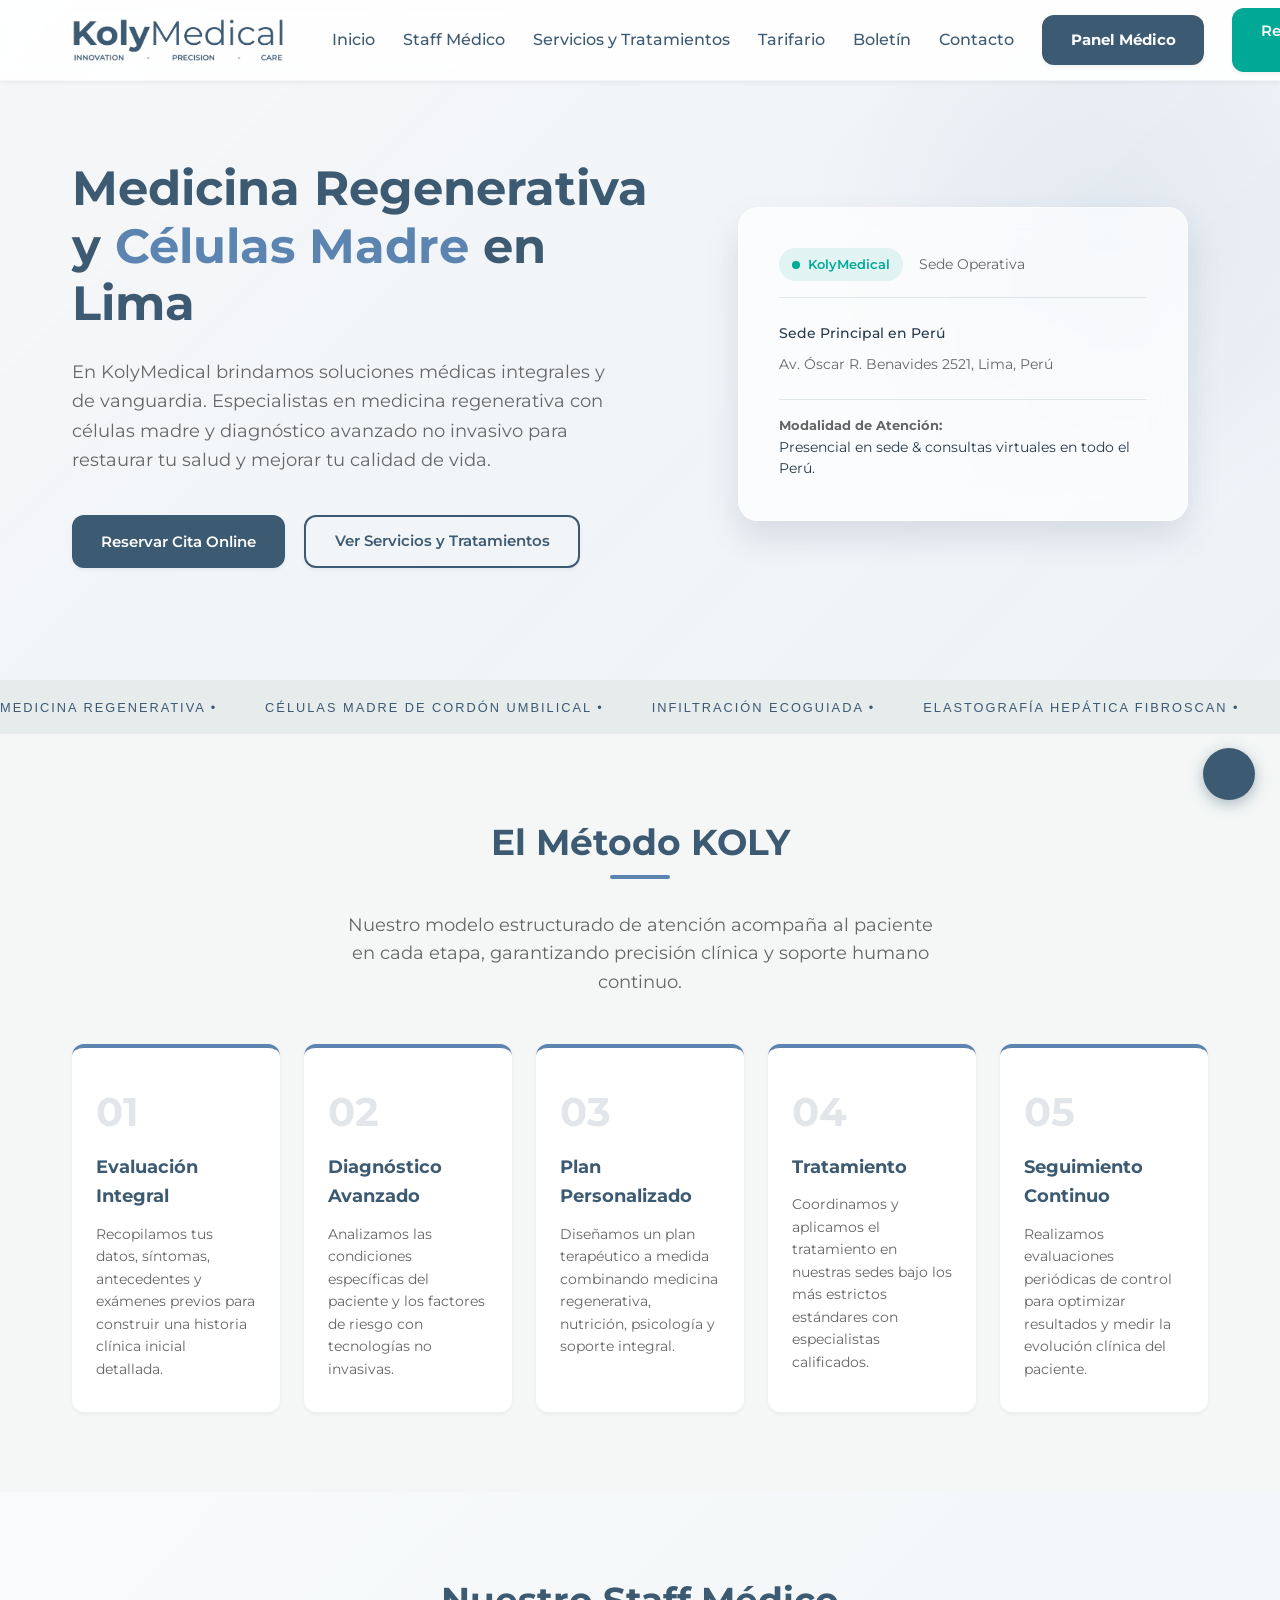
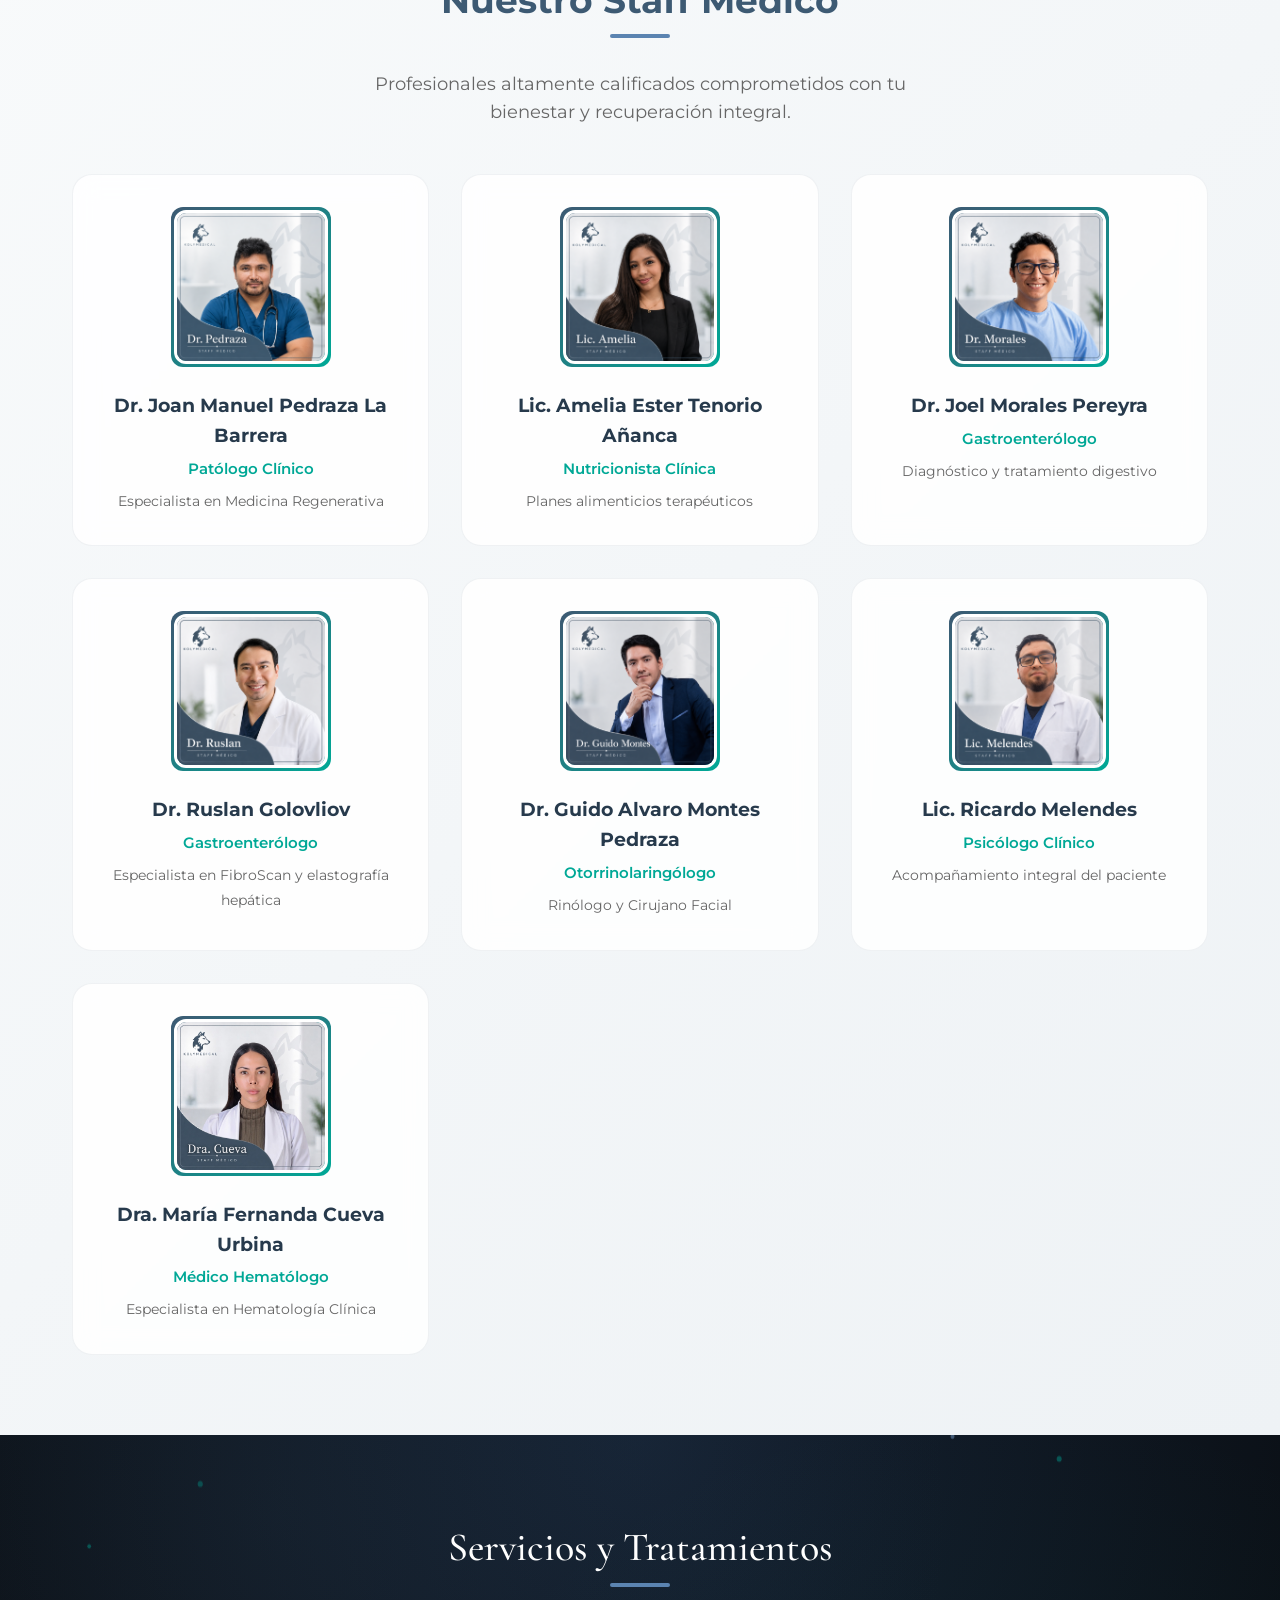
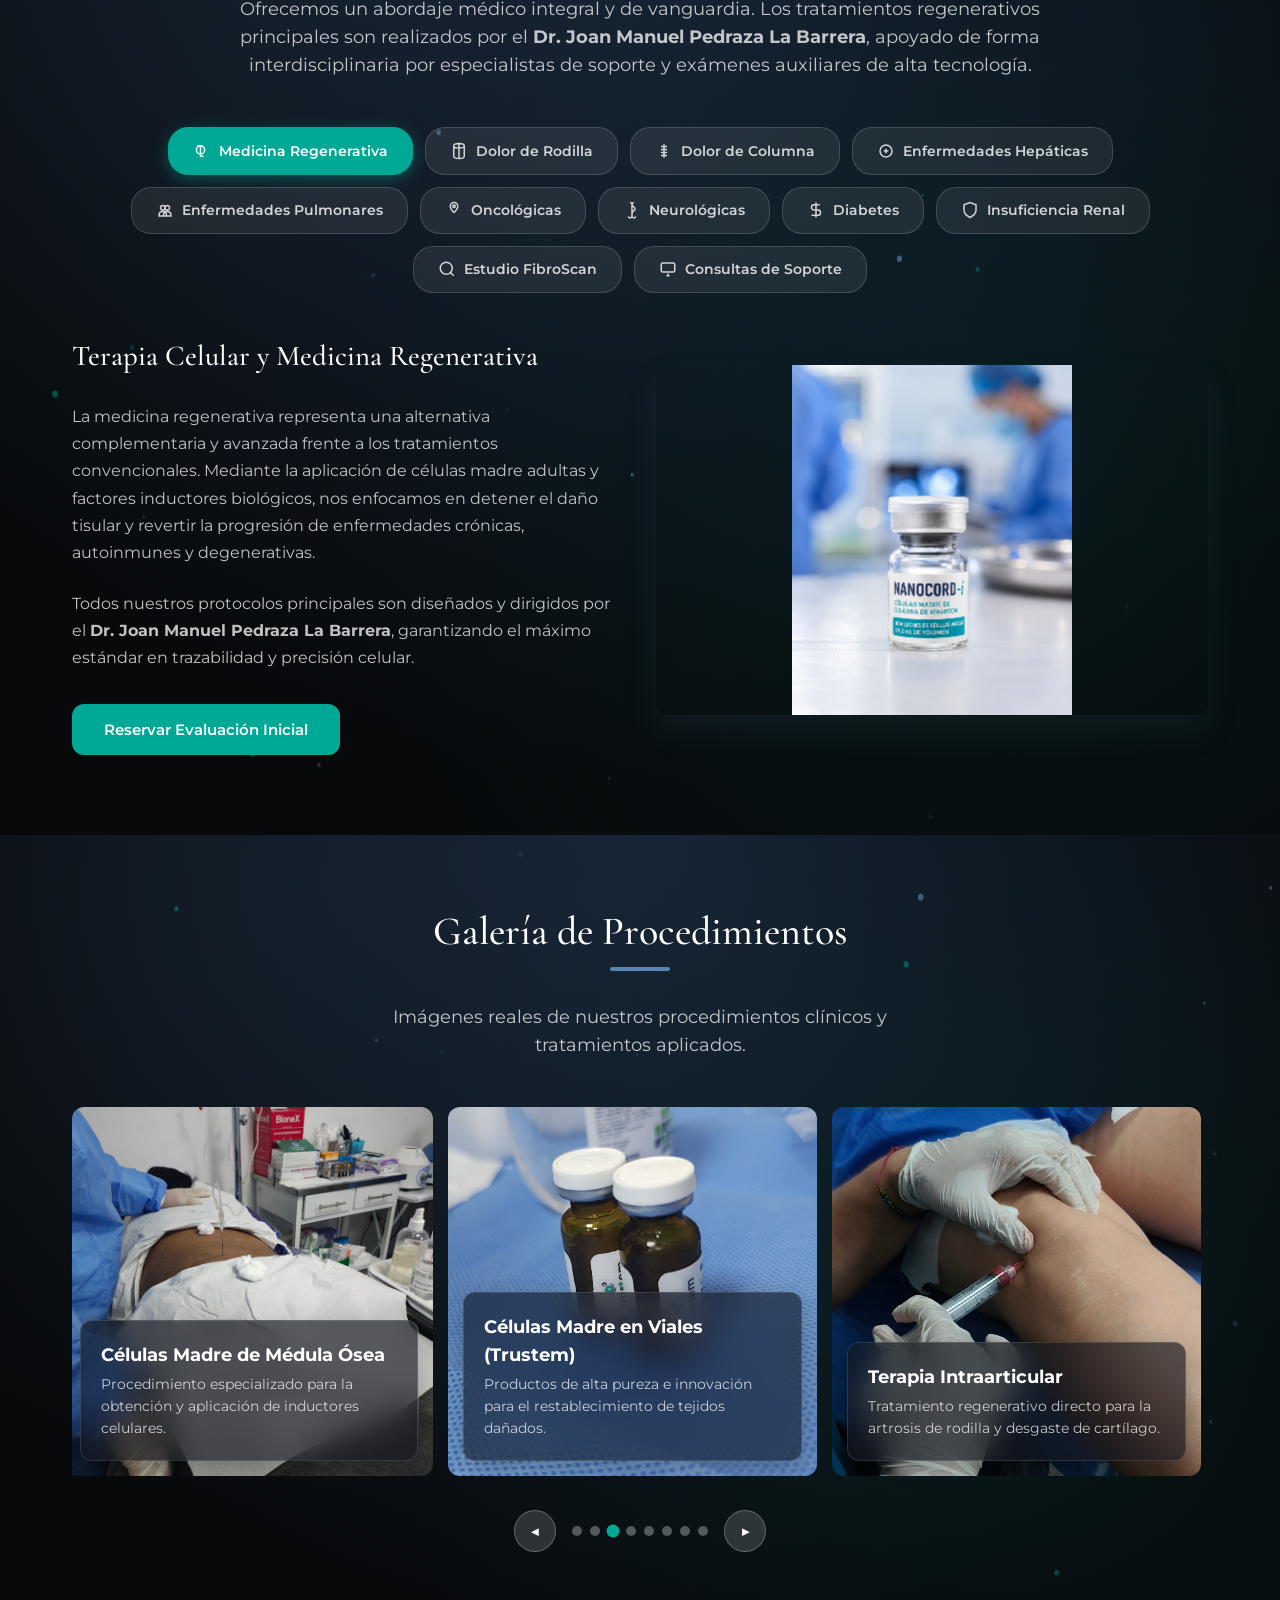
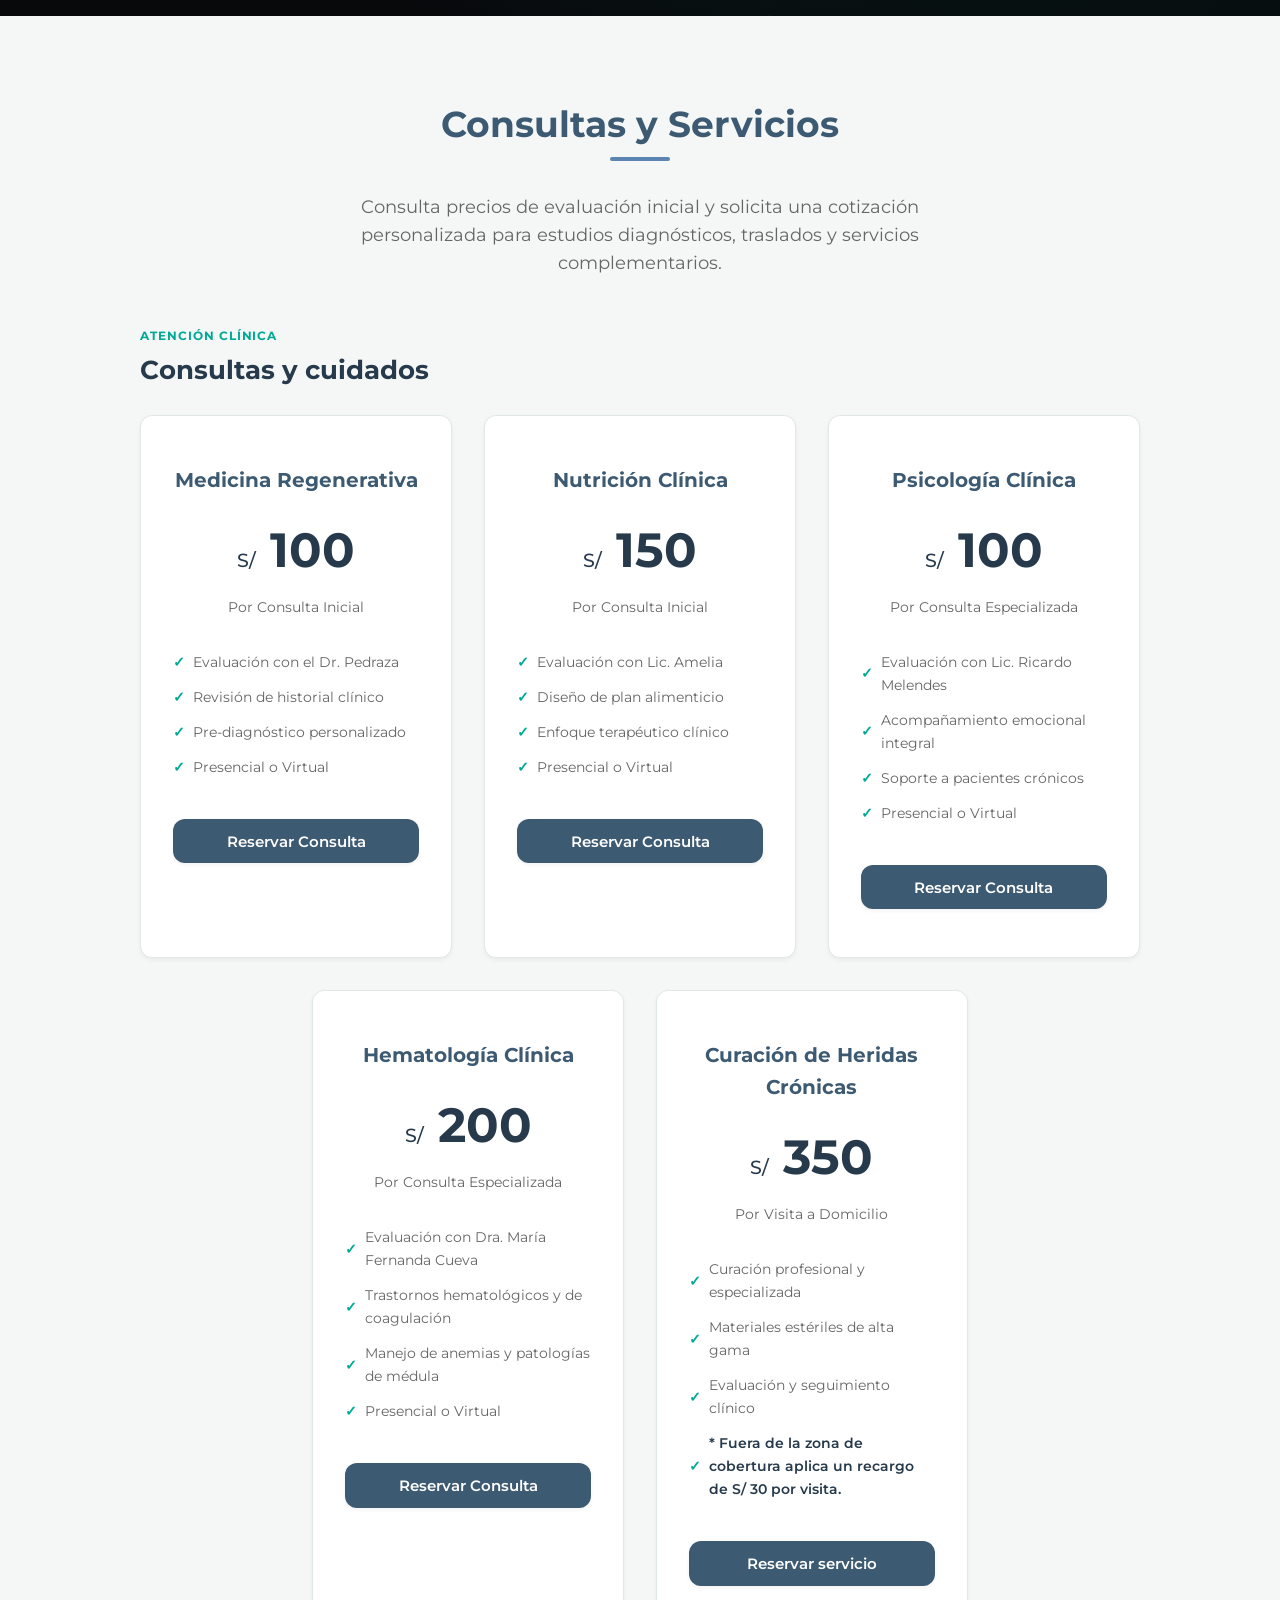
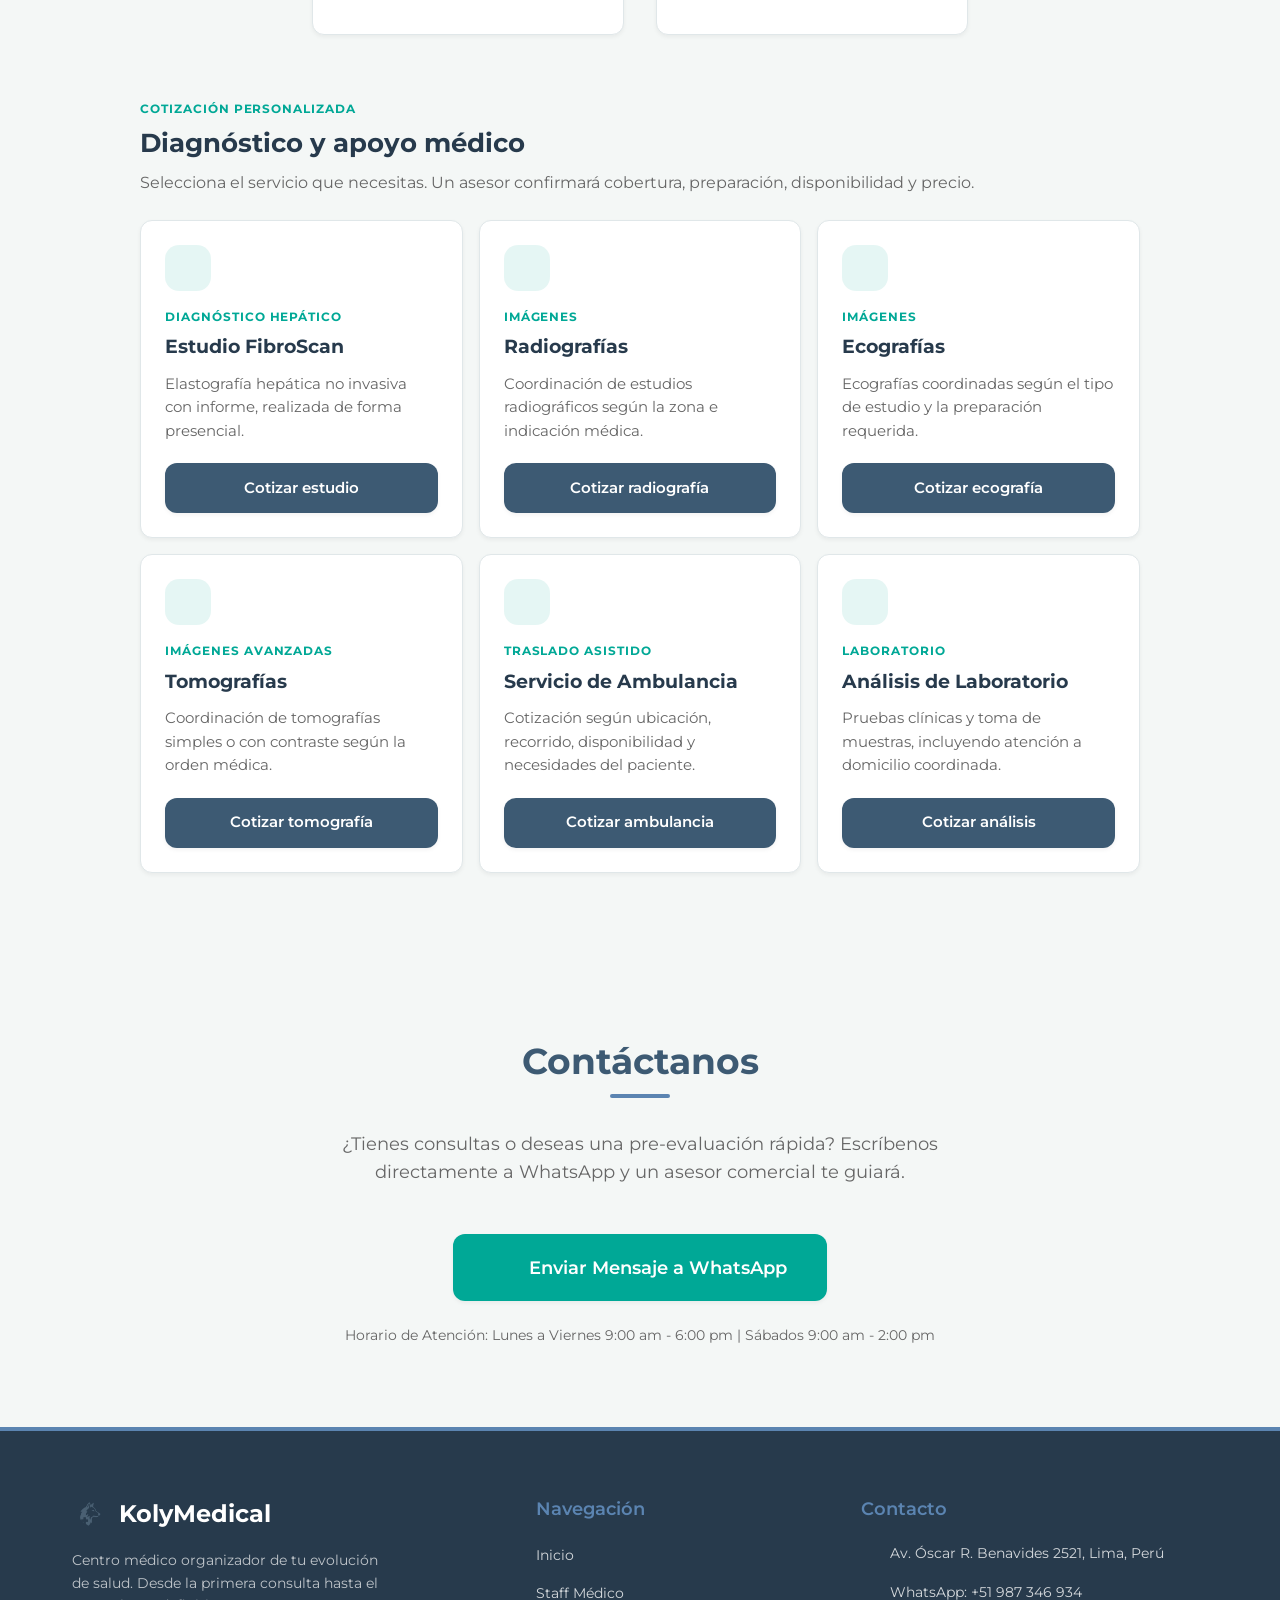
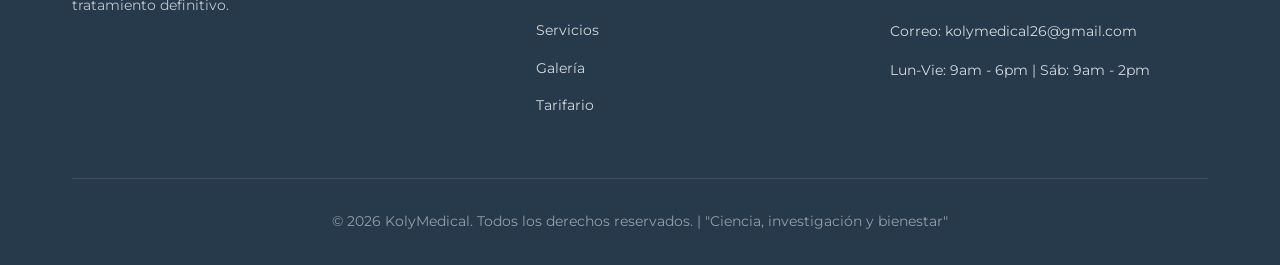
==== kolymedical-web/index.html @ 82968773 "Add audited prescription corrections" ====
<!DOCTYPE html>
<html lang="es">

<head>
  <meta charset="UTF-8">
  <meta name="viewport" content="width=device-width, initial-scale=1.0">
  <title>KolyMedical — Medicina Regenerativa, Células Madre y FibroScan en Lima</title>
  <meta name="description"
    content="Centro médico multidisciplinar de Medicina Regenerativa, consultas especializadas, FibroScan, ambulancia, radiografías, ecografías, tomografías y atención médica a domicilio en Lima, Perú.">
  <meta name="keywords"
    content="medicina regenerativa lima, celulas madre peru, dr joan pedraza lima, KolyMedical Peru, ambulancia lima, radiografias lima, ecografias lima, tomografias lima, fibroscan peru, curacion pie diabetico domicilio">
  <!-- Google Analytics GA4 (gtag.js) -->
  <script async src="https://www.googletagmanager.com/gtag/js?id=G-ZYKLQW97R1"></script>
  <script>
    window.dataLayer = window.dataLayer || [];
    function gtag(){dataLayer.push(arguments);}
    gtag('js', new Date());
    gtag('config', 'G-ZYKLQW97R1');
  </script>
  <meta name="google-site-verification" content="wGWs5L8xQ5y6Dh73YsiJRgJQyRNEKZNuGaMCzQFM17Y" />
  <meta name="facebook-domain-verification" content="13al4t9iy73mrc00we9giowxldsman" />
  <meta property="og:title" content="KolyMedical Perú — Medicina Regenerativa y Células Madre en Lima">
  <meta property="og:description"
    content="Centro médico líder en medicina regenerativa, terapia celular con células madre, FibroScan y atención a domicilio en Lima, Perú.">
  <meta property="og:type" content="website">
  <meta property="og:url" content="https://kolymedical.lat/">
  <meta property="og:image" content="https://kolymedical.lat/LOGO.png">
  <meta property="og:locale" content="es_PE">
  <meta name="geo.region" content="PE-LIM">
  <meta name="geo.placename" content="Lima">
  <meta name="robots" content="index, follow">
  <link rel="canonical" href="https://kolymedical.lat/">
  <link rel="icon" type="image/png" href="Logosinfondo.png">
  <link rel="stylesheet" href="styles.css?v=20260829q3">
  <script src="https://unpkg.com/lucide@1.34.0/dist/umd/lucide.js"
    integrity="sha384-frWQkjuw7X/yo4G2C2YnAAbkHHi7uBnMwf577mOjXDG0me9gl8Yrdyu1BhvS7WX5" crossorigin="anonymous"></script>

  <!-- Datos Estructurados JSON-LD para Google SEO (Schema.org) -->
  <script type="application/ld+json">
  {
    "@context": "https://schema.org",
    "@type": "MedicalClinic",
    "name": "KolyMedical",
    "image": "https://kolymedical.lat/LOGO.png",
    "@id": "https://kolymedical.lat/#clinic",
    "url": "https://kolymedical.lat/",
    "telephone": "+51987346934",
    "email": "kolymedical26@gmail.com",
    "address": {
      "@type": "PostalAddress",
      "streetAddress": "Av. Óscar R. Benavides 2521",
      "addressLocality": "Lima",
      "addressRegion": "Lima",
      "postalCode": "15082",
      "addressCountry": "PE"
    },
    "geo": {
      "@type": "GeoCoordinates",
      "latitude": -12.0543,
      "longitude": -77.0421
    },
    "openingHoursSpecification": [
      {
        "@type": "OpeningHoursSpecification",
        "dayOfWeek": [
          "Monday",
          "Tuesday",
          "Wednesday",
          "Thursday",
          "Friday"
        ],
        "opens": "09:00",
        "closes": "18:00"
      },
      {
        "@type": "OpeningHoursSpecification",
        "dayOfWeek": "Saturday",
        "opens": "09:00",
        "closes": "14:00"
      }
    ],
    "medicalSpecialty": [
      "Regenerative Medicine",
      "Gastroenterology",
      "Hematology",
      "Nutrition",
      "Psychology",
      "Otolaryngology"
    ],
    "availableService": [
      {
        "@type": "MedicalProcedure",
        "name": "Medicina Regenerativa y Terapia Celular",
        "description": "Tratamiento avanzado con células madre y ortobiológicos para artrosis, cirrosis hepática, nefropatías, enfermedades pulmonares y autoinmunes."
      },
      {
        "@type": "MedicalProcedure",
        "name": "Estudio FibroScan",
        "description": "Elastografía hepática no invasiva e indolora para diagnóstico de hígado graso y fibrosis."
      },
      {
        "@type": "MedicalTest",
        "name": "Radiografías",
        "description": "Estudios radiográficos coordinados según la indicación médica del paciente."
      },
      {
        "@type": "MedicalTest",
        "name": "Ecografías",
        "description": "Estudios ecográficos coordinados según el tipo de evaluación requerida."
      },
      {
        "@type": "MedicalTest",
        "name": "Tomografías",
        "description": "Estudios tomográficos coordinados de acuerdo con la indicación médica."
      },
      {
        "@type": "Service",
        "name": "Servicio de Ambulancia",
        "description": "Coordinación de traslado asistido sujeto a disponibilidad, ubicación y condición del paciente."
      },
      {
        "@type": "MedicalProcedure",
        "name": "Curación de Heridas Crónicas a Domicilio",
        "description": "Cuidados avanzados a domicilio para úlceras de pie diabético, escaras y úlceras varicosas."
      },
      {
        "@type": "MedicalProcedure",
        "name": "Consulta de Nutrición Clínica",
        "description": "Planes alimenticios terapéuticos adaptados a pacientes metabólicos y crónicos."
      },
      {
        "@type": "MedicalProcedure",
        "name": "Hematología Clínica",
        "description": "Evaluación y tratamiento integral de trastornos de la sangre, médula ósea y coagulación."
      },
      {
        "@type": "MedicalProcedure",
        "name": "Psicología Clínica",
        "description": "Acompañamiento emocional y mental para pacientes con enfermedades crónicas y degenerativas."
      }
    ],
    "employee": [
      {
        "@type": "Physician",
        "name": "Dr. Joan Manuel Pedraza La Barrera",
        "jobTitle": "Médico Patólogo Clínico — Especialista en Medicina Regenerativa",
        "medicalSpecialty": "Regenerative Medicine"
      },
      {
        "@type": "Physician",
        "name": "Dr. Ruslan Golovliov",
        "medicalSpecialty": "Gastroenterology"
      }
    ]
  }
  </script>
  <style>
    @import url('https://fonts.googleapis.com/css2?family=Cormorant+Garamond:ital,wght@0,300;0,400;0,600;0,700;1,400&display=swap');

    /* CONFIGURACIÓN HÍBRIDA DE SECCIONES OSCURAS */
    .protocols-section, .gallery-carousel-section {
      background-color: #07090b !important;
      background-image: radial-gradient(circle at 50% 0%, #152233 0%, #07090b 80%) !important;
      color: #ffffff !important;
      position: relative;
      overflow: hidden;
    }

    .protocols-section::before, .gallery-carousel-section::before {
      content: '';
      position: absolute;
      top: -20%;
      left: -20%;
      width: 140%;
      height: 140%;
      background: radial-gradient(circle at 30% 20%, rgba(61, 90, 115, 0.12) 0%, transparent 40%),
                  radial-gradient(circle at 70% 60%, rgba(0, 168, 150, 0.08) 0%, transparent 45%);
      z-index: 1;
      pointer-events: none;
      animation: auroraShift 45s ease infinite alternate;
    }

    @keyframes auroraShift {
      0% { transform: rotate(0deg) scale(1); }
      50% { transform: rotate(3deg) scale(1.05); }
      100% { transform: rotate(-3deg) scale(0.98); }
    }

    /* CONTENEDORES INTERNOS DE LAS SECCIONES OSCURAS */
    .protocols-section .container, .gallery-carousel-section .container {
      position: relative;
      z-index: 2;
    }

    .protocols-section .section-title, .gallery-carousel-section .section-title {
      font-family: 'Cormorant Garamond', serif !important;
      color: #ffffff !important;
      font-weight: 500 !important;
      font-size: 2.5rem !important;
    }

    .protocols-section .section-subtitle, .gallery-carousel-section .section-subtitle {
      color: rgba(255, 255, 255, 0.75) !important;
    }

    .protocols-section p, .gallery-carousel-section p,
    .protocols-section li, .gallery-carousel-section li {
      color: rgba(255, 255, 255, 0.75) !important;
    }

    .protocols-section h3 {
      font-family: 'Cormorant Garamond', serif !important;
      color: #ffffff !important;
      font-weight: 500 !important;
    }

    /* TARJETAS GLASSMORPHISM EN SECCIONES OSCURAS */
    .protocols-section .tab-btn, .protocols-section .treatment-card, .protocols-section .support-card {
      background: rgba(255, 255, 255, 0.02) !important;
      border: 1px solid rgba(255, 255, 255, 0.08) !important;
      box-shadow: 0 12px 40px rgba(0, 0, 0, 0.5), inset 0 1px 0 rgba(255, 255, 255, 0.02) !important;
      backdrop-filter: blur(12px) !important;
      -webkit-backdrop-filter: blur(12px) !important;
      color: #ffffff !important;
    }

    .protocols-section .tab-btn.active {
      background: rgba(0, 168, 150, 0.12) !important;
      color: #00a896 !important;
      border-color: rgba(0, 168, 150, 0.3) !important;
    }

    /* MARQUEE INFINITO (DIVIDER DE TRANSICIÓN) */
    .marquee-container {
      background: rgba(61, 90, 115, 0.08) !important;
      border-top: 1px solid rgba(255, 255, 255, 0.05) !important;
      border-bottom: 1px solid rgba(255, 255, 255, 0.05) !important;
      overflow: hidden;
      white-space: nowrap;
      padding: 0.8rem 0;
      position: relative;
      z-index: 10;
      margin-top: 0;
      margin-bottom: 0;
    }

    .marquee-track {
      display: inline-flex;
      animation: marquee 25s linear infinite;
    }

    .marquee-content {
      display: inline-flex;
      gap: 3rem;
      padding-right: 3rem;
    }

    .marquee-content span {
      font-family: 'Inter', sans-serif;
      font-size: 0.8rem;
      text-transform: uppercase;
      letter-spacing: 2px;
      font-weight: 500;
      color: #3d5a73 !important; /* Steel blue */
    }

    @keyframes marquee {
      0% { transform: translateX(0); }
      100% { transform: translateX(-50%); }
    }

    /* CENTRADO DE PRECIOS CON FLEXBOX (PSICOLOGÍA EN EL MEDIO) */
    .pricing-grid {
      display: flex !important;
      flex-wrap: wrap !important;
      justify-content: center !important;
      gap: 2rem !important;
      max-width: 1000px !important;
      margin: 0 auto !important;
    }

    .price-card {
      width: calc(33.333% - 1.34rem) !important;
      min-width: 280px !important;
    }

    @media (max-width: 992px) {
      .price-card {
        width: calc(50% - 1rem) !important;
      }
    }

    @media (max-width: 600px) {
      .price-card {
        width: 100% !important;
      }
    }
  </style>
</head>

<body id="public-web">

  <!-- 1. HEADER / NAVEGACIÓN -->
  <header class="header">
    <div class="container">
      <a href="#" class="logo-container" style="display: flex; align-items: center; padding: 0.2rem 0;">
        <img src="Koly_MEDICAL_banner_cropped.png" alt="KolyMedical" style="height: 45px; object-fit: contain; width: auto;">
      </a>

      <nav class="nav-links">
        <a href="#inicio" class="nav-link">Inicio</a>
        <a href="#staff" class="nav-link">Staff Médico</a>
        <a href="#servicios" class="nav-link">Servicios y Tratamientos</a>
        <a href="#tarifario" class="nav-link">Tarifario</a>
        <a href="boletin.html" class="nav-link">Boletín</a>
        <a href="#contacto" class="nav-link">Contacto</a>
        <a href="admin.html" class="btn btn-panel">Panel Médico</a>
        <button class="btn btn-accent open-booking-modal">Reservar Cita</button>
      </nav>

      <button class="menu-toggle" id="mobile-menu-toggle"><i data-lucide="menu" style="width: 24px; height: 24px;"></i></button>
    </div>
  </header>

  <!-- 2. HERO SECTION -->
  <section class="hero" id="inicio">
    <div class="container hero-grid">
      <div class="hero-content">
        <h1 class="animate-fade">Medicina Regenerativa y <span>Células Madre</span> en Lima</h1>
        <p>En KolyMedical brindamos soluciones médicas integrales y de vanguardia. Especialistas en medicina
          regenerativa con células madre y diagnóstico avanzado no invasivo para restaurar tu salud y mejorar tu calidad
          de vida.</p>
        <div class="hero-buttons">
          <button class="btn btn-primary open-booking-modal">Reservar Cita Online</button>
          <a href="#servicios" class="btn btn-secondary"
            style="text-decoration: none; display: inline-flex; align-items: center; justify-content: center;">Ver
            Servicios y Tratamientos</a>
        </div>
      </div>
      <div class="hero-visual">
        <div class="hero-card">
          <div class="hero-card-header">
            <div class="pulse-badge">
              <span class="pulse-dot"></span>
              KolyMedical
            </div>
            <span style="font-size: 0.85rem; color: var(--color-text-muted);">Sede Operativa</span>
          </div>
          <p style="font-size: 0.9rem; font-weight: 500; color: var(--color-primary-dark); margin-bottom: 0.5rem;">Sede
            Principal en Perú</p>
          <p style="font-size: 0.85rem; color: var(--color-text-muted); margin-bottom: 1.5rem;">Av. Óscar R. Benavides 2521,
            Lima, Perú</p>
          <div style="border-top: 1px solid var(--color-border); padding-top: 1rem;">
            <p style="font-size: 0.8rem; color: var(--color-text-muted);"><strong>Modalidad de Atención:</strong></p>
            <p style="font-size: 0.85rem; color: var(--color-primary-dark);">Presencial en sede & consultas virtuales en
              todo el Perú.</p>
          </div>
        </div>
      </div>
    </div>
  </section>

  <!-- INFINITE SCROLLING MARQUEE -->
  <div class="marquee-container">
    <div class="marquee-track">
      <div class="marquee-content">
        <span>Medicina Regenerativa •</span>
        <span>Células Madre de Cordón Umbilical •</span>
        <span>Infiltración Ecoguiada •</span>
        <span>Elastografía Hepática FibroScan •</span>
        <span>Ambulancia e Imágenes Diagnósticas •</span>
        <span>Seguimiento Clínico Continuo •</span>
        <span>Bienestar y Longevidad •</span>
      </div>
      <div class="marquee-content" aria-hidden="true">
        <span>Medicina Regenerativa •</span>
        <span>Células Madre de Cordón Umbilical •</span>
        <span>Infiltración Ecoguiada •</span>
        <span>Elastografía Hepática FibroScan •</span>
        <span>Ambulancia e Imágenes Diagnósticas •</span>
        <span>Seguimiento Clínico Continuo •</span>
        <span>Bienestar y Longevidad •</span>
      </div>
    </div>
  </div>

  <!-- 3. MÉTODO KOLY -->
  <section class="section koly-method" id="metodo">
    <div class="container">
      <div class="text-center">
        <h2 class="section-title">El Método KOLY</h2>
        <p class="section-subtitle">Nuestro modelo estructurado de atención acompaña al paciente en cada etapa,
          garantizando precisión clínica y soporte humano continuo.</p>
      </div>

      <div class="method-timeline">
        <div class="method-card">
          <span class="method-step">01</span>
          <h3>Evaluación Integral</h3>
          <p>Recopilamos tus datos, síntomas, antecedentes y exámenes previos para construir una historia clínica
            inicial detallada.</p>
        </div>
        <div class="method-card">
          <span class="method-step">02</span>
          <h3>Diagnóstico Avanzado</h3>
          <p>Analizamos las condiciones específicas del paciente y los factores de riesgo con tecnologías no invasivas.
          </p>
        </div>
        <div class="method-card">
          <span class="method-step">03</span>
          <h3>Plan Personalizado</h3>
          <p>Diseñamos un plan terapéutico a medida combinando medicina regenerativa, nutrición, psicología y soporte
            integral.</p>
        </div>
        <div class="method-card">
          <span class="method-step">04</span>
          <h3>Tratamiento</h3>
          <p>Coordinamos y aplicamos el tratamiento en nuestras sedes bajo los más estrictos estándares con
            especialistas calificados.</p>
        </div>
        <div class="method-card">
          <span class="method-step">05</span>
          <h3>Seguimiento Continuo</h3>
          <p>Realizamos evaluaciones periódicas de control para optimizar resultados y medir la evolución clínica del
            paciente.</p>
        </div>
      </div>
    </div>
  </section>

  <!-- 3.5 NUESTRO STAFF MÉDICO -->
  <section class="section staff-section" id="staff">
    <div class="container">
      <div class="text-center">
        <h2 class="section-title">Nuestro Staff Médico</h2>
        <p class="section-subtitle">Profesionales altamente calificados comprometidos con tu bienestar y recuperación
          integral.</p>
      </div>

      <div class="staff-grid">
        <div class="staff-card">
          <div class="staff-photo-wrapper">
            <img src="img/staff_pedraza.jpg" alt="Dr. Joan Manuel Pedraza La Barrera" class="staff-photo">
          </div>
          <h3>Dr. Joan Manuel Pedraza La Barrera</h3>
          <span class="staff-title">Patólogo Clínico</span>
          <span class="staff-specialty">Especialista en Medicina Regenerativa</span>
        </div>

        <div class="staff-card">
          <div class="staff-photo-wrapper">
            <img src="img/staff_amelia.jpg" alt="Lic. Amelia Ester Tenorio Añanca" class="staff-photo">
          </div>
          <h3>Lic. Amelia Ester Tenorio Añanca</h3>
          <span class="staff-title">Nutricionista Clínica</span>
          <span class="staff-specialty">Planes alimenticios terapéuticos</span>
        </div>

        <div class="staff-card">
          <div class="staff-photo-wrapper">
            <img src="img/morales.jpg" alt="Dr. Joel Morales Pereyra" class="staff-photo">
          </div>
          <h3>Dr. Joel Morales Pereyra</h3>
          <span class="staff-title">Gastroenterólogo</span>
          <span class="staff-specialty">Diagnóstico y tratamiento digestivo</span>
        </div>

        <div class="staff-card">
          <div class="staff-photo-wrapper">
            <img src="img/ruslan.jpg" alt="Dr. Ruslan Golovliov" class="staff-photo">
          </div>
          <h3>Dr. Ruslan Golovliov</h3>
          <span class="staff-title">Gastroenterólogo</span>
          <span class="staff-specialty">Especialista en FibroScan y elastografía hepática</span>
        </div>

        <div class="staff-card">
          <div class="staff-photo-wrapper">
            <img src="img/montes.jpg" alt="Dr. Guido Alvaro Montes Pedraza" class="staff-photo">
          </div>
          <h3>Dr. Guido Alvaro Montes Pedraza</h3>
          <span class="staff-title">Otorrinolaringólogo</span>
          <span class="staff-specialty">Rinólogo y Cirujano Facial</span>
        </div>

        <div class="staff-card">
          <div class="staff-photo-wrapper">
            <img src="img/staff_melendes.jpg" alt="Lic. Ricardo Melendes" class="staff-photo">
          </div>
          <h3>Lic. Ricardo Melendes</h3>
          <span class="staff-title">Psicólogo Clínico</span>
          <span class="staff-specialty">Acompañamiento integral del paciente</span>
        </div>

        <div class="staff-card">
          <div class="staff-photo-wrapper">
            <img src="img/staff_cueva.jpg" alt="Dra. María Fernanda Cueva Urbina" class="staff-photo">
          </div>
          <h3>Dra. María Fernanda Cueva Urbina</h3>
          <span class="staff-title">Médico Hematólogo</span>
          <span class="staff-specialty">Especialista en Hematología Clínica</span>
        </div>
      </div>
    </div>
  </section>

  <!-- 4. SERVICIOS Y TRATAMIENTOS UNIFICADOS -->
  <section class="section protocols-section" id="servicios">
    <div class="container">
      <div class="text-center">
        <h2 class="section-title" style="color: #ffffff;">Servicios y Tratamientos</h2>
        <p class="section-subtitle" style="color: rgba(255,255,255,0.75); max-width: 800px; margin: 0 auto 3rem auto;">
          Ofrecemos un abordaje médico integral y de vanguardia. Los tratamientos regenerativos principales son
          realizados por el <strong>Dr. Joan Manuel Pedraza La Barrera</strong>, apoyado de forma interdisciplinaria por
          especialistas de soporte y exámenes auxiliares de alta tecnología.
        </p>
      </div>

      <!-- Sistema de Pestañas (Tabs) Horizontales con Scroll en Móvil -->
      <div class="protocol-tabs">
        <button class="protocol-tab active" data-tab="general">
          <svg class="tab-icon" viewBox="0 0 24 24" fill="none" stroke="currentColor" stroke-width="2">
            <path
              d="M4.5 10.5C4.5 7.46243 6.96243 5 10 5C13.0376 5 15.5 7.46243 15.5 10.5M10 5V19M4.5 10.5C4.5 13.5376 6.96243 16 10 16C13.0376 16 15.5 13.5376 15.5 10.5M10 16V19M10 19H14M10 5H6" />
          </svg>
          Medicina Regenerativa
        </button>
        <button class="protocol-tab" data-tab="rodilla">
          <svg class="tab-icon" viewBox="0 0 24 24" fill="none" stroke="currentColor" stroke-width="2">
            <path
              d="M12 2v20M5 5v14c0 1.66 3.13 3 7 3s7-1.34 7-3V5M5 5c0 1.66 3.13 3 7 3s7-1.34 7-3M5 5c0-1.66 3.13-3 7-3s7 1.34 7 3" />
          </svg>
          Dolor de Rodilla
        </button>
        <button class="protocol-tab" data-tab="columna">
          <svg class="tab-icon" viewBox="0 0 24 24" fill="none" stroke="currentColor" stroke-width="2">
            <path d="M12 3v18M8 6h8M8 10h8M8 14h8M8 18h8" />
          </svg>
          Dolor de Columna
        </button>
        <button class="protocol-tab" data-tab="hepaticas">
          <svg class="tab-icon" viewBox="0 0 24 24" fill="none" stroke="currentColor" stroke-width="2">
            <path d="M12 4c-4.418 0-8 3.582-8 8s3.582 8 8 8 8-3.582 8-8-3.582-8-8-8zm-3 8h6M12 9v6" />
          </svg>
          Enfermedades Hepáticas
        </button>
        <button class="protocol-tab" data-tab="pulmonares">
          <svg class="tab-icon" viewBox="0 0 24 24" fill="none" stroke="currentColor" stroke-width="2">
            <path
              d="M9 12a3 3 0 1 0 0-6 3 3 0 0 0 0 6zm6 0a3 3 0 1 0 0-6 3 3 0 0 0 0 6zm-6 2c-3 0-5 2-5 5v1h10v-1c0-3-2-5-5-5zm6 0c-3 0-5 2-5 5v1h10v-1c0-3-2-5-5-5z" />
          </svg>
          Enfermedades Pulmonares
        </button>
        <button class="protocol-tab" data-tab="oncologicas">
          <svg class="tab-icon" viewBox="0 0 24 24" fill="none" stroke="currentColor" stroke-width="2">
            <path
              d="M12 2c-2.76 0-5 2.24-5 5 0 3.18 3.2 6.64 4.54 8.04.26.27.66.27.92 0C13.8 13.64 17 10.18 17 7c0-2.76-2.24-5-5-5zm0 6.75a1.75 1.75 0 1 1 0-3.5 1.75 1.75 0 0 1 0 3.5z" />
          </svg>
          Oncológicas
        </button>
        <button class="protocol-tab" data-tab="neurologicas">
          <svg class="tab-icon" viewBox="0 0 24 24" fill="none" stroke="currentColor" stroke-width="2">
            <path
              d="M9.5 2A2.5 2.5 0 0 1 12 4.5v15a2.5 2.5 0 0 1-4.9 1M14.5 2A2.5 2.5 0 0 0 12 4.5v15a2.5 2.5 0 0 0 4.9 1M12 4.5c0 3 4 3 4 6s-4 3-4 6" />
          </svg>
          Neurológicas
        </button>
        <button class="protocol-tab" data-tab="diabetes">
          <svg class="tab-icon" viewBox="0 0 24 24" fill="none" stroke="currentColor" stroke-width="2">
            <path d="M12 2v20M17 5H9.5a3.5 3.5 0 0 0 0 7h5a3.5 3.5 0 0 1 0 7H6" />
          </svg>
          Diabetes
        </button>
        <button class="protocol-tab" data-tab="renal">
          <svg class="tab-icon" viewBox="0 0 24 24" fill="none" stroke="currentColor" stroke-width="2">
            <path d="M12 22s8-4 8-10V5l-8-3-8 3v7c0 6 8 10 8 10z" />
          </svg>
          Insuficiencia Renal
        </button>
        <button class="protocol-tab" data-tab="fibroscan">
          <svg class="tab-icon" viewBox="0 0 24 24" fill="none" stroke="currentColor" stroke-width="2">
            <circle cx="11" cy="11" r="8" />
            <line x1="21" y1="21" x2="16.65" y2="16.65" />
          </svg>
          Estudio FibroScan
        </button>
        <button class="protocol-tab" data-tab="soporte">
          <svg class="tab-icon" viewBox="0 0 24 24" fill="none" stroke="currentColor" stroke-width="2">
            <rect x="3" y="4" width="18" height="12" rx="2" />
            <path d="M12 18v3M10 21h4" />
          </svg>
          Consultas de Soporte
        </button>
      </div>

      <!-- Contenidos de las Pestañas -->

      <!-- 1. Medicina Regenerativa General -->
      <div class="protocol-content active" id="tab-general">
        <div class="protocol-tab-grid">
          <div>
            <h3 style="font-size: 1.8rem; color: #fff; margin-bottom: 1.5rem; font-weight: 700;">Terapia Celular y
              Medicina Regenerativa</h3>
            <p style="color: rgba(255,255,255,0.85); line-height: 1.7; margin-bottom: 1.5rem;">
              La medicina regenerativa representa una alternativa complementaria y avanzada frente a los tratamientos
              convencionales. Mediante la aplicación de células madre adultas y factores inductores biológicos, nos
              enfocamos en detener el daño tisular y revertir la progresión de enfermedades crónicas, autoinmunes y
              degenerativas.
            </p>
            <p style="color: rgba(255,255,255,0.85); line-height: 1.7; margin-bottom: 2rem;">
              Todos nuestros protocolos principales son diseñados y dirigidos por el <strong>Dr. Joan Manuel Pedraza La
                Barrera</strong>, garantizando el máximo estándar en trazabilidad y precisión celular.
            </p>
            <button class="btn btn-accent open-booking-modal" style="padding: 1rem 2rem;">Reservar Evaluación
              Inicial</button>
          </div>
          <div>
            <img src="img/tratamiento_celulas_madre.jpg" alt="Terapia Regenerativa"
              style="width: 100%; border-radius: var(--border-radius-md); box-shadow: var(--shadow-lg); object-fit: contain; max-height: 350px;">
          </div>
        </div>
      </div>

      <!-- 2. Dolor de Rodilla -->
      <div class="protocol-content" id="tab-rodilla">
        <div class="protocol-grid">
          <div class="protocol-card">
            <h4>Patologías Tratadas</h4>
            <ul class="protocol-list">
              <li>Artrosis de rodilla (desgaste de cartílago)</li>
              <li>Condromalacia rotuliana o patelar</li>
              <li>Rotura y lesiones de meniscos</li>
              <li>Esguinces articulares y ligamentosos</li>
              <li>Tendinosis patelar o cuadricipital</li>
              <li>Entesitis y Quiste de Baker</li>
            </ul>
          </div>
          <div class="protocol-card">
            <h4>Terapias Regenerativas</h4>
            <ul class="protocol-list terapias">
              <li>Células Madre adultas</li>
              <li>Plasma Rico en Plaquetas (PRP) autólogo</li>
              <li>Factores de crecimiento ortobiológicos</li>
              <li>Ozonoterapia articular dirigida</li>
              <li>Ácido Hialurónico intraarticular</li>
              <li>Bloqueos y proloterapia localizada</li>
            </ul>
          </div>
          <div class="protocol-card benefits-card">
            <h4>Beneficios Clínicos</h4>
            <div class="benefits-grid">
              <div class="benefit-item">
                <strong>Alivio del Dolor</strong>
                <p>Disminuye el dolor crónico permitiendo recuperar la movilidad diaria.</p>
              </div>
              <div class="benefit-item">
                <strong>Reparación Articular</strong>
                <p>Estimula la regeneración natural del cartílago, tendones y ligamentos.</p>
              </div>
              <div class="benefit-item">
                <strong>Alternativa No Quirúrgica</strong>
                <p>Evita o posterga cirugías invasivas de reemplazo articular (prótesis).</p>
              </div>
            </div>
          </div>
        </div>
      </div>

      <!-- 3. Dolor de Columna -->
      <div class="protocol-content" id="tab-columna">
        <div class="protocol-grid">
          <div class="protocol-card">
            <h4>Patologías Tratadas</h4>
            <ul class="protocol-list">
              <li>Hernia Discal (cervical, dorsal, lumbar)</li>
              <li>Síndrome Facetario y Espondiloartrosis</li>
              <li>Sacroileitis e inflamación sacroilíaca</li>
              <li>Síndrome Piramidal (pseudociática)</li>
              <li>Cervicalgias, Dorsalgias y Lumbalgias crónicas</li>
              <li>Espondilolistesis y Estenosis Foraminal</li>
              <li>Hipertrofia de ligamento amarillo y síndrome miofascial</li>
            </ul>
          </div>
          <div class="protocol-card">
            <h4>Terapias Regenerativas</h4>
            <ul class="protocol-list terapias">
              <li>Células Madre y inductores celulares</li>
              <li>Factores de crecimiento plaquetarios (PRP)</li>
              <li>Ozonoterapia discal e intramuscular</li>
              <li>Neurolisis periférica y terapia PIT (Terapia Infiltrativa Perineural)</li>
              <li>Proloterapia regenerativa lumbar</li>
            </ul>
          </div>
          <div class="protocol-card benefits-card">
            <h4>Beneficios Clínicos</h4>
            <div class="benefits-grid">
              <div class="benefit-item">
                <strong>Efecto Antiinflamatorio</strong>
                <p>Modula la cascada inflamatoria rodeando los nervios comprometidos.</p>
              </div>
              <div class="benefit-item">
                <strong>Estabilización Espinal</strong>
                <p>Fortalece el soporte ligamentoso y muscular de los segmentos espinales.</p>
              </div>
              <div class="benefit-item">
                <strong>Liberación Nerviosa</strong>
                <p>Reduce la compresión y el adormecimiento irradiado a miembros inferiores.</p>
              </div>
            </div>
          </div>
        </div>
      </div>

      <!-- 4. Enfermedades Hepáticas -->
      <div class="protocol-content" id="tab-hepaticas">
        <div class="protocol-grid">
          <div class="protocol-card">
            <h4>Patologías Tratadas</h4>
            <ul class="protocol-list">
              <li>Hígado Graso (esteatosis hepática severa)</li>
              <li>Cirrosis Hepática (estadios Child A, B y C)</li>
              <li>Hepatitis Autoinmune</li>
              <li>Cirrosis Biliar Primaria</li>
              <li>Enfermedad de Wilson</li>
            </ul>
          </div>
          <div class="protocol-card">
            <h4>Terapias Intraparenquimales y Sistémicas</h4>
            <ul class="protocol-list terapias">
              <li>Células Madre Mesenquimales (MSC)</li>
              <li>BMAC / Ficoll-Paque de Médula Ósea</li>
              <li>FVE de Tejido Adiposo autólogo</li>
              <li>Gelatina de Wharton de Cordón Umbilical</li>
              <li>Infiltración directa intraparenquimal guiada</li>
            </ul>
            <p class="protocol-note">* Seguimiento clínico especializado por Gastroenterología</p>
          </div>
          <div class="protocol-card benefits-card">
            <h4>Beneficios Clínicos Basados en Evidencia</h4>
            <div class="benefits-grid">
              <div class="benefit-item">
                <strong>Regeneración Tisular</strong>
                <p>Las MSC promueven la regeneración de hepatocitos y mejoran la arquitectura hepática.</p>
              </div>
              <div class="benefit-item">
                <strong>Reducción de Fibrosis</strong>
                <p>Disminuye la activación de células estrelladas, limitando el depósito de colágeno fibrótico.</p>
              </div>
              <div class="benefit-item">
                <strong>Soporte Sintético</strong>
                <p>Mejora parámetros bioquímicos cruciales: transaminasas, bilirrubina y síntesis de albúmina.</p>
              </div>
            </div>
          </div>
        </div>
      </div>

      <!-- 5. Enfermedades Pulmonares -->
      <div class="protocol-content" id="tab-pulmonares">
        <div class="protocol-grid">
          <div class="protocol-card">
            <h4>Patologías Tratadas</h4>
            <ul class="protocol-list">
              <li>Fibrosis Pulmonar avanzada</li>
              <li>EPOC (Enfermedad Pulmonar Obstructiva Crónica)</li>
              <li>Secuelas respiratorias graves de COVID-19</li>
              <li>Secuelas de Tuberculosis (TBC)</li>
              <li>Hiperreactividad bronquial severa</li>
            </ul>
          </div>
          <div class="protocol-card">
            <h4>Terapias Regenerativas Inhaladas y Sistémicas</h4>
            <ul class="protocol-list terapias">
              <li>Nebulización biológica de inductores celulares</li>
              <li>Factores liberadores endovenosos</li>
              <li>Terapia con células madre adultas sistémica</li>
              <li>Soporte de inmunomodulación</li>
            </ul>
          </div>
          <div class="protocol-card benefits-card">
            <h4>Beneficios Clínicos</h4>
            <div class="benefits-grid">
              <div class="benefit-item">
                <strong>Mejora de la Capacidad Vital</strong>
                <p>Optimiza la oxigenación general y reduce la disnea (falta de aire) de esfuerzo.</p>
              </div>
              <div class="benefit-item">
                <strong>Efecto Antifibrótico</strong>
                <p>Ayuda a frenar la progresión del endurecimiento de las paredes alveolares pulmonares.</p>
              </div>
              <div class="benefit-item">
                <strong>Desinflamación Bronquial</strong>
                <p>Reduce la hiperreactividad y la inflamación obstructiva del árbol respiratorio.</p>
              </div>
            </div>
          </div>
        </div>
      </div>

      <!-- 6. Oncológicas -->
      <div class="protocol-content" id="tab-oncologicas">
        <div class="protocol-tab-grid">
          <div>
            <h3 style="font-size: 1.6rem; color: #fff; margin-bottom: 1.5rem; font-weight: 700;">Inmunoterapia Celular
              de Autovacunas</h3>
            <p style="color: rgba(255,255,255,0.85); line-height: 1.7; margin-bottom: 1.5rem;">
              Ofrecemos un tratamiento celular personalizado mediante la preparación y aplicación de <strong>autovacunas
                oncológicas</strong>. Este protocolo complementa los tratamientos convencionales y tiene como fin
              reactivar el propio sistema inmunitario del paciente para reconocer y combatir células tumorales
              específicas.
            </p>
            <p style="color: rgba(255,255,255,0.85); line-height: 1.7; margin-bottom: 1.5rem;">
              <strong>Patologías de Apoyo:</strong> Cáncer de mama, cáncer de hígado, tumores sólidos y soporte
              inmunológico avanzado post-quimioterapia.
            </p>
            <button class="btn btn-accent open-booking-modal">Solicitar Pre-Evaluación</button>
          </div>
          <div>
            <img src="img/autovacunas_oncologia.jpg" alt="Autovacunas Oncológicas"
              style="width: 100%; border-radius: var(--border-radius-md); box-shadow: var(--shadow-lg); object-fit: contain; max-height: 300px;">
          </div>
        </div>
      </div>

      <!-- 7. Neurológicas -->
      <div class="protocol-content" id="tab-neurologicas">
        <div class="protocol-tab-grid">
          <div>
            <h3 style="font-size: 1.6rem; color: #fff; margin-bottom: 1.5rem; font-weight: 700;">Soporte Neurológico
              Regenerativo</h3>
            <p style="color: rgba(255,255,255,0.85); line-height: 1.7; margin-bottom: 1.5rem;">
              Protocolos enfocados en la neuroprotección y en mitigar la tasa de neurodegeneración celular. Mediante
              factores liberadores y secretoma de células madre adultas, se busca brindar un soporte biológico al tejido
              nervioso central y periférico.
            </p>
            <p style="color: rgba(255,255,255,0.85); line-height: 1.7; margin-bottom: 1.5rem;">
              <strong>Patologías Abordadas:</strong>
            </p>
            <ul style="color: rgba(255,255,255,0.85); margin-left: 1.5rem; margin-bottom: 1.5rem; line-height: 1.6;">
              <li>Esclerosis Lateral Amiotrófica (ELA)</li>
              <li>Enfermedad de Parkinson (soporte de síntomas y rigidez)</li>
              <li>Secuelas de accidentes cerebrovasculares</li>
            </ul>
          </div>
          <div>
            <img src="img/neurologicas.jpg" alt="Enfermedades Neurológicas"
              style="width: 100%; border-radius: var(--border-radius-md); box-shadow: var(--shadow-lg); object-fit: contain; max-height: 300px;">
          </div>
        </div>
      </div>

      <!-- 7.5. Diabetes -->
      <div class="protocol-content" id="tab-diabetes">
        <div class="protocol-tab-grid">
          <div>
            <h3 style="font-size: 1.6rem; color: #fff; margin-bottom: 1.5rem; font-weight: 700;">Soporte Metabólico en Diabetes Mellitus</h3>
            <p style="color: rgba(255,255,255,0.85); line-height: 1.7; margin-bottom: 1.5rem;">
              Protocolos de medicina regenerativa y soporte celular enfocados en coadyuvar a la restauración pancreática, mejorar la sensibilidad a la insulina y mitigar las complicaciones crónicas de la diabetes mellitus tipo 2 y tipo 1.
            </p>
            <p style="color: rgba(255,255,255,0.85); line-height: 1.7; margin-bottom: 1.5rem;">
              <strong>Áreas de Soporte Clínico:</strong>
            </p>
            <ul style="color: rgba(255,255,255,0.85); margin-left: 1.5rem; margin-bottom: 1.5rem; line-height: 1.6;">
              <li>Disminución de la resistencia periférica a la insulina.</li>
              <li>Protección y soporte vascular periférico (prevención de pie diabético).</li>
              <li>Manejo coadyuvante de neuropatía diabética dolorosa.</li>
            </ul>
            <button class="btn btn-accent open-booking-modal">Solicitar Evaluación</button>
          </div>
          <div>
            <img src="img/diabetes_tratamiento.jpg" alt="Tratamiento de Diabetes"
              style="width: 100%; border-radius: var(--border-radius-md); box-shadow: var(--shadow-lg); object-fit: contain; max-height: 300px;">
          </div>
        </div>
      </div>

      <!-- 7.6. Insuficiencia Renal -->
      <div class="protocol-content" id="tab-renal">
        <div class="protocol-tab-grid">
          <div>
            <h3 style="font-size: 1.6rem; color: #fff; margin-bottom: 1.5rem; font-weight: 700;">Terapia Celular y Soporte en Insuficiencia Renal</h3>
            <p style="color: rgba(255,255,255,0.85); line-height: 1.7; margin-bottom: 1.5rem;">
              Enfoques dirigidos a ralentizar el deterioro de la función renal, modular los procesos inflamatorios glomerulares e intersticiales, y propiciar un ambiente biológico favorable para la preservación de nefronas residuales.
            </p>
            <p style="color: rgba(255,255,255,0.85); line-height: 1.7; margin-bottom: 1.5rem;">
              <strong>Objetivos del Protocolo:</strong>
            </p>
            <ul style="color: rgba(255,255,255,0.85); margin-left: 1.5rem; margin-bottom: 1.5rem; line-height: 1.6;">
              <li>Reducir el estrés oxidativo y la fibrosis renal progresiva.</li>
              <li>Preservar la tasa de filtrado glomerular residual de manera complementaria.</li>
              <li>Mejorar el estado general, la anemia y el bienestar del paciente.</li>
            </ul>
            <button class="btn btn-accent open-booking-modal">Solicitar Evaluación</button>
          </div>
          <div>
            <img src="img/insuficiencia_renal_tratamiento.jpg" alt="Tratamiento de Insuficiencia Renal"
              style="width: 100%; border-radius: var(--border-radius-md); box-shadow: var(--shadow-lg); object-fit: contain; max-height: 300px;">
          </div>
        </div>
      </div>

      <!-- 8. Estudio FibroScan -->
      <div class="protocol-content" id="tab-fibroscan">
        <div class="protocol-tab-grid fibroscan-grid">
          <div>
            <h3 style="font-size: 1.6rem; color: #fff; margin-bottom: 1.25rem; font-weight: 700;">Estudio Diagnóstico
              Auxiliar FibroScan</h3>
            <p style="color: rgba(255,255,255,0.85); line-height: 1.7; margin-bottom: 1.25rem;">
              El **FibroScan** (elastografía hepática) representa un examen auxiliar diagnóstico crucial y no invasivo.
              Permite medir y estadificar de forma inmediata la rigidez del hígado, hígado graso (esteatosis) y cirrosis
              hepática sin necesidad de biopsias dolorosas ni agujas.
            </p>
            <p style="color: rgba(255,255,255,0.85); line-height: 1.7; margin-bottom: 1.5rem;">
              Es una herramienta esencial indicada por el médico especialista para el diagnóstico precoz y monitoreo
              continuo de cirrosis hepática o fibrosis del tejido pulmonar.
            </p>
            <p style="color: var(--color-accent-light); font-weight: 600; margin-bottom: 1.5rem;">* Realizado de forma
              presencial por el especialista Dr. Ruslan Golovliov.</p>
            <button class="btn btn-accent open-booking-modal">Reservar Examen FibroScan</button>
          </div>
          <div>
            <img src="img/fibroscan_estudio.jpg" alt="Examen Fibroscan"
              style="width: 100%; border-radius: var(--border-radius-md); box-shadow: var(--shadow-lg); object-fit: contain; max-height: 280px; margin-bottom: 1rem;">
          </div>
        </div>
      </div>

      <!-- 9. Especialidades de Soporte -->
      <div class="protocol-content" id="tab-soporte">
        <h3 style="font-size: 1.6rem; color: #fff; margin-bottom: 2rem; font-weight: 700; text-align: center;">Consultas
          de Soporte y Acompañamiento Clínico</h3>
        <p
          style="color: rgba(255,255,255,0.85); text-align: center; max-width: 700px; margin: 0 auto 2.5rem auto; font-size: 0.95rem; line-height: 1.6;">
          Especialidades transversales encargadas de realizar las consultas de control, seguimiento y coadyuvancia en la
          nutrición, digestión y bienestar psicológico de nuestros pacientes en tratamiento regenerativo.
        </p>

        <div class="support-specialties-grid">
          <!-- Nutrición -->
          <div class="support-specialty-card">
            <div class="support-card-image-wrapper">
              <img src="img/nutricion_antienvejecimiento.jpg" alt="Nutrición Clínica">
            </div>
            <h5>Nutrición Clínica</h5>
            <p>Planes alimenticios terapéuticos adaptados a pacientes metabólicos y crónicos.</p>
            <span class="support-doc-badge">Control: Lic. Amelia</span>
          </div>

          <!-- Gastro -->
          <div class="support-specialty-card">
            <div class="support-card-image-wrapper">
              <img src="img/gastroenterologia.jpg" alt="Gastroenterología">
            </div>
            <h5>Gastroenterología</h5>
            <p>Diagnóstico, control y tratamiento de patologías digestivas y gastritis crónica.</p>
            <span class="support-doc-badge">Control: Dr. Joel Morales</span>
          </div>

          <!-- ORL -->
          <div class="support-specialty-card">
            <div class="support-card-image-wrapper">
              <img src="img/otorrino_consulta.jpg" alt="Otorrinolaringología">
            </div>
            <h5>Otorrinolaringología</h5>
            <p>Evaluación y tratamiento de afecciones del oído, nariz y garganta.</p>
            <span class="support-doc-badge">Control: Dr. Guido Montes</span>
          </div>

          <!-- Psicología -->
          <div class="support-specialty-card">
            <div class="support-card-image-wrapper">
              <img src="img/psicología.jpg" alt="Psicología Clínica">
            </div>
            <h5>Psicología Clínica</h5>
            <p>Acompañamiento emocional y mental indispensable para afrontar enfermedades crónicas y degenerativas.</p>
            <span class="support-doc-badge">Control: Lic. Ricardo Melendes</span>
          </div>

          <!-- Hematología -->
          <div class="support-specialty-card">
            <div class="support-card-image-wrapper">
              <img src="img/staff_cueva.jpg" alt="Hematología Clínica">
            </div>
            <h5>Hematología Clínica</h5>
            <p>Evaluación y tratamiento integral de trastornos de la sangre, médula ósea y coagulación.</p>
            <span class="support-doc-badge">Control: Dra. María Fernanda Cueva</span>
          </div>
        </div>
      </div>

    </div>
  </section>

  <!-- 4.5 GALERÍA DE PROCEDIMIENTOS (CARRUSEL) -->
  <section class="gallery-carousel-section" id="galeria">
    <div class="container">
      <div class="text-center">
        <h2 class="section-title">Galería de Procedimientos</h2>
        <p class="section-subtitle">Imágenes reales de nuestros procedimientos clínicos y tratamientos aplicados.</p>
      </div>

      <div class="carousel-wrapper">
        <div class="carousel-track" id="gallery-carousel-track">
          <div class="carousel-slide">
            <img src="img/img1.jpg" alt="Infiltración ecoguiada articular">
            <div class="carousel-caption">
              <h4>Infiltración Ecoguiada</h4>
              <p>Infiltración articular precisa en hombro y cuello con apoyo ecográfico en tiempo real.</p>
            </div>
          </div>
          <div class="carousel-slide">
            <img src="img/img2.jpg" alt="Células madre de médula ósea">
            <div class="carousel-caption">
              <h4>Células Madre de Médula Ósea</h4>
              <p>Procedimiento especializado para la obtención y aplicación de inductores celulares.</p>
            </div>
          </div>
          <div class="carousel-slide">
            <img src="img/img3.jpg" alt="Células madre en viales">
            <div class="carousel-caption">
              <h4>Células Madre en Viales (Trustem)</h4>
              <p>Productos de alta pureza e innovación para el restablecimiento de tejidos dañados.</p>
            </div>
          </div>
          <div class="carousel-slide">
            <img src="img/img4.jpg" alt="Infiltración directa de rodilla">
            <div class="carousel-caption">
              <h4>Terapia Intraarticular</h4>
              <p>Tratamiento regenerativo directo para la artrosis de rodilla y desgaste de cartílago.</p>
            </div>
          </div>
          <div class="carousel-slide">
            <img src="img/img5.jpg" alt="Extracción y preparación de plasma">
            <div class="carousel-caption">
              <h4>Obtención de Factores de Crecimiento</h4>
              <p>Procedimiento de extracción sanguínea inicial para el procesamiento de plasma rico en plaquetas.</p>
            </div>
          </div>
          <div class="carousel-slide">
            <img src="img/img6.jpg" alt="Procesamiento en cabina biológica">
            <div class="carousel-caption">
              <h4>Laboratorio Especializado</h4>
              <p>Preparación hermética y estéril de fórmulas terapéuticas biológicas.</p>
            </div>
          </div>
          <div class="carousel-slide">
            <img src="img/img7.jpg" alt="Células madre con solución de trazabilidad de fluorescencia">
            <div class="carousel-caption">
              <h4>Solución de Trazabilidad</h4>
              <p>Células madre con una solución de trazabilidad de fluorescencia para precisión clínica.</p>
            </div>
          </div>
          <div class="carousel-slide">
            <img src="img/img8.jpg" alt="Células madre de cordón umbilical">
            <div class="carousel-caption">
              <h4>Gelatina de Wharton</h4>
              <p>Células madre de cordón umbilical obtenidas de Gelatina de Wharton.</p>
            </div>
          </div>
        </div>
      </div>

      <div class="carousel-nav">
        <button class="carousel-btn" id="carousel-prev">◀</button>
        <div class="carousel-dots" id="carousel-dots"></div>
        <button class="carousel-btn" id="carousel-next">▶</button>
      </div>
    </div>
  </section>

  <!-- 5. CONSULTAS Y SERVICIOS -->
  <section class="section pricing-section" id="tarifario">
    <div class="container">
      <div class="text-center">
        <h2 class="section-title">Consultas y Servicios</h2>
        <p class="section-subtitle">Consulta precios de evaluación inicial y solicita una cotización personalizada
          para estudios diagnósticos, traslados y servicios complementarios.</p>
      </div>

      <div class="pricing-category-heading">
        <span class="pricing-category-kicker">Atención clínica</span>
        <h3>Consultas y cuidados</h3>
      </div>

      <div class="pricing-grid">
        <div class="price-card">
          <h3>Medicina Regenerativa</h3>
          <div class="price-amount"><span class="price-currency">S/</span> 100</div>
          <span class="price-period">Por Consulta Inicial</span>
          <ul class="price-features">
            <li>Evaluación con el Dr. Pedraza</li>
            <li>Revisión de historial clínico</li>
            <li>Pre-diagnóstico personalizado</li>
            <li>Presencial o Virtual</li>
          </ul>
          <button class="btn btn-primary open-booking-modal" style="width: 100%;">Reservar Consulta</button>
        </div>

        <div class="price-card">
          <h3>Nutrición Clínica</h3>
          <div class="price-amount"><span class="price-currency">S/</span> 150</div>
          <span class="price-period">Por Consulta Inicial</span>
          <ul class="price-features">
            <li>Evaluación con Lic. Amelia</li>
            <li>Diseño de plan alimenticio</li>
            <li>Enfoque terapéutico clínico</li>
            <li>Presencial o Virtual</li>
          </ul>
          <button class="btn btn-primary open-booking-modal" style="width: 100%;">Reservar Consulta</button>
        </div>

        <div class="price-card">
          <h3>Psicología Clínica</h3>
          <div class="price-amount"><span class="price-currency">S/</span> 100</div>
          <span class="price-period">Por Consulta Especializada</span>
          <ul class="price-features">
            <li>Evaluación con Lic. Ricardo Melendes</li>
            <li>Acompañamiento emocional integral</li>
            <li>Soporte a pacientes crónicos</li>
            <li>Presencial o Virtual</li>
          </ul>
          <button class="btn btn-primary open-booking-modal" style="width: 100%;">Reservar Consulta</button>
        </div>

        <div class="price-card">
          <h3>Hematología Clínica</h3>
          <div class="price-amount"><span class="price-currency">S/</span> 200</div>
          <span class="price-period">Por Consulta Especializada</span>
          <ul class="price-features">
            <li>Evaluación con Dra. María Fernanda Cueva</li>
            <li>Trastornos hematológicos y de coagulación</li>
            <li>Manejo de anemias y patologías de médula</li>
            <li>Presencial o Virtual</li>
          </ul>
          <button class="btn btn-primary open-booking-modal" style="width: 100%;">Reservar Consulta</button>
        </div>

        <div class="price-card">
          <h3>Curación de Heridas Crónicas</h3>
          <div class="price-amount"><span class="price-currency">S/</span> 350</div>
          <span class="price-period">Por Visita a Domicilio</span>
          <ul class="price-features">
            <li>Curación profesional y especializada</li>
            <li>Materiales estériles de alta gama</li>
            <li>Evaluación y seguimiento clínico</li>
            <li style="color:var(--color-primary-dark); font-weight:600;">* Fuera de la zona de cobertura aplica un recargo de S/ 30 por visita.</li>
          </ul>
          <button class="btn btn-primary open-booking-modal" style="width: 100%;">Reservar servicio</button>
        </div>
      </div>

      <div class="pricing-category-heading pricing-category-heading--services">
        <span class="pricing-category-kicker">Cotización personalizada</span>
        <h3>Diagnóstico y apoyo médico</h3>
        <p>Selecciona el servicio que necesitas. Un asesor confirmará cobertura, preparación, disponibilidad y precio.</p>
      </div>

      <div class="support-services-grid">
        <article class="support-service-card">
          <div class="support-service-icon"><i data-lucide="scan-line" aria-hidden="true"></i></div>
          <div class="support-service-copy">
            <span class="support-service-type">Diagnóstico hepático</span>
            <h4>Estudio FibroScan</h4>
            <p>Elastografía hepática no invasiva con informe, realizada de forma presencial.</p>
          </div>
          <a data-quote-service="FibroScan" href="https://wa.me/51987346934?text=Hola%20KolyMedical%2C%20deseo%20cotizar%20FibroScan." target="_blank" rel="noopener noreferrer" class="btn btn-primary service-contact-btn">Cotizar estudio</a>
        </article>

        <article class="support-service-card">
          <div class="support-service-icon"><i data-lucide="bone" aria-hidden="true"></i></div>
          <div class="support-service-copy">
            <span class="support-service-type">Imágenes</span>
            <h4>Radiografías</h4>
            <p>Coordinación de estudios radiográficos según la zona e indicación médica.</p>
          </div>
          <a data-quote-service="Radiografías" href="https://wa.me/51987346934?text=Hola%20KolyMedical%2C%20deseo%20cotizar%20Radiograf%C3%ADas." target="_blank" rel="noopener noreferrer" class="btn btn-primary service-contact-btn">Cotizar radiografía</a>
        </article>

        <article class="support-service-card">
          <div class="support-service-icon"><i data-lucide="activity" aria-hidden="true"></i></div>
          <div class="support-service-copy">
            <span class="support-service-type">Imágenes</span>
            <h4>Ecografías</h4>
            <p>Ecografías coordinadas según el tipo de estudio y la preparación requerida.</p>
          </div>
          <a data-quote-service="Ecografías" href="https://wa.me/51987346934?text=Hola%20KolyMedical%2C%20deseo%20cotizar%20Ecograf%C3%ADas." target="_blank" rel="noopener noreferrer" class="btn btn-primary service-contact-btn">Cotizar ecografía</a>
        </article>

        <article class="support-service-card">
          <div class="support-service-icon"><i data-lucide="circle-dot" aria-hidden="true"></i></div>
          <div class="support-service-copy">
            <span class="support-service-type">Imágenes avanzadas</span>
            <h4>Tomografías</h4>
            <p>Coordinación de tomografías simples o con contraste según la orden médica.</p>
          </div>
          <a data-quote-service="Tomografías" href="https://wa.me/51987346934?text=Hola%20KolyMedical%2C%20deseo%20cotizar%20Tomograf%C3%ADas." target="_blank" rel="noopener noreferrer" class="btn btn-primary service-contact-btn">Cotizar tomografía</a>
        </article>

        <article class="support-service-card">
          <div class="support-service-icon"><i data-lucide="ambulance" aria-hidden="true"></i></div>
          <div class="support-service-copy">
            <span class="support-service-type">Traslado asistido</span>
            <h4>Servicio de Ambulancia</h4>
            <p>Cotización según ubicación, recorrido, disponibilidad y necesidades del paciente.</p>
          </div>
          <a data-quote-service="Ambulancia" href="https://wa.me/51987346934?text=Hola%20KolyMedical%2C%20deseo%20cotizar%20Ambulancia." target="_blank" rel="noopener noreferrer" class="btn btn-primary service-contact-btn">Cotizar ambulancia</a>
        </article>

        <article class="support-service-card">
          <div class="support-service-icon"><i data-lucide="flask-conical" aria-hidden="true"></i></div>
          <div class="support-service-copy">
            <span class="support-service-type">Laboratorio</span>
            <h4>Análisis de Laboratorio</h4>
            <p>Pruebas clínicas y toma de muestras, incluyendo atención a domicilio coordinada.</p>
          </div>
          <a data-quote-service="Laboratorio" href="https://wa.me/51987346934?text=Hola%20KolyMedical%2C%20deseo%20cotizar%20Laboratorio." target="_blank" rel="noopener noreferrer" class="btn btn-primary service-contact-btn">Cotizar análisis</a>
        </article>
      </div>
    </div>
  </section>

  <!-- 6. CONTACTO -->
  <section class="section" id="contacto">
    <div class="container" style="max-width: 800px;">
      <div class="text-center">
        <h2 class="section-title">Contáctanos</h2>
        <p class="section-subtitle">¿Tienes consultas o deseas una pre-evaluación rápida? Escríbenos directamente a
          WhatsApp y un asesor comercial te guiará.</p>
        <a href="https://wa.me/51987346934?text=Hola%20KolyMedical,%20deseo%20informaci%C3%B3n%20sobre%20los%20tratamientos."
          target="_blank" class="btn btn-accent btn-lg" style="padding: 1.2rem 2.5rem; font-size: 1.1rem;">
          <i data-lucide="message-circle" class="icon-inline mr-2"></i>Enviar Mensaje a WhatsApp
        </a>
        <p style="margin-top: 1.5rem; font-size: 0.85rem; color: var(--color-text-muted);">
          Horario de Atención: Lunes a Viernes 9:00 am - 6:00 pm | Sábados 9:00 am - 2:00 pm
        </p>
      </div>
    </div>
  </section>

  <!-- 7. MODAL DE AGENDAMIENTO PASO A PASO (PACIENTES) -->
  <div class="modal" id="booking-modal">
    <div class="modal-content">
      <div class="modal-header">
        <h2>Reserva de Cita</h2>
        <span class="modal-close">&times;</span>
      </div>

      <!-- Indicador de pasos -->
      <div style="padding-top: 1.5rem;">
        <div class="step-indicator">
          <div class="step-dot active"></div>
          <div class="step-dot"></div>
          <div class="step-dot"></div>
        </div>
      </div>

      <div class="booking-form">
        <!-- PASO 1: Servicio e Especialista -->
        <div class="form-step active">
          <h3 style="font-size: 1.1rem; color: var(--color-primary); margin-bottom: 1.5rem;">Paso 1: ¿Qué consulta
            deseas agendar?</h3>
          <div class="form-group">
            <label for="booking-service">Servicio / Tratamiento:</label>
            <select id="booking-service" class="form-control">
              <option value="">-- Selecciona Servicio --</option>
            </select>
          </div>
          <div class="form-group">
            <label for="booking-doctor">Médico Especialista:</label>
            <select id="booking-doctor" class="form-control" disabled>
              <option value="">-- Selecciona Especialista --</option>
            </select>
          </div>
          <div class="form-group">
            <label for="booking-modality">Modalidad de Cita:</label>
            <select id="booking-modality" class="form-control">
              <option value="Presencial">Presencial</option>
              <option value="Virtual">Virtual</option>
            </select>
            <div id="booking-modality-note"
              style="color: var(--color-primary-light); font-size: 0.8rem; margin-top: 0.5rem; display: none; font-weight: 500;">
            </div>
          </div>
        </div>

        <!-- PASO 2: Fecha Preferida -->
        <div class="form-step">
          <h3 style="font-size: 1.1rem; color: var(--color-primary); margin-bottom: 1.25rem;">Paso 2: Selecciona tu fecha preferida</h3>
          <div class="form-group">
            <label for="booking-date">Fecha Deseada para la Cita:</label>
            <input type="date" id="booking-date" class="form-control">
          </div>
          <input type="hidden" id="booking-selected-time" value="Por coordinar (Sujeto a disponibilidad de agenda)">
          
          <div style="background: rgba(0, 168, 150, 0.06); border: 1px solid rgba(0, 168, 150, 0.2); padding: 1rem; border-radius: var(--border-radius-sm); margin-top: 1rem;">
            <div style="display: flex; gap: 0.6rem; align-items: flex-start;">
              <i data-lucide="info" style="color: var(--color-accent); width: 20px; height: 20px; flex-shrink: 0; margin-top: 2px;"></i>
              <p style="margin: 0; font-size: 0.88rem; color: var(--color-primary-dark); line-height: 1.4;">
                <strong>Horario a Coordinar:</strong> Al enviar tu solicitud, un asesor comercial de KolyMedical se comunicará contigo de inmediato para fijar la hora exacta de tu cita y brindarte los detalles de tu atención.
              </p>
            </div>
          </div>
        </div>

        <!-- PASO 3: Datos de Contacto -->
        <div class="form-step">
          <h3 style="font-size: 1.1rem; color: var(--color-primary); margin-bottom: 1.5rem;">Paso 3: Tus Datos de
            Contacto</h3>
          <div class="form-group">
            <label for="booking-name">Nombre y Apellido del Paciente:</label>
            <input type="text" id="booking-name" class="form-control" placeholder="Ej. Carlos Mendoza">
          </div>
          <div class="form-group" style="display: grid; grid-template-columns: 1fr 1fr; gap: 1rem;">
            <div>
              <label for="booking-dni">DNI / Cédula:</label>
              <input type="text" id="booking-dni" class="form-control" placeholder="Ej. 12345678" maxlength="15">
            </div>
            <div>
              <label for="booking-age">Edad:</label>
              <input type="number" id="booking-age" class="form-control" placeholder="Ej. 45" min="1" max="120">
            </div>
          </div>
          <div class="form-group">
            <label for="booking-phone">Número de Teléfono / WhatsApp:</label>
            <input type="tel" id="booking-phone" class="form-control" placeholder="Ej. 987654321">
          </div>
          <div class="form-group">
            <label for="booking-motivo">Motivo de Consulta:</label>
            <textarea id="booking-motivo" class="form-control" rows="2" placeholder="Ej. Síntomas, consulta de rutina, dolor, etc." style="resize: vertical; font-size: 0.9rem;"></textarea>
          </div>
          <div class="form-group" id="booking-address-group" style="display: none;">
            <label for="booking-address">Dirección exacta (servicio a domicilio):</label>
            <input type="text" id="booking-address" class="form-control"
              placeholder="Ej. Av. Ejemplo 123, Dpto 4, San Isidro, Lima">
            <div style="color: var(--color-primary-light); font-size: 0.8rem; margin-top: 0.5rem; font-weight: 500;">
              Indícanos una referencia clara para la visita a domicilio.</div>
          </div>
        </div>

        <!-- Navegación del Formulario -->
        <div class="form-navigation">
          <button class="btn btn-secondary" id="btn-prev" style="display: none;">Atrás</button>
          <button class="btn btn-primary" id="btn-next" style="margin-left: auto;">Siguiente</button>
        </div>
      </div>
    </div>
  </div>

  <!-- 8. FOOTER -->
  <footer class="footer">
    <div class="container">
      <div class="footer-grid">
        <div>
          <div class="footer-logo">
            <img src="Logosinfondo.png" alt="KolyMedical Logo" class="logo-icon"
              style="width: 35px; height: 35px; object-fit: contain;">
            KolyMedical
          </div>
          <p class="footer-desc">Centro médico organizador de tu evolución de salud. Desde la primera consulta hasta el
            tratamiento definitivo.</p>
        </div>

        <div class="footer-links">
          <h4>Navegación</h4>
          <ul>
            <li><a href="#inicio">Inicio</a></li>
            <li><a href="#staff">Staff Médico</a></li>
            <li><a href="#servicios">Servicios</a></li>
            <li><a href="#galeria">Galería</a></li>
            <li><a href="#tarifario">Tarifario</a></li>
          </ul>
        </div>

        <div class="footer-contact">
          <h4>Contacto</h4>
          <ul>
            <li class="align-icon-text" style="align-items: flex-start;"><i data-lucide="map-pin" class="icon-inline" style="flex-shrink: 0; margin-top: 2px;"></i> Av. Óscar R. Benavides 2521, Lima, Perú</li>
            <li class="align-icon-text"><i data-lucide="phone" class="icon-inline"></i> WhatsApp: +51 987 346 934</li>
            <li class="align-icon-text"><i data-lucide="mail" class="icon-inline"></i> Correo: kolymedical26@gmail.com</li>
            <li class="align-icon-text"><i data-lucide="clock" class="icon-inline"></i> Lun-Vie: 9am - 6pm | Sáb: 9am - 2pm</li>
          </ul>
        </div>
      </div>

      <div class="footer-bottom">
        <p>&copy; 2026 KolyMedical. Todos los derechos reservados. | "Ciencia, investigación y bienestar"</p>
      </div>
    </div>
  </footer>

  <!-- El Cajón de Tratamientos ha sido unificado dentro de la sección principal de Servicios y Tratamientos -->

  <!-- BUZÓN DE SUGERENCIAS (Botón flotante + Modal) -->
  <button class="suggestion-fab" id="suggestion-fab" title="Buzón de Sugerencias">
    <i data-lucide="megaphone" style="width: 22px; height: 22px;"></i>
  </button>
  <div class="suggestion-modal" id="suggestion-modal">
    <div class="suggestion-modal-content">
      <div class="suggestion-modal-header">
        <h3 class="align-icon-text"><i data-lucide="megaphone" class="icon-inline" style="color: var(--color-primary);"></i> Buzón de Sugerencias</h3>
        <button class="suggestion-close" id="suggestion-close">&times;</button>
      </div>
      <p style="font-size: 0.85rem; color: var(--color-text-muted); margin-bottom: 1rem;">Tu opinión nos ayuda a
        mejorar. Déjanos tu sugerencia, comentario o recomendación:</p>
      <form id="suggestion-form">
        <div class="form-group">
          <label for="suggestion-name">Tu Nombre (opcional):</label>
          <input type="text" id="suggestion-name" class="form-control" placeholder="Nombre">
        </div>
        <div class="form-group">
          <label for="suggestion-text">Tu Sugerencia:</label>
          <textarea id="suggestion-text" class="form-control" rows="4" placeholder="Escribe aquí tu sugerencia..."
            required></textarea>
        </div>
        <button type="submit" class="btn btn-primary" style="width: 100%;">Enviar Sugerencia</button>
      </form>
      <div id="suggestion-success" style="display:none; text-align:center; padding: 2rem;">
        <div style="color: var(--color-accent); display: flex; justify-content: center; margin-bottom: 1rem;"><i data-lucide="check-circle" style="width: 50px; height: 50px;"></i></div>
        <p style="margin-top: 1rem; font-weight: 600; color: var(--color-primary);">¡Gracias por tu sugerencia!</p>
        <p style="font-size: 0.85rem; color: var(--color-text-muted);">Tu opinión es muy valiosa para nosotros.</p>
      </div>
    </div>
  </div>

  <!-- Supabase Client CDN -->
  <script src="https://cdn.jsdelivr.net/npm/@supabase/supabase-js@2.112.4/dist/umd/supabase.js"
    integrity="sha384-ysv13JVP3fufiEXfjML9OdCa/rRbMJvUBOWyor82wfuK8INNZAvmbxHgKIHi+oqz" crossorigin="anonymous"></script>
  <script type="module" src="security-utils.mjs?v=20260829q3"></script>
  <script src="app.js?v=20260829q3"></script>
  <script>
    // Control de Menú Móvil
    const menuToggle = document.getElementById('mobile-menu-toggle');
    const navLinks = document.querySelector('.nav-links');

    menuToggle.addEventListener('click', () => {
      const isVisible = navLinks.style.display === 'flex';
      navLinks.style.display = isVisible ? 'none' : 'flex';
      if (!isVisible) {
        navLinks.style.flexDirection = 'column';
        navLinks.style.position = 'absolute';
        navLinks.style.top = '80px';
        navLinks.style.left = '0';
        navLinks.style.right = '0';
        navLinks.style.backgroundColor = '#FFFFFF';
        navLinks.style.padding = '2rem';
        navLinks.style.boxShadow = 'var(--shadow-md)';
        navLinks.style.gap = '1.5rem';
      }
    });

    // Restaurar navegación al cambiar resolución
    window.addEventListener('resize', () => {
      if (window.innerWidth > 1024) {
        navLinks.style.display = 'flex';
        navLinks.style.flexDirection = 'row';
        navLinks.style.position = 'static';
        navLinks.style.boxShadow = 'none';
        navLinks.style.padding = '0';
      } else {
        navLinks.style.display = 'none';
      }
    });

    // Tabs de Servicios y Tratamientos
    document.querySelectorAll('.protocol-tab').forEach(tab => {
      tab.addEventListener('click', () => {
        // Desactivar todos los tabs y contenidos
        document.querySelectorAll('.protocol-tab').forEach(t => t.classList.remove('active'));
        document.querySelectorAll('.protocol-content').forEach(c => c.classList.remove('active'));
        // Activar el seleccionado
        tab.classList.add('active');
        const target = document.getElementById('tab-' + tab.dataset.tab);
        if (target) target.classList.add('active');
      });
    });

    // Buzón de Sugerencias
    const suggestionFab = document.getElementById('suggestion-fab');
    const suggestionModal = document.getElementById('suggestion-modal');
    const suggestionClose = document.getElementById('suggestion-close');
    const suggestionForm = document.getElementById('suggestion-form');
    const suggestionSuccess = document.getElementById('suggestion-success');

    suggestionFab.addEventListener('click', () => {
      suggestionModal.classList.add('open');
    });

    suggestionClose.addEventListener('click', () => {
      suggestionModal.classList.remove('open');
    });

    suggestionModal.addEventListener('click', (e) => {
      if (e.target === suggestionModal) {
        suggestionModal.classList.remove('open');
      }
    });

    suggestionForm.addEventListener('submit', (e) => {
      e.preventDefault();
      const name = document.getElementById('suggestion-name').value.trim() || 'Anónimo';
      const text = document.getElementById('suggestion-text').value.trim();
      if (!text) return;

      // Enviar por WhatsApp como sugerencia interna
      const msg = `📢 SUGERENCIA WEB - KolyMedical\n\nDe: ${name}\nMensaje: ${text}`;
      const encodedMsg = encodeURIComponent(msg);
      window.open(`https://wa.me/51987346934?text=${encodedMsg}`, '_blank');

      // Guardar sugerencia localmente para el panel médico
      if (window.DB && window.DB.saveSuggestion) {
        window.DB.saveSuggestion(name, text);
      }

      // Mostrar éxito
      suggestionForm.style.display = 'none';
      suggestionSuccess.style.display = 'block';

      // Resetear después de 3s
      setTimeout(() => {
        suggestionForm.reset();
        suggestionForm.style.display = 'block';
        suggestionSuccess.style.display = 'none';
        suggestionModal.classList.remove('open');
      }, 3000);
    });
  </script>

  <!-- CANVAS BACKGROUND PARTICLES -->
  <!-- CANVAS BACKGROUND PARTICLES -->
  <script>
    (function() {
      const initParticles = (sectionSelector) => {
        const section = document.querySelector(sectionSelector);
        if (!section) return;

        // Asegurar que la sección sea relative
        section.style.position = 'relative';

        const canvas = document.createElement('canvas');
        canvas.style.position = 'absolute';
        canvas.style.top = '0';
        canvas.style.left = '0';
        canvas.style.width = '100%';
        canvas.style.height = '100%';
        canvas.style.zIndex = '1';
        canvas.style.pointerEvents = 'none';
        section.appendChild(canvas);

        const ctx = canvas.getContext('2d');
        let width = canvas.width = section.offsetWidth;
        let height = canvas.height = section.offsetHeight;

        const particles = [];
        const particleCount = 20; // 20 por sección es muy sutil y equilibrado

        class Particle {
          constructor() {
            this.x = Math.random() * width;
            this.y = Math.random() * height;
            this.vx = (Math.random() - 0.5) * 0.15; // Lento
            this.vy = (Math.random() - 0.5) * 0.15;
            this.radius = Math.random() * 2 + 1; // 1px a 3px
            this.alpha = Math.random() * 0.4 + 0.1;
            this.growth = Math.random() > 0.5 ? 0.002 : -0.002;
            this.color = Math.random() > 0.4 ? '126, 168, 216' : '0, 168, 150'; // Steel Blue o Teal
          }
          update() {
            this.x += this.vx;
            this.y += this.vy;
            this.alpha += this.growth;

            if (this.alpha <= 0.1 || this.alpha >= 0.5) {
              this.growth = -this.growth;
            }

            if (this.x < 0 || this.x > width) this.vx = -this.vx;
            if (this.y < 0 || this.y > height) this.vy = -this.vy;
          }
          draw() {
            ctx.beginPath();
            ctx.arc(this.x, this.y, this.radius, 0, Math.PI * 2);
            ctx.fillStyle = `rgba(${this.color}, ${this.alpha})`;
            ctx.fill();
          }
        }

        for (let i = 0; i < particleCount; i++) {
          particles.push(new Particle());
        }

        function animate() {
          ctx.clearRect(0, 0, width, height);
          particles.forEach(p => {
            p.update();
            p.draw();
          });
          requestAnimationFrame(animate);
        }

        // Observer moderno para cambios de tamaño de sección
        const resizeObserver = new ResizeObserver(entries => {
          for (let entry of entries) {
            width = canvas.width = entry.contentRect.width;
            height = canvas.height = entry.contentRect.height;
          }
        });
        resizeObserver.observe(section);

        animate();
      };

      initParticles('.protocols-section');
      initParticles('.gallery-carousel-section');
    })();
  </script>
</body>

</html>
---- kolymedical-web/styles.css ----
/* 
  KolyMedical — Sistema de Diseño CSS Premium
  Basado en la Guía de Identidad Corporativa:
  Principal: Azul Acero Oscuro (#3D5A73)
  Secundario: Blanco (#FFFFFF)
  Tipografía: Montserrat (Google Fonts)
*/

@import url('https://fonts.googleapis.com/css2?family=Montserrat:ital,wght@0,300;0,400;0,500;0,600;0,700;1,400&display=swap');

:root {
  --color-primary: #3D5A73;
  --color-primary-rgb: 61, 90, 115;
  --color-primary-light: #5B84B1;
  --color-primary-dark: #273A4C;
  --color-accent: #00A896;
  /* Color complementario para destacar botones/estados activos (verde médico) */
  --color-accent-light: #02C39A;
  --color-bg-light: #F4F7F6;
  --color-bg-card: #FFFFFF;
  --color-text-dark: #333333;
  --color-text-muted: #666666;
  --color-text-light: #FFFFFF;
  --color-success: #2EC4B6;
  --color-warning: #FFBF00;
  --color-danger: #E63946;
  --color-border: #E0E7E9;

  --font-family: 'Montserrat', sans-serif;

  --shadow-sm: 0 2px 4px rgba(0, 0, 0, 0.05);
  --shadow-md: 0 8px 16px rgba(61, 90, 115, 0.1);
  --shadow-lg: 0 16px 32px rgba(61, 90, 115, 0.15);

  --border-radius-sm: 8px;
  --border-radius-md: 12px;
  --border-radius-lg: 20px;

  --transition-fast: 0.2s ease;
  --transition-normal: 0.3s cubic-bezier(0.4, 0, 0.2, 1);
}

/* Boletín público */
.bulletin-page { background: #f5f8fa; color: #24384a; }
.bulletin-header { position: sticky; top: 0; z-index: 1000; background: rgba(255,255,255,.96); border-bottom: 1px solid #dce7ec; backdrop-filter: blur(14px); }
.bulletin-nav { min-height: 76px; display: flex; align-items: center; justify-content: space-between; gap: 2rem; }
.bulletin-brand { display: flex; align-items: center; gap: .75rem; color: var(--color-primary); font-size: 1.25rem; font-weight: 800; }
.bulletin-brand img { object-fit: contain; }
.bulletin-brand small { display: block; color: var(--color-text-muted); font-size: .64rem; letter-spacing: .14em; text-transform: uppercase; }
.bulletin-nav nav { display: flex; align-items: center; gap: 1.2rem; font-size: .88rem; font-weight: 600; }
.bulletin-nav nav > a:not(.btn):hover { color: var(--color-accent); }
.bulletin-nav .btn { padding: .65rem 1rem; }
.bulletin-hero { background: radial-gradient(circle at 80% 5%, rgba(0,168,150,.16), transparent 34%), linear-gradient(135deg,#0a1726 0%,#122b43 55%,#0b2032 100%); color: white; padding: 4.25rem 0; }
.bulletin-hero-grid { display: grid; grid-template-columns: minmax(0,1fr) minmax(320px,500px); align-items: center; gap: 4rem; }
.bulletin-hero h1 { max-width: 730px; font-size: clamp(2.2rem,5vw,4.5rem); line-height: 1.06; margin: .8rem 0 1.2rem; letter-spacing: -.04em; }
.bulletin-hero p { color: rgba(255,255,255,.8); max-width: 650px; font-size: 1.08rem; margin-bottom: 1.8rem; }
.bulletin-hero img { width: 100%; height: auto; border-radius: 28px; box-shadow: 0 28px 70px rgba(0,0,0,.35); }
.bulletin-kicker { color: #34d6c6; font-size: .76rem; font-weight: 800; letter-spacing: .16em; text-transform: uppercase; }
.bulletin-article { max-width: 1020px; padding-top: 5rem; padding-bottom: 5rem; }
.bulletin-article-header { max-width: 800px; margin: 0 auto 2.5rem; }
.bulletin-meta { display: flex; flex-wrap: wrap; gap: .7rem; color: #587184; font-size: .78rem; text-transform: uppercase; letter-spacing: .08em; }
.bulletin-meta span:not(:last-child)::after { content: '·'; margin-left: .7rem; }
.bulletin-article h2 { color: var(--color-primary-dark); font-size: clamp(2rem,4vw,3.2rem); line-height: 1.12; margin: .9rem 0 .55rem; }
.bulletin-lead { font-size: 1.28rem; color: var(--color-accent); font-weight: 650; margin-bottom: 1.2rem; }
.bulletin-article-header > p:not(.bulletin-lead) { font-size: 1.03rem; color: #536a7a; }
.bulletin-callout { margin-top: 1.5rem; padding: 1rem 1.15rem; border-left: 4px solid #ff7a00; background: #fff4e8; border-radius: 0 10px 10px 0; }
.bulletin-facts { display: grid; grid-template-columns: repeat(4,1fr); gap: 1px; overflow: hidden; border: 1px solid #dce7ec; border-radius: 16px; background: #dce7ec; margin: 0 auto 3rem; }
.bulletin-facts div { display: flex; flex-direction: column; gap: .35rem; padding: 1.25rem; background: white; }
.bulletin-facts strong { color: var(--color-accent); font-size: .72rem; text-transform: uppercase; letter-spacing: .08em; }
.bulletin-facts span { font-size: .9rem; font-weight: 600; }
.bulletin-copy { max-width: 800px; margin: 3rem auto; }
.bulletin-copy h3,.bulletin-gallery h3 { color: var(--color-primary); font-size: 1.7rem; margin-bottom: 1rem; }
.bulletin-copy ul { list-style: none; display: grid; gap: .7rem; }
.bulletin-copy li { position: relative; padding-left: 1.45rem; color: #485f70; }
.bulletin-copy li::before { content: ''; position: absolute; left: 0; top: .66rem; width: 7px; height: 7px; border-radius: 50%; background: var(--color-accent); }
.bulletin-feature-image { margin: 3.5rem 0; }
.bulletin-feature-image img,.bulletin-gallery > img,.bulletin-schedule-grid img { display: block; width: 100%; height: auto; border-radius: 20px; box-shadow: 0 18px 48px rgba(25,56,78,.14); }
.bulletin-feature-image figcaption { color: #6d7f8d; font-size: .78rem; text-align: center; margin-top: .75rem; }
.bulletin-speakers { display: grid; grid-template-columns: repeat(3,1fr); gap: 1rem; }
.bulletin-speakers div { display: flex; flex-direction: column; gap: .35rem; padding: 1.15rem; background: white; border: 1px solid #dce7ec; border-radius: 14px; }
.bulletin-speakers strong { color: var(--color-primary); }
.bulletin-speakers span { color: #687d8c; font-size: .8rem; }
.bulletin-gallery { margin: 4rem 0; }
.bulletin-gallery > img { max-width: 760px; margin: 0 auto 1.5rem; }
.bulletin-schedule-grid { display: grid; grid-template-columns: repeat(2,1fr); gap: 1.5rem; }
.bulletin-cta { display: flex; align-items: center; justify-content: space-between; gap: 2rem; margin-top: 4rem; padding: 2rem; border-radius: 20px; background: #0c2133; color: white; }
.bulletin-cta h3 { font-size: 1.8rem; margin: .25rem 0; }
.bulletin-cta p { color: rgba(255,255,255,.72); }
.bulletin-cta .btn { flex: 0 0 auto; }
.bulletin-disclaimer { margin-top: 2rem; padding: 1.2rem; border: 1px solid #dce7ec; border-radius: 12px; color: #647887; font-size: .82rem; background: white; }
.bulletin-footer { background: #071421; color: rgba(255,255,255,.7); }
.bulletin-footer .container { min-height: 90px; display: flex; align-items: center; justify-content: space-between; gap: 1rem; font-size: .8rem; }
.bulletin-footer a { color: #50dacc; font-weight: 700; }

@media (max-width: 860px) {
  .bulletin-nav { min-height: 68px; }
  .bulletin-nav nav > a:not(.btn) { display: none; }
  .bulletin-hero { padding: 3rem 0; }
  .bulletin-hero-grid { grid-template-columns: 1fr; gap: 2.2rem; }
  .bulletin-hero img { max-width: 520px; justify-self: center; }
  .bulletin-facts { grid-template-columns: repeat(2,1fr); }
  .bulletin-speakers { grid-template-columns: 1fr; }
  .bulletin-schedule-grid { grid-template-columns: 1fr; }
  .bulletin-cta { align-items: flex-start; flex-direction: column; }
}

@media (max-width: 520px) {
  .bulletin-page .container { padding-left: 1rem; padding-right: 1rem; }
  .bulletin-brand { font-size: 1rem; }
  .bulletin-brand img { width: 40px; height: 40px; }
  .bulletin-nav .btn { font-size: .72rem; padding: .58rem .7rem; }
  .bulletin-facts { grid-template-columns: 1fr; }
  .bulletin-article { padding-top: 3rem; }
  .bulletin-footer .container { flex-direction: column; justify-content: center; text-align: center; }
}

/* Cotizaciones y catálogo del panel */
.quote-layout { display: grid; grid-template-columns: minmax(0,1fr) 330px; gap: 1.5rem; align-items: start; }
.quote-section-heading { display: flex; align-items: flex-start; justify-content: space-between; gap: 1rem; }
.quote-section-heading p,.quote-recent-card > p { color: var(--color-text-muted); font-size: .8rem; margin-top: .3rem; }
.quote-validity-badge { flex: 0 0 auto; padding: .35rem .7rem; color: #08786d; background: rgba(0,168,150,.12); border: 1px solid rgba(0,168,150,.25); border-radius: 99px; font-size: .72rem; font-weight: 700; }
.quote-patient-panel { margin: 1.2rem 0 1.5rem; padding: 1rem; background: rgba(61,90,115,.05); border: 1px solid var(--color-border); border-radius: 12px; }
.quote-mode-switch { display: flex; flex-wrap: wrap; gap: 1rem; margin-bottom: .9rem; }
.quote-mode-switch label,.catalog-checkbox { display: flex; align-items: center; gap: .45rem; color: var(--color-primary-dark); font-size: .82rem; font-weight: 650; }
.quote-patient-fields { display: grid; grid-template-columns: minmax(260px,1.4fr) 1fr .65fr; gap: .9rem; }
.quote-patient-fields .form-group,.quote-catalog-picker .form-group,.catalog-money-fields .form-group { margin-bottom: 0; }
.quote-patient-search-wrap { position: relative; }
.quote-search-results { position: absolute; inset: calc(100% + 4px) 0 auto; z-index: 50; max-height: 240px; overflow-y: auto; background: var(--color-bg-card); border: 1px solid var(--color-border); border-radius: 10px; box-shadow: var(--shadow-lg); }
.quote-search-result { width: 100%; display: flex; justify-content: space-between; gap: 1rem; padding: .75rem; text-align: left; border-bottom: 1px solid var(--color-border); color: var(--color-text-dark); }
.quote-search-result:hover { background: rgba(0,168,150,.08); }
.quote-search-result span { color: var(--color-text-muted); font-size: .75rem; }
.quote-catalog-picker { display: grid; grid-template-columns: minmax(280px,1fr) 190px 190px; gap: .9rem; align-items: end; }
.quote-catalog-results { display: flex; gap: .65rem; overflow-x: auto; padding: .8rem 0 1rem; min-height: 70px; scrollbar-width: thin; }
.quote-catalog-card { flex: 0 0 260px; display: flex; flex-direction: column; gap: .3rem; padding: .75rem; text-align: left; background: rgba(61,90,115,.05); border: 1px solid var(--color-border); border-radius: 10px; }
.quote-catalog-card:hover { border-color: var(--color-accent); background: rgba(0,168,150,.07); transform: translateY(-1px); }
.quote-catalog-card strong { color: var(--color-primary-dark); font-size: .8rem; }
.quote-catalog-card span { color: var(--color-text-muted); font-size: .7rem; }
.quote-catalog-card em { color: var(--color-accent); font-size: .78rem; font-style: normal; font-weight: 750; }
.quote-catalog-card .requires-confirmation { color: #9b6500; }
.quote-lines-table-wrap { max-height: 390px; overflow: auto; border: 1px solid var(--color-border); border-radius: 10px; }
.quote-lines-table input { width: 90px; min-width: 75px; padding: .45rem; border: 1px solid var(--color-border); border-radius: 7px; background: var(--color-bg-card); color: var(--color-text-dark); }
.quote-lines-table .quote-description-input { width: 100%; min-width: 220px; }
.quote-empty-row td { text-align: center; color: var(--color-text-muted); padding: 2rem !important; }
.quote-remove-line { color: var(--color-danger); font-size: 1.15rem; padding: .3rem; }
.quote-summary-grid { display: grid; grid-template-columns: minmax(0,1fr) 280px; gap: 1.5rem; align-items: start; margin-top: 1.2rem; }
.quote-totals { padding: 1rem; background: rgba(61,90,115,.05); border: 1px solid var(--color-border); border-radius: 10px; }
.quote-totals > div { display: flex; justify-content: space-between; gap: 1rem; padding: .35rem 0; font-size: .85rem; }
.quote-total-final { margin-top: .4rem; padding-top: .8rem !important; border-top: 1px solid var(--color-border); color: var(--color-primary-dark); font-size: 1.05rem !important; }
.quote-total-final strong { color: var(--color-accent); font-size: 1.25rem; }
.quote-actions { display: flex; justify-content: flex-end; gap: .8rem; margin-top: 1.2rem; }
.quote-recent-card { position: sticky; top: 1rem; }
.quotes-recent-list { display: grid; gap: .75rem; margin-top: 1rem; max-height: 650px; overflow-y: auto; }
.quote-recent-item { padding: .8rem; border: 1px solid var(--color-border); border-radius: 10px; background: rgba(61,90,115,.03); }
.quote-recent-item header,.quote-recent-item footer { display: flex; justify-content: space-between; gap: .6rem; align-items: center; }
.quote-recent-item strong { color: var(--color-primary); font-size: .8rem; }
.quote-recent-item p { margin: .45rem 0; font-size: .78rem; }
.quote-recent-item span,.quote-loading { color: var(--color-text-muted); font-size: .72rem; }
.quote-recent-item button { color: var(--color-accent); font-size: .72rem; font-weight: 700; }
.catalog-admin-layout { display: grid; grid-template-columns: minmax(0,1fr) 390px; gap: 1.5rem; align-items: start; }
.catalog-toolbar { display: grid; grid-template-columns: minmax(230px,1fr) 210px 210px; gap: .8rem; margin: 1rem 0; }
.catalog-table-wrap { max-height: 680px; overflow: auto; }
.catalog-table-wrap td { font-size: .75rem; }
.catalog-price { font-weight: 750; white-space: nowrap; }
.catalog-review { color: #a26800; font-size: .68rem; }
.catalog-form-card { position: sticky; top: 1rem; max-height: calc(100vh - 2rem); overflow-y: auto; }
.catalog-money-fields { display: grid; grid-template-columns: .75fr 1fr 1fr; gap: .7rem; }
.catalog-checkbox { margin: .8rem 0; }

@media (max-width: 1180px) {
  .quote-layout,.catalog-admin-layout { grid-template-columns: 1fr; }
  .quote-recent-card,.catalog-form-card { position: static; max-height: none; }
  .quote-patient-fields { grid-template-columns: 1fr 1fr; }
  .quote-patient-search-wrap { grid-column: 1 / -1; }
  .quote-catalog-picker,.catalog-toolbar { grid-template-columns: 1fr 1fr; }
  .quote-catalog-picker .form-group:first-child,.catalog-toolbar input { grid-column: 1 / -1; }
}

@media (max-width: 720px) {
  .quote-patient-fields,.quote-catalog-picker,.catalog-toolbar,.quote-summary-grid,.catalog-money-fields { grid-template-columns: 1fr; }
  .quote-patient-search-wrap,.quote-catalog-picker .form-group:first-child,.catalog-toolbar input { grid-column: auto; }
  .quote-section-heading { flex-direction: column; }
  .quote-actions { flex-direction: column-reverse; }
  .quote-actions .btn { width: 100%; }
}

/* 1. Resets & Estilos Globales */
* {
  box-sizing: border-box;
  margin: 0;
  padding: 0;
}

body {
  font-family: var(--font-family);
  background-color: var(--color-bg-light);
  color: var(--color-text-dark);
  line-height: 1.6;
  font-weight: 400;
  overflow-x: hidden;
}

a {
  text-decoration: none;
  color: inherit;
  transition: var(--transition-fast);
}

button,
input,
select,
textarea {
  font-family: var(--font-family);
  font-size: 1rem;
}

button {
  cursor: pointer;
  border: none;
  background: none;
  transition: var(--transition-fast);
}

ul {
  list-style: none;
}

/* 2. Layouts y Utilidades */
.container {
  width: 100%;
  max-width: 1200px;
  margin: 0 auto;
  padding: 0 2rem;
}

.section {
  padding: 5rem 0;
}

.text-center {
  text-align: center;
}

.section-title {
  font-size: 2.25rem;
  font-weight: 700;
  color: var(--color-primary);
  margin-bottom: 1rem;
  position: relative;
  display: inline-block;
}

.section-title::after {
  content: '';
  position: absolute;
  bottom: -8px;
  left: 50%;
  transform: translateX(-50%);
  width: 60px;
  height: 4px;
  background-color: var(--color-primary-light);
  border-radius: 2px;
}

.section-subtitle {
  font-size: 1.1rem;
  color: var(--color-text-muted);
  max-width: 600px;
  margin: 1.5rem auto 3rem auto;
}

/* Botones Premium */
.btn {
  display: inline-flex;
  align-items: center;
  justify-content: center;
  padding: 0.8rem 1.8rem;
  border-radius: var(--border-radius-md);
  font-weight: 600;
  font-size: 0.95rem;
  gap: 0.5rem;
  box-shadow: var(--shadow-sm);
}

.btn-primary {
  background-color: var(--color-primary);
  color: var(--color-text-light);
}

.btn-primary:hover {
  background-color: var(--color-primary-light);
  transform: translateY(-2px);
  box-shadow: var(--shadow-md);
}

.btn-secondary {
  background-color: transparent;
  color: var(--color-primary);
  border: 2px solid var(--color-primary);
}

.btn-secondary:hover {
  background-color: var(--color-primary);
  color: var(--color-text-light);
  transform: translateY(-2px);
  box-shadow: var(--shadow-md);
}

.btn-accent {
  background-color: var(--color-accent);
  color: var(--color-text-light);
}

.btn-accent:hover {
  background-color: var(--color-accent-light);
  transform: translateY(-2px);
  box-shadow: var(--shadow-md);
}

/* Botón "Panel Médico": gemelo azul del botón verde "Reservar Cita" */
.btn-panel {
  background-color: var(--color-primary);
  color: var(--color-text-light);
  font-weight: 700;
  white-space: nowrap;
  text-align: center;
}

.btn-panel:hover {
  background-color: var(--color-primary);
  /* mantiene el mismo azul al pasar el cursor */
  color: var(--color-text-light);
  transform: translateY(-2px);
  box-shadow: var(--shadow-md);
}

/* 3. Header y Footer */
.header {
  background-color: rgba(255, 255, 255, 0.9);
  backdrop-filter: blur(10px);
  -webkit-backdrop-filter: blur(10px);
  position: fixed;
  top: 0;
  left: 0;
  right: 0;
  z-index: 1000;
  box-shadow: var(--shadow-sm);
  border-bottom: 1px solid rgba(61, 90, 115, 0.05);
}

.header .container {
  display: flex;
  justify-content: space-between;
  align-items: center;
  height: 80px;
}

.logo-container {
  display: flex;
  align-items: center;
  gap: 0.75rem;
  font-size: 1.4rem;
  font-weight: 700;
  color: var(--color-primary);
  margin-right: 3rem; /* Espacio de unos 2 cm entre logo y el menú */
}

.logo-icon {
  width: 45px;
  height: 45px;
  color: var(--color-primary);
}

.logo-text span {
  display: block;
  font-size: 0.75rem;
  font-weight: 500;
  color: var(--color-text-muted);
  letter-spacing: 1px;
  text-transform: uppercase;
}

.nav-links {
  display: flex;
  align-items: center;
  gap: 1.75rem;
}

.nav-link {
  font-weight: 500;
  color: var(--color-primary);
  position: relative;
  padding: 0.5rem 0;
  white-space: nowrap;
}

.nav-link::after {
  content: '';
  position: absolute;
  bottom: 0;
  left: 0;
  width: 0;
  height: 2px;
  background-color: var(--color-primary-light);
  transition: var(--transition-fast);
}

.nav-link:hover::after {
  width: 100%;
}

.menu-toggle {
  display: none;
  background: none;
  border: none;
  cursor: pointer;
  font-size: 1.5rem;
  color: var(--color-primary);
}

/* 4. Hero Section */
.hero {
  background: linear-gradient(135deg, rgba(61, 90, 115, 0.05) 0%, rgba(91, 132, 177, 0.1) 100%), #FFFFFF;
  padding: 10rem 0 7rem 0;
  position: relative;
  overflow: hidden;
}

.hero::before {
  content: '';
  position: absolute;
  width: 600px;
  height: 600px;
  background: radial-gradient(circle, rgba(91, 132, 177, 0.1) 0%, transparent 70%);
  top: -10%;
  right: -10%;
  border-radius: 50%;
  z-index: 1;
}

.hero-grid {
  display: grid;
  grid-template-columns: 1.1fr 0.9fr;
  gap: 3rem;
  align-items: center;
  position: relative;
  z-index: 2;
}

.hero-content h1 {
  font-size: 3rem;
  font-weight: 700;
  line-height: 1.2;
  color: var(--color-primary);
  margin-bottom: 1.5rem;
}

.hero-content h1 span {
  color: var(--color-primary-light);
}

.hero-content p {
  font-size: 1.15rem;
  color: var(--color-text-muted);
  margin-bottom: 2.5rem;
  max-width: 550px;
}

.hero-buttons {
  display: flex;
  gap: 1.2rem;
}

.hero-visual {
  display: flex;
  justify-content: center;
  align-items: center;
  position: relative;
}

.hero-card {
  background: rgba(255, 255, 255, 0.7);
  backdrop-filter: blur(15px);
  -webkit-backdrop-filter: blur(15px);
  border: 1px solid rgba(255, 255, 255, 0.5);
  box-shadow: var(--shadow-lg);
  border-radius: var(--border-radius-lg);
  padding: 2.5rem;
  width: 100%;
  max-width: 450px;
}

.hero-card-header {
  display: flex;
  align-items: center;
  gap: 1rem;
  margin-bottom: 1.5rem;
  padding-bottom: 1rem;
  border-bottom: 1px solid var(--color-border);
}

.pulse-badge {
  display: flex;
  align-items: center;
  gap: 0.5rem;
  background-color: rgba(0, 168, 150, 0.1);
  color: var(--color-accent);
  padding: 0.4rem 0.8rem;
  border-radius: 50px;
  font-size: 0.8rem;
  font-weight: 600;
}

.pulse-dot {
  width: 8px;
  height: 8px;
  background-color: var(--color-accent);
  border-radius: 50%;
  animation: pulse 1.8s infinite;
}

/* 5. Método KOLY */
.koly-method {
  background-color: var(--color-bg-light);
}

.method-timeline {
  display: grid;
  grid-template-columns: repeat(5, 1fr);
  gap: 1.5rem;
  margin-top: 2rem;
  position: relative;
}

.method-card {
  background-color: var(--color-bg-card);
  padding: 2rem 1.5rem;
  border-radius: var(--border-radius-md);
  box-shadow: var(--shadow-sm);
  transition: var(--transition-normal);
  position: relative;
  z-index: 2;
  border-top: 4px solid var(--color-primary-light);
}

.method-card:hover {
  transform: translateY(-8px);
  box-shadow: var(--shadow-lg);
  border-top-color: var(--color-accent);
}

.method-step {
  font-size: 2.5rem;
  font-weight: 700;
  color: rgba(61, 90, 115, 0.15);
  margin-bottom: 0.5rem;
  display: block;
}

.method-card h3 {
  font-size: 1.15rem;
  font-weight: 700;
  color: var(--color-primary);
  margin-bottom: 0.75rem;
}

.method-card p {
  font-size: 0.88rem;
  color: var(--color-text-muted);
}

/* 6. Servicios y Enfermedades */
.services-section {
  background-color: #FFFFFF;
}

.services-grid {
  display: grid;
  grid-template-columns: repeat(auto-fit, minmax(280px, 1fr));
  gap: 2rem;
}

.service-card {
  background-color: var(--color-bg-light);
  border-radius: var(--border-radius-md);
  padding: 2.25rem 2rem;
  transition: var(--transition-normal);
  border: 1px solid transparent;
}

.service-card:hover {
  background-color: #FFFFFF;
  border-color: var(--color-border);
  box-shadow: var(--shadow-md);
  transform: scale(1.02);
}

.service-icon {
  width: 50px;
  height: 50px;
  background-color: rgba(61, 90, 115, 0.1);
  color: var(--color-primary);
  border-radius: 50%;
  display: flex;
  align-items: center;
  justify-content: center;
  font-size: 1.5rem;
  margin-bottom: 1.5rem;
}

.service-card h3 {
  font-size: 1.3rem;
  font-weight: 700;
  color: var(--color-primary);
  margin-bottom: 0.75rem;
}

.service-card p {
  color: var(--color-text-muted);
  font-size: 0.92rem;
  margin-bottom: 1rem;
}

.service-doctor {
  font-size: 0.85rem;
  font-weight: 600;
  color: var(--color-primary-light);
  display: block;
}

.diseases-accordion {
  margin-top: 1.5rem;
}

.accordion-item {
  border-top: 1px solid var(--color-border);
  padding: 0.75rem 0;
}

.accordion-title {
  display: flex;
  justify-content: space-between;
  align-items: center;
  font-weight: 600;
  font-size: 0.9rem;
  color: var(--color-primary-dark);
  cursor: pointer;
  padding: 0.5rem 0;
}

.accordion-content {
  display: none;
  font-size: 0.85rem;
  color: var(--color-text-muted);
  padding: 0.5rem 0;
}

/* Estilos de imágenes responsivas de Servicios y Enfermedades */
.service-img {
  width: 100%;
  height: 140px;
  object-fit: cover;
  border-radius: var(--border-radius-sm);
  margin: 0.75rem 0;
  display: block;
  box-sizing: border-box;
}

.service-img.icon-img,
.accordion-img {
  width: 100%;
  height: 120px;
  object-fit: contain;
  background-color: #ffffff;
  border: 1px solid var(--color-border);
  border-radius: var(--border-radius-sm);
  padding: 0.5rem;
  margin: 0.75rem 0;
  display: block;
  box-sizing: border-box;
}

.accordion-img {
  height: 110px;
  margin: 0 0 0.5rem 0;
}

/* 7. Tarifario */
.pricing-section {
  background-color: var(--color-bg-light);
}

.pricing-grid {
  display: flex;
  flex-wrap: wrap;
  justify-content: center;
  gap: 2rem;
  max-width: 1000px;
  margin: 0 auto;
}

.pricing-category-heading {
  max-width: 1000px;
  margin: 2.5rem auto 1.5rem;
  text-align: left;
}

.pricing-category-heading--services {
  margin-top: 4rem;
}

.pricing-category-kicker,
.support-service-type {
  display: block;
  color: var(--color-accent);
  font-size: 0.75rem;
  font-weight: 700;
  letter-spacing: 0.08em;
  text-transform: uppercase;
}

.pricing-category-heading h3 {
  color: var(--color-primary-dark);
  font-size: 1.65rem;
  margin: 0.25rem 0 0.35rem;
}

.pricing-category-heading p {
  color: var(--color-text-muted);
  margin: 0;
}

.price-card {
  background-color: #FFFFFF;
  border-radius: var(--border-radius-md);
  padding: 3rem 2rem;
  text-align: center;
  box-shadow: var(--shadow-sm);
  transition: var(--transition-normal);
  border: 1px solid var(--color-border);
  position: relative;
  width: calc(33.333% - 1.34rem);
  min-width: 280px;
}

.price-card h3 {
  font-size: 1.25rem;
  color: var(--color-primary);
  margin-bottom: 1rem;
}

.price-amount {
  font-size: 3rem;
  font-weight: 700;
  color: var(--color-primary-dark);
  margin-bottom: 0.5rem;
}

.price-currency {
  font-size: 1.2rem;
  font-weight: 500;
}

.price-period {
  font-size: 0.85rem;
  color: var(--color-text-muted);
  display: block;
  margin-bottom: 2rem;
}

.price-features {
  margin-bottom: 2.5rem;
  text-align: left;
}

.price-features li {
  font-size: 0.9rem;
  color: var(--color-text-muted);
  margin-bottom: 0.75rem;
  display: flex;
  align-items: center;
  gap: 0.5rem;
}

.price-features li::before {
  content: '✓';
  color: var(--color-accent);
  font-weight: bold;
}

.support-services-grid {
  display: grid;
  grid-template-columns: repeat(3, minmax(0, 1fr));
  gap: 1rem;
  max-width: 1000px;
  margin: 0 auto;
}

.support-service-card {
  display: flex;
  flex-direction: column;
  min-height: 300px;
  padding: 1.5rem;
  background: #fff;
  border: 1px solid var(--color-border);
  border-radius: var(--border-radius-md);
  box-shadow: var(--shadow-sm);
  transition: transform var(--transition-normal), box-shadow var(--transition-normal), border-color var(--transition-normal);
}

.support-service-card:hover {
  transform: translateY(-4px);
  border-color: rgba(0, 168, 150, 0.35);
  box-shadow: var(--shadow-md);
}

.support-service-icon {
  display: inline-flex;
  align-items: center;
  justify-content: center;
  width: 46px;
  height: 46px;
  margin-bottom: 1rem;
  color: var(--color-accent);
  background: rgba(0, 168, 150, 0.1);
  border-radius: 14px;
}

.support-service-icon svg {
  width: 23px;
  height: 23px;
}

.support-service-copy {
  flex: 1;
}

.support-service-copy h4 {
  color: var(--color-primary-dark);
  font-size: 1.2rem;
  margin: 0.35rem 0 0.65rem;
}

.support-service-copy p {
  color: var(--color-text-muted);
  font-size: 0.92rem;
  line-height: 1.6;
  margin: 0 0 1.25rem;
}

.service-contact-btn {
  width: 100%;
  justify-content: center;
  text-decoration: none;
}

@media (max-width: 900px) {
  .support-services-grid {
    grid-template-columns: repeat(2, minmax(0, 1fr));
  }
}

@media (max-width: 600px) {
  .pricing-category-heading {
    text-align: center;
  }

  .support-services-grid {
    grid-template-columns: 1fr;
  }

  .support-service-card {
    min-height: auto;
  }
}

/* 8. Modal / Formulario de Reserva */
.modal {
  display: none;
  position: fixed;
  top: 0;
  left: 0;
  right: 0;
  bottom: 0;
  z-index: 2000;
  background-color: rgba(30, 45, 61, 0.6);
  backdrop-filter: blur(5px);
  align-items: center;
  justify-content: center;
  padding: 1.5rem;
  opacity: 0;
  transition: opacity var(--transition-normal);
}

.modal.active {
  display: flex;
  opacity: 1;
}

.modal-content {
  background-color: #FFFFFF;
  border-radius: var(--border-radius-lg);
  width: 100%;
  max-width: 600px;
  max-height: 90vh;
  overflow-y: auto;
  box-shadow: var(--shadow-lg);
  position: relative;
  transform: translateY(20px);
  transition: transform var(--transition-normal);
}

.modal.active .modal-content {
  transform: translateY(0);
}

.modal-header {
  padding: 2rem 2rem 1rem 2rem;
  border-bottom: 1px solid var(--color-border);
  display: flex;
  justify-content: space-between;
  align-items: center;
}

.modal-header h2 {
  font-size: 1.5rem;
  color: var(--color-primary);
}

.modal-close {
  font-size: 1.5rem;
  color: var(--color-text-muted);
  cursor: pointer;
}

.modal-close:hover {
  color: var(--color-danger);
}

.booking-form {
  padding: 2rem;
}

.form-step {
  display: none;
}

.form-step.active {
  display: block;
  animation: fadeIn var(--transition-normal);
}

.form-group {
  margin-bottom: 1.5rem;
}

.form-group label {
  display: block;
  font-size: 0.9rem;
  font-weight: 600;
  color: var(--color-primary-dark);
  margin-bottom: 0.5rem;
}

.form-control {
  width: 100%;
  padding: 0.8rem 1rem;
  border: 1px solid var(--color-border);
  border-radius: var(--border-radius-sm);
  background-color: var(--color-bg-light);
  outline: none;
  transition: var(--transition-fast);
}

.form-control:focus {
  border-color: var(--color-primary-light);
  background-color: #FFFFFF;
  box-shadow: 0 0 0 3px rgba(91, 132, 177, 0.15);
}

.form-navigation {
  display: flex;
  justify-content: space-between;
  margin-top: 2rem;
}

.step-indicator {
  display: flex;
  justify-content: center;
  gap: 0.5rem;
  margin-bottom: 1.5rem;
}

.step-dot {
  width: 10px;
  height: 10px;
  border-radius: 50%;
  background-color: var(--color-border);
  transition: var(--transition-fast);
}

.step-dot.active {
  background-color: var(--color-primary);
  transform: scale(1.2);
}

.step-dot.completed {
  background-color: var(--color-accent);
}

/* Selector de horario visual */
.time-grid {
  display: grid;
  grid-template-columns: repeat(auto-fill, minmax(80px, 1fr));
  gap: 0.5rem;
  max-height: 180px;
  overflow-y: auto;
  padding: 0.5rem;
  border: 1px solid var(--color-border);
  border-radius: var(--border-radius-sm);
  background-color: var(--color-bg-light);
}

.time-slot {
  text-align: center;
  padding: 0.5rem;
  background-color: #FFFFFF;
  border: 1px solid var(--color-border);
  border-radius: 4px;
  font-size: 0.85rem;
  font-weight: 500;
  cursor: pointer;
  transition: var(--transition-fast);
}

.time-slot:hover {
  background-color: rgba(91, 132, 177, 0.1);
  border-color: var(--color-primary-light);
}

.time-slot.selected {
  background-color: var(--color-primary);
  color: var(--color-text-light);
  border-color: var(--color-primary);
}

.time-slot.disabled {
  background-color: #ECEFF1;
  color: #B0BEC5;
  cursor: not-allowed;
  border-color: #ECEFF1;
}

/* 9. Footer */
.footer {
  background-color: var(--color-primary-dark);
  color: var(--color-text-light);
  padding: 4rem 0 2rem 0;
  border-top: 4px solid var(--color-primary-light);
}

.footer-grid {
  display: grid;
  grid-template-columns: 1.2fr 0.8fr 1fr;
  gap: 3rem;
  margin-bottom: 3rem;
}

.footer-logo {
  display: flex;
  align-items: center;
  gap: 0.75rem;
  font-size: 1.5rem;
  font-weight: 700;
  margin-bottom: 1rem;
}

.footer-logo .logo-icon {
  color: var(--color-text-light);
}

.footer-desc {
  font-size: 0.88rem;
  color: rgba(255, 255, 255, 0.7);
  max-width: 320px;
}

.footer-links h4,
.footer-contact h4 {
  font-size: 1.1rem;
  font-weight: 600;
  margin-bottom: 1.2rem;
  color: var(--color-primary-light);
}

.footer-links li {
  margin-bottom: 0.75rem;
}

.footer-links a {
  color: rgba(255, 255, 255, 0.8);
  font-size: 0.9rem;
}

.footer-links a:hover {
  color: var(--color-text-light);
  padding-left: 5px;
}

.footer-contact li {
  display: flex;
  align-items: flex-start;
  gap: 0.75rem;
  font-size: 0.9rem;
  color: rgba(255, 255, 255, 0.8);
  margin-bottom: 1rem;
}

.footer-bottom {
  text-align: center;
  padding-top: 2rem;
  border-top: 1px solid rgba(255, 255, 255, 0.1);
  font-size: 0.85rem;
  color: rgba(255, 255, 255, 0.5);
}

/* 10. Dashboard de Administración (admin.html) */
.admin-layout {
  display: grid;
  grid-template-columns: 260px 1fr;
  min-height: 100vh;
}

.admin-sidebar {
  background-color: var(--color-primary-dark);
  color: var(--color-text-light);
  padding: 2rem 1.5rem;
  display: flex;
  flex-direction: column;
  justify-content: space-between;
  border-right: 1px solid rgba(255, 255, 255, 0.05);
}

.sidebar-menu {
  margin-top: 3rem;
}

.sidebar-item {
  display: flex;
  align-items: center;
  gap: 1rem;
  padding: 0.7rem 0.9rem;
  border-radius: var(--border-radius-sm);
  color: rgba(255, 255, 255, 0.7);
  font-weight: 500;
  font-size: 0.82rem;
  letter-spacing: 0.3px;
  margin-bottom: 0.5rem;
  transition: var(--transition-fast);
}

.sidebar-item:hover,
.sidebar-item.active {
  color: var(--color-text-light);
  background-color: rgba(255, 255, 255, 0.1);
}

.sidebar-icon {
  flex-shrink: 0;
  stroke: rgba(255, 255, 255, 0.6);
  transition: var(--transition-fast);
}

.sidebar-item:hover .sidebar-icon,
.sidebar-item.active .sidebar-icon {
  stroke: var(--color-text-light);
}

.admin-main {
  background-color: var(--color-bg-light);
  padding: 2rem 3rem;
  overflow-y: auto;
  max-height: 100vh;
}

.admin-header {
  display: flex;
  justify-content: space-between;
  align-items: center;
  margin-bottom: 2rem;
}

.admin-title h1 {
  font-size: 1.8rem;
  color: var(--color-primary);
  font-weight: 700;
}

.admin-title p {
  font-size: 0.9rem;
  color: var(--color-text-muted);
}

/* Tarjetas de Estadísticas */
.stats-grid {
  display: grid;
  grid-template-columns: repeat(4, 1fr);
  gap: 1.5rem;
  margin-bottom: 2.5rem;
}

.stat-card {
  background-color: #FFFFFF;
  border-radius: var(--border-radius-md);
  padding: 1.5rem;
  box-shadow: var(--shadow-sm);
  border: 1px solid var(--color-border);
  display: flex;
  align-items: center;
  justify-content: space-between;
}

.stat-info h3 {
  font-size: 0.85rem;
  color: var(--color-text-muted);
  text-transform: uppercase;
  letter-spacing: 0.5px;
  margin-bottom: 0.5rem;
}

.stat-number {
  font-size: 1.75rem;
  font-weight: 700;
  color: var(--color-primary-dark);
}

.stat-icon {
  width: 45px;
  height: 45px;
  border-radius: 50%;
  display: flex;
  align-items: center;
  justify-content: center;
  font-size: 1.25rem;
  background-color: rgba(91, 132, 177, 0.1);
  color: var(--color-primary-light);
}

/* Contenido del Panel */
.admin-card {
  background-color: #FFFFFF;
  border-radius: var(--border-radius-md);
  border: 1px solid var(--color-border);
  box-shadow: var(--shadow-sm);
  padding: 2rem;
  margin-bottom: 2rem;
}

.admin-card-header {
  display: flex;
  justify-content: space-between;
  align-items: center;
  margin-bottom: 1.5rem;
}

.admin-card-header h2 {
  font-size: 1.25rem;
  color: var(--color-primary);
  font-weight: 600;
}

/* Calendario Semanal/Mensual Interactivo */
.calendar-widget {
  margin-top: 1rem;
}

.calendar-header {
  display: flex;
  justify-content: space-between;
  align-items: center;
  margin-bottom: 1rem;
}

.calendar-nav-btn {
  padding: 0.4rem 0.8rem;
  border: 1px solid var(--color-border);
  border-radius: var(--border-radius-sm);
  background-color: #FFFFFF;
  font-size: 0.9rem;
  font-weight: 600;
  color: var(--color-primary);
}

.calendar-nav-btn:hover {
  background-color: var(--color-bg-light);
}

.calendar-grid {
  display: grid;
  grid-template-columns: repeat(7, 1fr);
  border: 1px solid var(--color-border);
  border-radius: var(--border-radius-md);
  overflow: hidden;
  background-color: var(--color-border);
  gap: 1px;
}

.calendar-day-header {
  background-color: var(--color-primary);
  color: var(--color-text-light);
  text-align: center;
  font-weight: 600;
  font-size: 0.8rem;
  padding: 0.75rem 0.25rem;
}

.calendar-cell {
  background-color: #FFFFFF;
  min-height: 100px;
  padding: 0.5rem;
  display: flex;
  flex-direction: column;
  justify-content: space-between;
  transition: var(--transition-fast);
}

.calendar-cell.other-month {
  background-color: #F8F9FA;
  color: #CFD8DC;
}

.calendar-cell-date {
  font-weight: 600;
  font-size: 0.85rem;
  margin-bottom: 0.4rem;
}

.calendar-appointments {
  display: flex;
  flex-direction: column;
  gap: 0.25rem;
  overflow-y: auto;
  max-height: 70px;
}

.calendar-apt-badge {
  font-size: 0.65rem;
  font-weight: 600;
  padding: 0.2rem 0.4rem;
  border-radius: 4px;
  white-space: nowrap;
  overflow: hidden;
  text-overflow: ellipsis;
  color: #FFFFFF;
  cursor: pointer;
}

.badge-virtual {
  background-color: var(--color-primary-light);
}

.badge-presencial {
  background-color: var(--color-accent);
}

/* Tabla de Citas */
.table-responsive {
  overflow-x: auto;
}

.admin-table {
  width: 100%;
  border-collapse: collapse;
  text-align: left;
}

.admin-table th {
  background-color: var(--color-bg-light);
  color: var(--color-primary-dark);
  font-weight: 600;
  font-size: 0.85rem;
  padding: 1rem;
  border-bottom: 2px solid var(--color-border);
}

.admin-table td {
  padding: 1rem;
  font-size: 0.9rem;
  border-bottom: 1px solid var(--color-border);
  color: var(--color-text-dark);
}

.admin-table tr:hover {
  background-color: rgba(91, 132, 177, 0.03);
}

/* Estado Badges */
.status-badge {
  display: inline-block;
  padding: 0.25rem 0.6rem;
  border-radius: 50px;
  font-size: 0.75rem;
  font-weight: 600;
  text-transform: uppercase;
}

.status-pendiente {
  background-color: rgba(255, 191, 0, 0.15);
  color: #B28500;
}

.status-confirmada {
  background-color: rgba(91, 132, 177, 0.15);
  color: var(--color-primary);
}

.status-realizada {
  background-color: rgba(46, 196, 182, 0.15);
  color: var(--color-accent);
}

.status-cancelada {
  background-color: rgba(230, 57, 70, 0.15);
  color: var(--color-danger);
}

/* Buscador y Controles */
.table-controls {
  display: flex;
  justify-content: space-between;
  margin-bottom: 1.5rem;
  gap: 1rem;
}

.search-box {
  position: relative;
  flex-grow: 1;
  max-width: 400px;
}

.search-input {
  width: 100%;
  padding: 0.6rem 1rem 0.6rem 2.5rem;
  border: 1px solid var(--color-border);
  border-radius: var(--border-radius-sm);
  outline: none;
}

.search-box::before {
  content: '🔍';
  position: absolute;
  left: 0.8rem;
  top: 50%;
  transform: translateY(-50%);
  font-size: 0.9rem;
  color: var(--color-text-muted);
}

/* Login Card Glassmorphism Premium */
.login-container {
  display: flex;
  align-items: center;
  justify-content: center;
  min-height: 100vh;
  background-color: #07090b;
  background-image: radial-gradient(circle at 50% 50%, #152233 0%, #07090b 80%);
  padding: 1.5rem;
  position: relative;
  overflow: hidden;
}

.login-card {
  background: rgba(15, 23, 42, 0.45);
  border: 1px solid rgba(255, 255, 255, 0.08);
  backdrop-filter: blur(20px);
  -webkit-backdrop-filter: blur(20px);
  border-radius: var(--border-radius-lg);
  padding: 3rem 2.5rem;
  width: 100%;
  max-width: 400px;
  box-shadow: 0 25px 50px -12px rgba(0, 0, 0, 0.6), inset 0 1px 0 rgba(255, 255, 255, 0.05);
  z-index: 2;
}

.login-logo {
  display: flex;
  flex-direction: column;
  align-items: center;
  gap: 0.5rem;
  margin-bottom: 2rem;
  color: #ffffff;
}

.login-logo .logo-icon {
  width: 70px;
  height: 70px;
}

.login-logo h2 {
  font-size: 1.5rem;
  font-weight: 700;
  color: #ffffff;
  letter-spacing: 0.5px;
}

.login-card .form-group label {
  color: rgba(255, 255, 255, 0.7);
  font-weight: 600;
  font-size: 0.85rem;
  margin-bottom: 0.5rem;
  display: block;
}

.login-card .form-control {
  background: rgba(255, 255, 255, 0.02) !important;
  border: 1px solid rgba(255, 255, 255, 0.1) !important;
  color: #ffffff !important;
  border-radius: var(--border-radius-sm);
  padding: 0.8rem 1rem;
  font-size: 0.9rem;
}

.login-card .form-control:focus {
  border-color: rgba(0, 168, 150, 0.4) !important;
  background: rgba(255, 255, 255, 0.04) !important;
  box-shadow: 0 0 12px rgba(0, 168, 150, 0.15) !important;
}

.login-card .btn-primary {
  background: linear-gradient(135deg, var(--color-primary) 0%, var(--color-accent) 100%) !important;
  border: none !important;
  font-weight: 700 !important;
  letter-spacing: 0.5px !important;
  transition: all 0.3s ease !important;
  padding: 0.9rem 1.5rem !important;
  color: #ffffff !important;
}

.login-card .btn-primary:hover {
  box-shadow: 0 0 20px rgba(0, 168, 150, 0.3) !important;
  transform: translateY(-1px) !important;
}

/* Animaciones */
@keyframes fadeIn {
  from {
    opacity: 0;
    transform: translateY(10px);
  }

  to {
    opacity: 1;
    transform: translateY(0);
  }
}

@keyframes pulse {
  0% {
    transform: scale(0.95);
    box-shadow: 0 0 0 0 rgba(0, 168, 150, 0.4);
  }

  70% {
    transform: scale(1);
    box-shadow: 0 0 0 8px rgba(0, 168, 150, 0);
  }

  100% {
    transform: scale(0.95);
    box-shadow: 0 0 0 0 rgba(0, 168, 150, 0);
  }
}

/* 11. Adaptabilidad Móvil */
@media (max-width: 1024px) {
  .method-timeline {
    grid-template-columns: repeat(3, 1fr);
  }

  .price-card {
    width: calc(50% - 1rem);
  }

  .price-card.popular {
    transform: none;
  }

  .stats-grid {
    grid-template-columns: repeat(2, 1fr);
  }
}

@media (max-width: 1024px) {
  .hero-grid {
    grid-template-columns: 1fr;
    gap: 2rem;
  }

  .hero-content {
    text-align: center;
  }

  .hero-buttons {
    justify-content: center;
  }

  .hero-content p {
    margin: 0 auto 2rem auto;
  }

  .nav-links {
    display: none;
    /* Se activaría menú móvil mediante JS */
  }

  .menu-toggle {
    display: flex;
    align-items: center;
    justify-content: center;
  }

  .method-timeline {
    grid-template-columns: 1fr;
  }

  .price-card {
    width: 100%;
  }

  .footer-grid {
    grid-template-columns: 1fr;
    gap: 2rem;
  }

  .admin-layout {
    grid-template-columns: 1fr;
  }

  .admin-sidebar {
    display: none;
    /* Se oculta sidebar en móvil o se adapta */
  }

  .stats-grid {
    grid-template-columns: 1fr;
  }

  .table-controls {
    flex-direction: column;
  }
}

/* ==========================================================================
   STAFF MEDICO SECTION
   ========================================================================== */
.staff-section {
  background: linear-gradient(135deg, #f8fafb 0%, #eef2f5 100%);
}

.staff-grid {
  display: grid;
  grid-template-columns: repeat(3, 1fr);
  gap: 2rem;
  margin-top: 3rem;
}

.staff-card {
  background: rgba(255, 255, 255, 0.85);
  backdrop-filter: blur(12px);
  -webkit-backdrop-filter: blur(12px);
  border: 1px solid rgba(61, 90, 115, 0.08);
  border-radius: var(--border-radius-lg);
  padding: 2rem 1.5rem;
  text-align: center;
  transition: transform 0.4s cubic-bezier(0.34, 1.56, 0.64, 1), box-shadow 0.4s ease;
  position: relative;
  overflow: hidden;
}

.staff-card::before {
  content: '';
  position: absolute;
  top: 0;
  left: 0;
  right: 0;
  height: 4px;
  background: linear-gradient(90deg, var(--color-primary), var(--color-accent));
  opacity: 0;
  transition: opacity 0.3s ease;
}

.staff-card:hover {
  transform: translateY(-8px);
  box-shadow: 0 20px 40px rgba(61, 90, 115, 0.15);
}

.staff-card:hover::before {
  opacity: 1;
}

.staff-photo-wrapper {
  width: 160px;
  height: 160px;
  margin: 0 auto 1.5rem;
  border-radius: var(--border-radius-md);
  padding: 3px;
  background: linear-gradient(135deg, var(--color-primary), var(--color-accent));
  position: relative;
}

.staff-photo {
  width: 100%;
  height: 100%;
  border-radius: var(--border-radius-md);
  object-fit: cover;
  border: 3px solid #fff;
  display: block;
}

.staff-photo-placeholder {
  width: 100%;
  height: 100%;
  border-radius: var(--border-radius-md);
  background: linear-gradient(135deg, var(--color-primary-light), var(--color-primary));
  display: flex;
  align-items: center;
  justify-content: center;
  font-size: 2.8rem;
  color: #fff;
  border: 3px solid #fff;
}

.staff-card h3 {
  font-size: 1.18rem;
  font-weight: 700;
  color: var(--color-primary-dark);
  margin-bottom: 0.4rem;
}

.staff-card .staff-title {
  font-size: 0.92rem;
  color: var(--color-accent);
  font-weight: 600;
  margin-bottom: 0.4rem;
  display: block;
}

.staff-card .staff-specialty {
  font-size: 0.85rem;
  color: var(--color-text-muted);
  line-height: 1.45;
}

/* ==========================================================================
   GALERIA CARRUSEL AUTO-SCROLL
   ========================================================================== */
.gallery-carousel-section {
  background: var(--color-primary-dark);
  padding: 4rem 0;
  overflow: hidden;
}

.gallery-carousel-section .section-title {
  color: #fff;
}

.gallery-carousel-section .section-subtitle {
  color: rgba(255, 255, 255, 0.7);
}

.carousel-wrapper {
  position: relative;
  overflow: hidden;
  border-radius: var(--border-radius-md);
  margin-top: 2.5rem;
}

.carousel-track {
  display: flex;
  transition: transform 0.6s cubic-bezier(0.25, 0.46, 0.45, 0.94);
  will-change: transform;
}

.carousel-track {
  display: flex;
  overflow-x: auto;
  scroll-snap-type: x mandatory;
  scroll-behavior: smooth;
  scrollbar-width: none;
  /* Hide scrollbar Firefox */
  gap: 15px;
  padding-bottom: 10px;
}

.carousel-track::-webkit-scrollbar {
  display: none;
  /* Hide scrollbar Chrome/Safari */
}

.carousel-slide {
  flex: 0 0 calc(33.333% - 10px);
  scroll-snap-align: start;
  position: relative;
  border-radius: var(--border-radius-md);
  overflow: hidden;
}

.carousel-slide img {
  width: 100%;
  aspect-ratio: 1 / 1;
  object-fit: cover;
  display: block;
}

.carousel-slide .carousel-caption {
  position: absolute;
  bottom: 15px;
  left: 15px;
  right: 15px;
  padding: 1.25rem;
  background: rgba(20, 24, 33, 0.65);
  backdrop-filter: blur(16px) saturate(140%);
  -webkit-backdrop-filter: blur(16px) saturate(140%);
  border: 1px solid rgba(255, 255, 255, 0.12);
  border-radius: var(--border-radius-md);
  box-shadow: 0 8px 32px 0 rgba(0, 0, 0, 0.3);
}

.carousel-caption h4 {
  color: #fff;
  font-size: 1.1rem;
  font-weight: 700;
  margin-bottom: 0.3rem;
}

.carousel-caption p {
  color: rgba(255, 255, 255, 0.85);
  font-size: 0.85rem;
  margin: 0;
}

.carousel-nav {
  display: flex;
  justify-content: center;
  align-items: center;
  gap: 1rem;
  margin-top: 1.5rem;
}

.carousel-btn {
  background: rgba(255, 255, 255, 0.15);
  border: 1px solid rgba(255, 255, 255, 0.25);
  color: #fff;
  width: 42px;
  height: 42px;
  border-radius: 50%;
  cursor: pointer;
  font-size: 1.1rem;
  display: flex;
  align-items: center;
  justify-content: center;
  transition: all 0.3s ease;
}

.carousel-btn:hover {
  background: rgba(255, 255, 255, 0.3);
  transform: scale(1.1);
}

.carousel-dots {
  display: flex;
  gap: 0.5rem;
}

.carousel-dot {
  width: 10px;
  height: 10px;
  border-radius: 50%;
  background: rgba(255, 255, 255, 0.3);
  border: none;
  cursor: pointer;
  transition: all 0.3s ease;
  padding: 0;
}

.carousel-dot.active {
  background: var(--color-accent);
  transform: scale(1.3);
}

@media (max-width: 900px) {
  .carousel-slide {
    flex: 0 0 calc(50% - 7.5px);
  }
}

@media (max-width: 768px) {
  .staff-grid {
    grid-template-columns: repeat(2, 1fr);
    gap: 1.25rem;
  }

  .staff-photo-wrapper {
    width: 130px;
    height: 130px;
  }

  .staff-card {
    padding: 1.75rem 1.25rem;
  }
}

@media (max-width: 480px) {
  .staff-grid {
    grid-template-columns: 1fr;
    gap: 1.25rem;
  }

  .staff-photo-wrapper {
    width: 140px;
    height: 140px;
  }

  .staff-card h3 {
    font-size: 1.1rem;
  }

  .carousel-slide {
    flex: 0 0 100%;
  }
}

/* ==========================================================================
   PROTOCOLOS REGENERATIVOS ESPECIALIZADOS (Tabs System)
   ========================================================================== */
.protocols-section {
  background: linear-gradient(135deg, var(--color-primary-dark) 0%, #1a2a3a 100%);
  color: #fff;
  padding: 5rem 0;
}

.protocols-section .section-title {
  color: #fff;
}

.protocols-section .section-subtitle {
  color: rgba(255, 255, 255, 0.75);
}

.protocol-tabs {
  display: flex;
  justify-content: center;
  gap: 0.75rem;
  margin-bottom: 2.5rem;
  flex-wrap: wrap;
}

/* Soporte para scroll horizontal en móvil si la pantalla es pequeña */
@media (max-width: 992px) {
  .protocol-tabs {
    justify-content: flex-start;
    flex-wrap: nowrap;
    overflow-x: auto;
    padding-bottom: 0.75rem;
    -webkit-overflow-scrolling: touch;
  }

  .protocol-tab {
    flex-shrink: 0;
  }
}

.protocol-tab {
  background: rgba(255, 255, 255, 0.08);
  border: 1px solid rgba(255, 255, 255, 0.15);
  color: rgba(255, 255, 255, 0.8);
  padding: 0.85rem 1.5rem;
  border-radius: var(--border-radius-lg);
  cursor: pointer;
  font-family: var(--font-family);
  font-weight: 600;
  font-size: 0.9rem;
  transition: all 0.3s ease;
  display: inline-flex;
  align-items: center;
  gap: 0.5rem;
}

.tab-icon {
  width: 18px;
  height: 18px;
  stroke: currentColor;
  fill: none;
  transition: transform 0.3s ease;
}

.protocol-tab:hover {
  background: rgba(255, 255, 255, 0.15);
  color: #fff;
  transform: translateY(-2px);
}

.protocol-tab:hover .tab-icon {
  transform: scale(1.15);
}

.protocol-tab.active {
  background: var(--color-accent);
  color: #fff;
  border-color: var(--color-accent);
  box-shadow: 0 4px 15px rgba(0, 168, 150, 0.4);
}

.protocol-content {
  display: none;
  animation: fadeInUp 0.4s ease;
}

.protocol-content.active {
  display: block;
}

@keyframes fadeInUp {
  from {
    opacity: 0;
    transform: translateY(20px);
  }

  to {
    opacity: 1;
    transform: translateY(0);
  }
}

.protocol-grid {
  display: grid;
  grid-template-columns: 1fr 1fr;
  gap: 1.5rem;
}

.protocol-card {
  background: rgba(255, 255, 255, 0.06);
  border: 1px solid rgba(255, 255, 255, 0.1);
  border-radius: var(--border-radius-md);
  padding: 2rem;
  backdrop-filter: blur(10px);
}

.protocol-card h4 {
  font-size: 1.1rem;
  font-weight: 700;
  margin-bottom: 1.25rem;
  color: #fff;
}

.protocol-card.benefits-card {
  grid-column: 1 / -1;
}

.protocol-list {
  list-style: none;
  padding: 0;
}

.protocol-list li {
  padding: 0.45rem 0;
  padding-left: 1.5rem;
  position: relative;
  font-size: 0.9rem;
  color: rgba(255, 255, 255, 0.88);
  border-bottom: 1px solid rgba(255, 255, 255, 0.05);
}

.protocol-list li:last-child {
  border-bottom: none;
}

.protocol-list li::before {
  content: '\2022';
  position: absolute;
  left: 0;
  color: var(--color-accent);
  font-weight: bold;
  font-size: 1.2rem;
}

.protocol-list.terapias li::before {
  content: '\1F489';
  font-size: 0.8rem;
}

.protocol-note {
  margin-top: 1rem;
  font-size: 0.8rem;
  color: rgba(255, 255, 255, 0.55);
  font-style: italic;
}

.benefits-grid {
  display: grid;
  grid-template-columns: repeat(3, 1fr);
  gap: 1.25rem;
}

.benefit-item {
  background: rgba(255, 255, 255, 0.04);
  border: 1px solid rgba(255, 255, 255, 0.08);
  border-radius: var(--border-radius-sm);
  padding: 1.25rem;
  text-align: center;
  transition: all 0.3s ease;
}

.benefit-item:hover {
  background: rgba(255, 255, 255, 0.1);
  transform: translateY(-3px);
}

.benefit-item strong {
  display: block;
  font-size: 0.9rem;
  color: var(--color-accent-light);
  margin-bottom: 0.5rem;
}

.benefit-item p {
  font-size: 0.8rem;
  color: rgba(255, 255, 255, 0.7);
  line-height: 1.4;
}

@media (max-width: 768px) {
  .protocol-grid {
    grid-template-columns: 1fr;
  }

  .benefits-grid {
    grid-template-columns: repeat(2, 1fr);
  }

  .protocol-tab {
    padding: 0.7rem 1.2rem;
    font-size: 0.85rem;
  }
}

@media (max-width: 480px) {
  .benefits-grid {
    grid-template-columns: 1fr;
  }
}

/* ==========================================================================
   BUZÓN DE SUGERENCIAS (FAB + Modal)
   ========================================================================== */
.suggestion-fab {
  position: fixed;
  bottom: 100px;
  right: 25px;
  width: 52px;
  height: 52px;
  border-radius: 50%;
  background: var(--color-primary);
  color: #fff;
  border: none;
  font-size: 1.4rem;
  cursor: pointer;
  box-shadow: 0 4px 15px rgba(61, 90, 115, 0.4);
  z-index: 999;
  display: flex;
  align-items: center;
  justify-content: center;
  transition: all 0.3s ease;
  animation: fabPulse 2s ease-in-out infinite;
}

.suggestion-fab:hover {
  background: var(--color-primary-dark);
  transform: scale(1.1);
  animation: none;
}

@keyframes fabPulse {

  0%,
  100% {
    box-shadow: 0 4px 15px rgba(61, 90, 115, 0.4);
  }

  50% {
    box-shadow: 0 4px 25px rgba(61, 90, 115, 0.7);
  }
}

.suggestion-modal {
  position: fixed;
  top: 0;
  left: 0;
  right: 0;
  bottom: 0;
  background: rgba(0, 0, 0, 0.5);
  z-index: 1001;
  display: none;
  align-items: center;
  justify-content: center;
  padding: 1rem;
}

.suggestion-modal.open {
  display: flex;
}

.suggestion-modal-content {
  background: #fff;
  border-radius: var(--border-radius-md);
  padding: 2rem;
  max-width: 450px;
  width: 100%;
  box-shadow: var(--shadow-lg);
  animation: fadeInUp 0.3s ease;
}

.suggestion-modal-header {
  display: flex;
  justify-content: space-between;
  align-items: center;
  margin-bottom: 1rem;
}

.suggestion-modal-header h3 {
  font-size: 1.15rem;
  color: var(--color-primary);
}

.suggestion-close {
  background: none;
  border: none;
  font-size: 1.5rem;
  cursor: pointer;
  color: var(--color-text-muted);
  transition: var(--transition-fast);
}

.suggestion-close:hover {
  color: var(--color-danger);
  transform: scale(1.2);
}

/* ==========================================================================
   ESPECIALIDADES DE SOPORTE (Grid de Tarjetas en Tab)
   ========================================================================== */
.support-specialties-grid {
  display: grid;
  grid-template-columns: repeat(4, 1fr);
  gap: 1.5rem;
  margin-top: 1.5rem;
}

.support-specialty-card {
  background: rgba(255, 255, 255, 0.05);
  border: 1px solid rgba(255, 255, 255, 0.08);
  border-radius: var(--border-radius-md);
  padding: 1.5rem;
  text-align: center;
  transition: all 0.3s ease;
}

.support-specialty-card:hover {
  background: rgba(255, 255, 255, 0.08);
  transform: translateY(-3px);
  border-color: var(--color-accent);
}

.support-card-image-wrapper {
  width: 80px;
  height: 80px;
  border-radius: 50%;
  overflow: hidden;
  margin: 0 auto 1.25rem auto;
  border: 2px solid var(--color-accent);
  box-shadow: 0 4px 10px rgba(0, 168, 150, 0.3);
}

.support-card-image-wrapper img {
  width: 100%;
  height: 100%;
  object-fit: cover;
}

.support-specialty-card h5 {
  font-size: 1rem;
  font-weight: 700;
  color: #fff;
  margin-bottom: 0.75rem;
}

.support-specialty-card p {
  font-size: 0.8rem;
  color: rgba(255, 255, 255, 0.7);
  line-height: 1.4;
  margin-bottom: 1rem;
}

.support-doc-badge {
  display: inline-block;
  background: rgba(0, 168, 150, 0.15);
  color: var(--color-accent-light);
  padding: 0.25rem 0.75rem;
  border-radius: 50px;
  font-size: 0.75rem;
  font-weight: 600;
}

@media (max-width: 992px) {
  .support-specialties-grid {
    grid-template-columns: repeat(2, 1fr);
  }
}

@media (max-width: 576px) {
  .support-specialties-grid {
    grid-template-columns: 1fr;
  }
}

/* ==========================================================================
   ESTILOS DE MODO OSCURO PARA EL PANEL ADMINISTRATIVO (.dark-theme)
   ========================================================================== */
.admin-layout.dark-theme .admin-main {
  background-color: #07090b !important;
  background-image: radial-gradient(circle at 50% 0%, #152233 0%, #07090b 85%) !important;
  color: #ffffff !important;
  position: relative !important;
}

.admin-layout.dark-theme .admin-sidebar {
  background-color: #0c0e12 !important;
  border-right: 1px solid rgba(255, 255, 255, 0.08) !important;
}

.admin-layout.dark-theme .admin-title h1,
.admin-layout.dark-theme .admin-card-header h2,
.admin-layout.dark-theme .stat-number,
.admin-layout.dark-theme h2,
.admin-layout.dark-theme h3 {
  color: #ffffff !important;
}

.admin-layout.dark-theme .admin-title p,
.admin-layout.dark-theme .stat-info h3,
.admin-layout.dark-theme .form-group label {
  color: rgba(255, 255, 255, 0.6) !important;
}

/* Tarjetas y Contenedores */
.admin-layout.dark-theme .admin-card,
.admin-layout.dark-theme .stat-card,
.admin-layout.dark-theme #sidebar-quote-box {
  background: rgba(255, 255, 255, 0.02) !important;
  border: 1px solid rgba(255, 255, 255, 0.08) !important;
  box-shadow: 0 10px 40px rgba(0, 0, 0, 0.5), inset 0 1px 0 rgba(255, 255, 255, 0.02) !important;
  backdrop-filter: blur(12px) !important;
  -webkit-backdrop-filter: blur(12px) !important;
  color: #ffffff !important;
}

/* Tablas */
.admin-layout.dark-theme .admin-table th {
  color: rgba(255, 255, 255, 0.6) !important;
  border-bottom: 2px solid rgba(255, 255, 255, 0.1) !important;
  background-color: rgba(255, 255, 255, 0.01) !important;
}

.admin-layout.dark-theme .admin-table td {
  color: #ffffff !important;
  border-bottom: 1px solid rgba(255, 255, 255, 0.05) !important;
}

.admin-layout.dark-theme .admin-table tr:hover {
  background-color: rgba(255, 255, 255, 0.03) !important;
}

/* Formularios y Inputs */
.admin-layout.dark-theme .form-control,
.admin-layout.dark-theme .form-group input,
.admin-layout.dark-theme .form-group select,
.admin-layout.dark-theme .form-group textarea {
  background: rgba(255, 255, 255, 0.02) !important;
  border: 1px solid rgba(255, 255, 255, 0.1) !important;
  color: #ffffff !important;
}

.admin-layout.dark-theme .form-control:focus,
.admin-layout.dark-theme .form-group input:focus,
.admin-layout.dark-theme .form-group select:focus,
.admin-layout.dark-theme .form-group textarea:focus {
  border-color: rgba(0, 168, 150, 0.3) !important;
  background: rgba(255, 255, 255, 0.04) !important;
  box-shadow: 0 0 10px rgba(0, 168, 150, 0.1) !important;
}

/* Calendario */
.admin-layout.dark-theme .calendar-cell {
  background-color: rgba(255, 255, 255, 0.02) !important;
  border: 1px solid rgba(255, 255, 255, 0.05) !important;
  color: #ffffff !important;
}

.admin-layout.dark-theme .calendar-cell.other-month {
  background-color: rgba(255, 255, 255, 0.005) !important;
  color: rgba(255, 255, 255, 0.25) !important;
}

.admin-layout.dark-theme .calendar-cell:hover {
  background-color: rgba(255, 255, 255, 0.05) !important;
}

.admin-layout.dark-theme .calendar-day-header {
  background-color: #3d5a73 !important;
  color: #ffffff !important;
  border: 1px solid rgba(255, 255, 255, 0.05) !important;
}

.admin-layout.dark-theme .calendar-nav-btn {
  color: #ffffff !important;
  border: 1px solid rgba(255, 255, 255, 0.1) !important;
  background-color: rgba(255, 255, 255, 0.02) !important;
}

.admin-layout.dark-theme .calendar-nav-btn:hover {
  background-color: rgba(255, 255, 255, 0.08) !important;
}

/* Modales y Detalles de Historial */
.admin-layout.dark-theme .modal-content,
.admin-layout.dark-theme .note-entry {
  background-color: #12141a !important;
  border: 1px solid rgba(255, 255, 255, 0.08) !important;
  color: #ffffff !important;
}

.admin-layout.dark-theme .note-meta {
  color: #7ea8d8 !important;
}

.admin-layout.dark-theme .note-content {
  color: rgba(255, 255, 255, 0.85) !important;
}

/* ==========================================================================
   REFINAMIENTO DE TRAZOS DE CALENDARIO Y MODO OSCURO (SIN FONDO GRIS CLARO)
   ========================================================================== */
.admin-layout.dark-theme .calendar-grid {
  background-color: rgba(255, 255, 255, 0.08) !important;
  border-color: rgba(255, 255, 255, 0.08) !important;
}

.admin-layout.dark-theme .calendar-cell {
  background-color: #0c0e12 !important;
  color: #ffffff !important;
}

.admin-layout.dark-theme .calendar-cell.other-month {
  background-color: #07090b !important;
  color: rgba(255, 255, 255, 0.25) !important;
}

/* ==========================================================================
   ESTILOS DE CALENDARIO TIPO GOOGLE CALENDAR (TIMELINE DIARIO/SEMANAL)
   ========================================================================== */
/* Contenedor principal con scrollbar */
.timeline-container {
  overflow-y: auto;
  max-height: 680px;
  position: relative;
  border: 1px solid var(--color-border);
  border-radius: var(--border-radius-md);
  background-color: #FFFFFF;
}

.admin-layout.dark-theme .timeline-container {
  border-color: rgba(255, 255, 255, 0.08) !important;
  background-color: #07090b !important;
}

/* Cabecera superior pegajosa */
.timeline-header {
  position: sticky;
  top: 0;
  z-index: 10;
  display: grid;
  background-color: #f8fafb;
  border-bottom: 1px solid var(--color-border);
  color: var(--color-primary-dark);
}

.admin-layout.dark-theme .timeline-header {
  background-color: #0f1218 !important;
  border-bottom: 1px solid rgba(255, 255, 255, 0.08) !important;
  color: #ffffff !important;
}

.timeline-header-cell {
  padding: 0.75rem 0.25rem;
  text-align: center;
  font-weight: 700;
  font-size: 0.8rem;
  display: flex;
  flex-direction: column;
  align-items: center;
  justify-content: center;
  border-right: 1px solid var(--color-border);
}

.admin-layout.dark-theme .timeline-header-cell {
  border-right: 1px solid rgba(255, 255, 255, 0.08) !important;
}

.timeline-header-cell.today {
  color: var(--color-accent) !important;
}

.timeline-header-cell.today .day-number-circle {
  background-color: var(--color-accent);
  color: #ffffff;
  border-radius: 50%;
  width: 28px;
  height: 28px;
  display: flex;
  align-items: center;
  justify-content: center;
  margin-top: 2px;
}

/* Cuadrícula de Tiempo con 840 filas (8 AM a 10 PM) */
.timeline-grid {
  display: grid;
  position: relative;
  grid-template-rows: repeat(840, 1fr);
  background-color: transparent;
}

/* Líneas discontinuas horizontales de hora */
.timeline-hour-line {
  grid-column: 1 / -1;
  border-bottom: 1px dashed rgba(0, 0, 0, 0.06);
  pointer-events: none;
  z-index: 1;
}

.admin-layout.dark-theme .timeline-hour-line {
  border-bottom: 1px dashed rgba(255, 255, 255, 0.05) !important;
}

/* Etiquetas de horas a la izquierda */
.timeline-hour-label {
  grid-column: 1;
  font-size: 0.72rem;
  font-weight: 600;
  color: var(--color-text-muted);
  text-align: right;
  padding-right: 12px;
  margin-top: -6px; /* Centrar con la línea */
  pointer-events: none;
  z-index: 2;
}

.admin-layout.dark-theme .timeline-hour-label {
  color: rgba(255, 255, 255, 0.4) !important;
}

/* Tarjetas de Citas Translúcidas */
.timeline-apt-card {
  border-radius: 6px;
  padding: 0.5rem 0.75rem;
  font-size: 0.72rem;
  font-weight: 600;
  line-height: 1.3;
  cursor: pointer;
  z-index: 3;
  overflow: hidden;
  text-overflow: ellipsis;
  border: 1px solid rgba(61, 90, 115, 0.15);
  transition: transform 0.2s ease, box-shadow 0.2s ease;
  box-shadow: 0 4px 12px rgba(0, 0, 0, 0.05);
}

.timeline-apt-card:hover {
  transform: translateY(-1px) scale(1.01);
  z-index: 4;
  box-shadow: 0 6px 18px rgba(0, 0, 0, 0.12);
}

.admin-layout.dark-theme .timeline-apt-card {
  border: 1px solid rgba(255, 255, 255, 0.08) !important;
  box-shadow: 0 4px 16px rgba(0, 0, 0, 0.25) !important;
}

.timeline-apt-card.modality-virtual {
  background-color: rgba(126, 168, 216, 0.15) !important;
  border-left: 4px solid #3d5a73 !important;
  color: var(--color-primary-dark) !important;
}

.timeline-apt-card.modality-presencial {
  background-color: rgba(0, 168, 150, 0.12) !important;
  border-left: 4px solid #00a896 !important;
  color: var(--color-primary-dark) !important;
}

.admin-layout.dark-theme .timeline-apt-card.modality-virtual {
  background-color: rgba(126, 168, 216, 0.22) !important;
  border-left: 4px solid #7ea8d8 !important;
  color: #eef2f5 !important;
}

.admin-layout.dark-theme .timeline-apt-card.modality-presencial {
  background-color: rgba(0, 168, 150, 0.2) !important;
  border-left: 4px solid #00a896 !important;
  color: #ffffff !important;
}

/* Línea indicadora roja de hora actual */
.timeline-current-time-line {
  position: absolute;
  left: 80px;
  right: 0;
  height: 2px;
  background-color: #ff3b30;
  z-index: 5;
  pointer-events: none;
}

.timeline-current-time-line::before {
  content: '';
  position: absolute;
  left: -4px;
  top: -3px;
  width: 8px;
  height: 8px;
  border-radius: 50%;
  background-color: #ff3b30;
}

/* Toggle de Vistas de Calendario */
.calendar-view-toggles {
  display: flex;
  gap: 0.25rem;
  background: rgba(0, 0, 0, 0.04);
  padding: 0.2rem;
  border-radius: 30px;
  border: 1px solid var(--color-border);
}

.admin-layout.dark-theme .calendar-view-toggles {
  background: rgba(255, 255, 255, 0.03) !important;
  border: 1px solid rgba(255, 255, 255, 0.08) !important;
}

.cal-view-btn {
  border: none;
  background: transparent;
  color: var(--color-text-muted);
  padding: 0.35rem 0.9rem;
  border-radius: 20px;
  font-size: 0.76rem;
  font-weight: 600;
  cursor: pointer;
  transition: all 0.2s ease;
}

.cal-view-btn.active {
  background: var(--color-primary);
  color: #ffffff;
}

.admin-layout.dark-theme .cal-view-btn.active {
  background: #3d5a73 !important;
  color: #ffffff !important;
}

.cal-view-btn:hover:not(.active) {
  color: var(--color-primary);
}

.admin-layout.dark-theme .cal-view-btn:hover:not(.active) {
  color: #ffffff !important;
}

/* ==========================================================================
   CORRECCIÓN DE BUSCADORES Y SELECT DROPDOWNS EN MODO OSCURO
   ========================================================================== */
.admin-layout.dark-theme .search-input {
  background: rgba(255, 255, 255, 0.02) !important;
  border: 1px solid rgba(255, 255, 255, 0.1) !important;
  color: #ffffff !important;
}

.admin-layout.dark-theme .search-input:focus {
  border-color: rgba(0, 168, 150, 0.4) !important;
  background: rgba(255, 255, 255, 0.04) !important;
  box-shadow: 0 0 10px rgba(0, 168, 150, 0.1) !important;
}

/* Forzar que las opciones del elemento select sean oscuras en el navegador */
.admin-layout.dark-theme select,
.admin-layout.dark-theme select option {
  background-color: #12141a !important;
  color: #ffffff !important;
}

/* ==========================================================================
   LUCIDE ICONS STYLING & ALIGNMENT
   ========================================================================== */
.icon-inline {
  display: inline-flex;
  align-items: center;
  justify-content: center;
  vertical-align: middle;
  width: 1.15em;
  height: 1.15em;
  stroke-width: 2px;
  position: relative;
  top: -1px; /* Pequeño ajuste para centrado óptico */
}

/* Margen por defecto para iconos al lado de textos */
.icon-inline.mr-2 {
  margin-right: 0.5rem;
}
.icon-inline.ml-2 {
  margin-left: 0.5rem;
}

.align-icon-text {
  display: flex;
  align-items: center;
  gap: 0.5rem;
}

/* ==========================================================================
   PANTALLAS INTERMEDIAS (PREVENCIÓN DE COLISIÓN DE LOGO)
   ========================================================================== */
@media (min-width: 1025px) and (max-width: 1200px) {
  .logo-container img {
    height: 36px !important;
  }
  .logo-container {
    margin-right: 1.5rem !important; /* Reducir espacio en laptops para evitar colisión */
  }
  .nav-links {
    gap: 0.9rem !important;
  }
  .nav-link {
    font-size: 0.85rem !important;
  }
  .header .container {
    height: 70px !important;
  }
}

/* ==========================================================================
   DISEÑO GLASSMORPHISM PREMIUM
   ========================================================================== */
.sidebar {
  background: rgba(26, 43, 58, 0.82) !important;
  backdrop-filter: blur(15px) !important;
  -webkit-backdrop-filter: blur(15px) !important;
  border-right: 1px solid rgba(255, 255, 255, 0.08) !important;
}

.admin-card {
  background: rgba(255, 255, 255, 0.72) !important;
  backdrop-filter: blur(12px) !important;
  -webkit-backdrop-filter: blur(12px) !important;
  border: 1px solid rgba(61, 90, 115, 0.08) !important;
  box-shadow: 0 8px 32px 0 rgba(31, 38, 135, 0.04) !important;
}

.admin-header {
  border-bottom: 1px solid rgba(255, 255, 255, 0.08) !important;
  padding-bottom: 1rem !important;
  margin-bottom: 2rem !important;
}

.modal-content {
  background: rgba(255, 255, 255, 0.9) !important;
  backdrop-filter: blur(16px) !important;
  -webkit-backdrop-filter: blur(16px) !important;
  border: 1px solid rgba(255, 255, 255, 0.25) !important;
  box-shadow: 0 12px 40px 0 rgba(31, 38, 135, 0.1) !important;
}

/* ==========================================================================
   CORRECCIÓN DE CONTRASTE Y VISIBILIDAD DE INPUTS (CLARO & OSCURO)
   ========================================================================== */
.form-control,
select.form-control,
input.form-control,
textarea.form-control {
  background-color: #ffffff !important;
  color: #1a2b3c !important;
  border: 1px solid #cbd5e1 !important;
}

.form-control::placeholder {
  color: #64748b !important;
  opacity: 1 !important;
}

/* Modo Oscuro (dark-theme) */
.dark-theme .form-control,
.dark-theme select.form-control,
.dark-theme input.form-control,
.dark-theme textarea.form-control {
  background-color: #1a242d !important;
  color: #ffffff !important;
  border: 1px solid #334155 !important;
}

.dark-theme .form-control::placeholder {
  color: #94a3b8 !important;
  opacity: 1 !important;
}

/* ==========================================================================
   CLASES DE RESPONSIVIDAD PARA PESTAÑAS DE PROTOCOLOS
   ========================================================================== */
.protocol-tab-grid {
  display: grid;
  grid-template-columns: 1fr 1fr;
  gap: 2rem;
  align-items: center;
}

@media (min-width: 769px) {
  .fibroscan-grid {
    grid-template-columns: 1.2fr 0.8fr;
  }
}

@media (max-width: 768px) {
  .protocol-tab-grid {
    grid-template-columns: 1fr;
    gap: 1.5rem;
    text-align: center;
  }
  .protocol-tab-grid img {
    max-width: 100%;
    margin-top: 1rem;
  }
}
.prescription-audit-note { color: var(--color-text-muted); font-size: .82rem; margin: 0 0 1.25rem; }
.prescription-search-controls { display:grid; grid-template-columns:minmax(240px,1fr) auto auto; align-items:center; gap:1rem; margin-bottom:1.5rem; }
.prescription-voided-toggle { display:flex; align-items:center; gap:.5rem; color:var(--color-text-muted); font-size:.85rem; white-space:nowrap; }
.prescription-actions { display:flex; justify-content:center; flex-wrap:wrap; gap:.35rem; }
.prescription-actions .btn { padding:.3rem .55rem; font-size:.78rem; }
.prescription-row-voided { opacity:.72; }
.prescription-status-voided { display:inline-block; margin-top:.25rem; color:#b42318; font-size:.75rem; font-weight:700; }
.prescription-void-reason { font-size:.72rem; color:var(--color-text-muted); margin-top:.2rem; max-width:30rem; }
@media (max-width: 760px) { .prescription-search-controls { grid-template-columns:1fr; } }
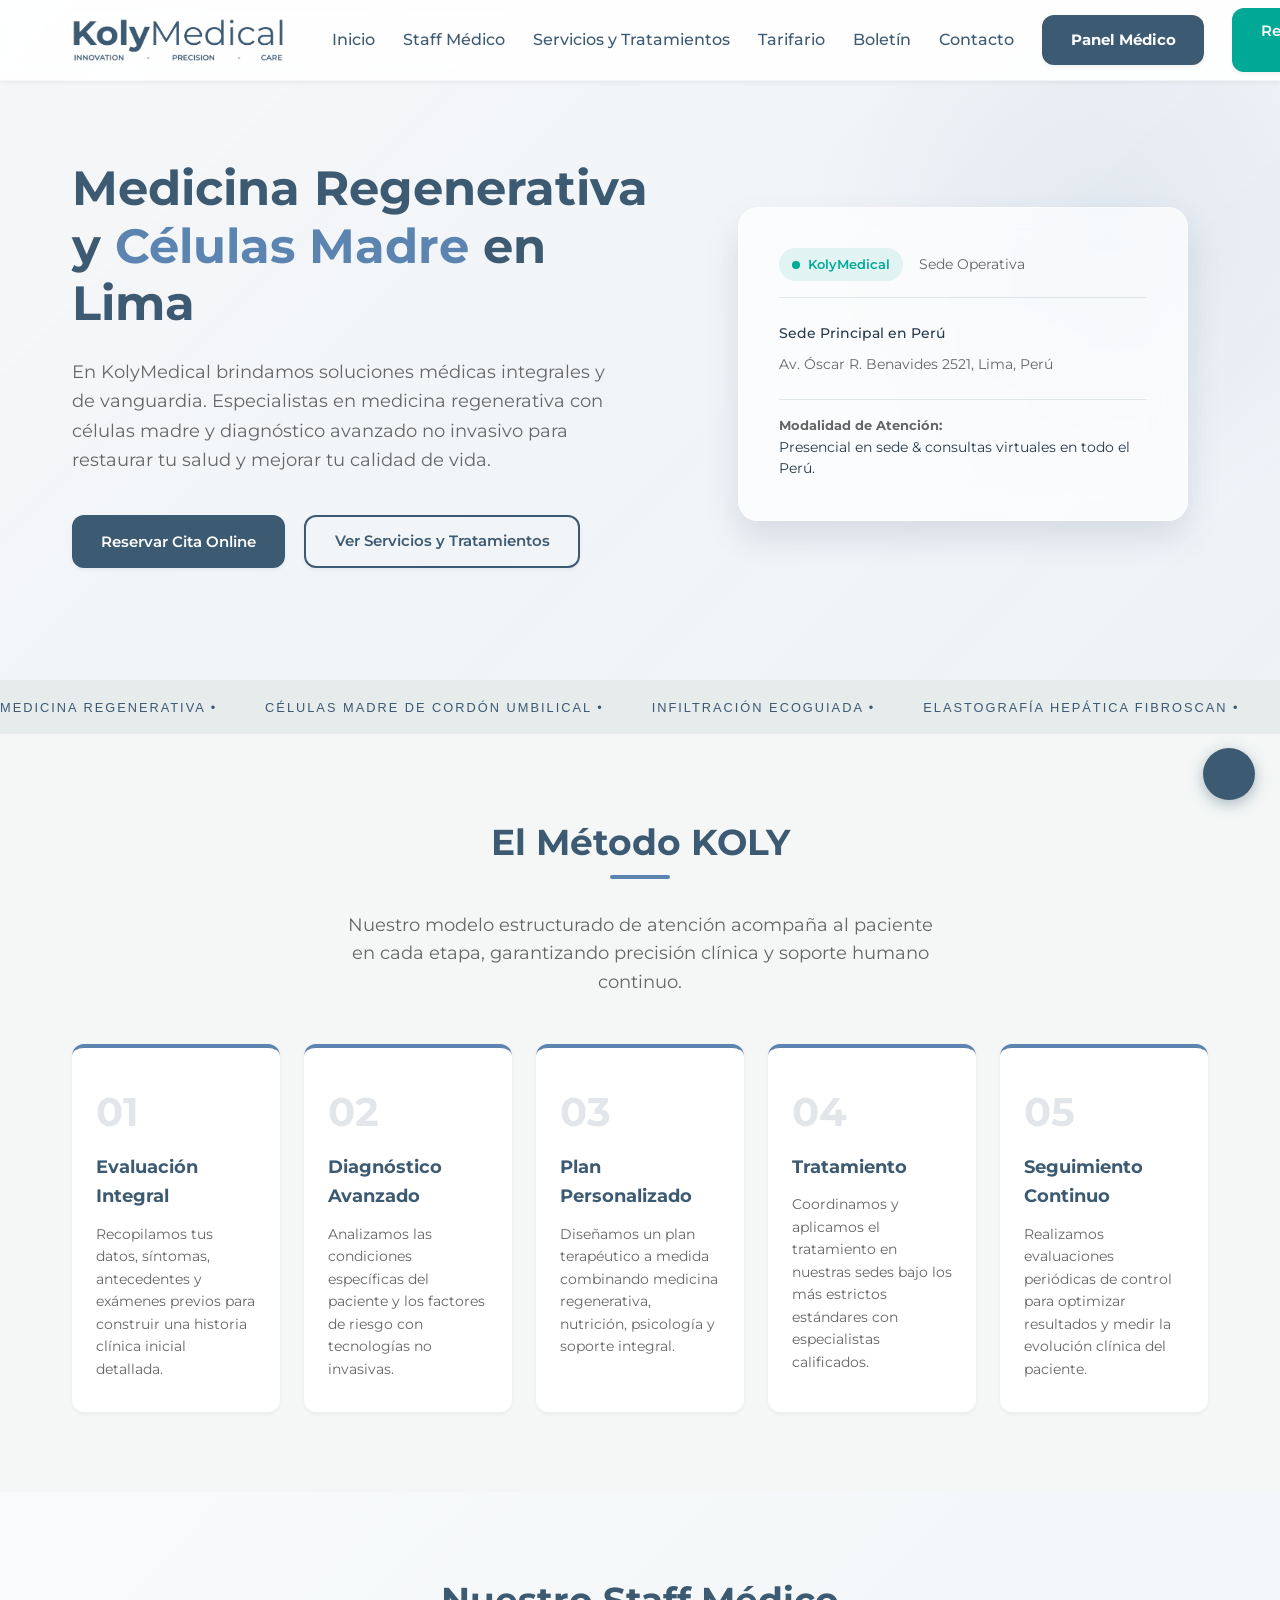
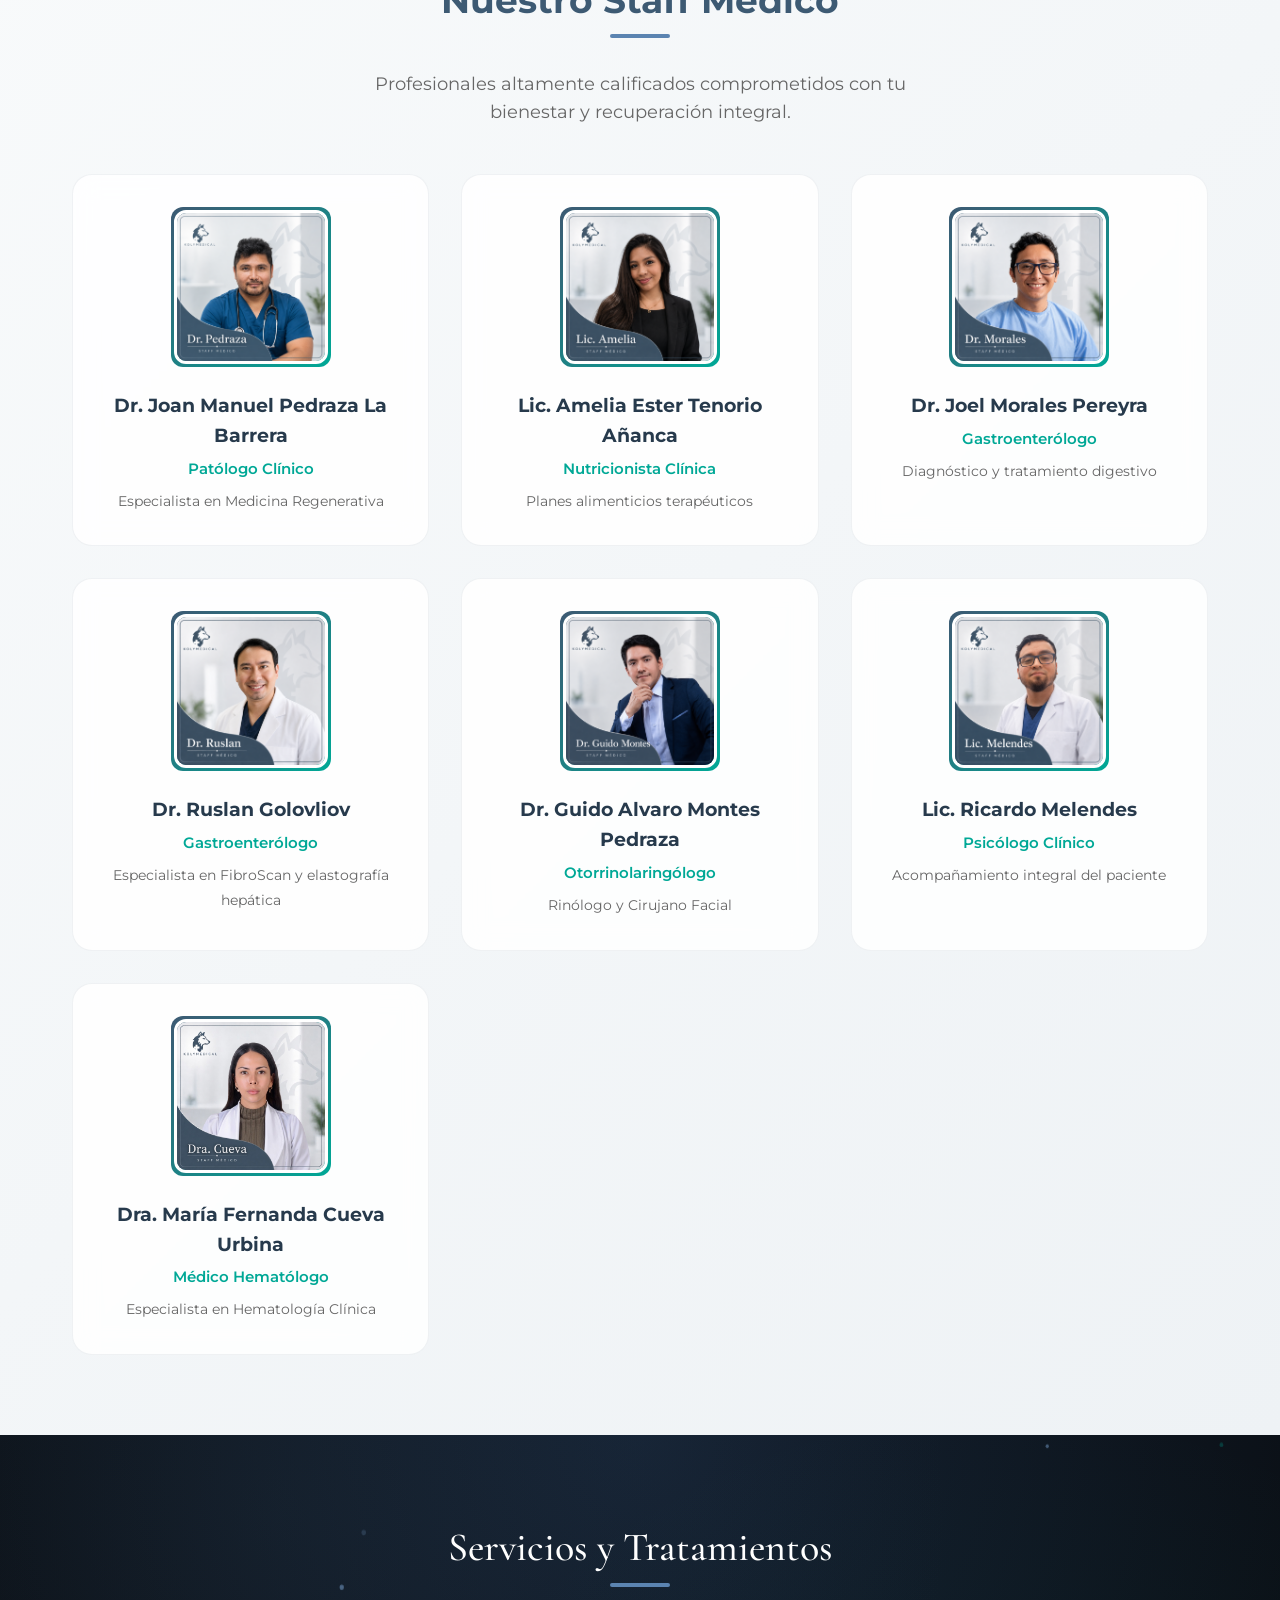
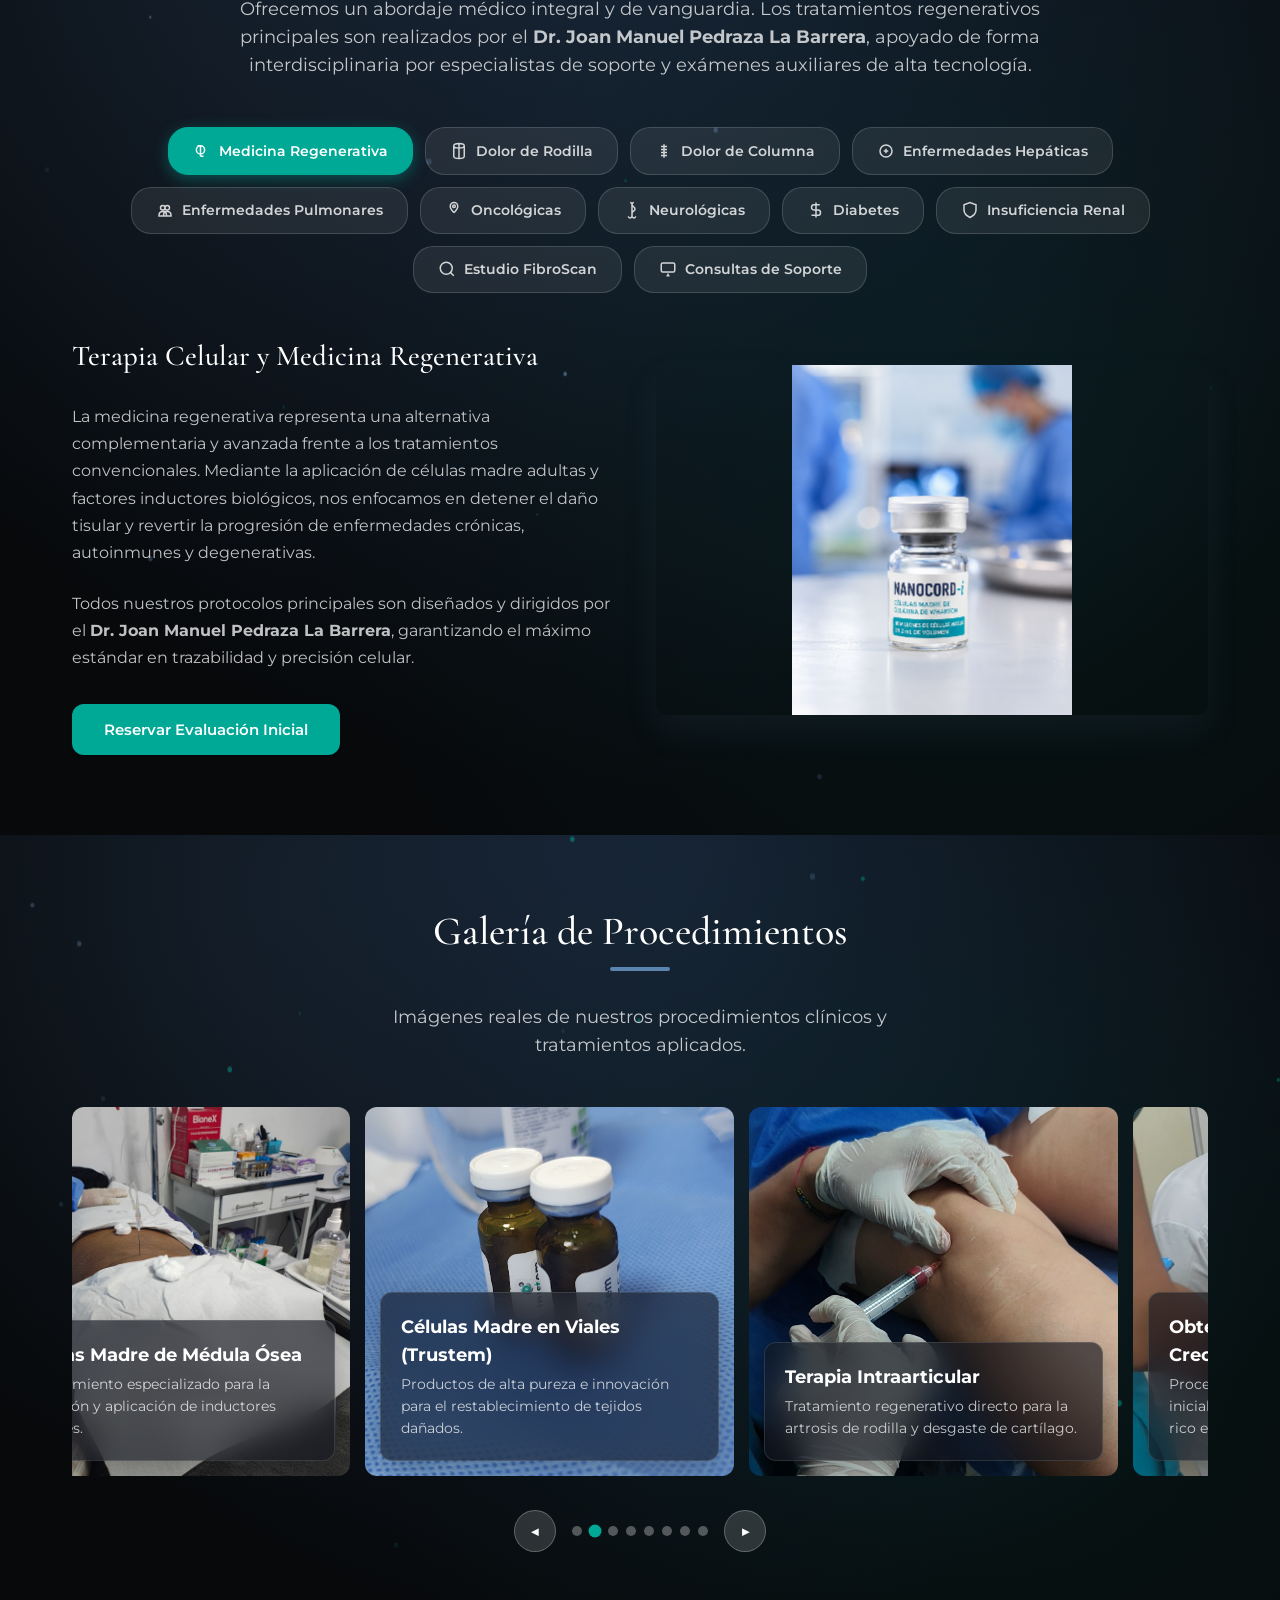
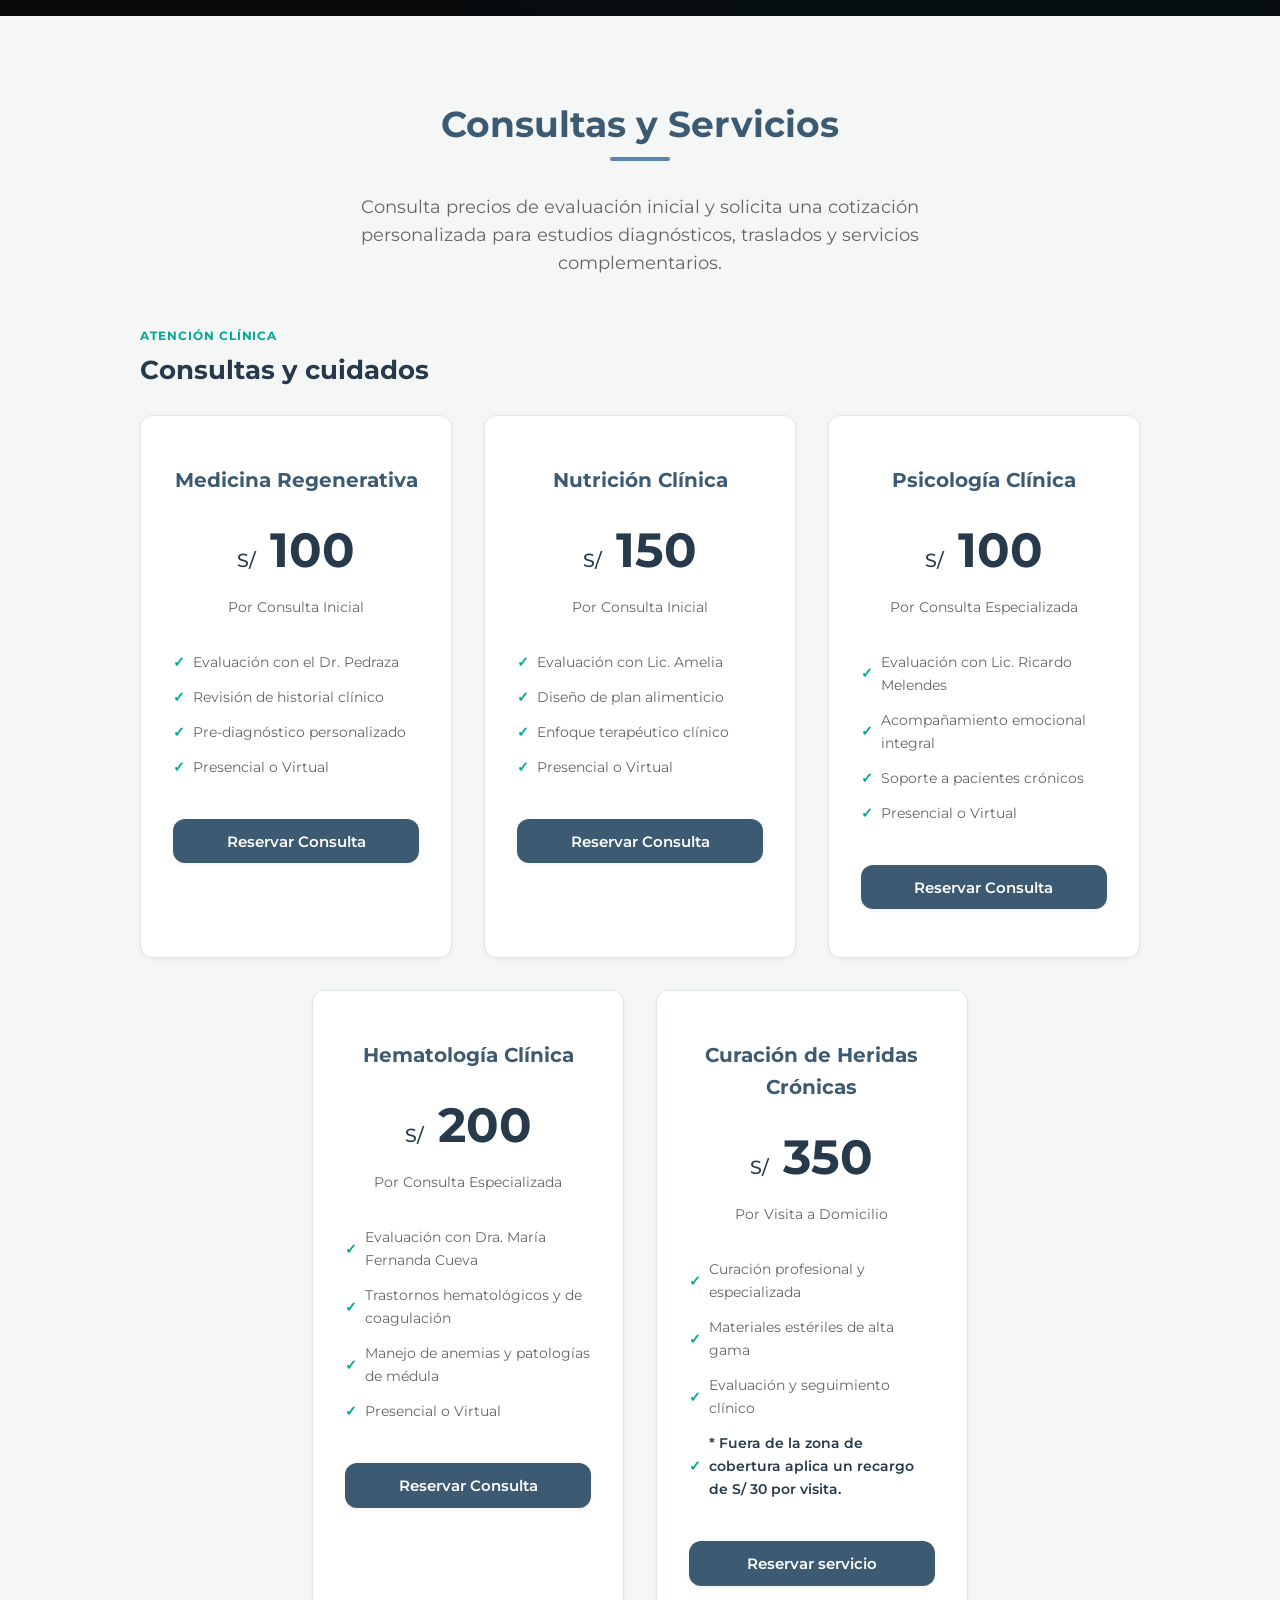
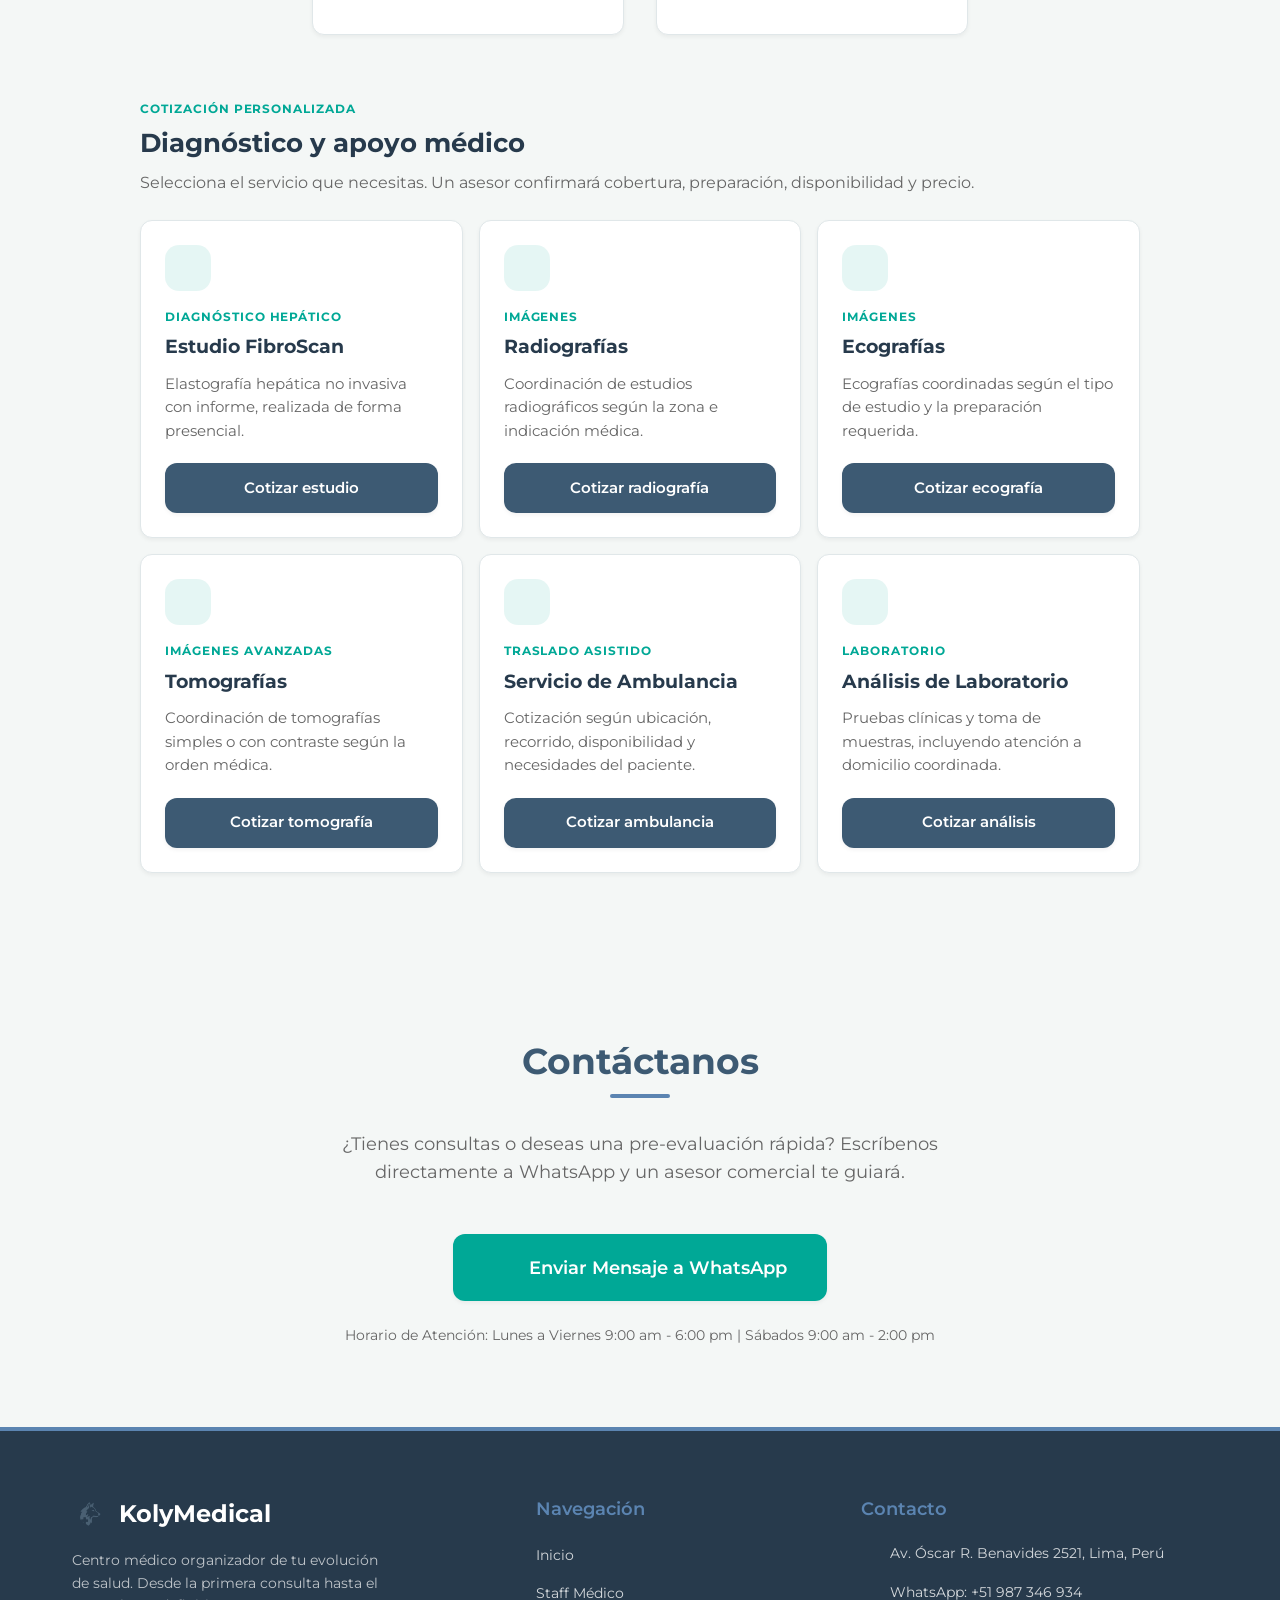
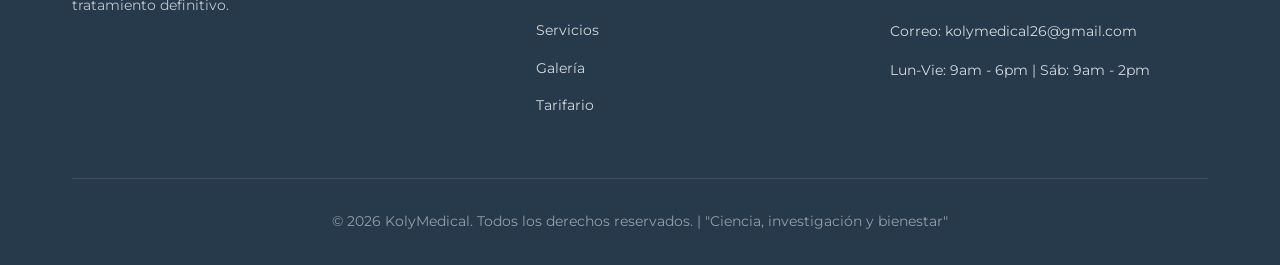
==== commit 69e124bc: "Add physician workshop contact capsules" ====
--- a/kolymedical-web/index.html
+++ b/kolymedical-web/index.html
@@ -31,7 +31,7 @@
   <meta name="robots" content="index, follow">
   <link rel="canonical" href="https://kolymedical.lat/">
   <link rel="icon" type="image/png" href="Logosinfondo.png">
-  <link rel="stylesheet" href="styles.css?v=20260829q3">
+  <link rel="stylesheet" href="styles.css?v=20260830b1">
   <script src="https://unpkg.com/lucide@1.34.0/dist/umd/lucide.js"
     integrity="sha384-frWQkjuw7X/yo4G2C2YnAAbkHHi7uBnMwf577mOjXDG0me9gl8Yrdyu1BhvS7WX5" crossorigin="anonymous"></script>
 
@@ -1425,8 +1425,8 @@
   <!-- Supabase Client CDN -->
   <script src="https://cdn.jsdelivr.net/npm/@supabase/supabase-js@2.112.4/dist/umd/supabase.js"
     integrity="sha384-ysv13JVP3fufiEXfjML9OdCa/rRbMJvUBOWyor82wfuK8INNZAvmbxHgKIHi+oqz" crossorigin="anonymous"></script>
-  <script type="module" src="security-utils.mjs?v=20260829q3"></script>
-  <script src="app.js?v=20260829q3"></script>
+  <script type="module" src="security-utils.mjs?v=20260830b1"></script>
+  <script src="app.js?v=20260830b1"></script>
   <script>
     // Control de Menú Móvil
     const menuToggle = document.getElementById('mobile-menu-toggle');
--- a/kolymedical-web/styles.css
+++ b/kolymedical-web/styles.css
@@ -2858,3 +2858,30 @@
 .prescription-status-voided { display:inline-block; margin-top:.25rem; color:#b42318; font-size:.75rem; font-weight:700; }
 .prescription-void-reason { font-size:.72rem; color:var(--color-text-muted); margin-top:.2rem; max-width:30rem; }
 @media (max-width: 760px) { .prescription-search-controls { grid-template-columns:1fr; } }
+.bulletin-interest-shell { margin-top:2.5rem; margin-bottom:3rem; padding:2rem; display:grid; grid-template-columns:minmax(240px,.8fr) minmax(320px,1.2fr); gap:2rem; background:linear-gradient(135deg,#07182b,#0e3150); color:#fff; border:1px solid rgba(62,207,232,.28); border-radius:22px; box-shadow:0 22px 60px rgba(5,22,40,.18); }
+.bulletin-interest-intro h2,.bulletin-interest-intro h3 { color:#fff; margin:.5rem 0 .75rem; font-size:clamp(1.5rem,3vw,2.2rem); }
+.bulletin-interest-intro p { color:rgba(255,255,255,.76); line-height:1.65; }
+.bulletin-interest-form { background:#fff; color:#26394d; border-radius:16px; padding:1.35rem; box-shadow:0 12px 30px rgba(0,0,0,.18); }
+.bulletin-interest-form fieldset { border:0; padding:0; margin:0; }
+.bulletin-interest-form legend { font-weight:800; color:#294e6d; margin-bottom:.9rem; }
+.bulletin-form-grid { display:grid; grid-template-columns:1fr 1fr; gap:.85rem; }
+.bulletin-form-grid label { display:grid; gap:.35rem; font-size:.78rem; font-weight:700; }
+.bulletin-form-grid label span { font-weight:400; color:#697b8c; }
+.bulletin-form-grid .form-control { min-width:0; }
+.bulletin-consent { display:flex; gap:.55rem; align-items:flex-start; margin:1rem 0; font-size:.76rem; color:#596d80; line-height:1.45; }
+.bulletin-consent input { margin-top:.2rem; }
+.bulletin-honeypot { position:absolute!important; left:-10000px!important; width:1px!important; height:1px!important; overflow:hidden!important; }
+.bulletin-form-status { min-height:1.25rem; margin:.7rem 0 0; color:#087f6f; font-size:.82rem; font-weight:700; }
+.bulletin-form-status.is-error { color:#b42318; }
+.bulletin-form-success { display:flex; gap:.65rem; flex-wrap:wrap; margin-top:.75rem; }
+.bulletin-form-success[hidden] { display:none; }
+.bulletin-investment { margin:2rem 0; padding:1.8rem; display:grid; grid-template-columns:.9fr 1.1fr; gap:2rem; background:#eef7fb; border:1px solid #c9e8f1; border-radius:18px; }
+.bulletin-investment h3 { margin:.45rem 0; color:#294e6d; }
+.bulletin-price { color:#087f8d; font-size:1.35rem; font-weight:850; }
+.bulletin-includes { background:#fff; padding:1.2rem 1.35rem; border-radius:14px; }
+.bulletin-includes h4 { margin:0 0 .7rem; color:#294e6d; }
+.bulletin-includes ul { margin:0; padding-left:1.15rem; display:grid; gap:.5rem; }
+.bulletin-interest-final { width:100%; }
+.bulletin-lead-status { border:1px solid var(--color-border); border-radius:8px; padding:.35rem; background:var(--color-bg-light); }
+.bulletin-lead-contact-actions { display:flex; gap:.35rem; flex-wrap:wrap; }
+@media (max-width:760px) { .bulletin-interest-shell,.bulletin-investment { grid-template-columns:1fr; padding:1.25rem; } .bulletin-form-grid { grid-template-columns:1fr; } }
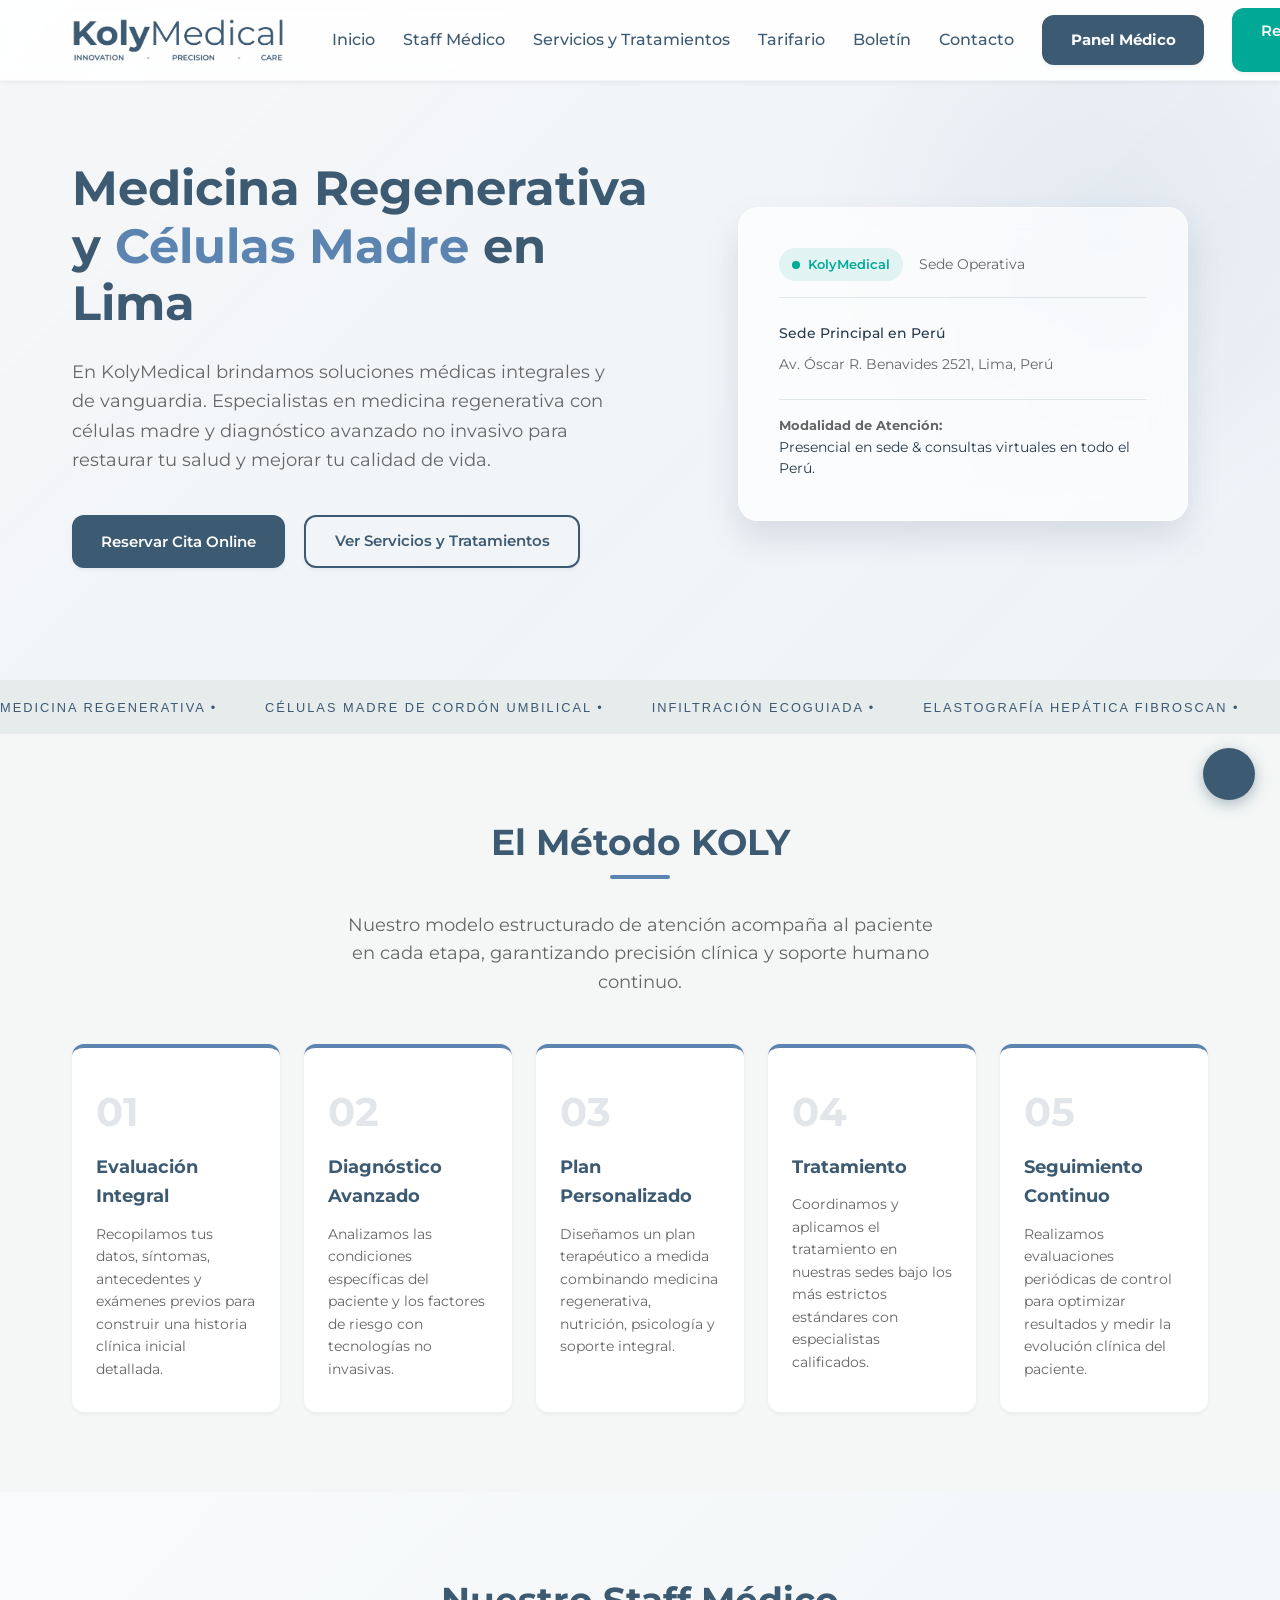
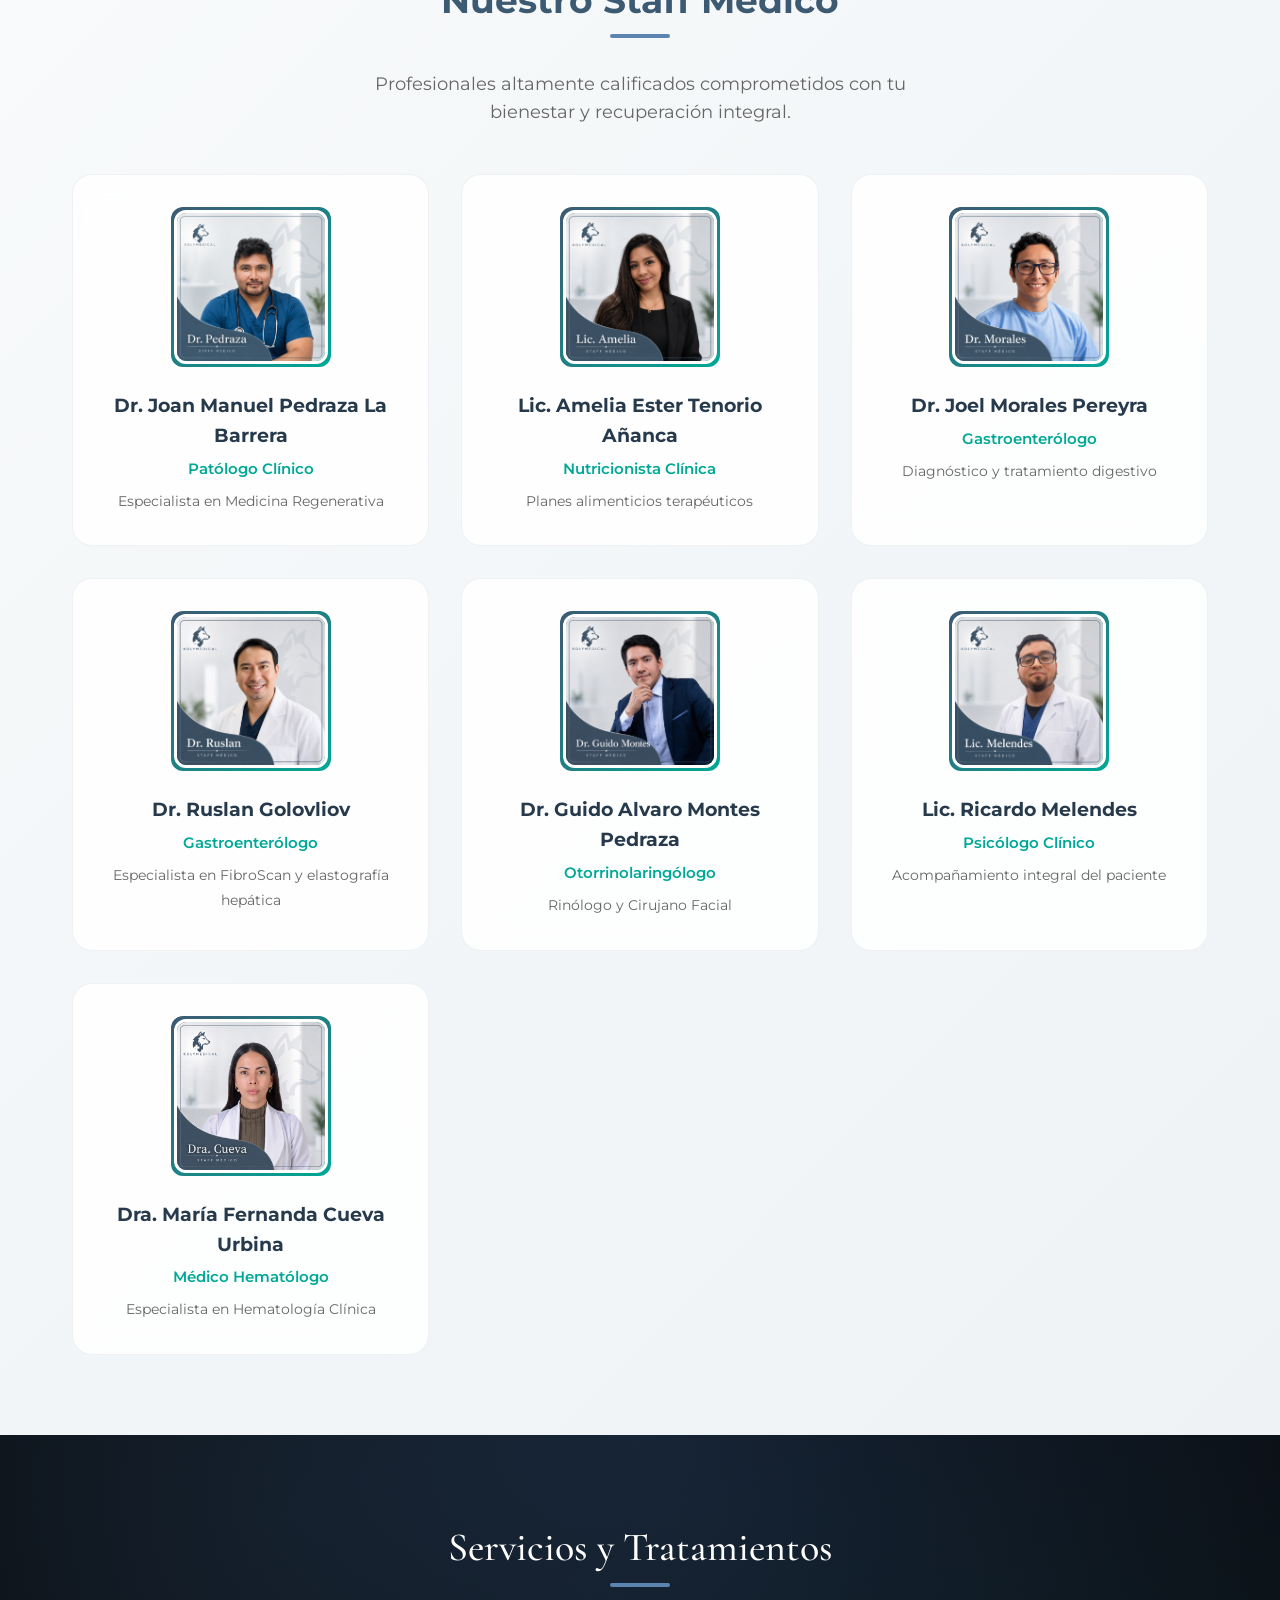
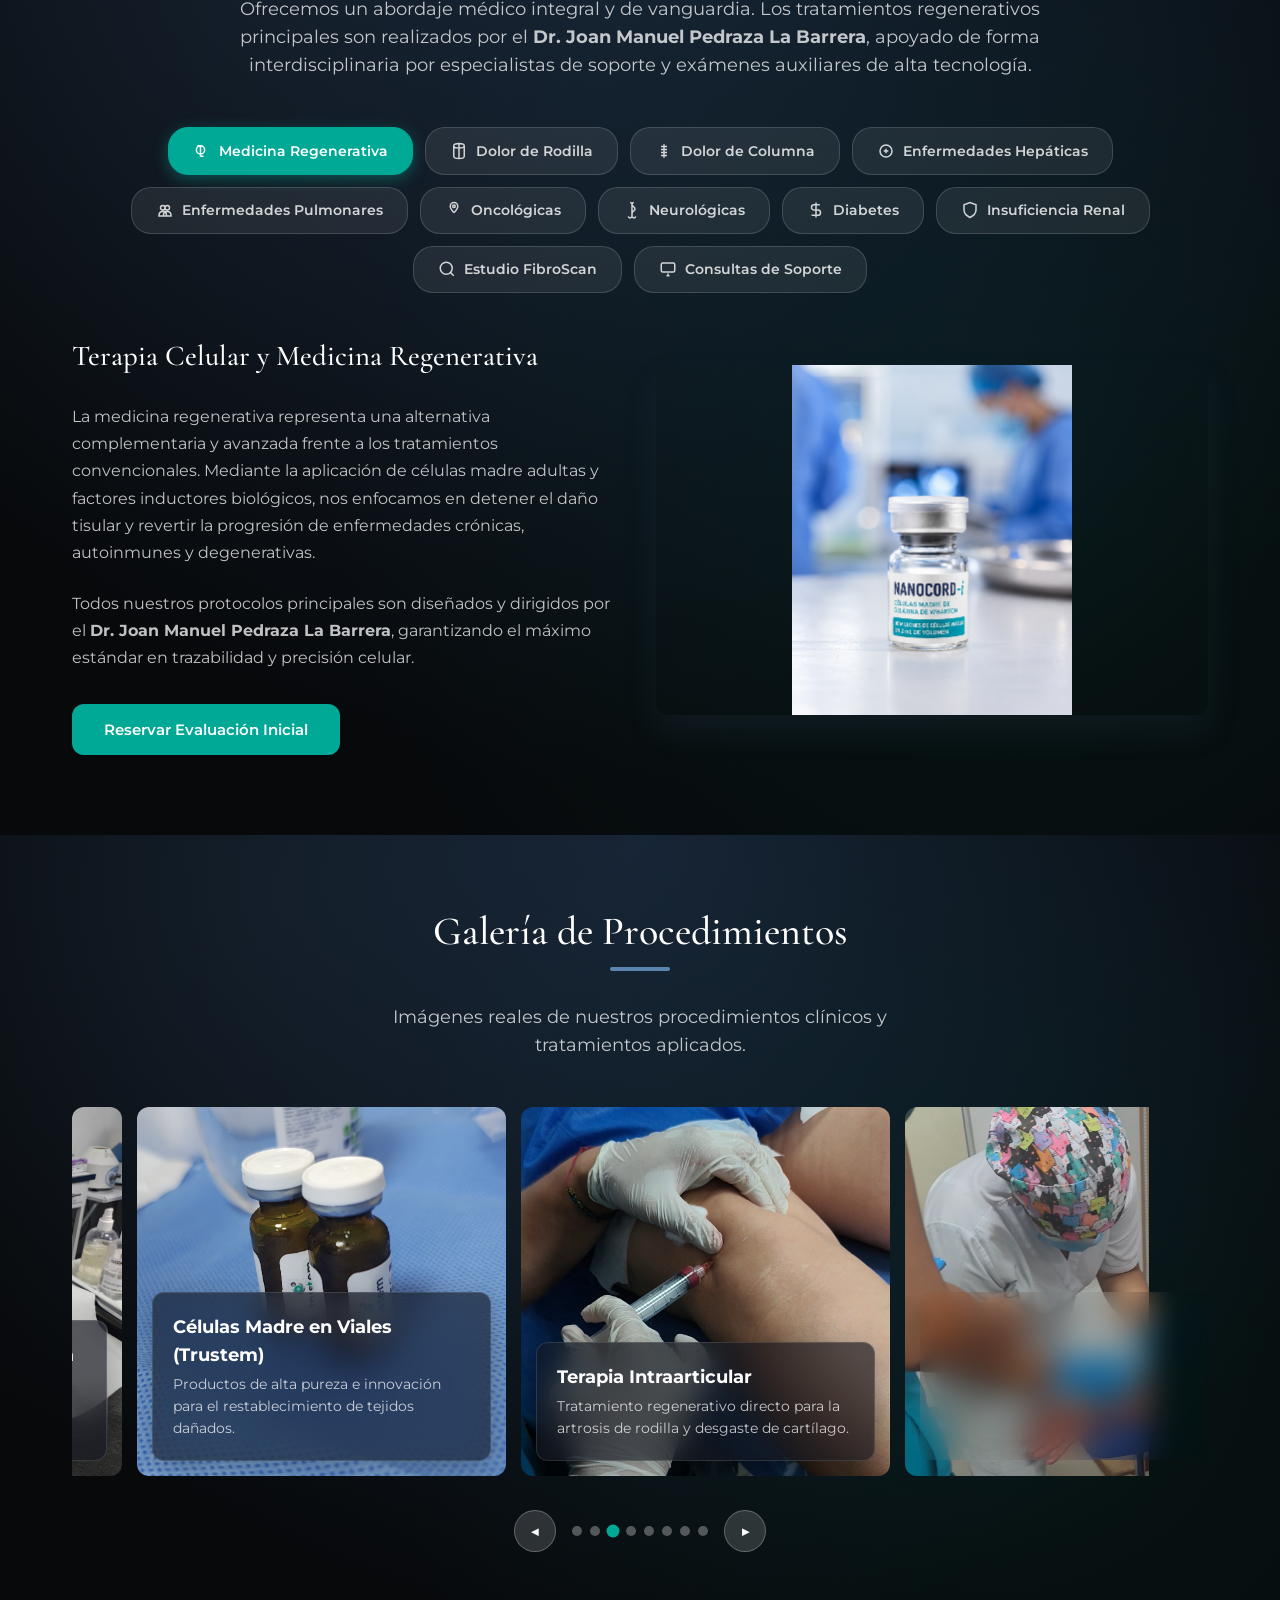
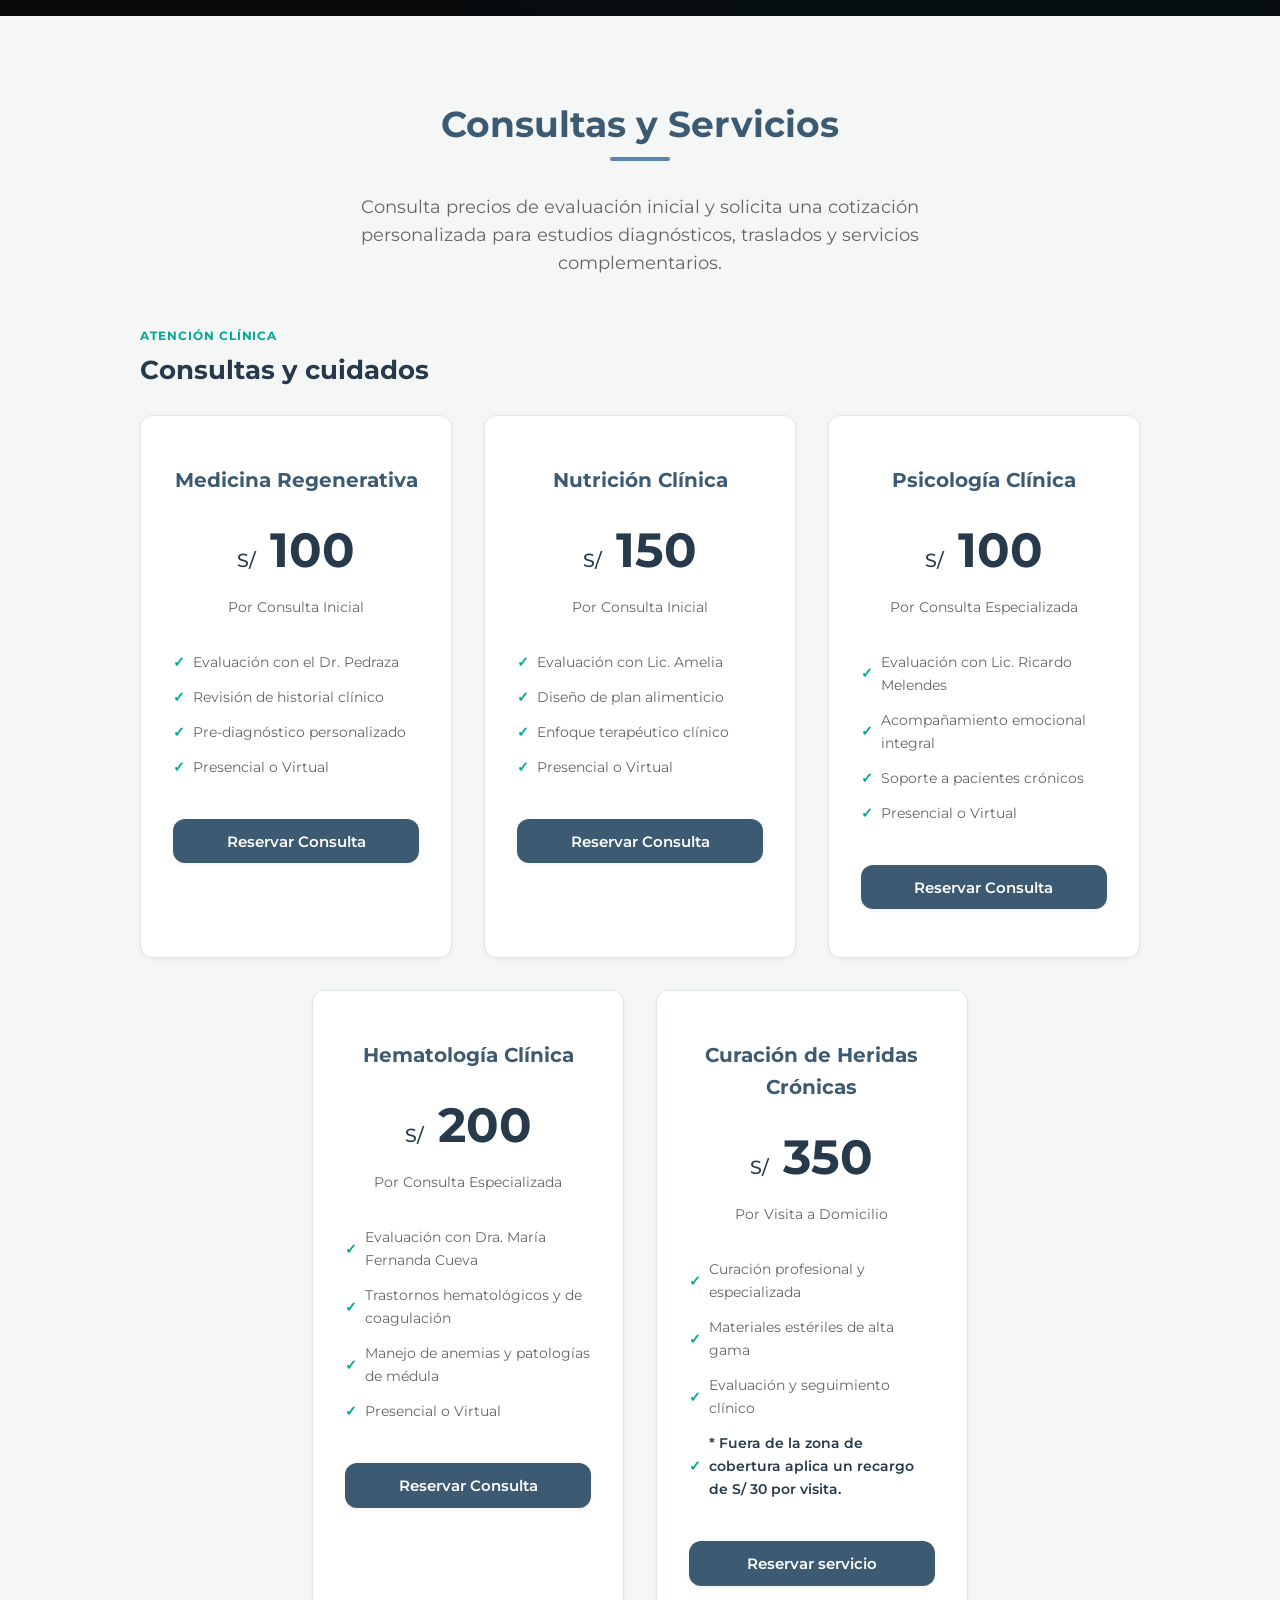
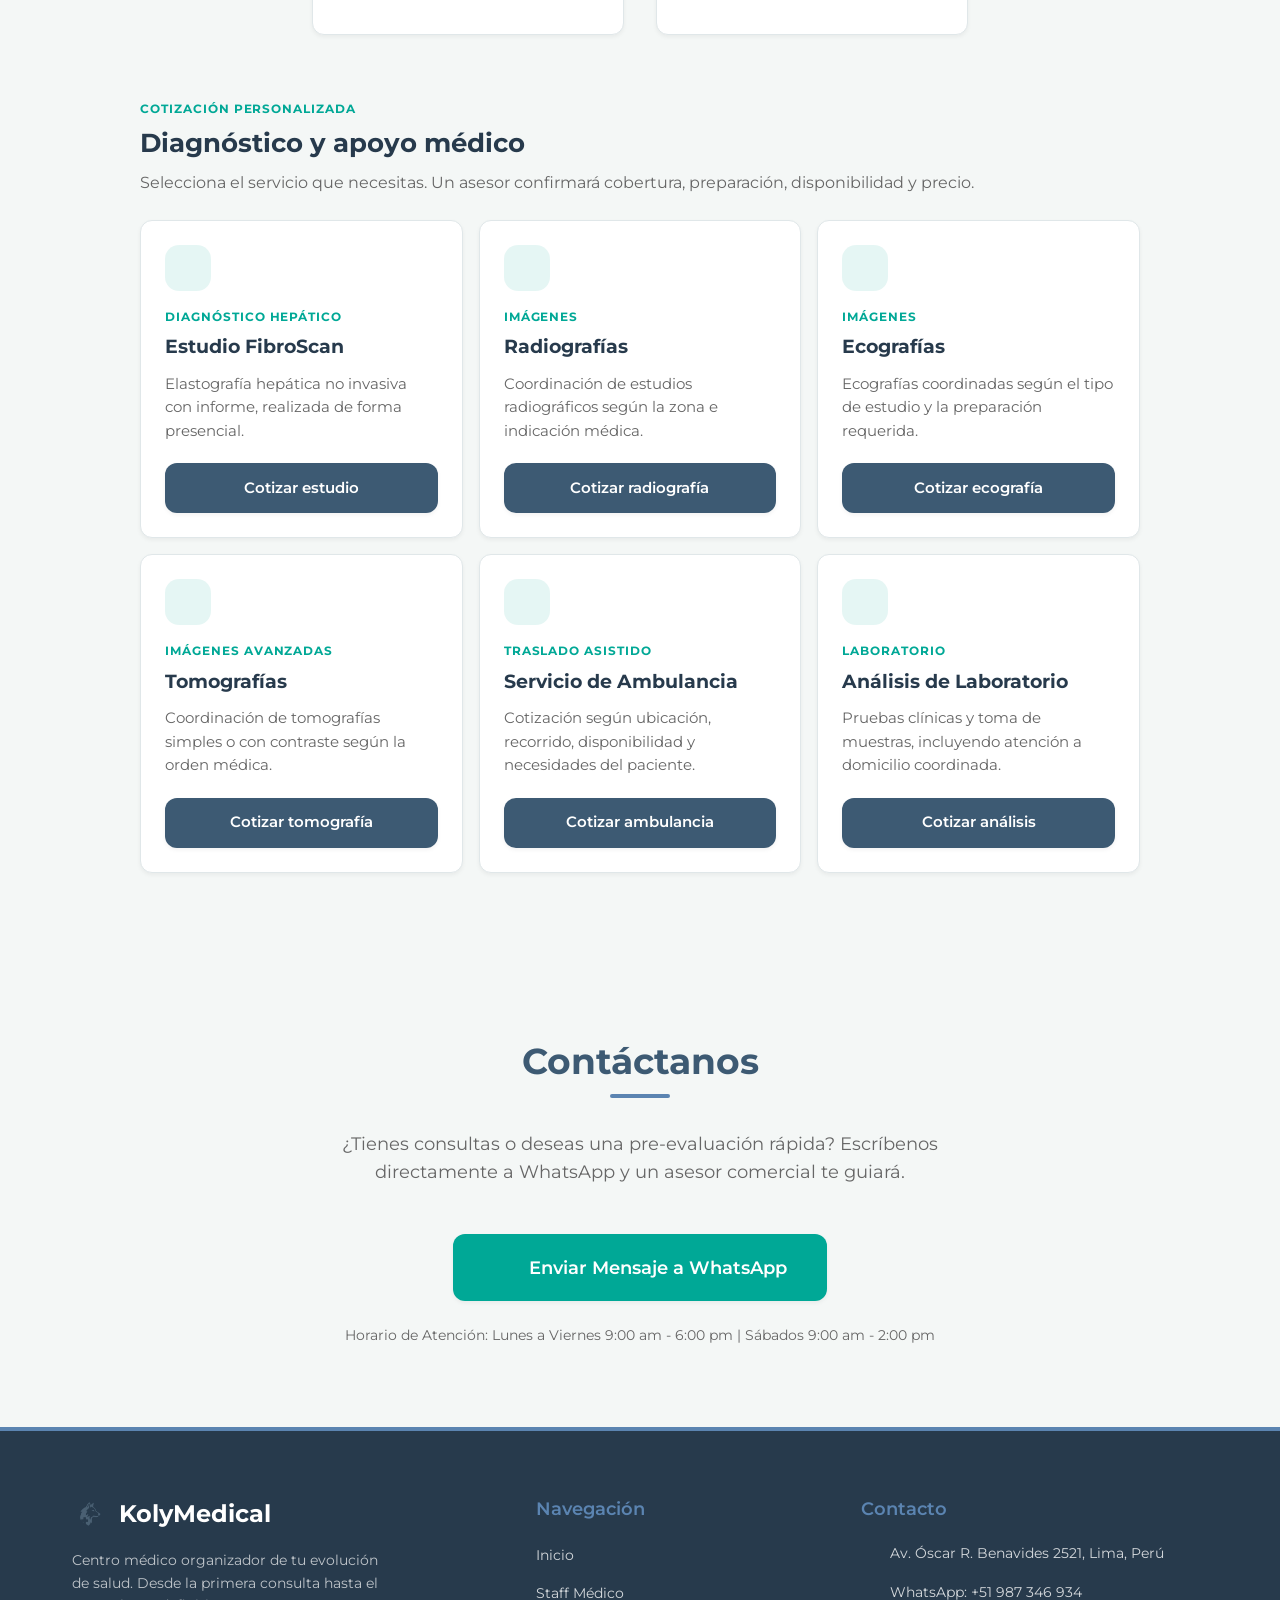
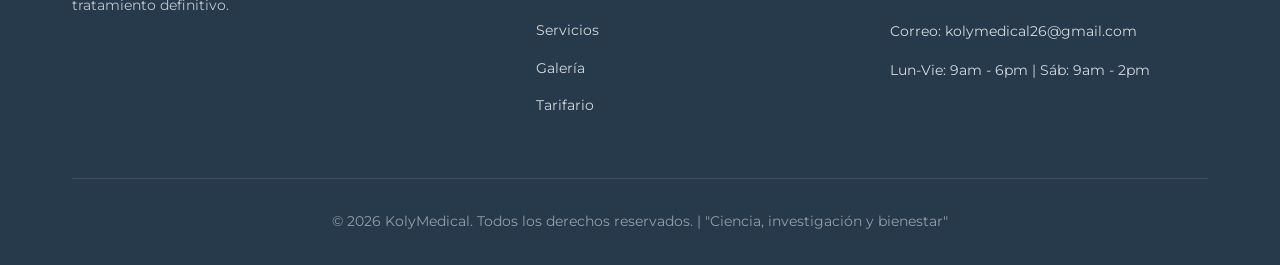
==== commit bbd0bdef: "Install Meta pixel and lead event" ====
--- a/kolymedical-web/index.html
+++ b/kolymedical-web/index.html
@@ -19,6 +19,17 @@
   </script>
   <meta name="google-site-verification" content="wGWs5L8xQ5y6Dh73YsiJRgJQyRNEKZNuGaMCzQFM17Y" />
   <meta name="facebook-domain-verification" content="13al4t9iy73mrc00we9giowxldsman" />
+  <!-- Meta Pixel: KOLY BOLETÍN WEB (1079137687941980) -->
+  <script>
+    !function(f,b,e,v,n,t,s){if(f.fbq)return;n=f.fbq=function(){n.callMethod?
+    n.callMethod.apply(n,arguments):n.queue.push(arguments)};if(!f._fbq)f._fbq=n;
+    n.push=n;n.loaded=!0;n.version='2.0';n.queue=[];t=b.createElement(e);t.async=!0;
+    t.src=v;s=b.getElementsByTagName(e)[0];s.parentNode.insertBefore(t,s)
+    }(window, document,'script','https://connect.facebook.net/en_US/fbevents.js');
+    fbq('init', '1079137687941980');
+    fbq('track', 'PageView');
+  </script>
+  <noscript><img height="1" width="1" style="display:none" src="https://www.facebook.com/tr?id=1079137687941980&ev=PageView&noscript=1" alt="" /></noscript>
   <meta property="og:title" content="KolyMedical Perú — Medicina Regenerativa y Células Madre en Lima">
   <meta property="og:description"
     content="Centro médico líder en medicina regenerativa, terapia celular con células madre, FibroScan y atención a domicilio en Lima, Perú.">
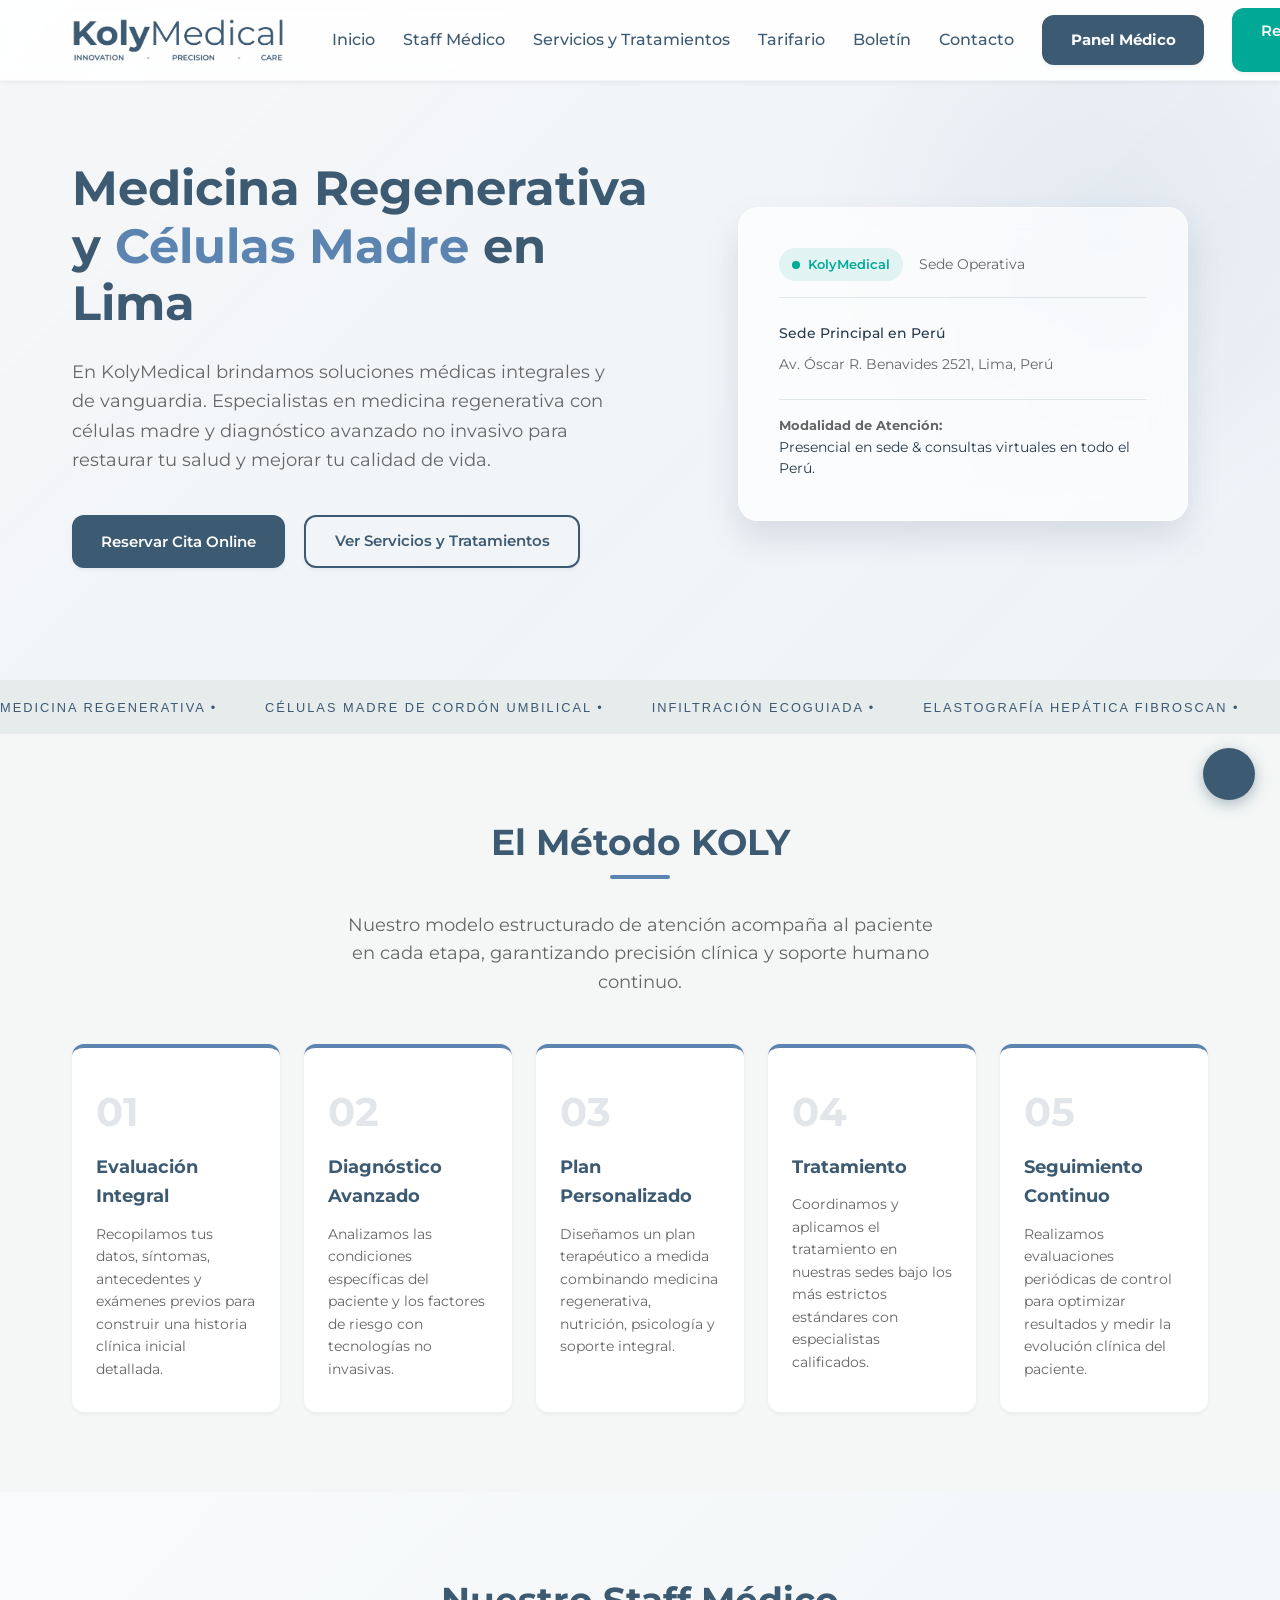
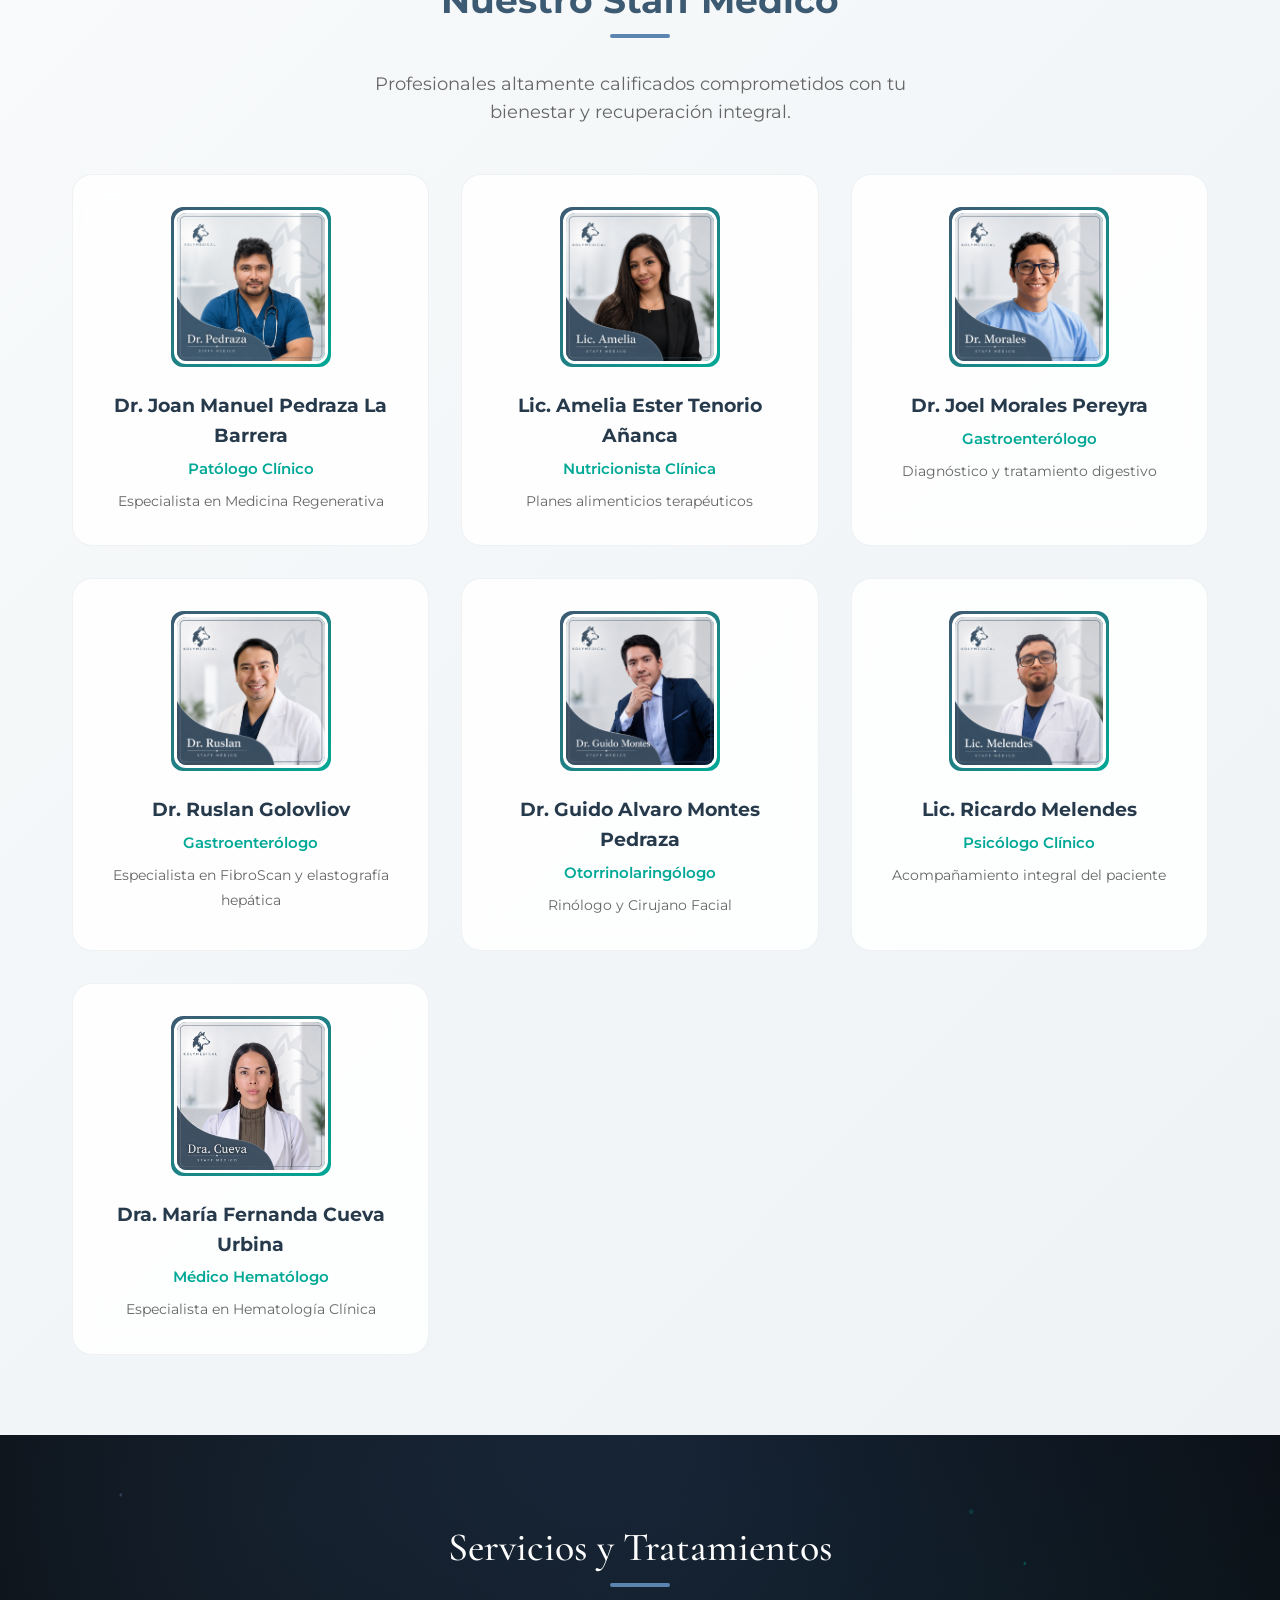
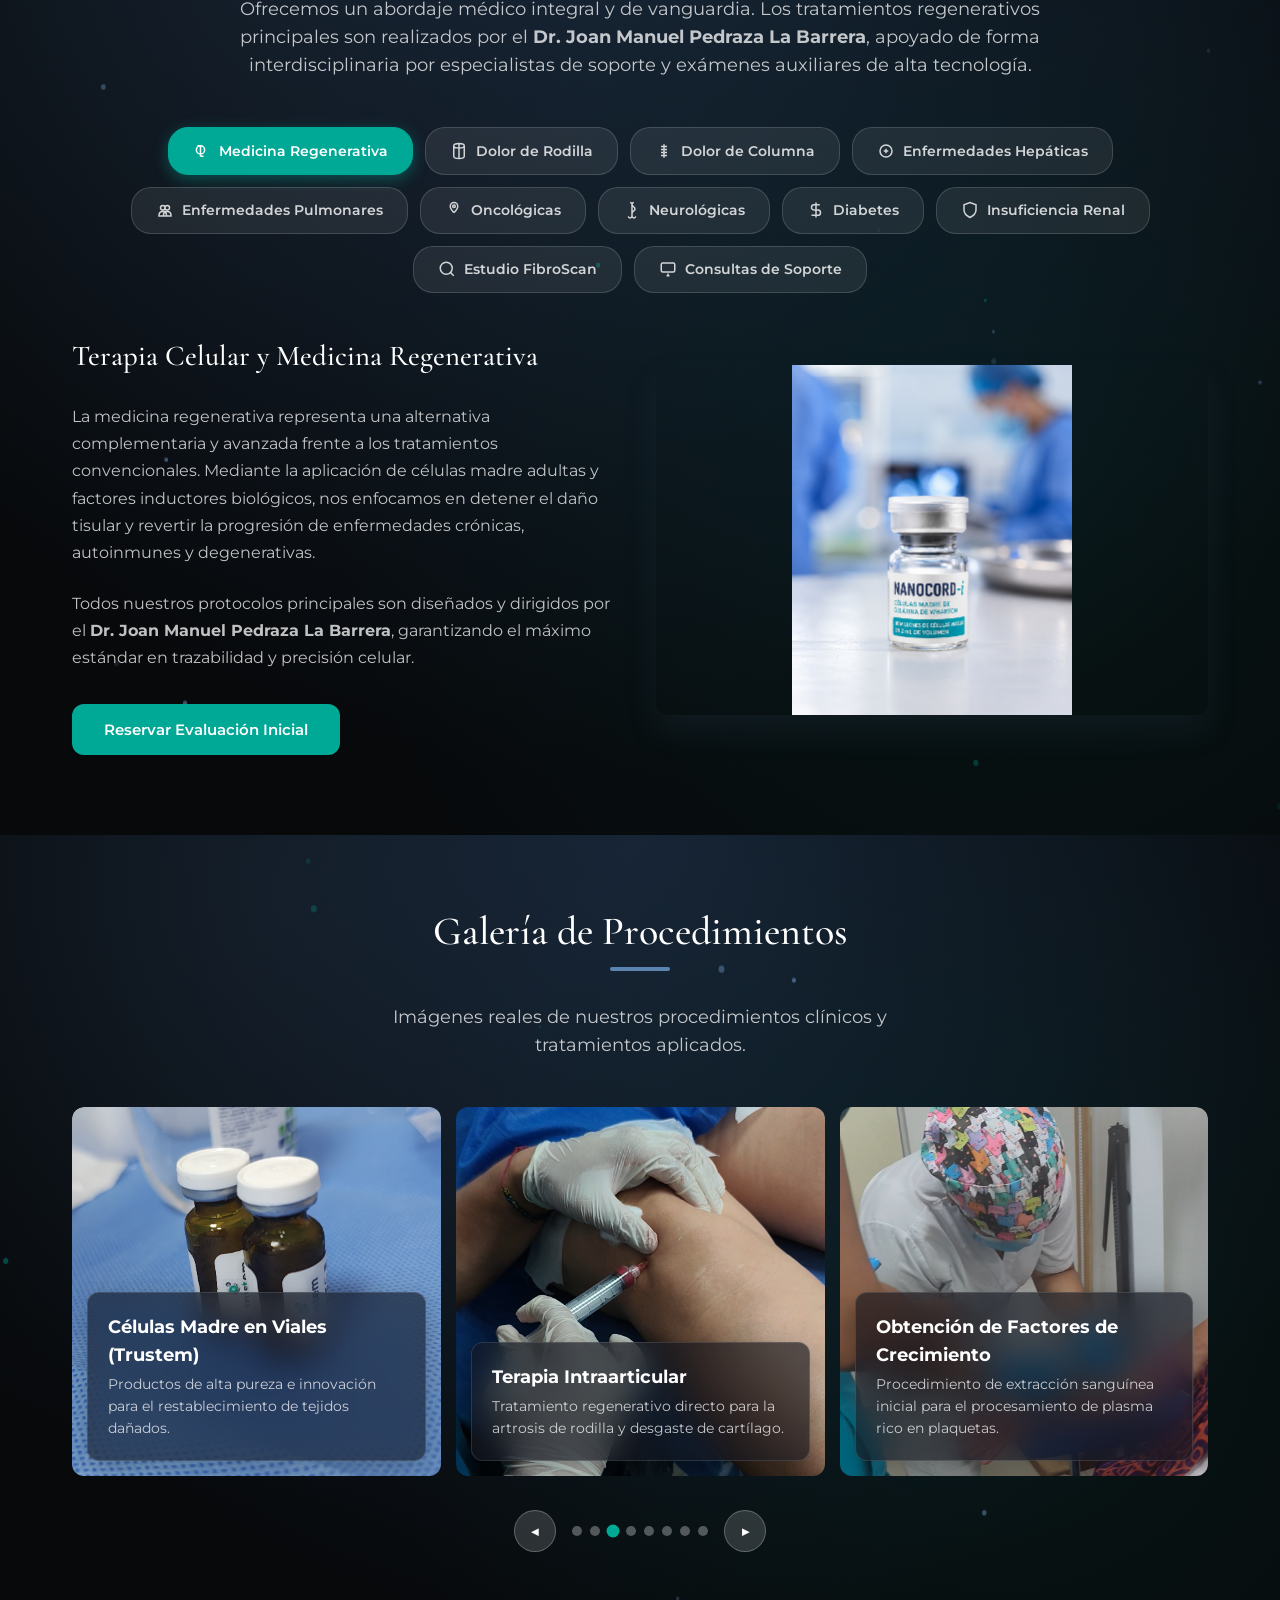
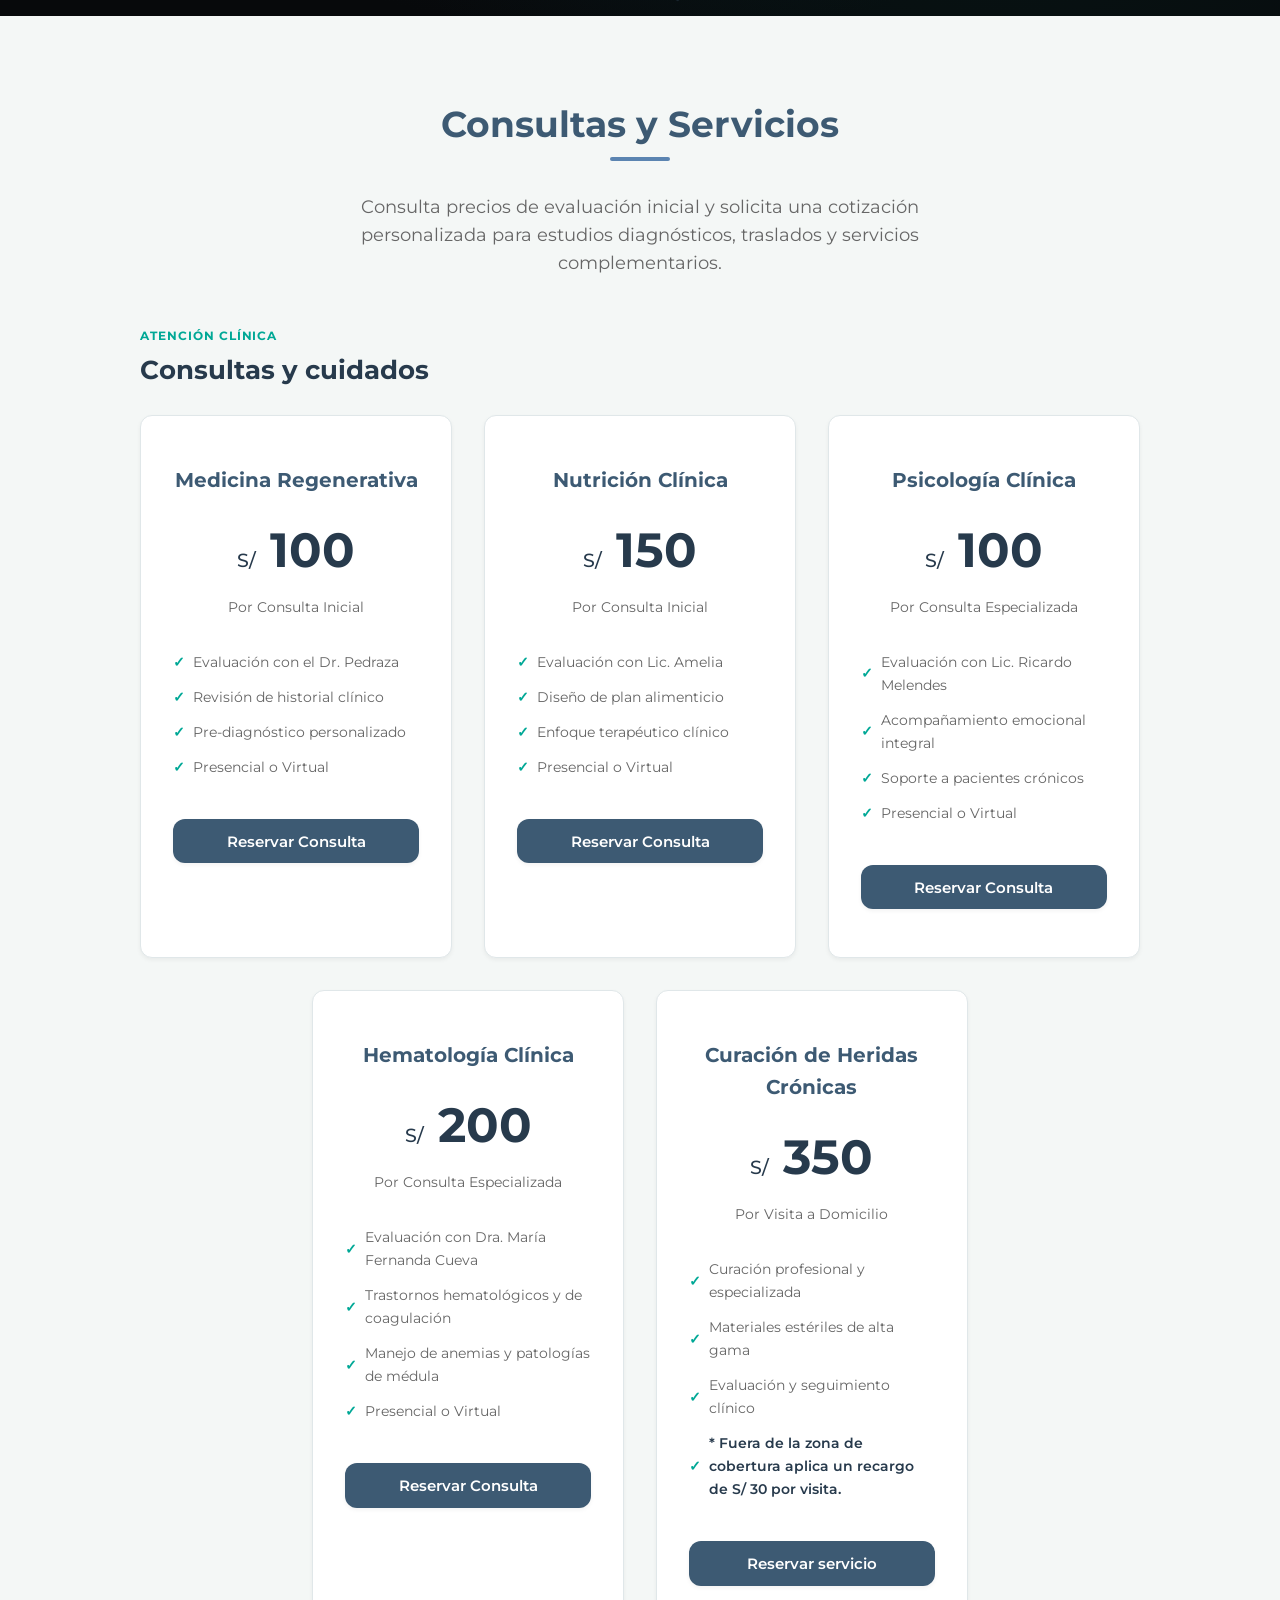
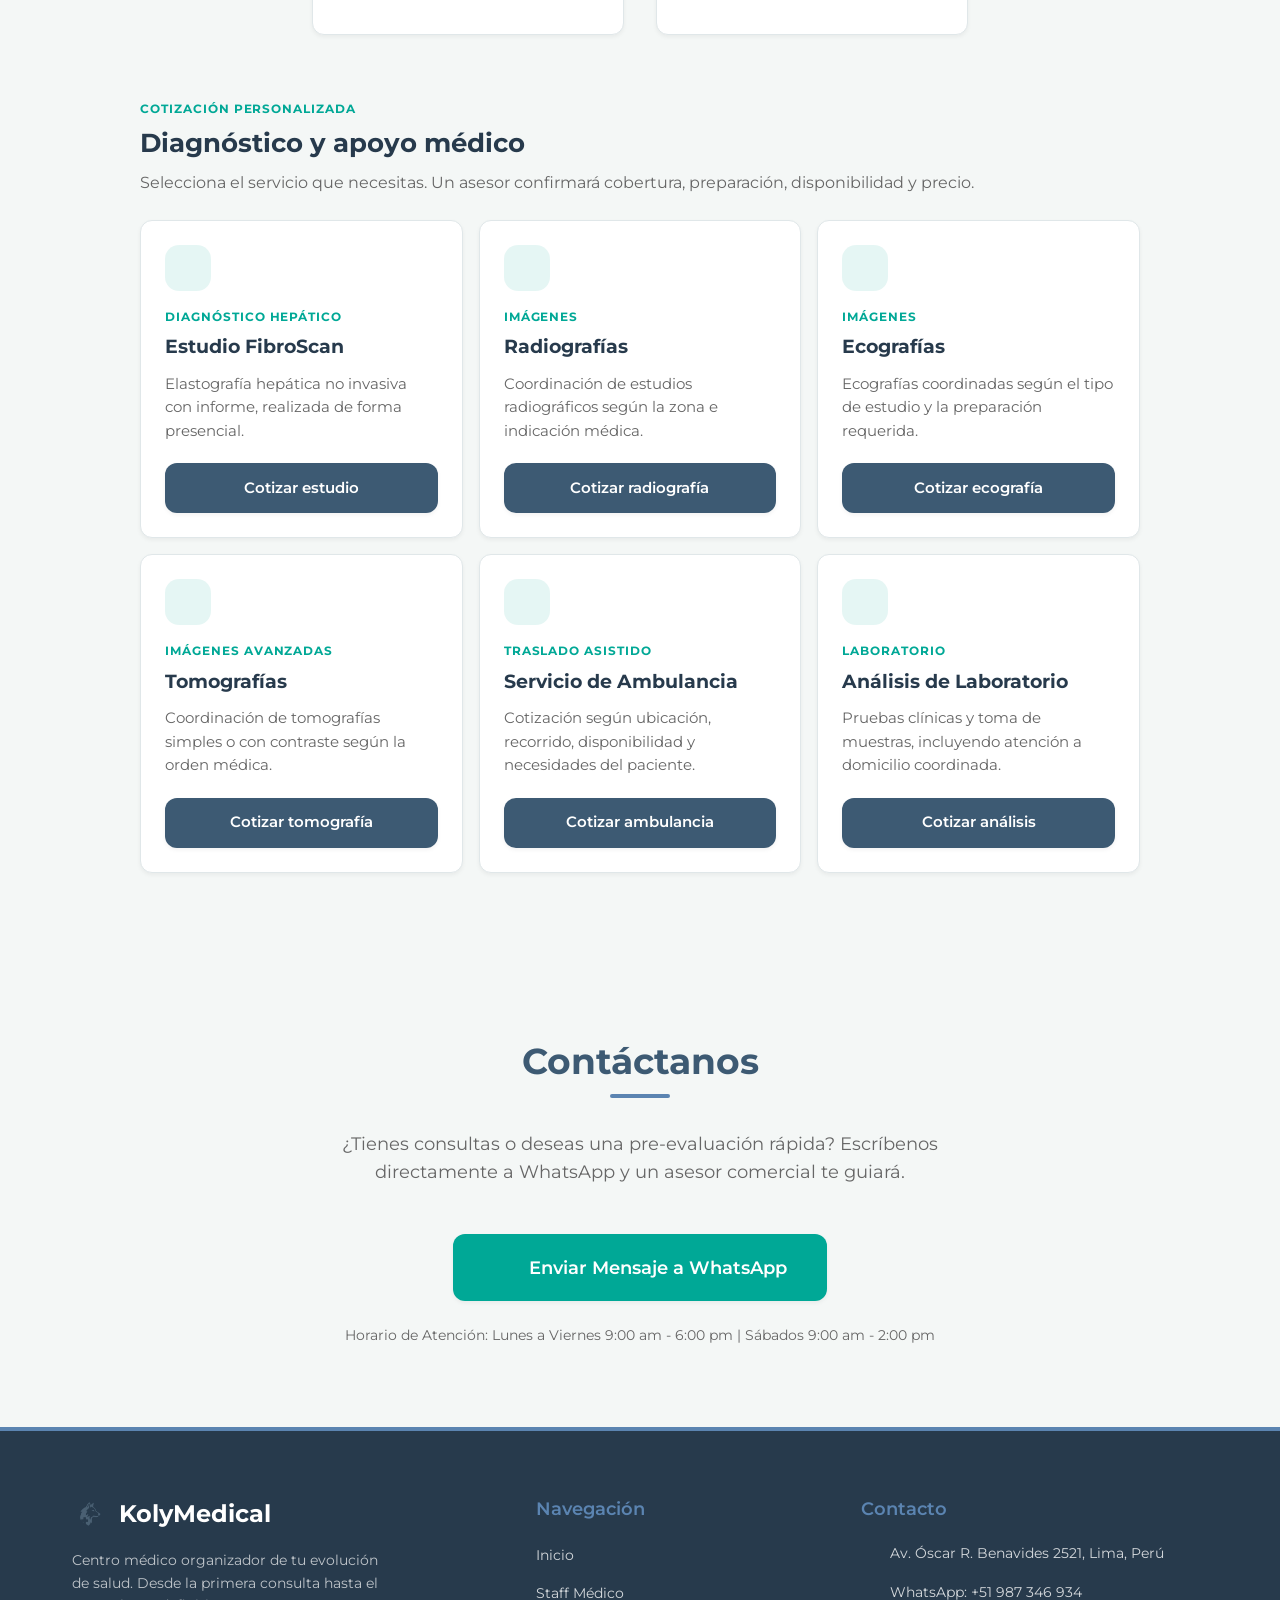
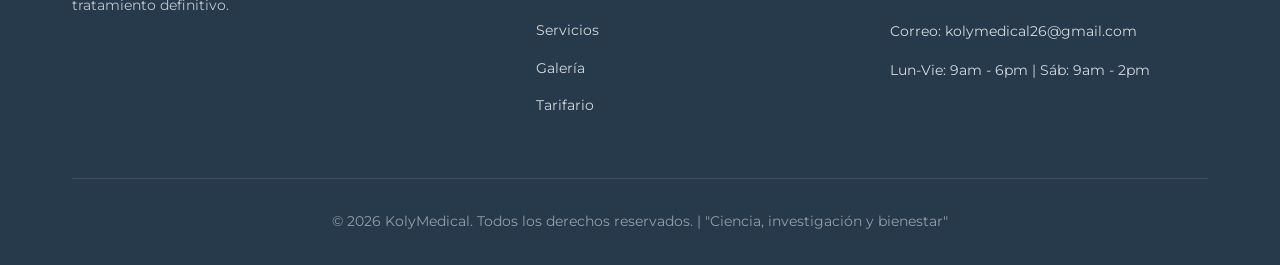
==== commit 84154e55: "Allow Meta pixel through security policy" ====
--- a/kolymedical-web/index.html
+++ b/kolymedical-web/index.html
@@ -20,15 +20,7 @@
   <meta name="google-site-verification" content="wGWs5L8xQ5y6Dh73YsiJRgJQyRNEKZNuGaMCzQFM17Y" />
   <meta name="facebook-domain-verification" content="13al4t9iy73mrc00we9giowxldsman" />
   <!-- Meta Pixel: KOLY BOLETÍN WEB (1079137687941980) -->
-  <script>
-    !function(f,b,e,v,n,t,s){if(f.fbq)return;n=f.fbq=function(){n.callMethod?
-    n.callMethod.apply(n,arguments):n.queue.push(arguments)};if(!f._fbq)f._fbq=n;
-    n.push=n;n.loaded=!0;n.version='2.0';n.queue=[];t=b.createElement(e);t.async=!0;
-    t.src=v;s=b.getElementsByTagName(e)[0];s.parentNode.insertBefore(t,s)
-    }(window, document,'script','https://connect.facebook.net/en_US/fbevents.js');
-    fbq('init', '1079137687941980');
-    fbq('track', 'PageView');
-  </script>
+  <script src="meta-pixel.js?v=20260830b2"></script>
   <noscript><img height="1" width="1" style="display:none" src="https://www.facebook.com/tr?id=1079137687941980&ev=PageView&noscript=1" alt="" /></noscript>
   <meta property="og:title" content="KolyMedical Perú — Medicina Regenerativa y Células Madre en Lima">
   <meta property="og:description"
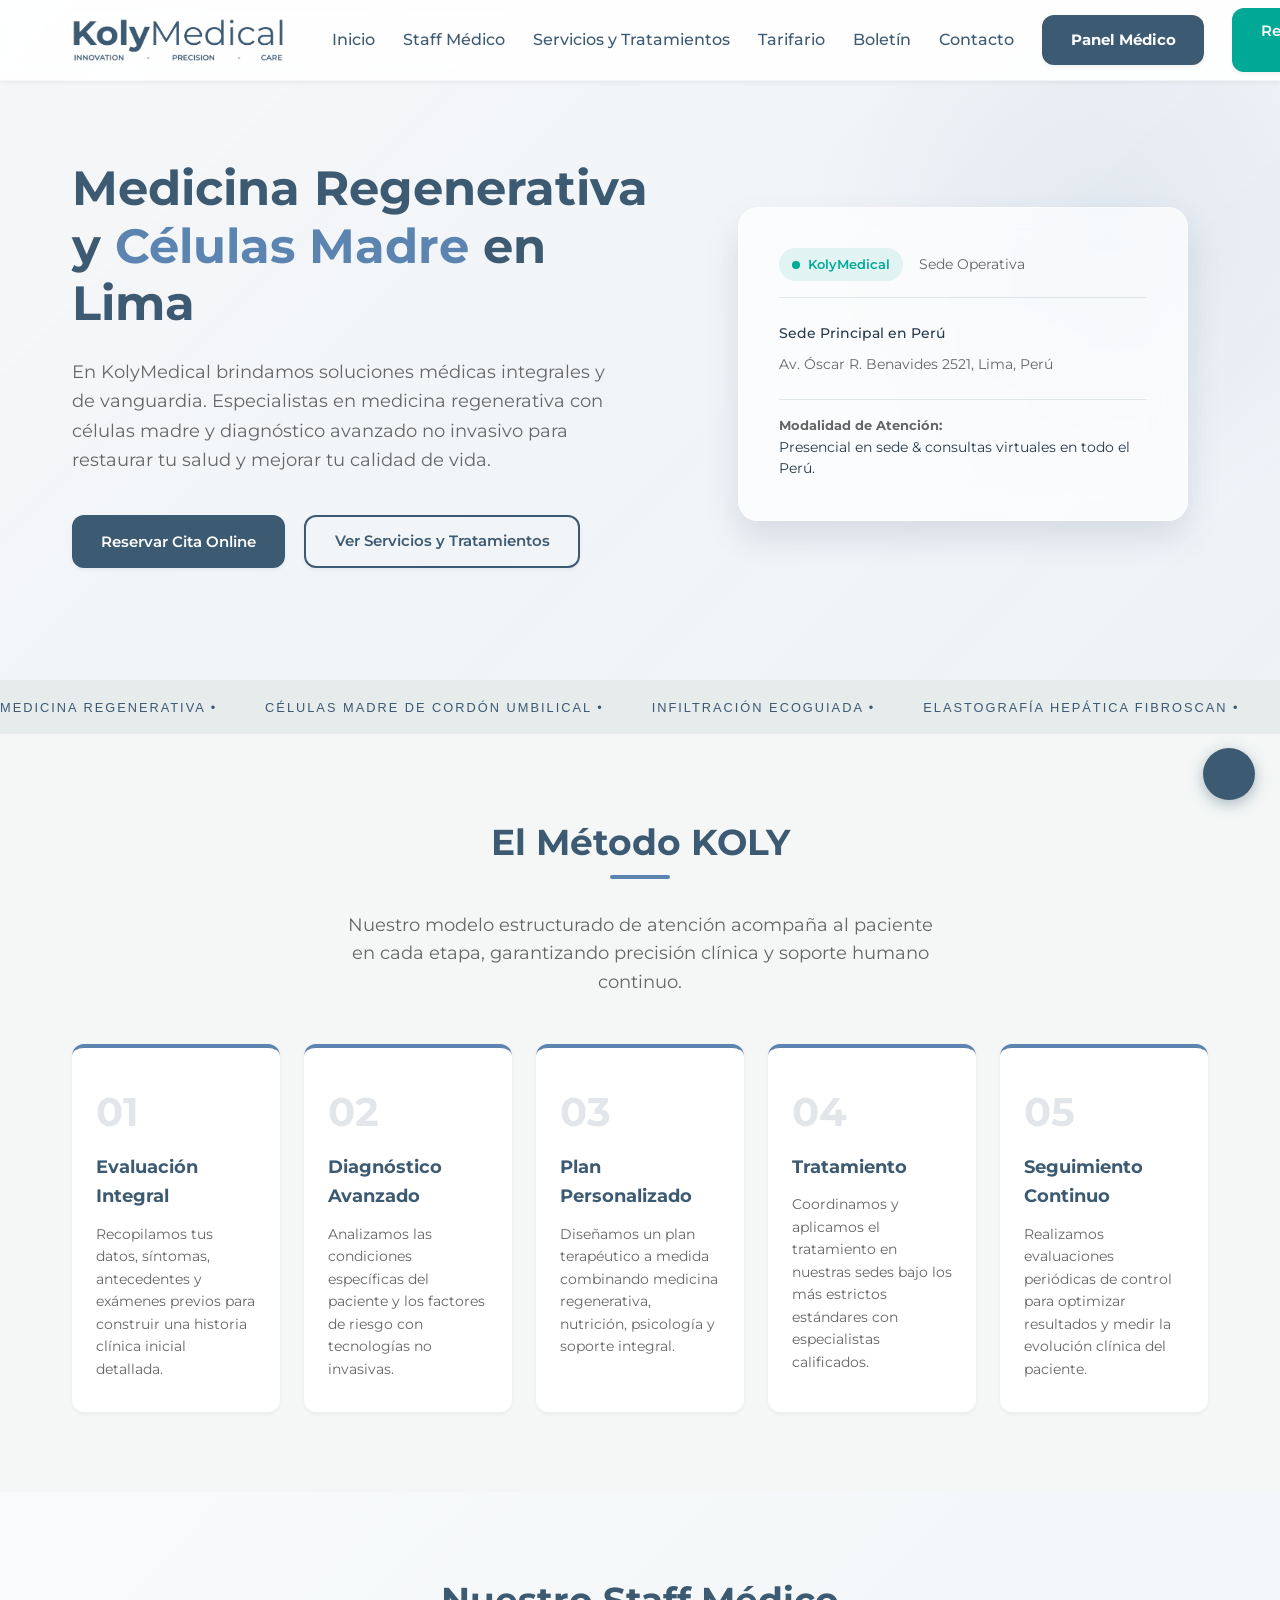
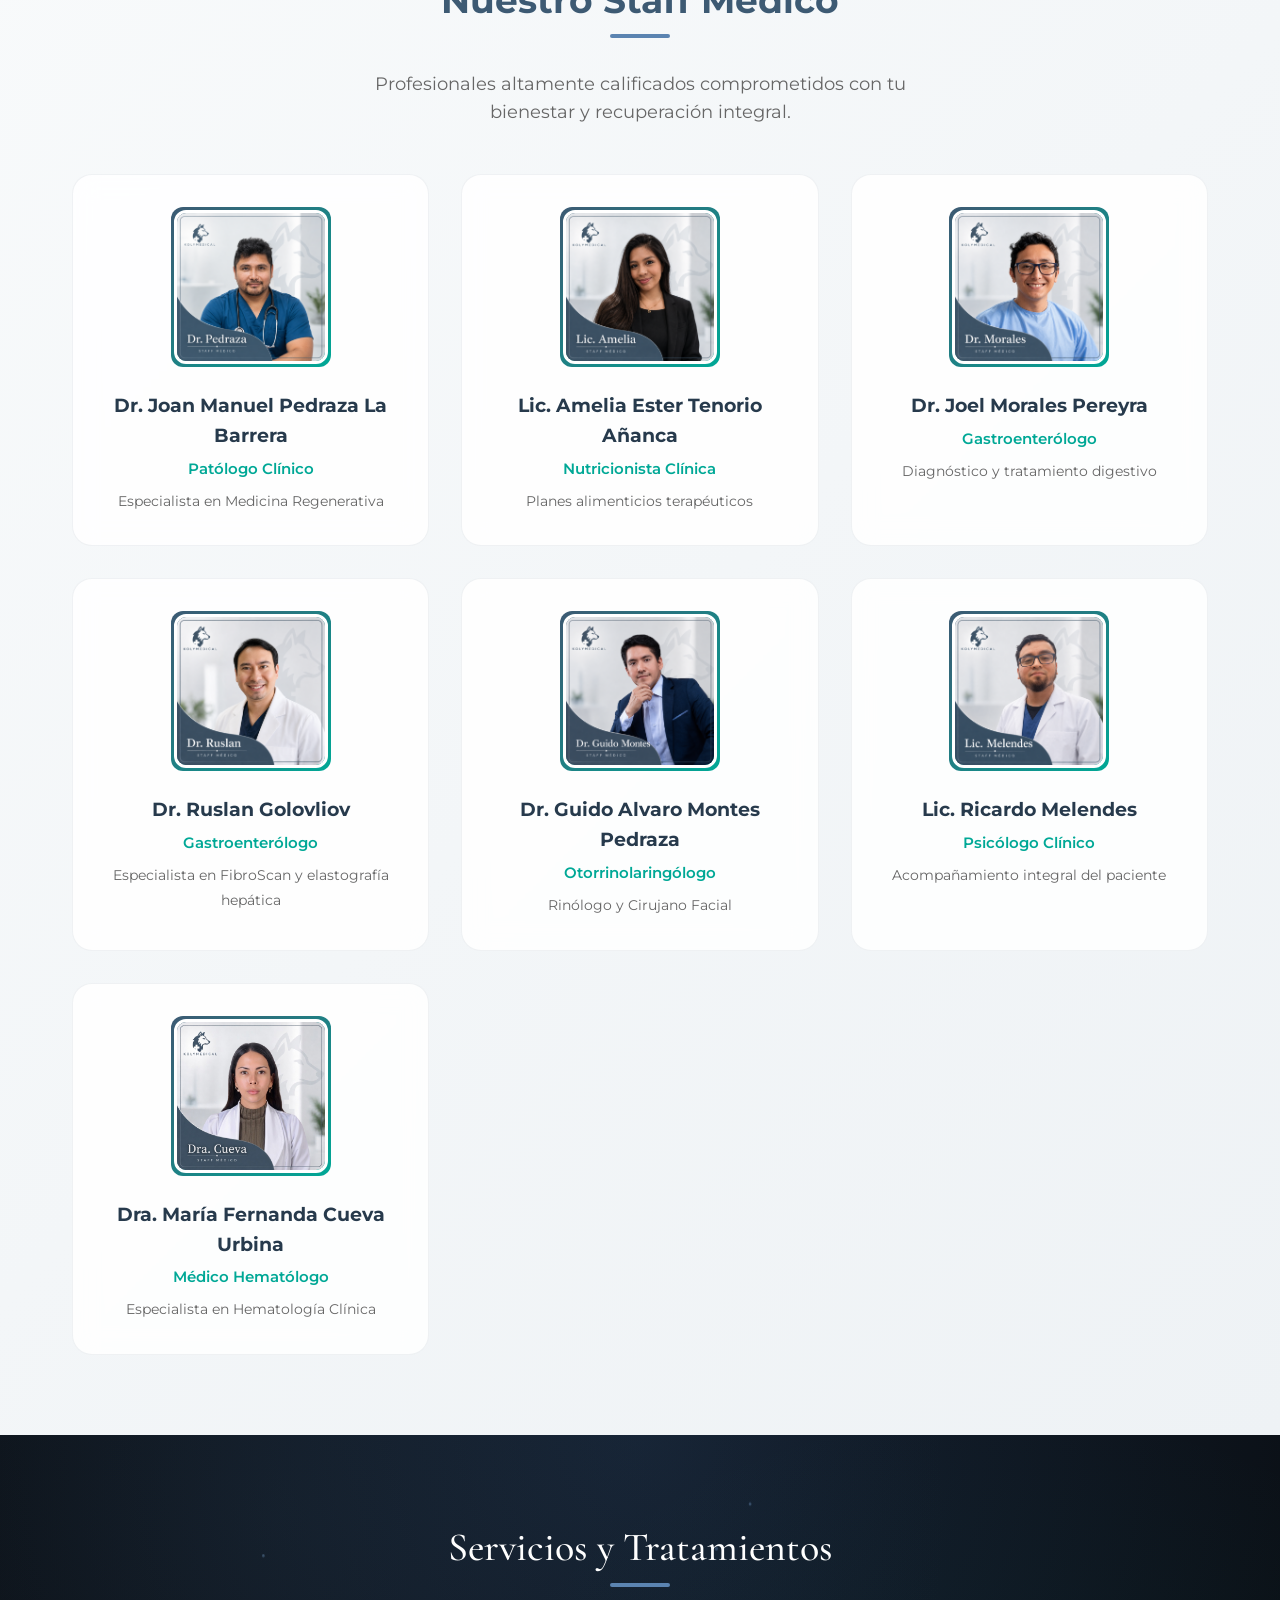
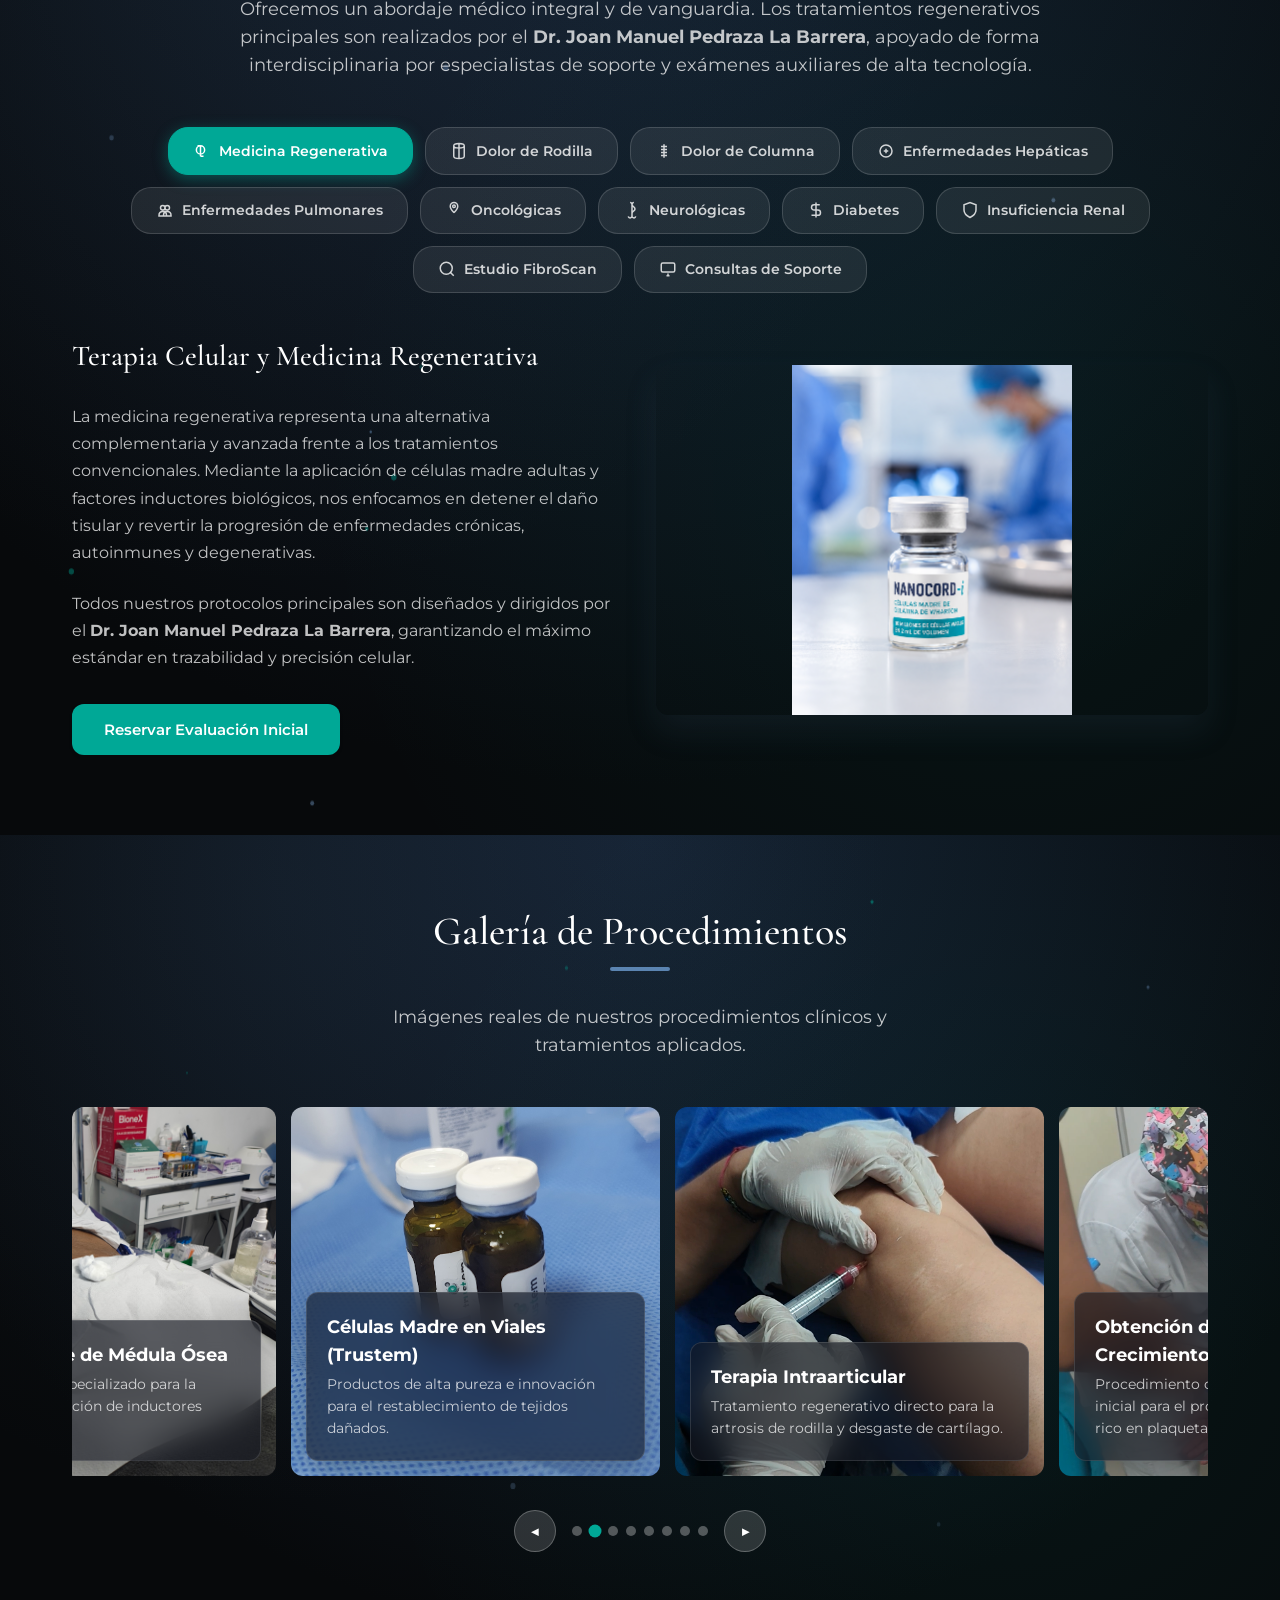
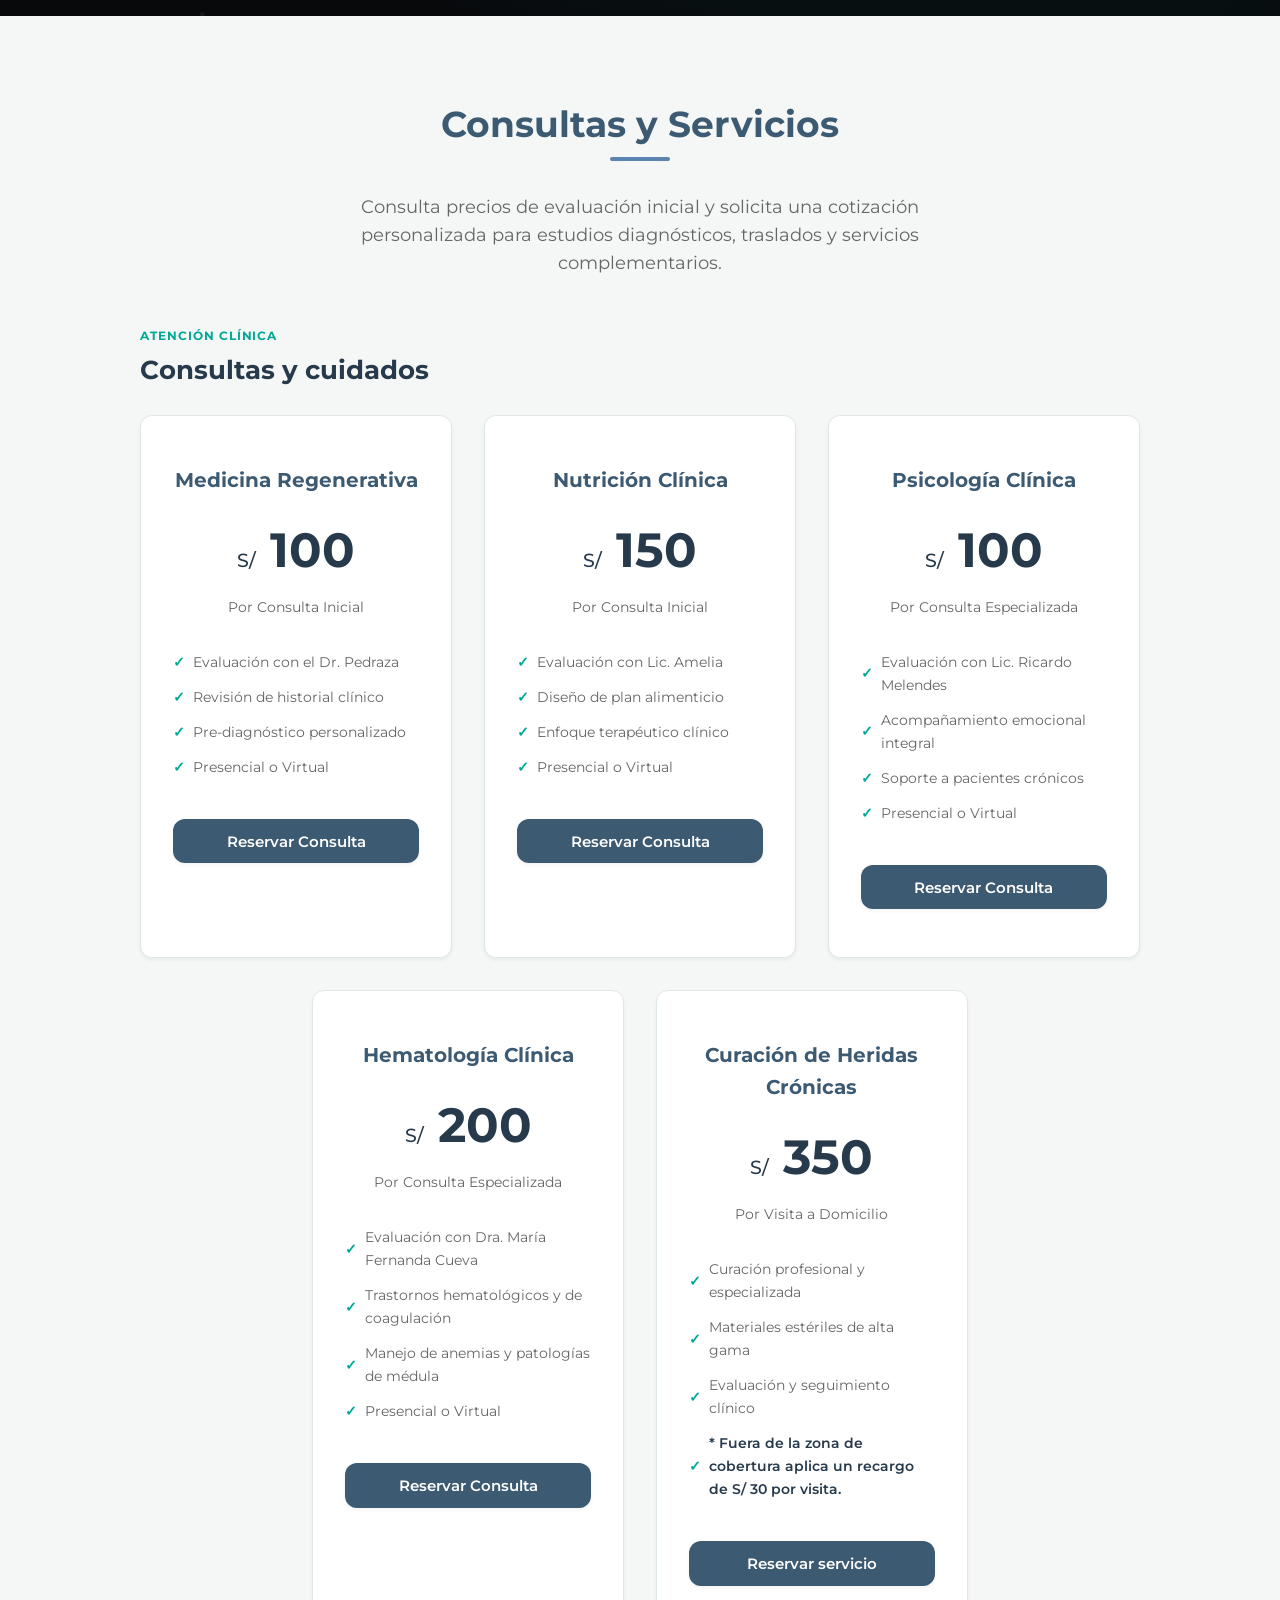
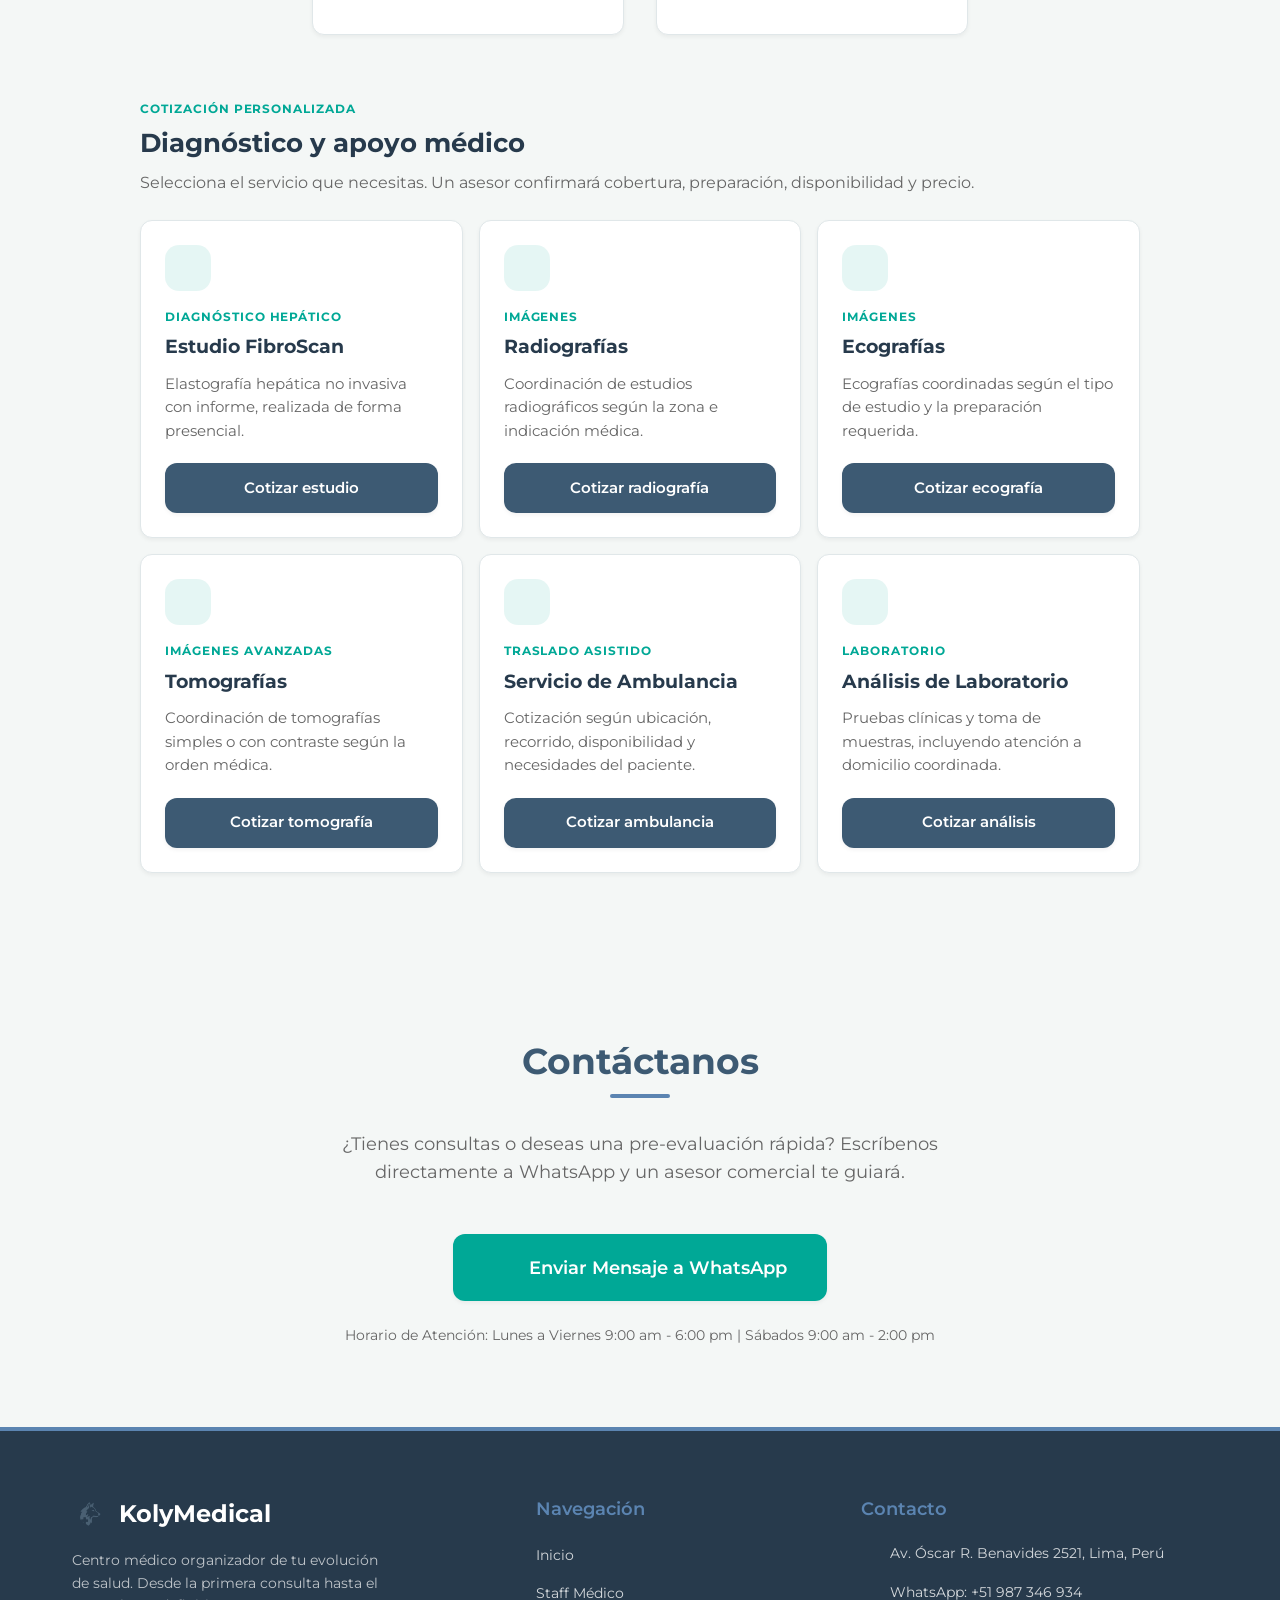
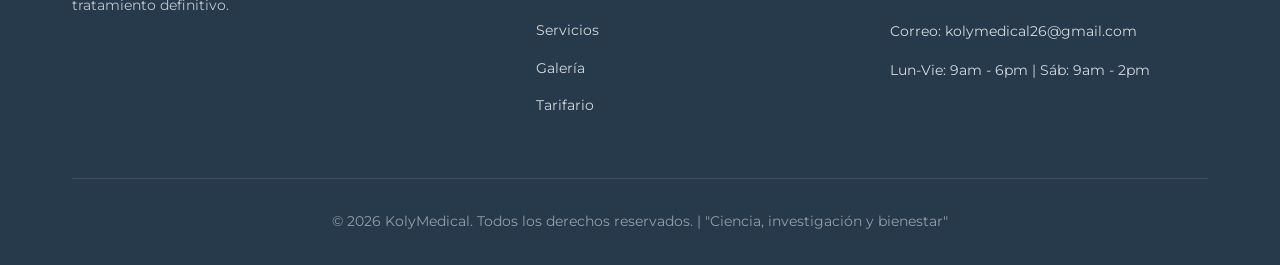
==== commit ccdc16db: "Prepare KolyTech multi-center admin and calendar UI" ====
--- a/kolymedical-web/index.html
+++ b/kolymedical-web/index.html
@@ -34,7 +34,7 @@
   <meta name="robots" content="index, follow">
   <link rel="canonical" href="https://kolymedical.lat/">
   <link rel="icon" type="image/png" href="Logosinfondo.png">
-  <link rel="stylesheet" href="styles.css?v=20260830b1">
+  <link rel="stylesheet" href="styles.css?v=20260924b1">
   <script src="https://unpkg.com/lucide@1.34.0/dist/umd/lucide.js"
     integrity="sha384-frWQkjuw7X/yo4G2C2YnAAbkHHi7uBnMwf577mOjXDG0me9gl8Yrdyu1BhvS7WX5" crossorigin="anonymous"></script>
 
@@ -1428,8 +1428,8 @@
   <!-- Supabase Client CDN -->
   <script src="https://cdn.jsdelivr.net/npm/@supabase/supabase-js@2.112.4/dist/umd/supabase.js"
     integrity="sha384-ysv13JVP3fufiEXfjML9OdCa/rRbMJvUBOWyor82wfuK8INNZAvmbxHgKIHi+oqz" crossorigin="anonymous"></script>
-  <script type="module" src="security-utils.mjs?v=20260830b1"></script>
-  <script src="app.js?v=20260830b1"></script>
+  <script type="module" src="security-utils.mjs?v=20260924b1"></script>
+  <script src="app.js?v=20260924b1"></script>
   <script>
     // Control de Menú Móvil
     const menuToggle = document.getElementById('mobile-menu-toggle');
--- a/kolymedical-web/styles.css
+++ b/kolymedical-web/styles.css
@@ -38,6 +38,72 @@
 
   --transition-fast: 0.2s ease;
   --transition-normal: 0.3s cubic-bezier(0.4, 0, 0.2, 1);
+}
+
+.platform-module-grid,
+.form-grid-2 {
+  display: grid;
+  grid-template-columns: repeat(2, minmax(0, 1fr));
+  gap: 1rem;
+}
+
+.platform-module-grid {
+  grid-template-columns: repeat(auto-fit, minmax(210px, 1fr));
+}
+
+.platform-module-grid label {
+  display: flex;
+  align-items: center;
+  gap: .55rem;
+  padding: .75rem;
+  border: 1px solid var(--color-border);
+  border-radius: var(--border-radius-sm);
+  background: var(--color-bg-light);
+  color: var(--color-text-dark);
+  cursor: pointer;
+}
+
+.platform-module-grid input { accent-color: var(--color-accent); }
+
+.catalog-import-launch {
+  display: flex;
+  align-items: center;
+  justify-content: space-between;
+  gap: 1rem;
+  padding: .9rem 1rem;
+  margin: .5rem 0 1rem;
+  border: 1px solid var(--color-border);
+  border-radius: var(--border-radius-sm);
+  background: var(--color-bg-light);
+}
+
+.catalog-import-launch p,
+.catalog-import-panel .admin-card-header p,
+.catalog-import-overflow { margin: .25rem 0 0; color: var(--color-text-muted); font-size: .8rem; }
+
+.catalog-import-panel {
+  padding: 1rem;
+  margin-bottom: 1rem;
+  border: 1px solid var(--color-border);
+  border-radius: var(--border-radius-sm);
+  background: var(--color-bg-card);
+}
+
+.catalog-import-panel[hidden] { display: none; }
+.catalog-import-defaults { display: grid; grid-template-columns: repeat(3, minmax(0, 1fr)); gap: .75rem; }
+.catalog-import-defaults .form-group { margin-bottom: .75rem; }
+.catalog-import-invalid { color: var(--color-danger); font-size: .78rem; }
+.catalog-import-valid { color: var(--color-success); font-size: .78rem; }
+.catalog-import-errors { margin-top: .75rem; color: var(--color-danger); font-size: .82rem; }
+.catalog-import-errors ul { max-height: 180px; overflow: auto; margin: .5rem 0 0; padding-left: 1.25rem; }
+
+@media (max-width: 760px) {
+  .catalog-import-launch { align-items: flex-start; flex-direction: column; }
+  .catalog-import-defaults { grid-template-columns: 1fr; gap: .25rem; }
+}
+
+@media (max-width: 680px) {
+  .form-grid-2 { grid-template-columns: 1fr; gap: .25rem; }
 }
 
 /* Boletín público */
@@ -853,7 +919,176 @@
   text-decoration: none;
 }
 
+.consultory-offer-section {
+  background: linear-gradient(180deg, #f7fafb 0%, #edf5f5 100%);
+  scroll-margin-top: 6rem;
+}
+
+.consultory-offer-intro {
+  max-width: 760px;
+  margin: 0 auto 2.5rem;
+}
+
+.consultory-offers {
+  display: grid;
+  grid-template-columns: repeat(3, minmax(0, 1fr));
+  gap: 1.25rem;
+  max-width: 1120px;
+  margin: 0 auto;
+  align-items: stretch;
+}
+
+.consultory-offer-card {
+  display: flex;
+  flex-direction: column;
+  padding: 2rem;
+  background: #ffffff;
+  border: 1px solid var(--color-border);
+  border-radius: var(--border-radius-md);
+  box-shadow: var(--shadow-sm);
+  min-height: 100%;
+  position: relative;
+  transition: transform var(--transition-normal), box-shadow var(--transition-normal), border-color var(--transition-normal);
+}
+
+.consultory-offer-card:hover {
+  transform: translateY(-4px);
+  border-color: rgba(0, 168, 150, 0.42);
+  box-shadow: var(--shadow-md);
+}
+
+.consultory-offer-card--featured {
+  border: 2px solid var(--color-accent);
+  box-shadow: 0 14px 35px rgba(0, 168, 150, 0.16);
+}
+
+.consultory-offer-label {
+  align-self: flex-start;
+  margin-bottom: 1rem;
+  padding: 0.3rem 0.65rem;
+  border-radius: 999px;
+  background: rgba(0, 168, 150, 0.1);
+  color: var(--color-primary-dark);
+  font-size: 0.72rem;
+  font-weight: 700;
+  letter-spacing: 0.08em;
+  text-transform: uppercase;
+}
+
+.consultory-offer-card h3 {
+  margin: 0 0 1rem;
+  color: var(--color-primary-dark);
+  font-size: 1.35rem;
+}
+
+.consultory-offer-price {
+  color: var(--color-primary-dark);
+  font-size: 2.35rem;
+  font-weight: 800;
+  line-height: 1.1;
+  white-space: nowrap;
+}
+
+.consultory-offer-price span {
+  color: var(--color-accent);
+  font-size: 0.85rem;
+  font-weight: 700;
+  letter-spacing: 0.04em;
+  vertical-align: middle;
+}
+
+.consultory-offer-price small {
+  color: var(--color-text-muted);
+  font-size: 0.8rem;
+  font-weight: 500;
+}
+
+.consultory-offer-price--custom {
+  font-size: 1.95rem;
+}
+
+.consultory-offer-price--custom span {
+  display: block;
+  margin-bottom: 0.2rem;
+  font-size: 0.8rem;
+}
+
+.consultory-offer-description {
+  min-height: 4.5rem;
+  margin: 1rem 0 1.25rem;
+  color: var(--color-text-muted);
+  font-size: 0.92rem;
+  line-height: 1.55;
+}
+
+.consultory-offer-features {
+  flex: 1;
+  margin: 0 0 1.75rem;
+  padding: 0;
+  list-style: none;
+}
+
+.consultory-offer-features li {
+  display: flex;
+  gap: 0.55rem;
+  margin-bottom: 0.75rem;
+  color: var(--color-text-muted);
+  font-size: 0.88rem;
+  line-height: 1.4;
+}
+
+.consultory-offer-features li::before {
+  content: '✓';
+  flex: 0 0 auto;
+  color: var(--color-accent);
+  font-weight: 800;
+}
+
+.consultory-offer-action {
+  width: 100%;
+  justify-content: center;
+  text-decoration: none;
+}
+
+.consultory-offer-note {
+  display: grid;
+  grid-template-columns: repeat(2, minmax(0, 1fr));
+  gap: 1rem;
+  max-width: 1120px;
+  margin: 2rem auto 0;
+  padding: 1.25rem 1.5rem;
+  background: rgba(255, 255, 255, 0.78);
+  border: 1px solid rgba(0, 168, 150, 0.18);
+  border-radius: var(--border-radius-md);
+}
+
+.consultory-offer-note strong {
+  color: var(--color-primary-dark);
+  font-size: 0.95rem;
+}
+
+.consultory-offer-note p {
+  margin: 0.4rem 0 0;
+  color: var(--color-text-muted);
+  font-size: 0.86rem;
+  line-height: 1.5;
+}
+
+.consultory-offer-disclaimer {
+  max-width: 900px;
+  margin: 1.25rem auto 0;
+  color: var(--color-text-muted);
+  font-size: 0.78rem;
+  line-height: 1.5;
+  text-align: center;
+}
+
 @media (max-width: 900px) {
+  .consultory-offers {
+    grid-template-columns: 1fr;
+    max-width: 560px;
+  }
+
   .support-services-grid {
     grid-template-columns: repeat(2, minmax(0, 1fr));
   }
@@ -870,6 +1105,11 @@
 
   .support-service-card {
     min-height: auto;
+  }
+
+  .consultory-offer-note {
+    grid-template-columns: 1fr;
+    padding: 1.1rem;
   }
 }
 
@@ -1538,6 +1778,49 @@
 .login-card .btn-primary:hover {
   box-shadow: 0 0 20px rgba(0, 168, 150, 0.3) !important;
   transform: translateY(-1px) !important;
+}
+
+.login-options {
+  display: flex;
+  align-items: center;
+  justify-content: space-between;
+  gap: 0.75rem;
+  margin: -0.75rem 0 1.5rem;
+  color: rgba(255, 255, 255, 0.65);
+  font-size: 0.78rem;
+}
+
+.remember-user-control {
+  display: inline-flex !important;
+  align-items: center;
+  gap: 0.5rem;
+  margin: 0 !important;
+  color: rgba(255, 255, 255, 0.8) !important;
+  cursor: pointer;
+  white-space: nowrap;
+}
+
+.remember-user-control input {
+  width: 1rem;
+  height: 1rem;
+  margin: 0;
+  accent-color: var(--color-primary);
+}
+
+.login-options small {
+  text-align: right;
+  line-height: 1.35;
+}
+
+@media (max-width: 520px) {
+  .login-options {
+    align-items: flex-start;
+    flex-direction: column;
+  }
+
+  .login-options small {
+    text-align: left;
+  }
 }
 
 /* Animaciones */
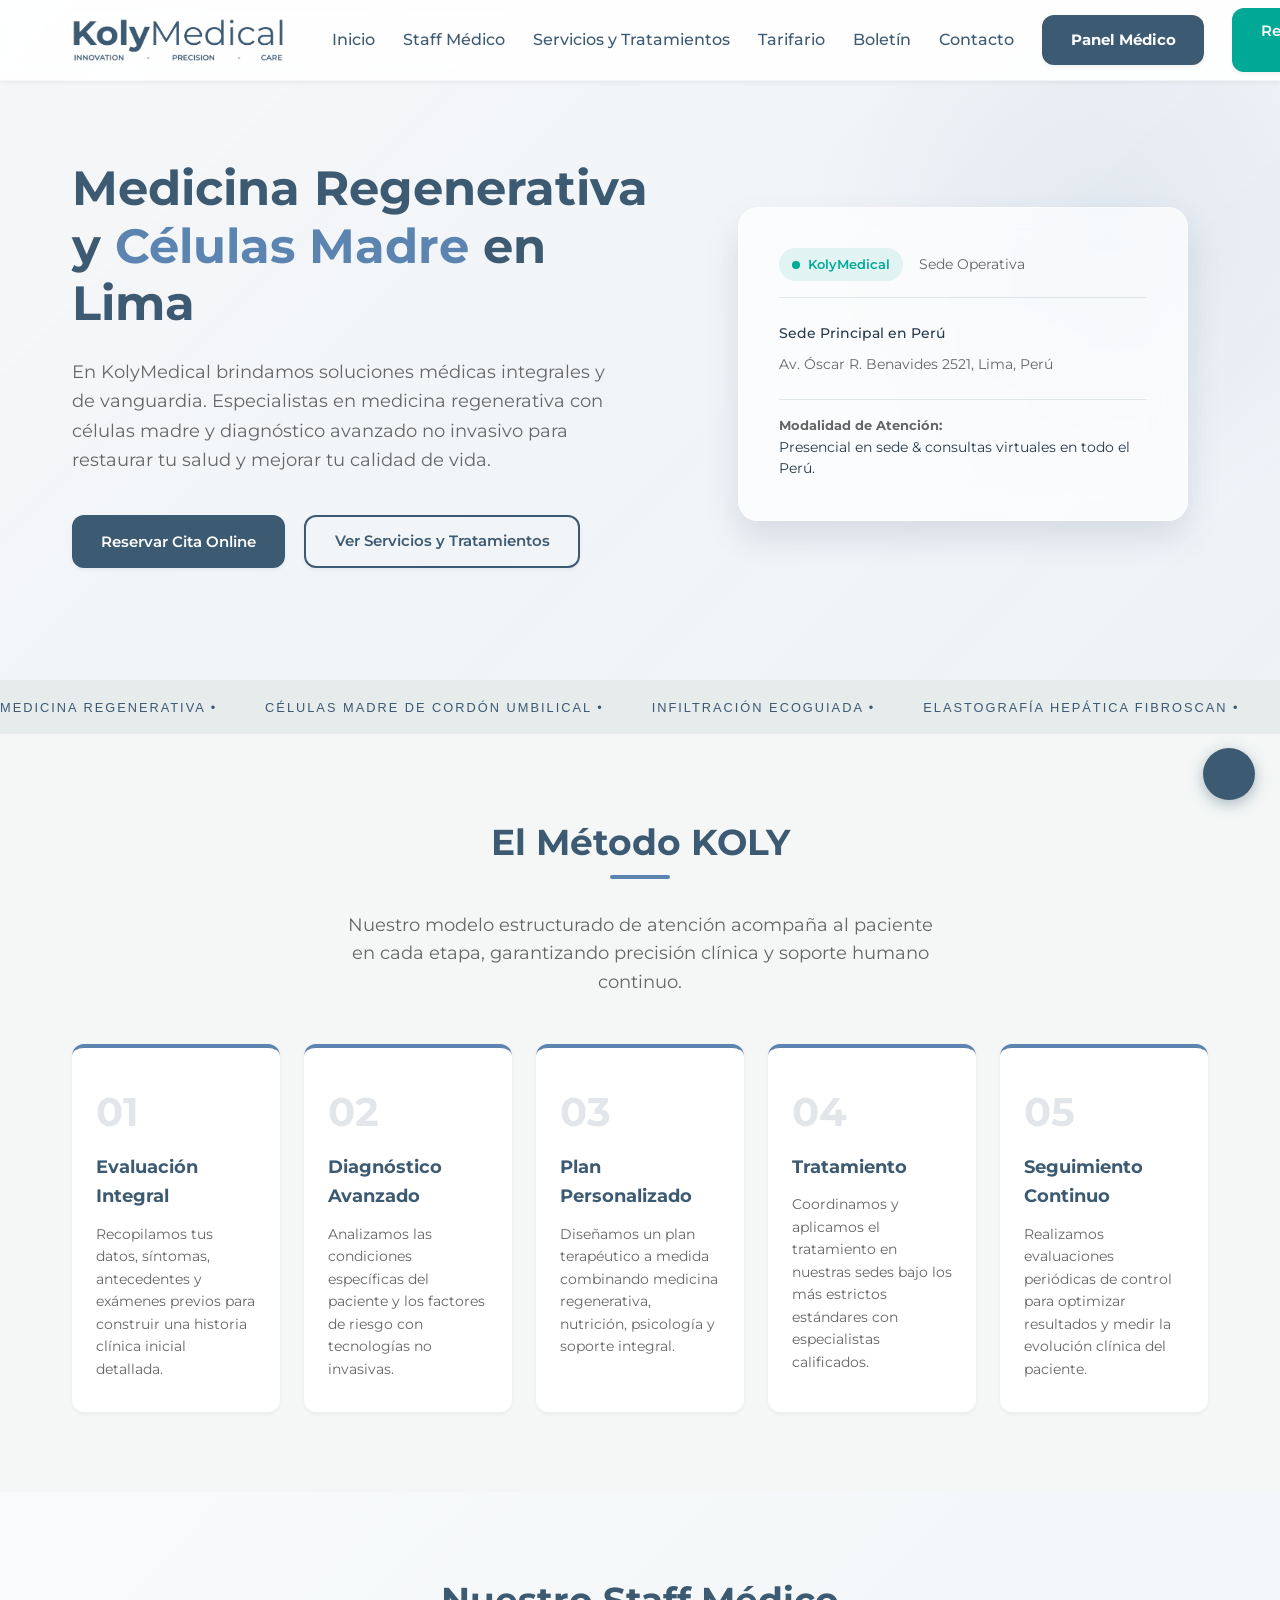
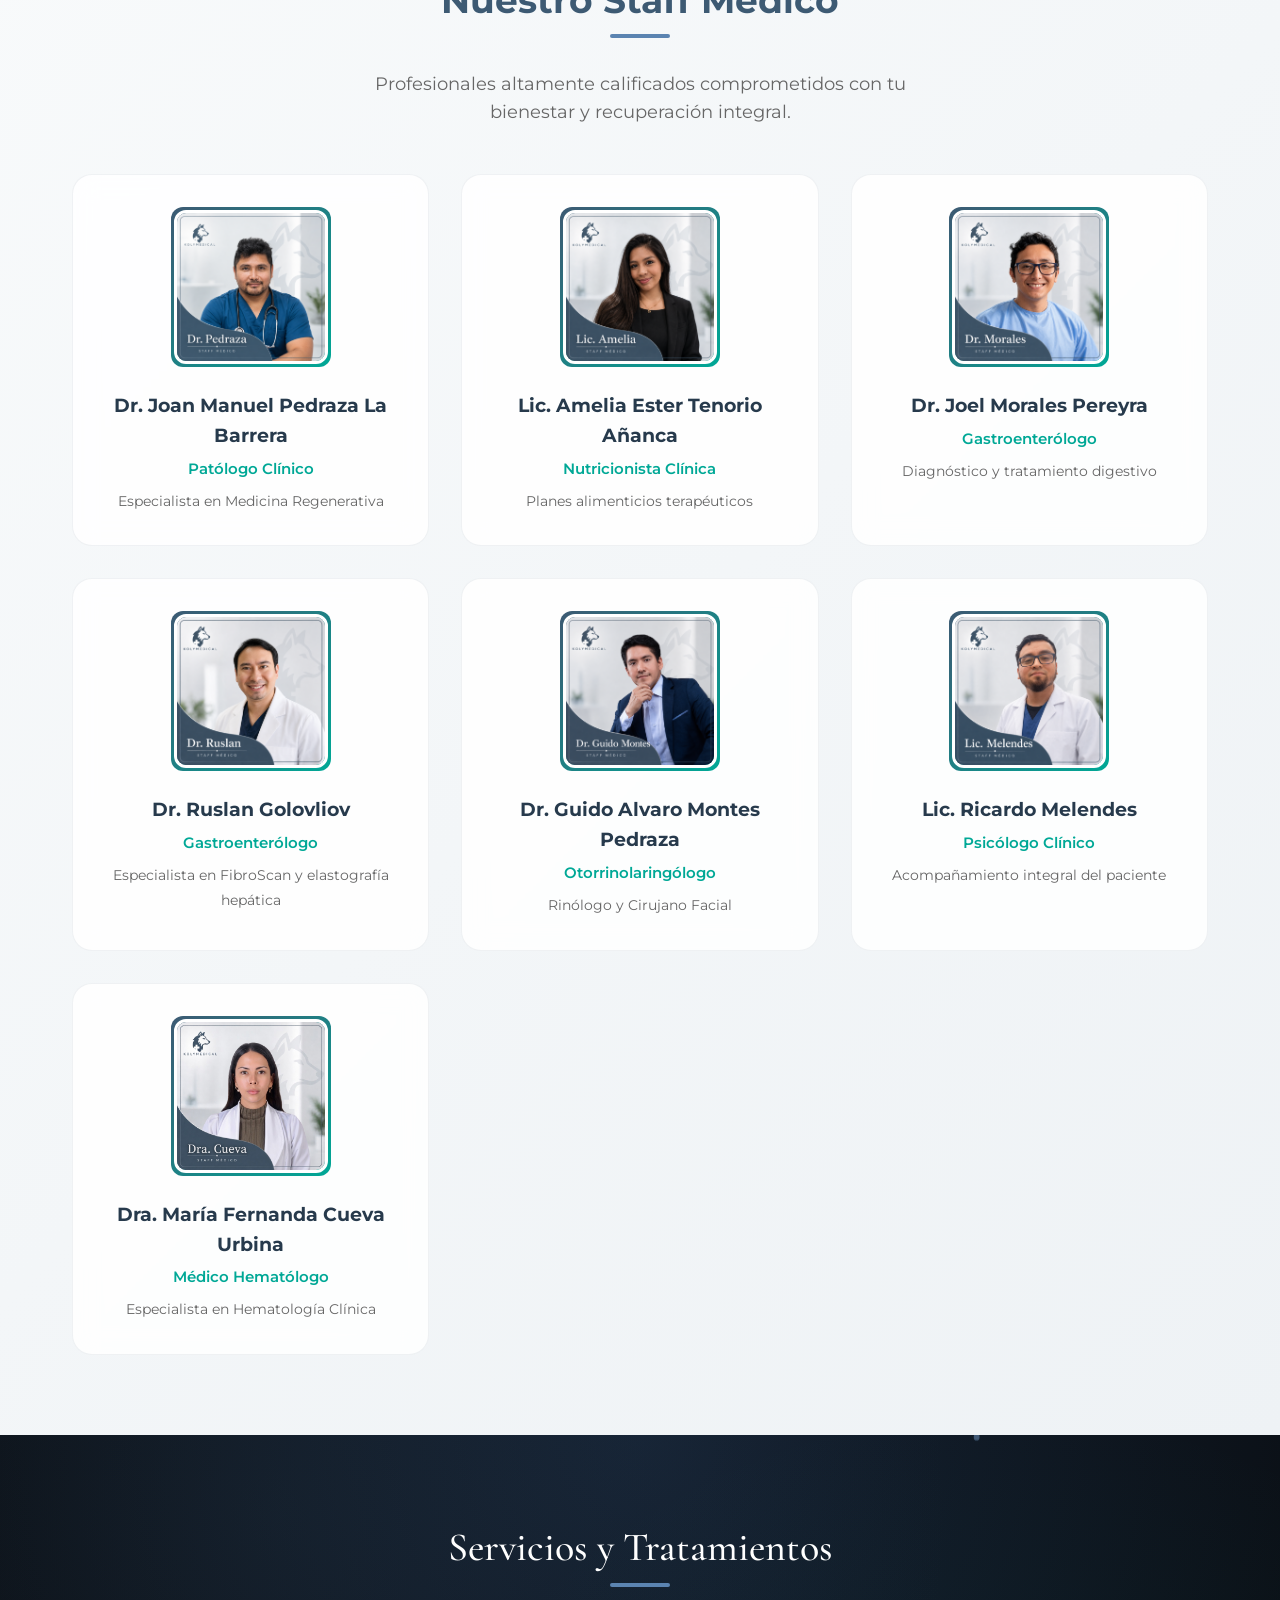
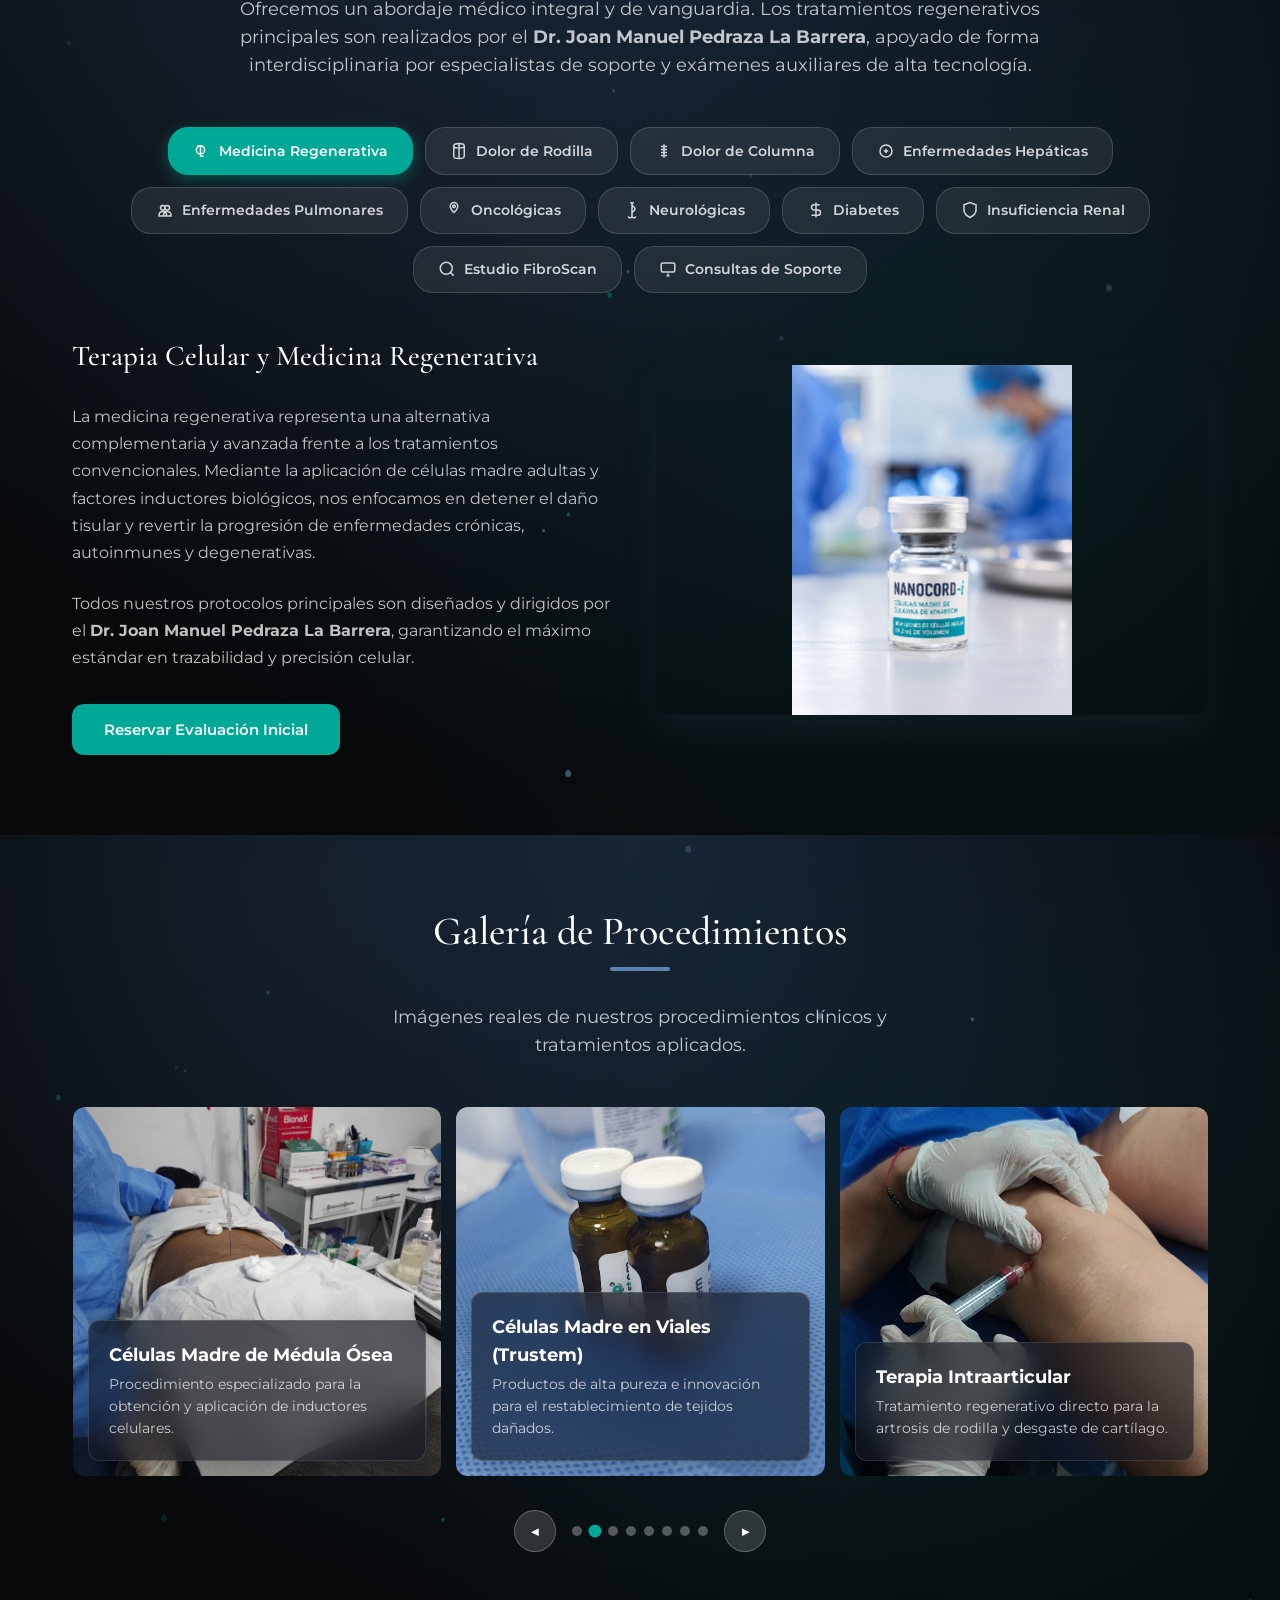
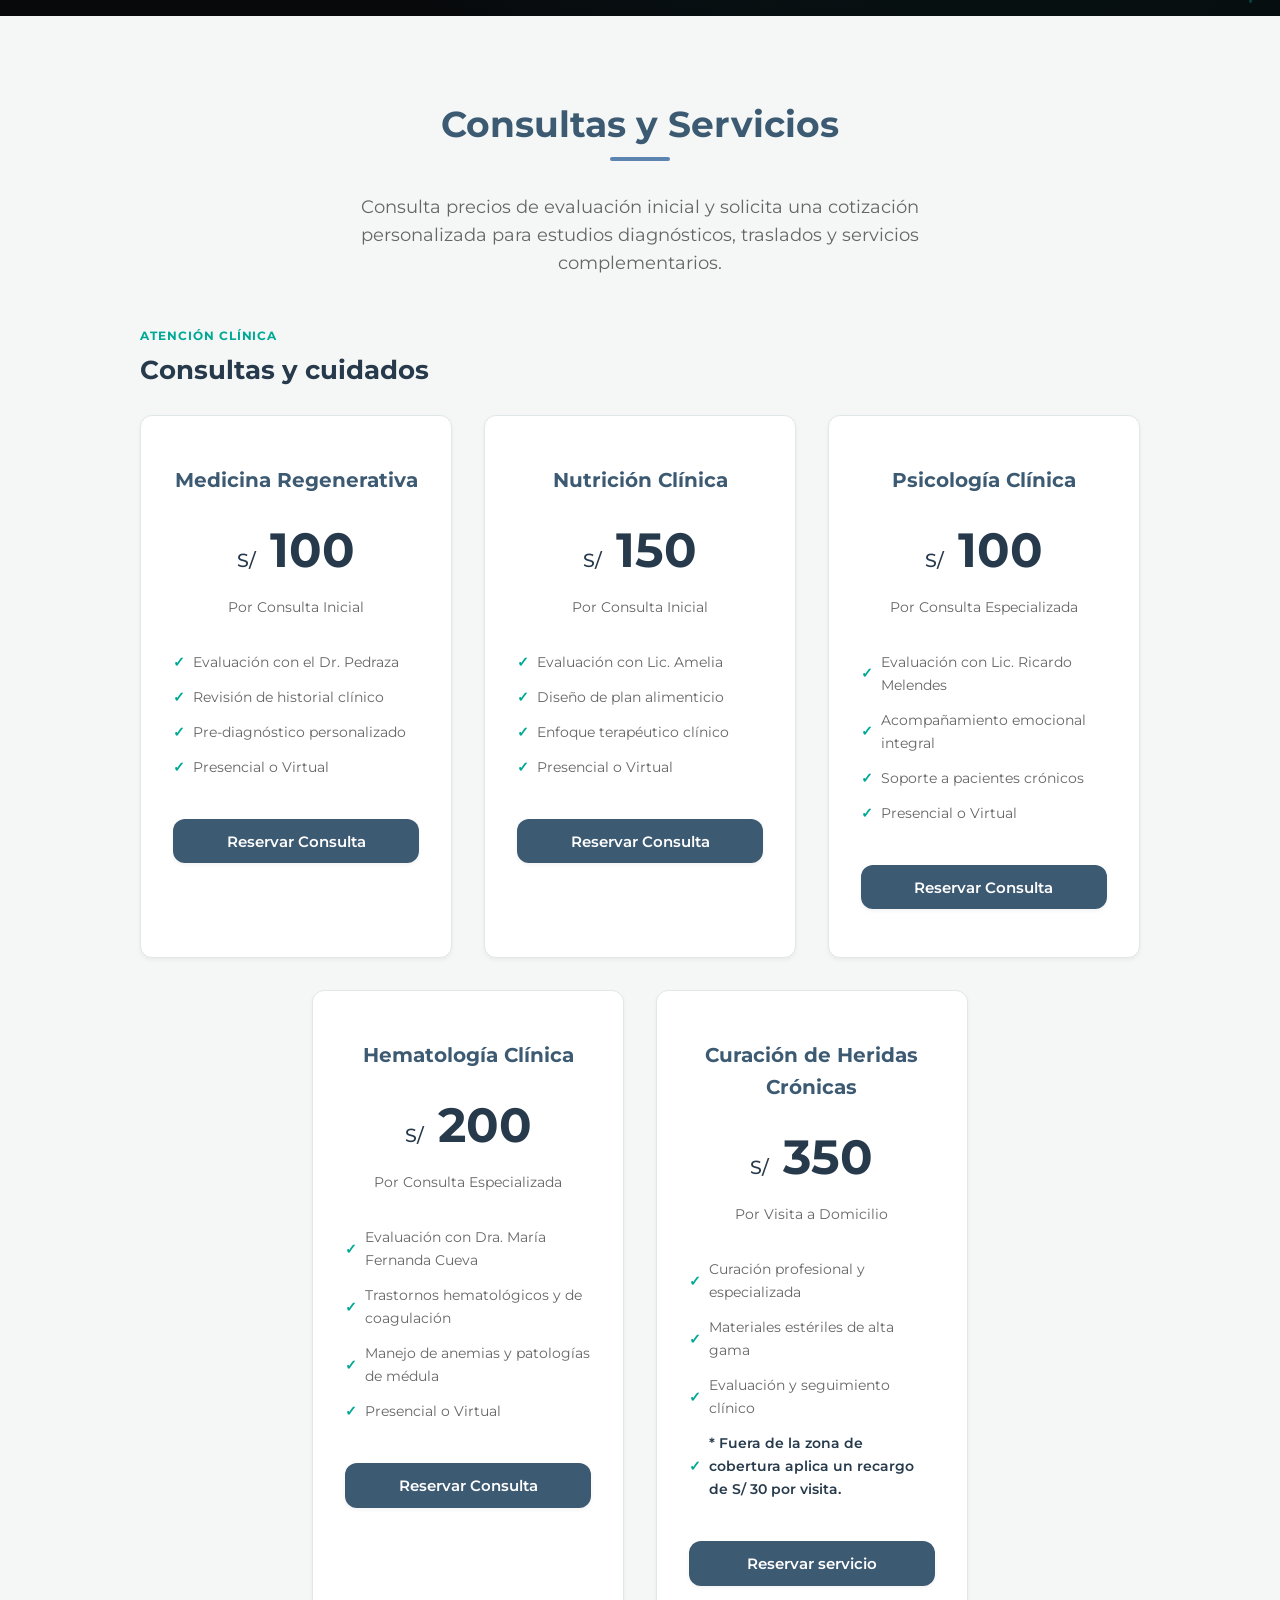
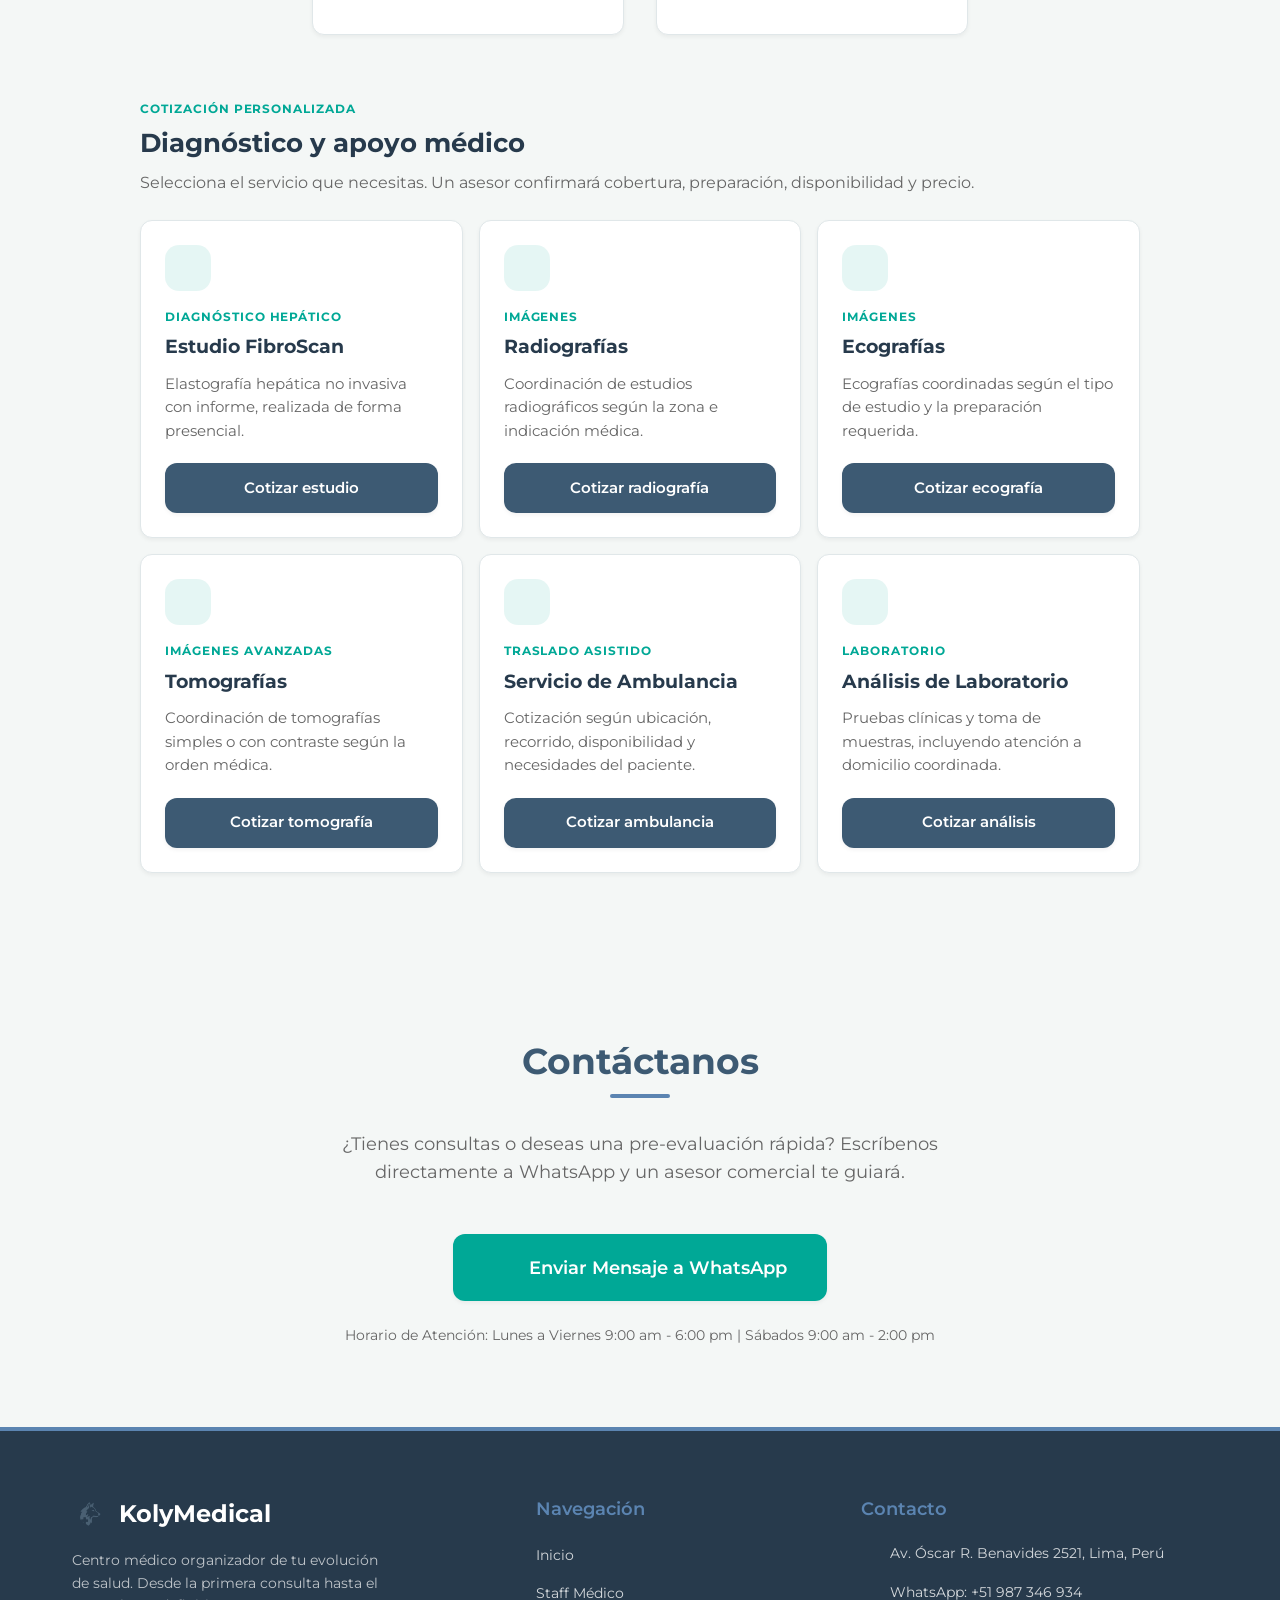
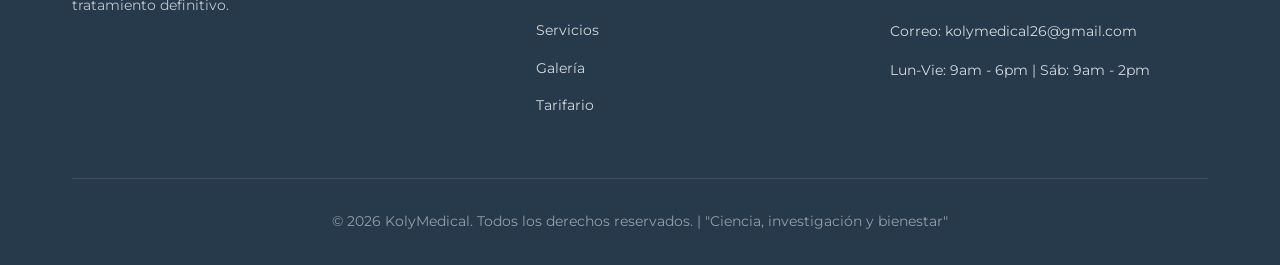
==== commit 6a508661: "Fix KolyTech superadmin staff invitations" ====
--- a/kolymedical-web/index.html
+++ b/kolymedical-web/index.html
@@ -34,7 +34,7 @@
   <meta name="robots" content="index, follow">
   <link rel="canonical" href="https://kolymedical.lat/">
   <link rel="icon" type="image/png" href="Logosinfondo.png">
-  <link rel="stylesheet" href="styles.css?v=20260924b1">
+  <link rel="stylesheet" href="styles.css?v=20260930-kathya-creation1">
   <script src="https://unpkg.com/lucide@1.34.0/dist/umd/lucide.js"
     integrity="sha384-frWQkjuw7X/yo4G2C2YnAAbkHHi7uBnMwf577mOjXDG0me9gl8Yrdyu1BhvS7WX5" crossorigin="anonymous"></script>
 
@@ -1428,8 +1428,8 @@
   <!-- Supabase Client CDN -->
   <script src="https://cdn.jsdelivr.net/npm/@supabase/supabase-js@2.112.4/dist/umd/supabase.js"
     integrity="sha384-ysv13JVP3fufiEXfjML9OdCa/rRbMJvUBOWyor82wfuK8INNZAvmbxHgKIHi+oqz" crossorigin="anonymous"></script>
-  <script type="module" src="security-utils.mjs?v=20260924b1"></script>
-  <script src="app.js?v=20260924b1"></script>
+  <script type="module" src="security-utils.mjs?v=20260930-kathya-creation1"></script>
+  <script src="app.js?v=20260930-kathya-creation1"></script>
   <script>
     // Control de Menú Móvil
     const menuToggle = document.getElementById('mobile-menu-toggle');
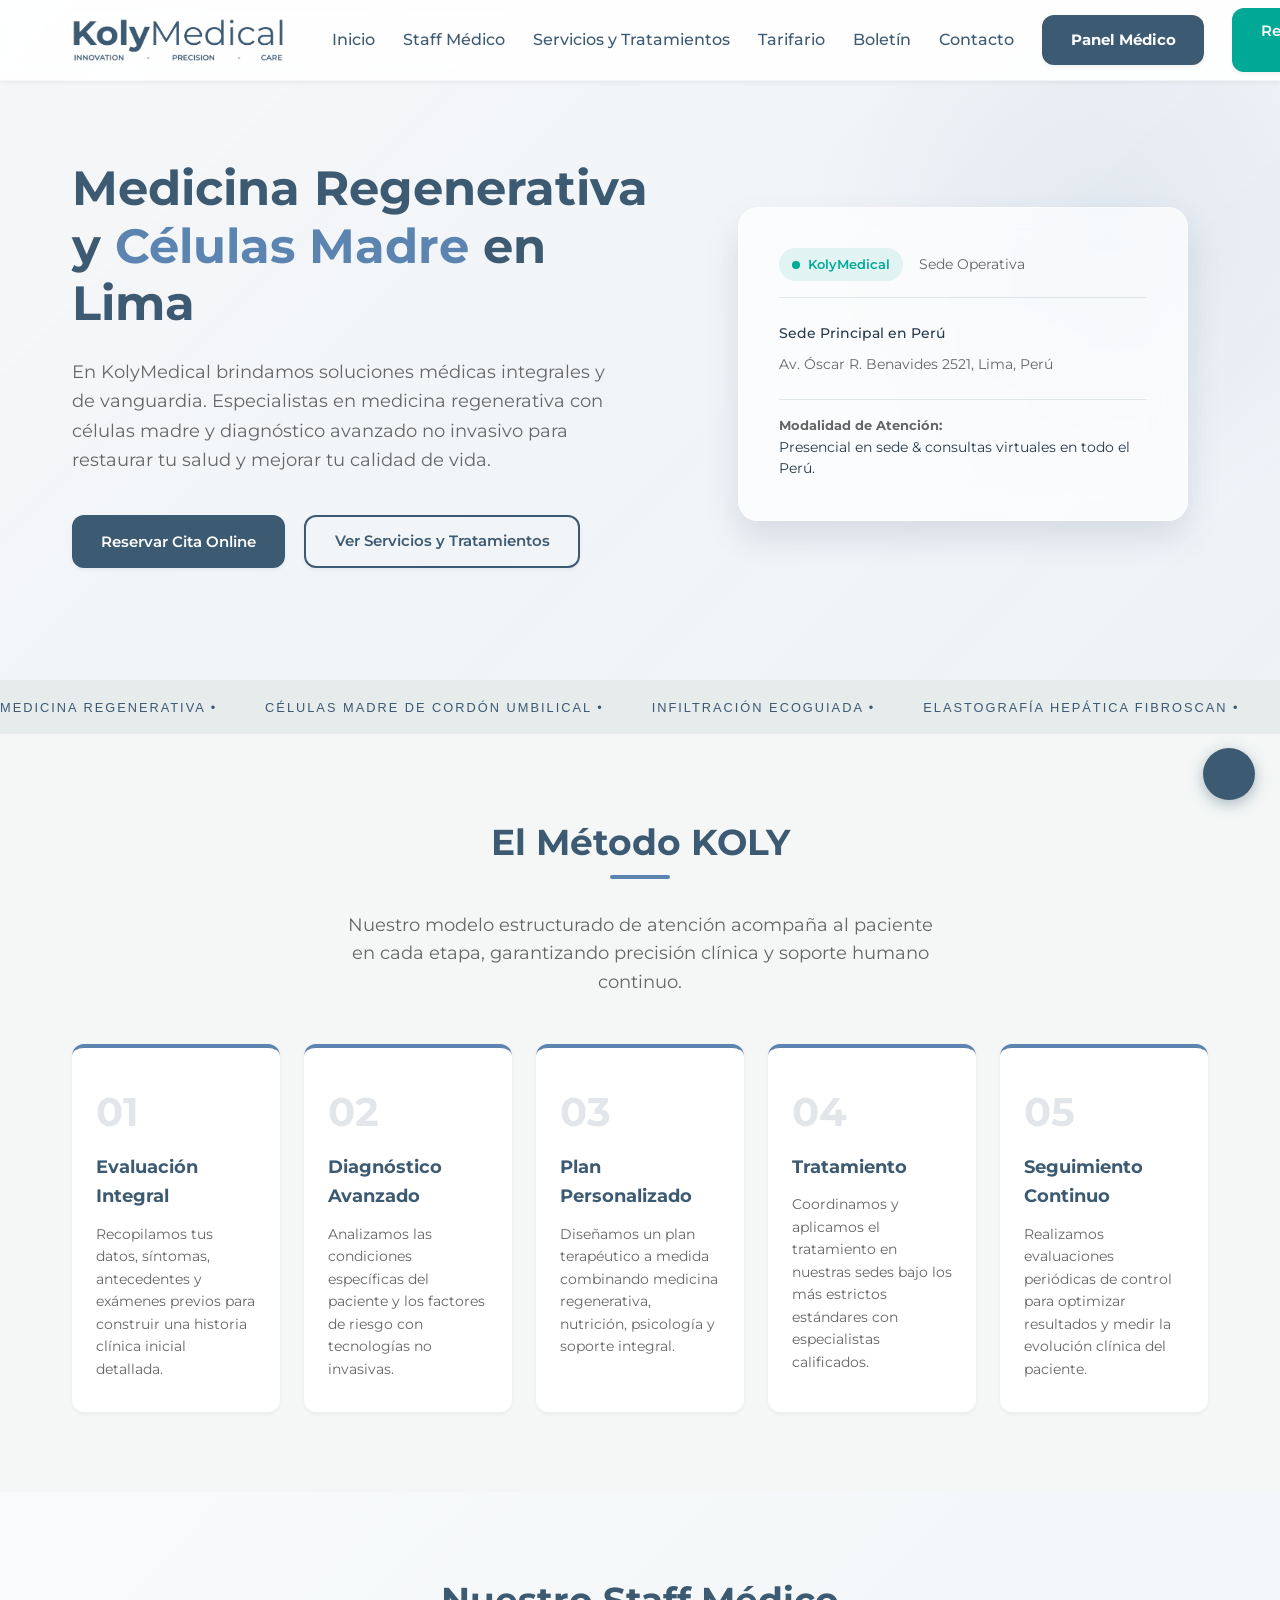
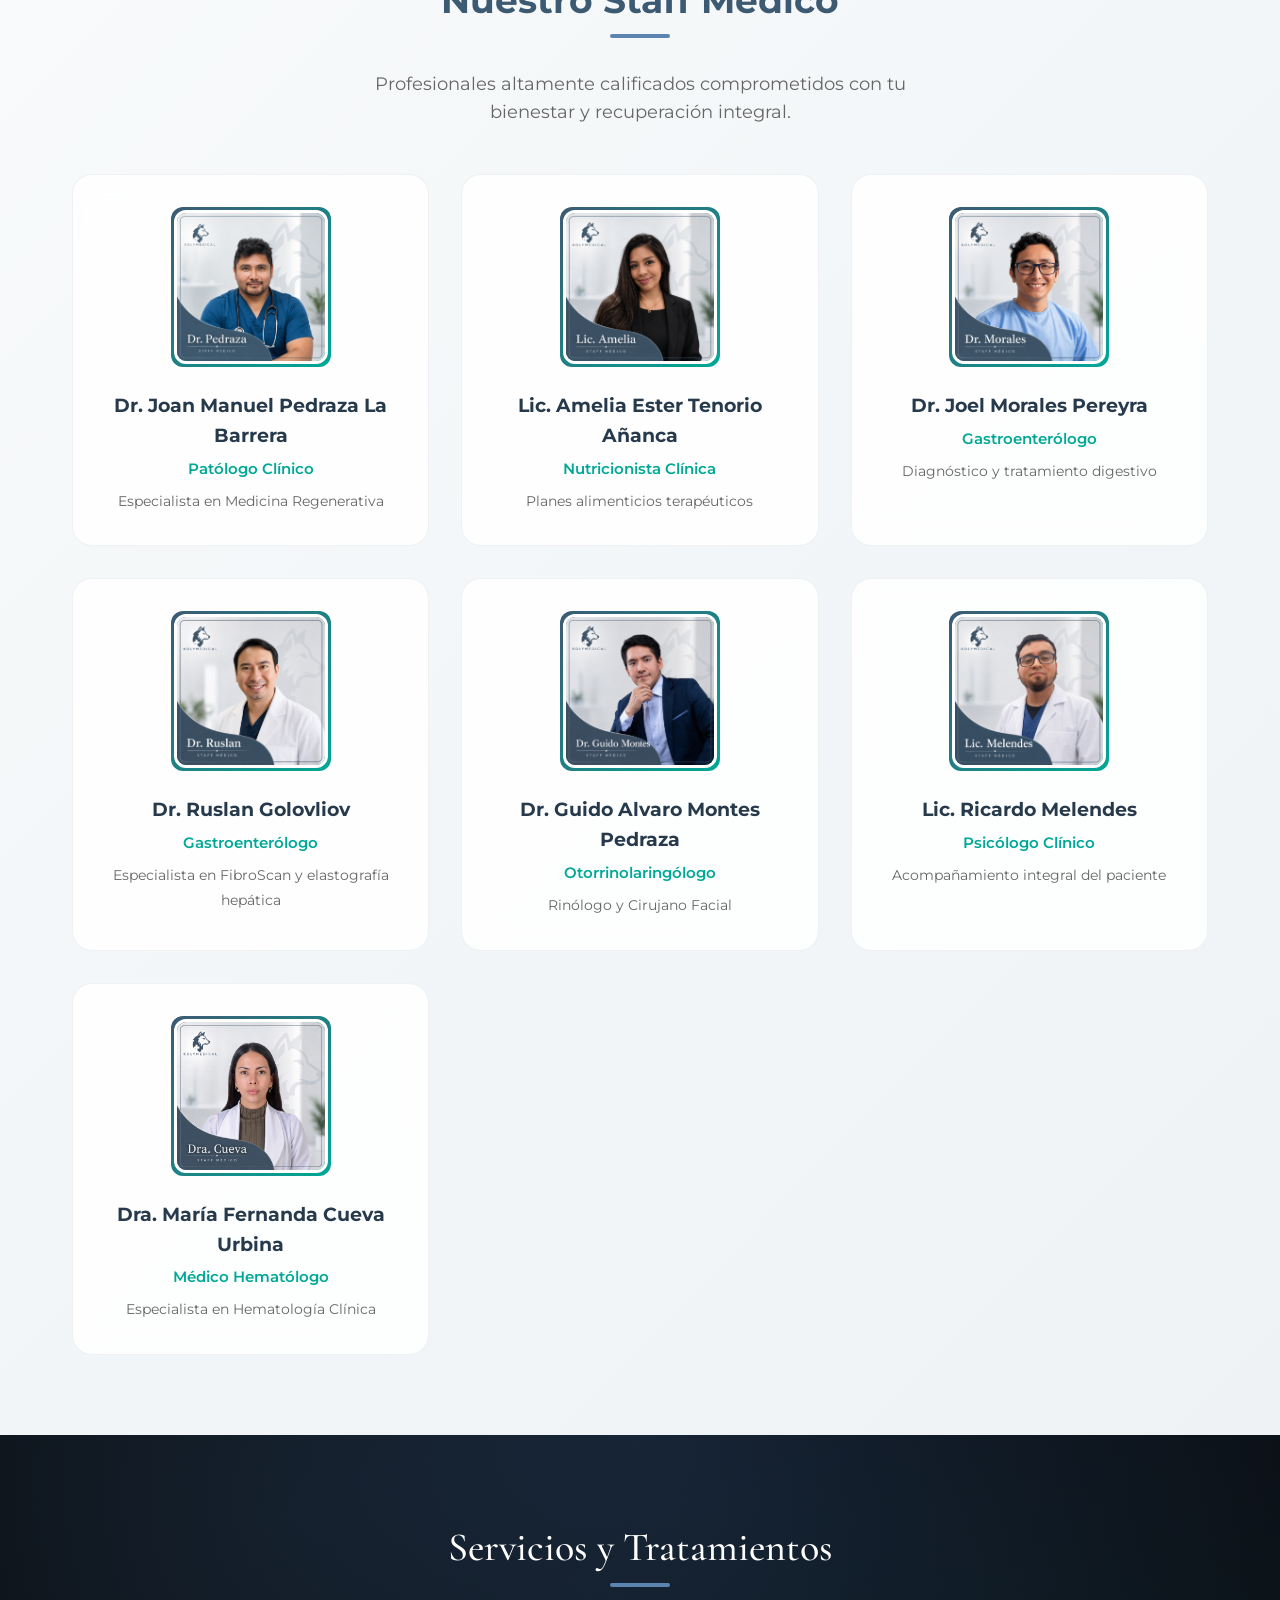
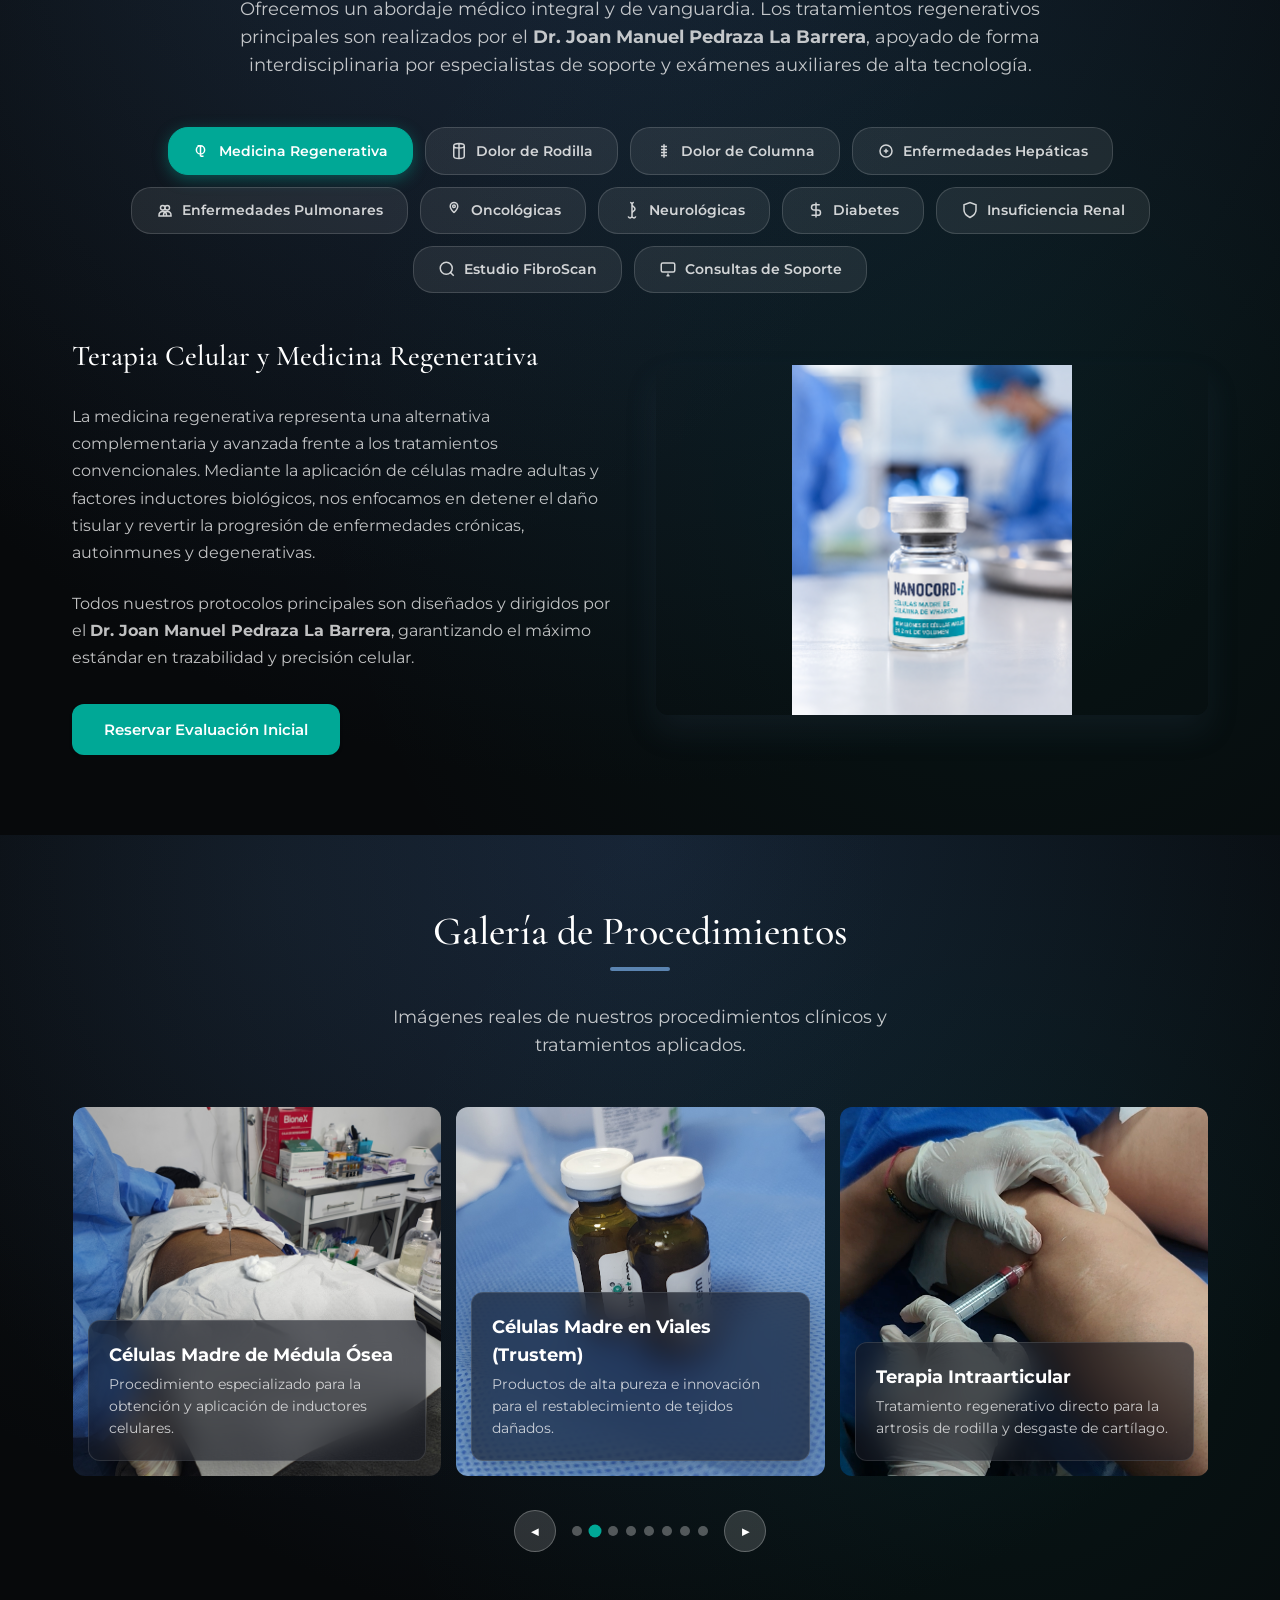
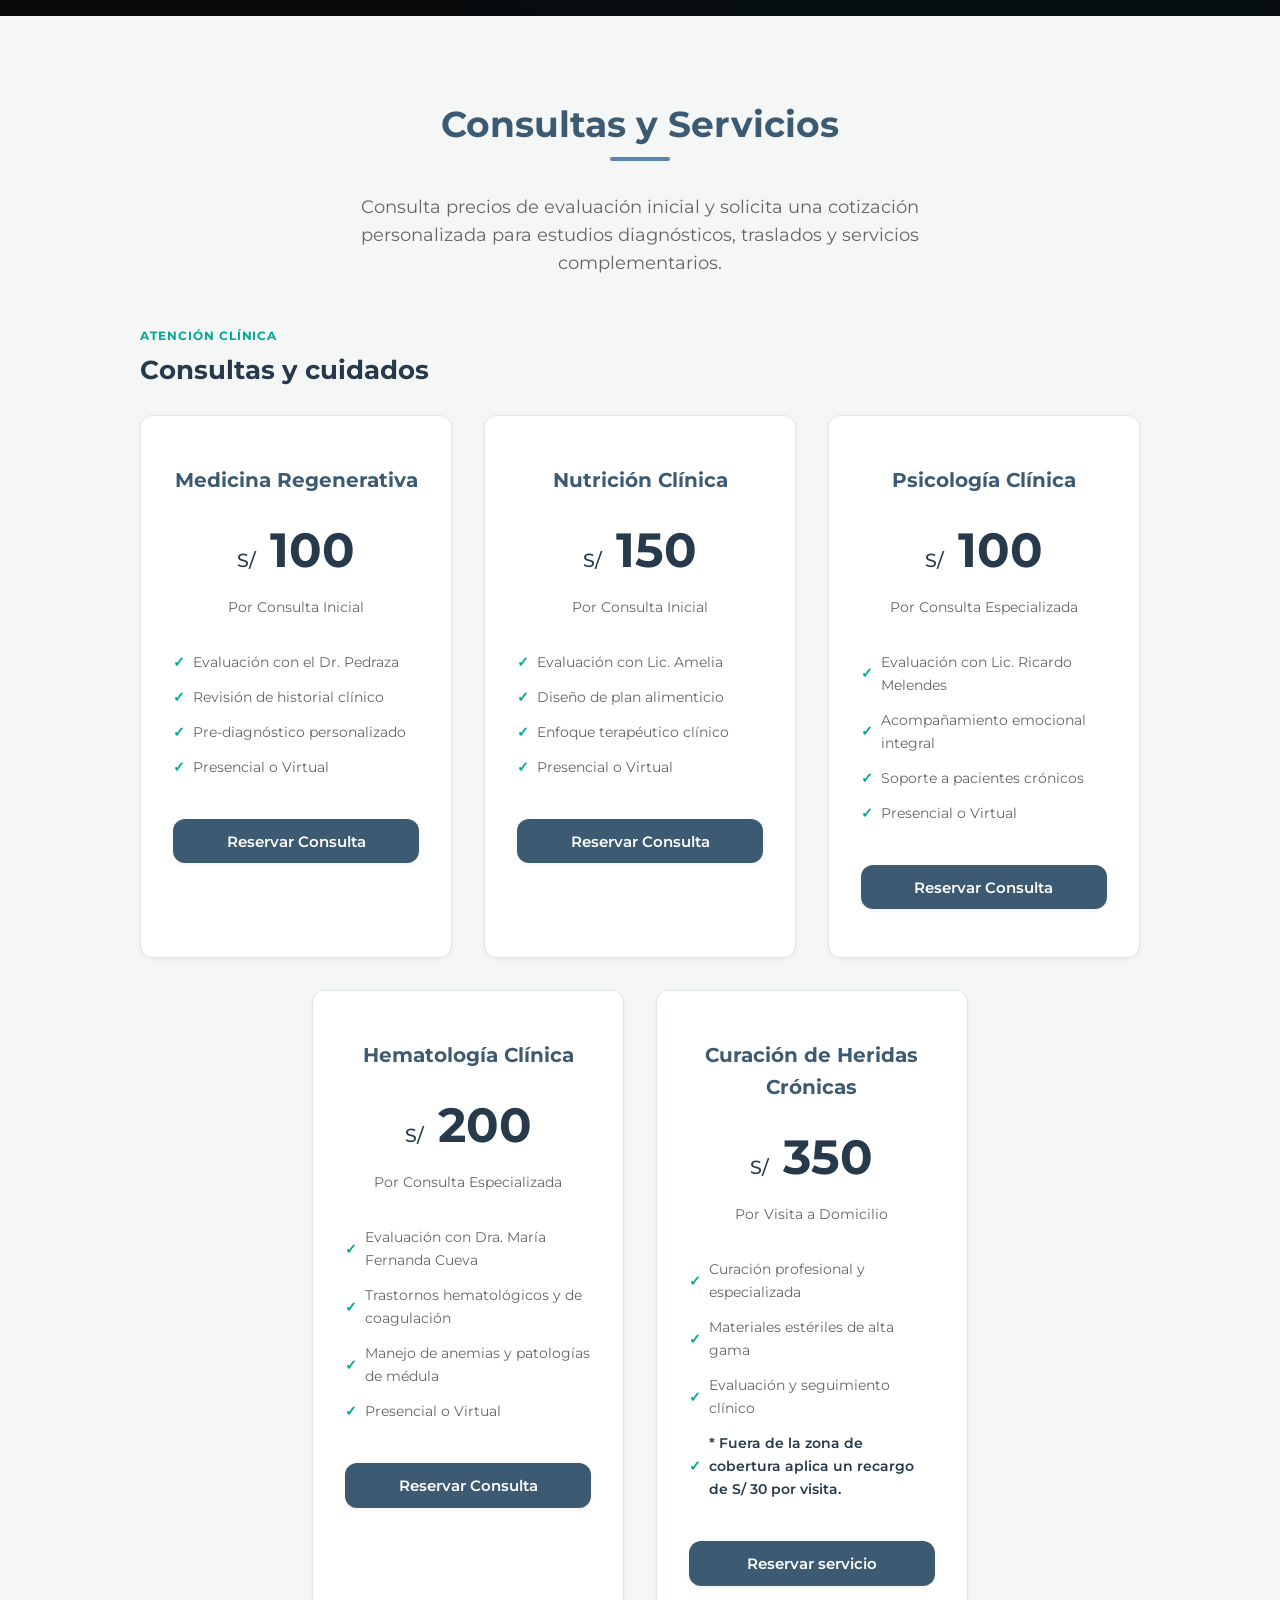
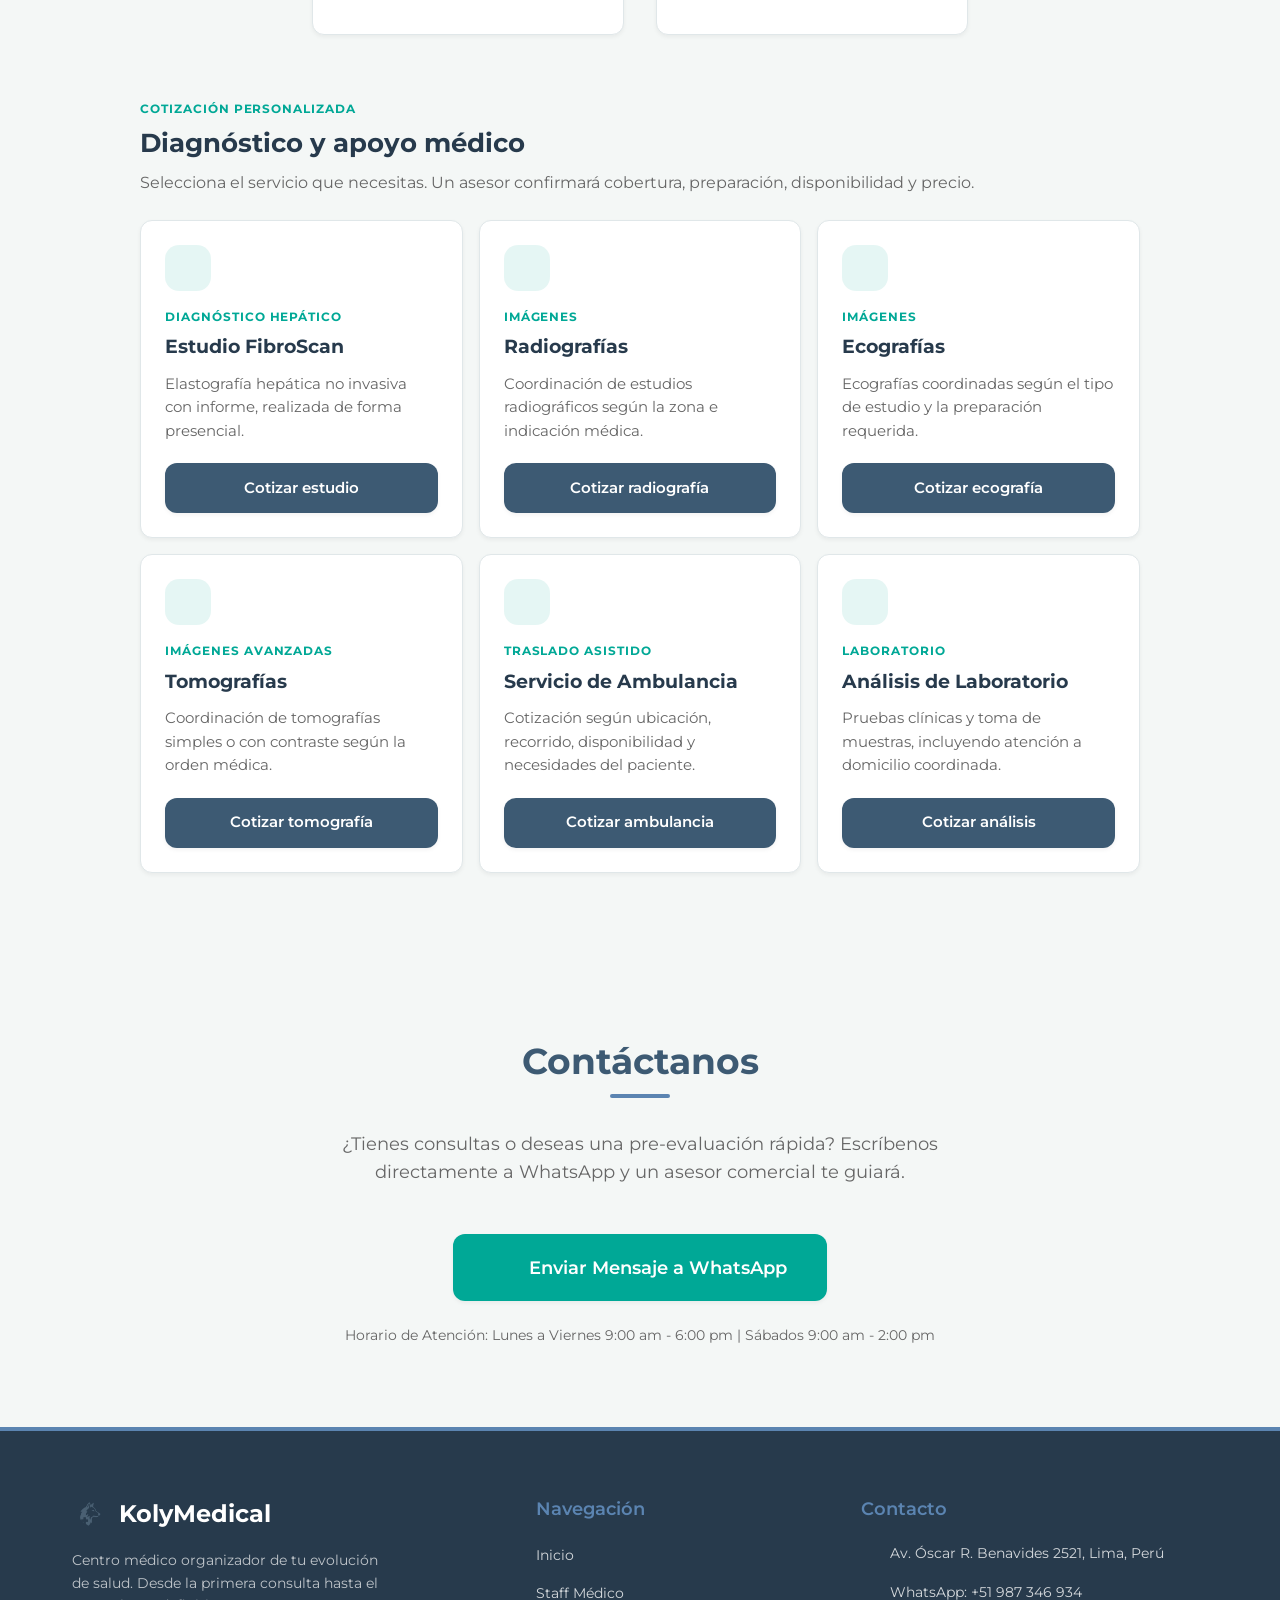
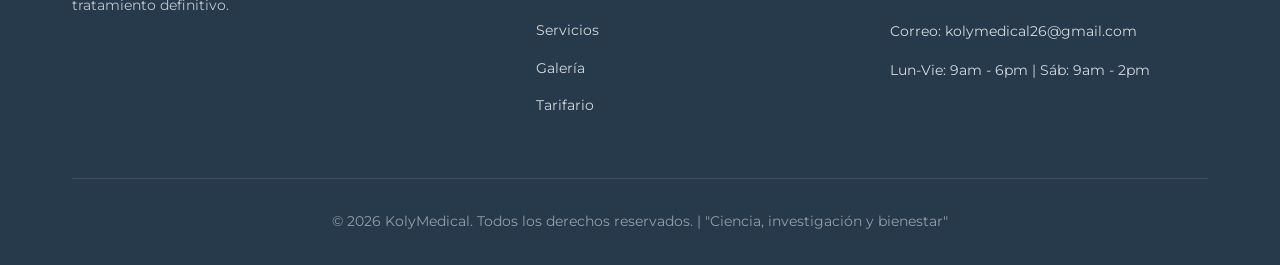
==== commit e7b1622f: "Merge pull request #1 from nikolski17/codex/kolytech-platform-rollout-20260929 Prepare KolyTech mult" ====
--- a/kolymedical-web/index.html
+++ b/kolymedical-web/index.html
@@ -34,7 +34,7 @@
   <meta name="robots" content="index, follow">
   <link rel="canonical" href="https://kolymedical.lat/">
   <link rel="icon" type="image/png" href="Logosinfondo.png">
-  <link rel="stylesheet" href="styles.css?v=20260930-kathya-creation1">
+  <link rel="stylesheet" href="styles.css?v=20260924b1">
   <script src="https://unpkg.com/lucide@1.34.0/dist/umd/lucide.js"
     integrity="sha384-frWQkjuw7X/yo4G2C2YnAAbkHHi7uBnMwf577mOjXDG0me9gl8Yrdyu1BhvS7WX5" crossorigin="anonymous"></script>
 
@@ -1428,8 +1428,8 @@
   <!-- Supabase Client CDN -->
   <script src="https://cdn.jsdelivr.net/npm/@supabase/supabase-js@2.112.4/dist/umd/supabase.js"
     integrity="sha384-ysv13JVP3fufiEXfjML9OdCa/rRbMJvUBOWyor82wfuK8INNZAvmbxHgKIHi+oqz" crossorigin="anonymous"></script>
-  <script type="module" src="security-utils.mjs?v=20260930-kathya-creation1"></script>
-  <script src="app.js?v=20260930-kathya-creation1"></script>
+  <script type="module" src="security-utils.mjs?v=20260924b1"></script>
+  <script src="app.js?v=20260924b1"></script>
   <script>
     // Control de Menú Móvil
     const menuToggle = document.getElementById('mobile-menu-toggle');
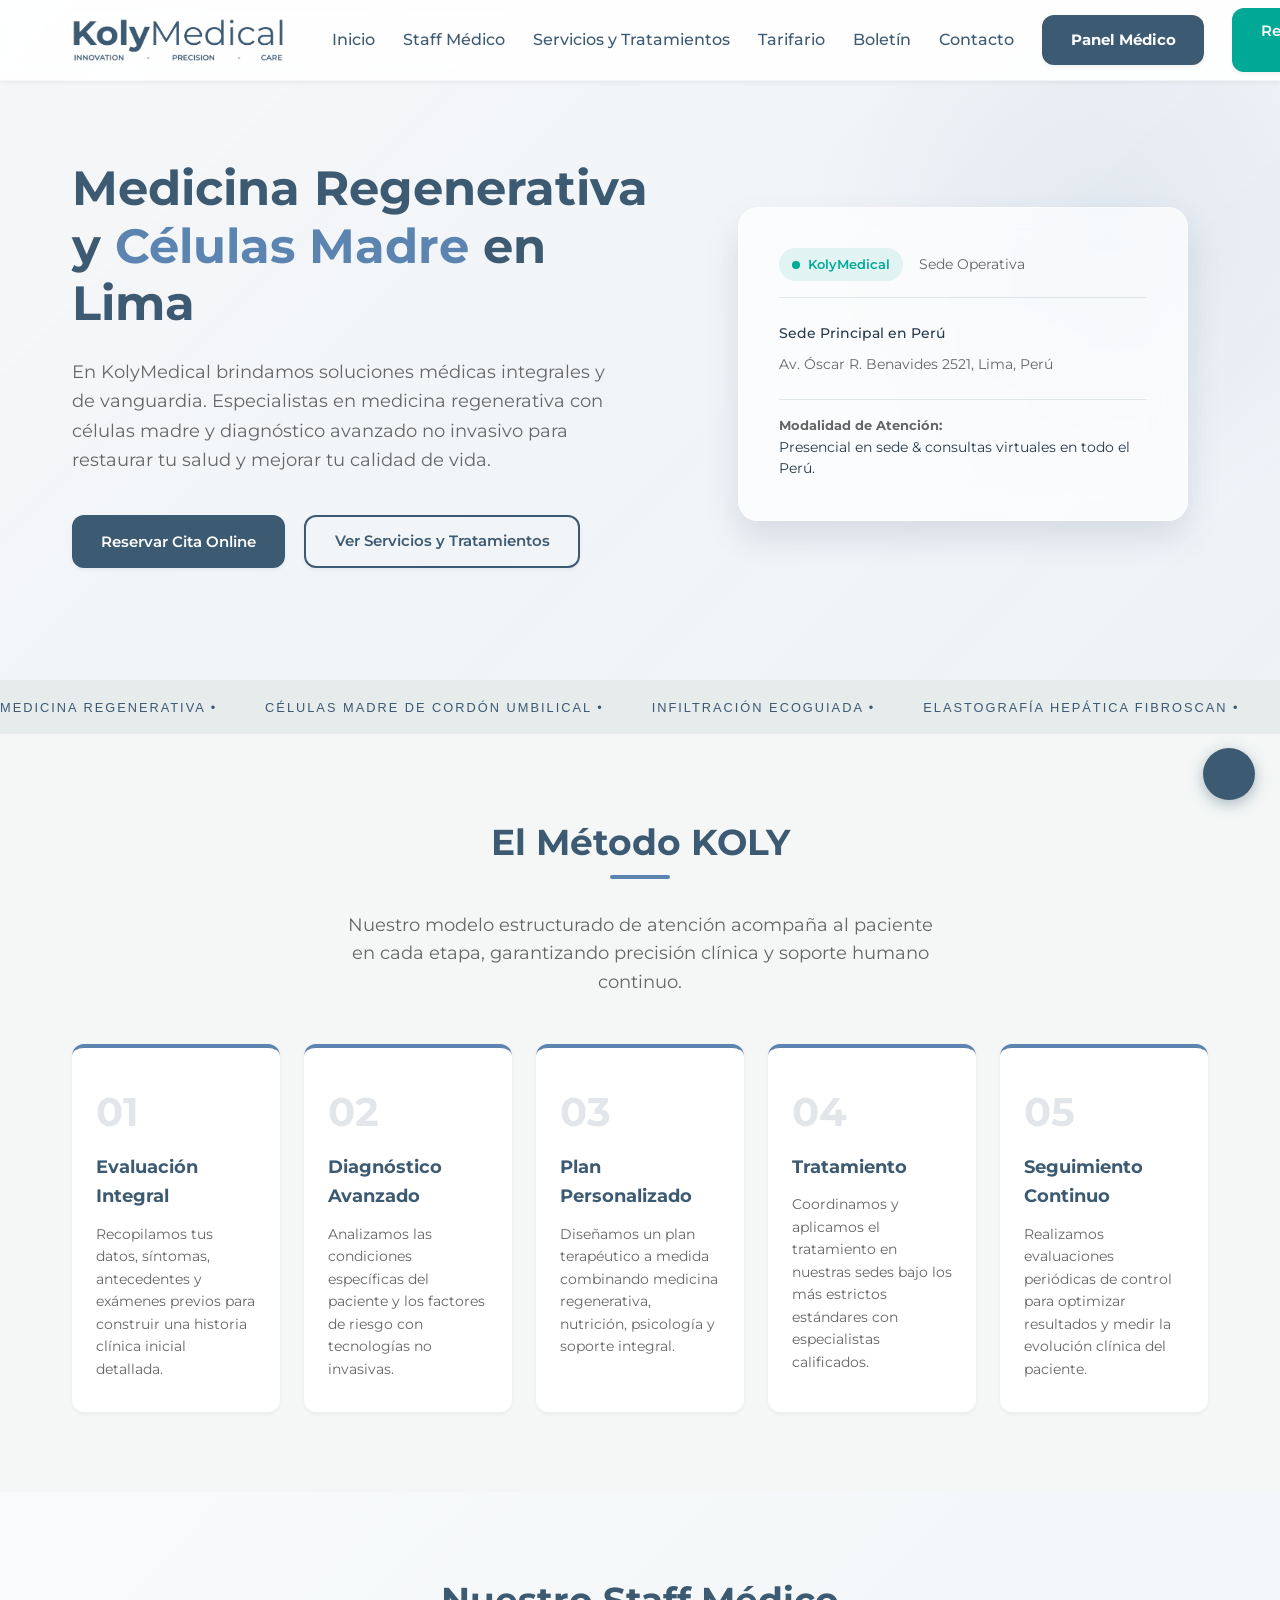
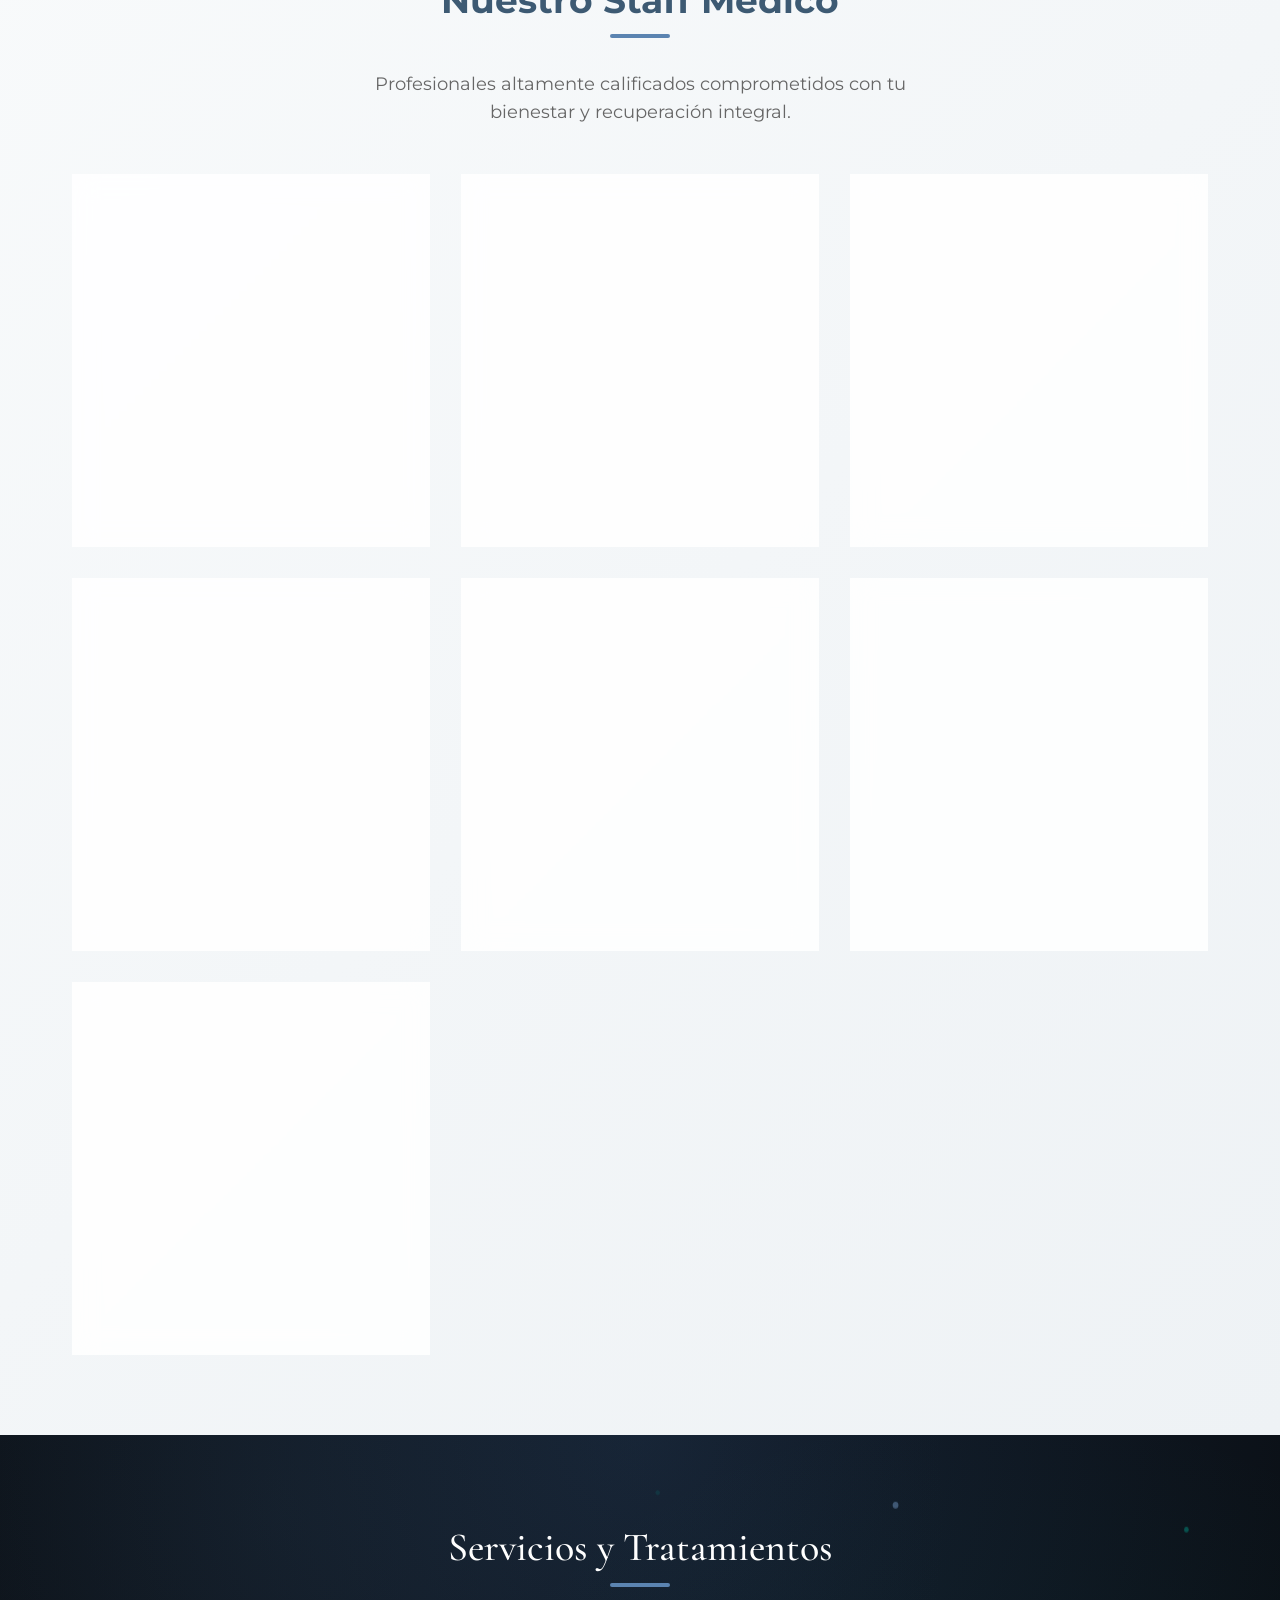
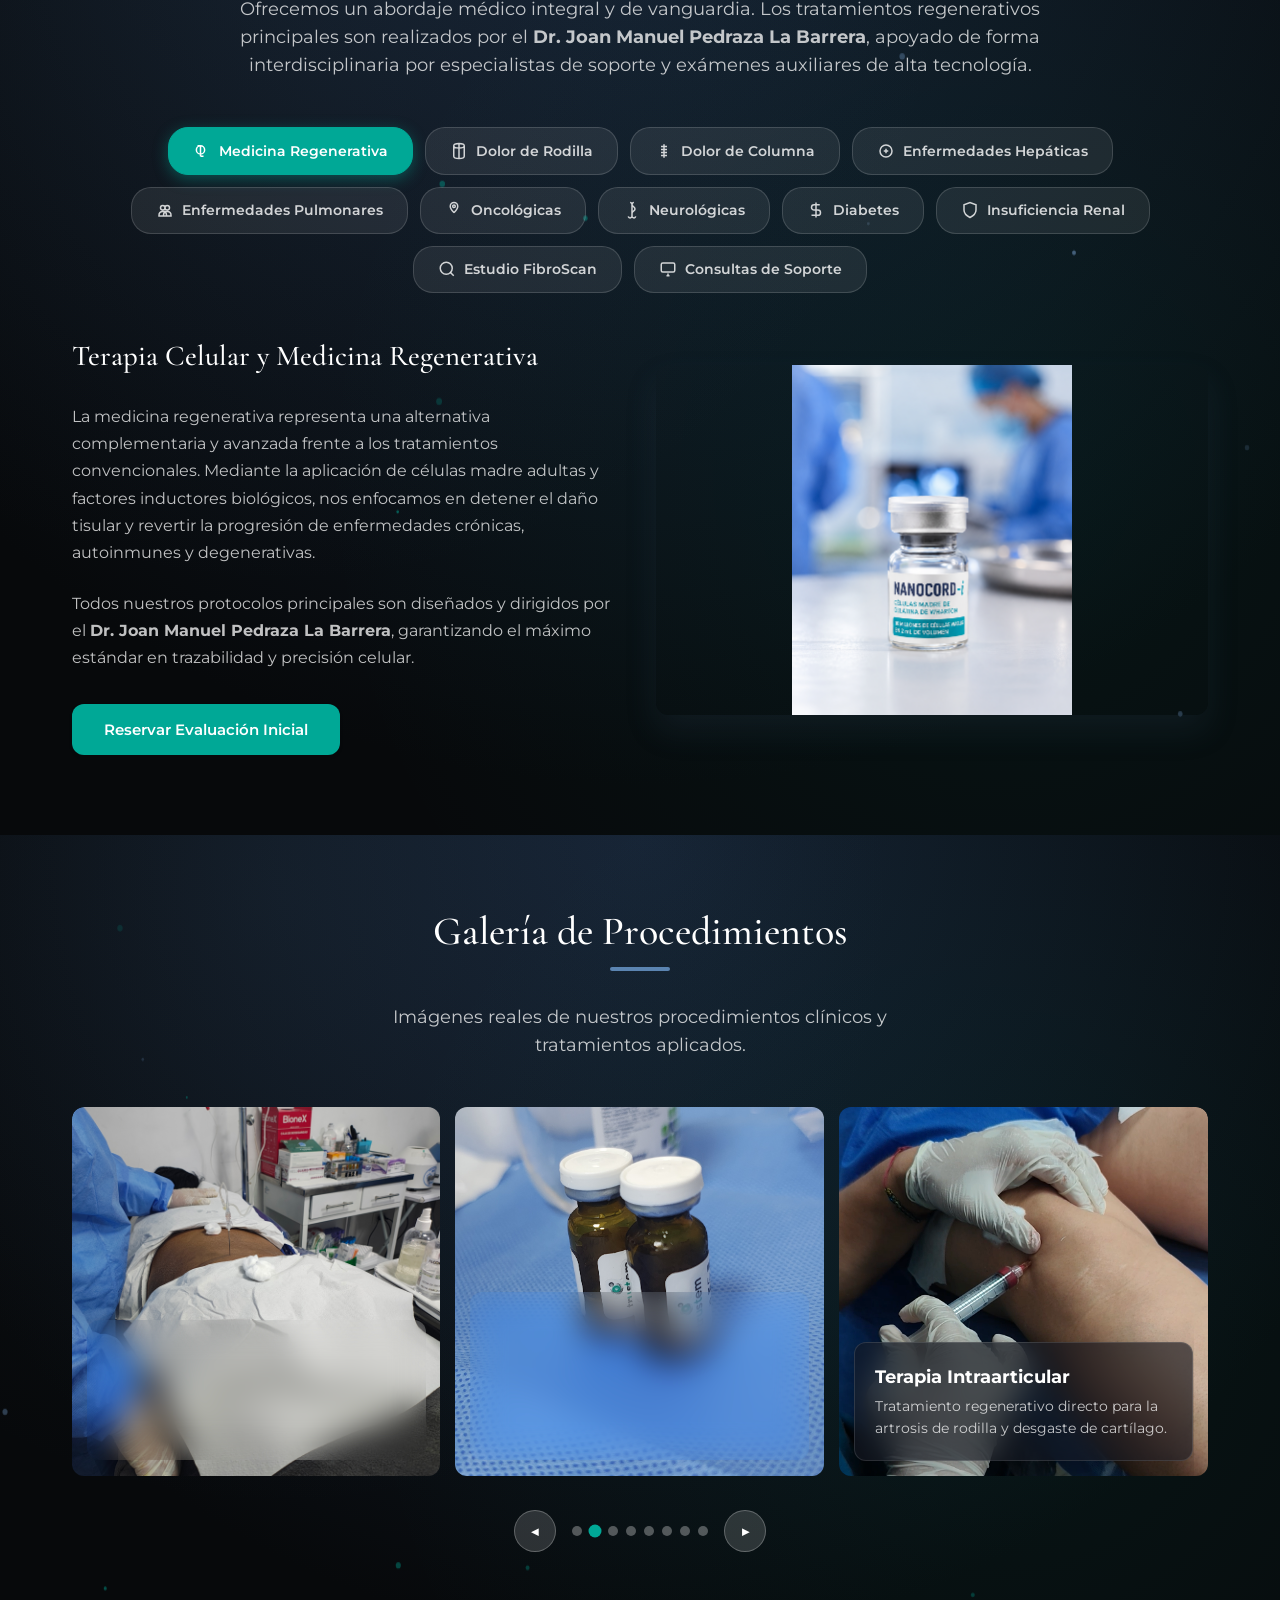
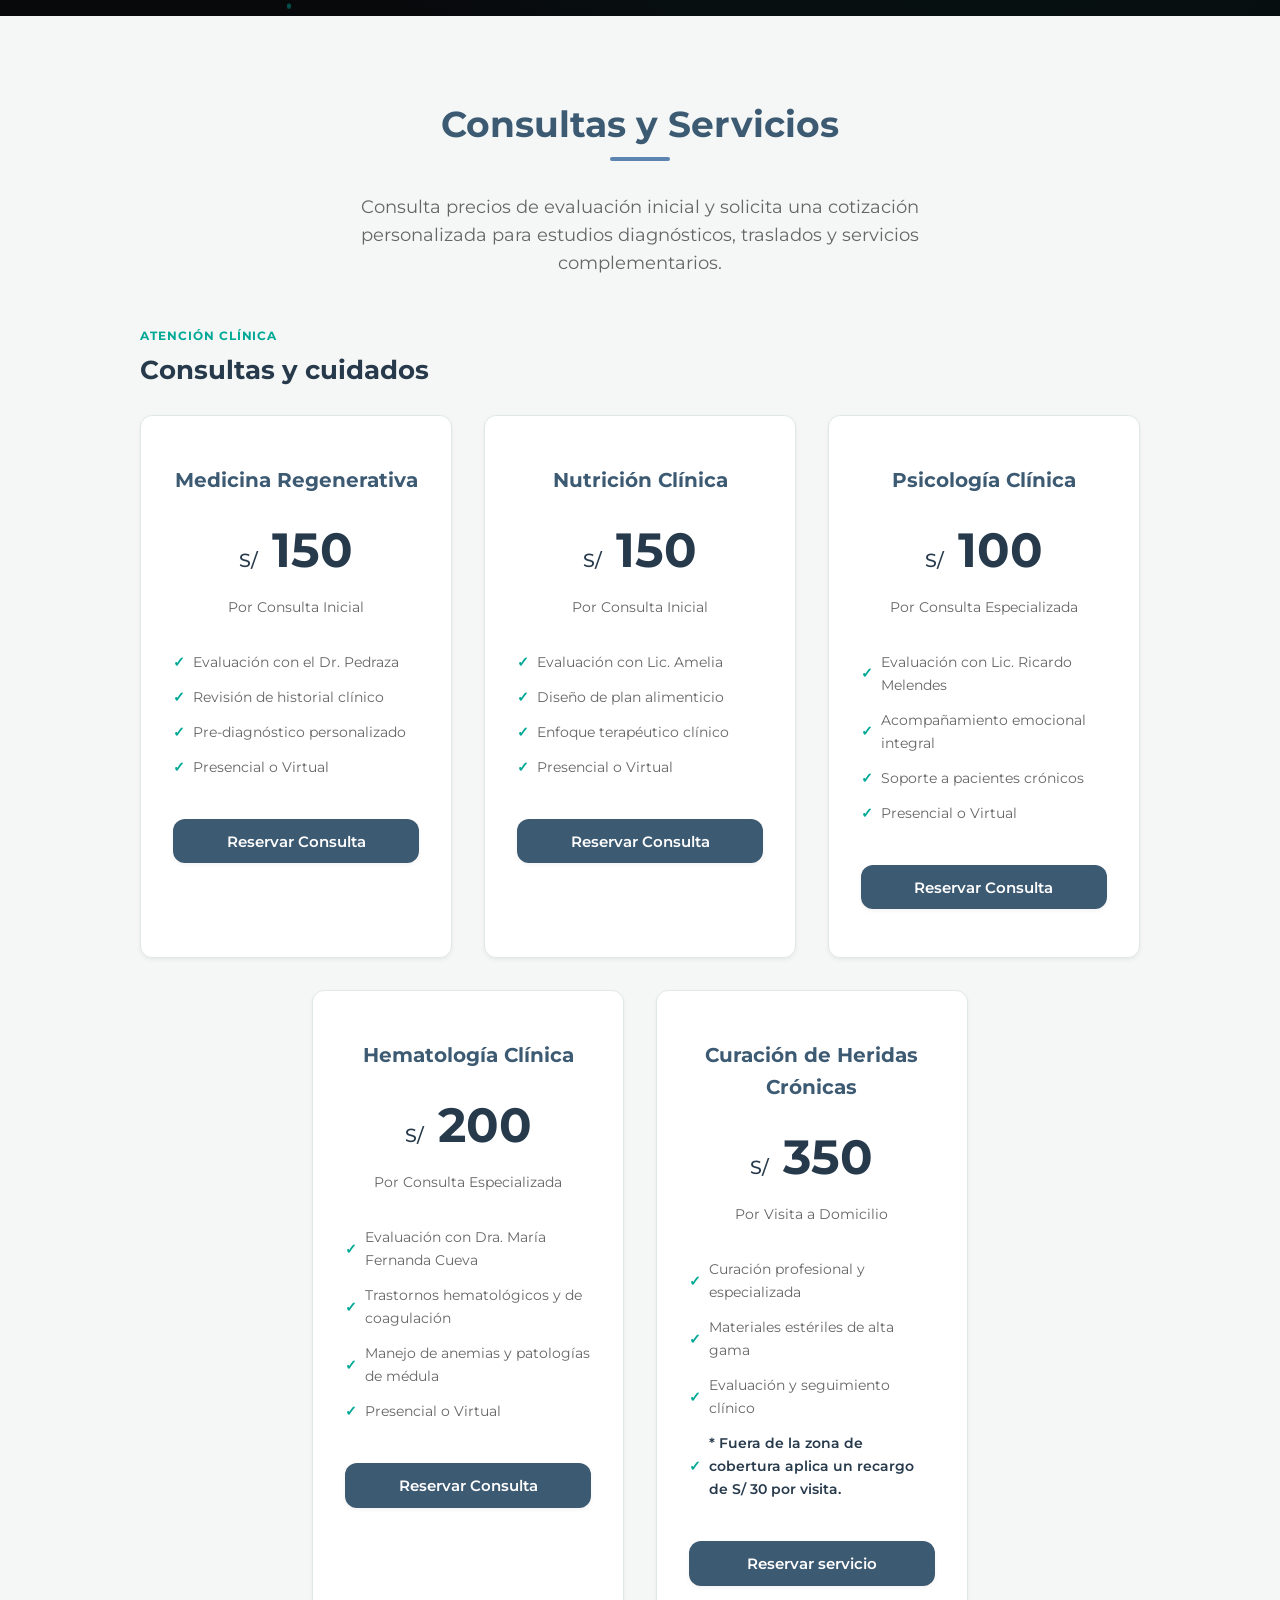
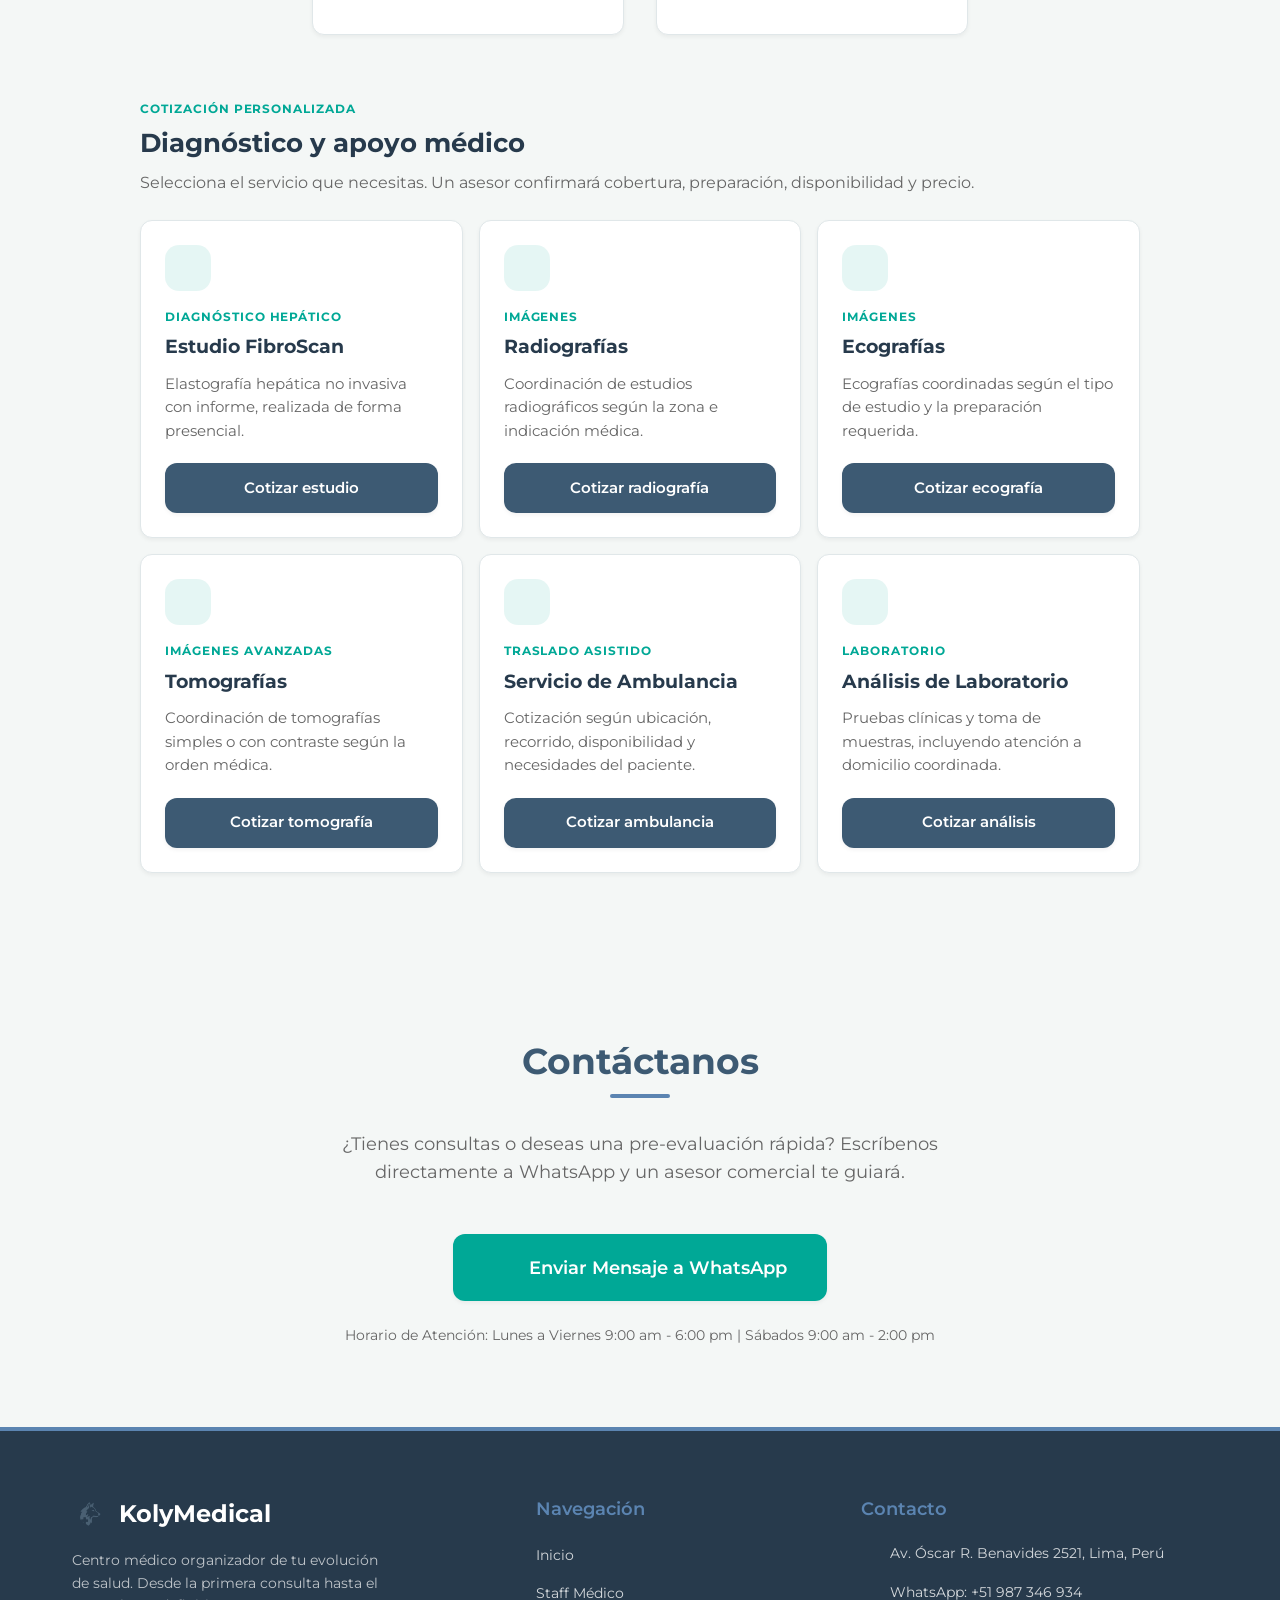
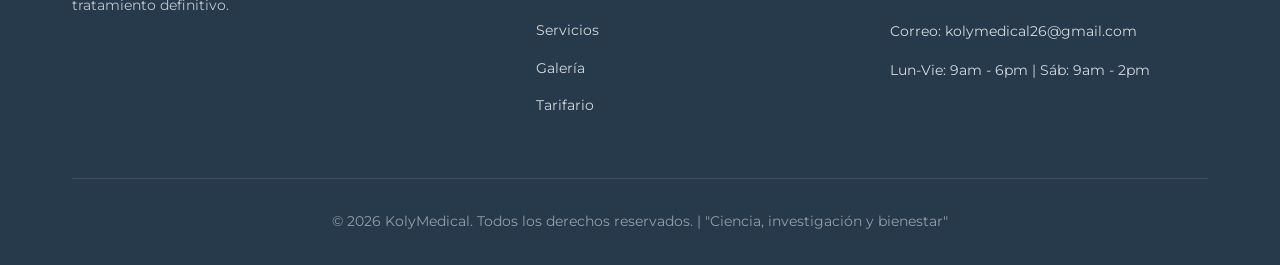
==== commit d4bd9096: "fix(pricing): update medicina regenerativa consultation price to 150 soles" ====
--- a/kolymedical-web/index.html
+++ b/kolymedical-web/index.html
@@ -1088,7 +1088,7 @@
       <div class="pricing-grid">
         <div class="price-card">
           <h3>Medicina Regenerativa</h3>
-          <div class="price-amount"><span class="price-currency">S/</span> 100</div>
+          <div class="price-amount"><span class="price-currency">S/</span> 150</div>
           <span class="price-period">Por Consulta Inicial</span>
           <ul class="price-features">
             <li>Evaluación con el Dr. Pedraza</li>
